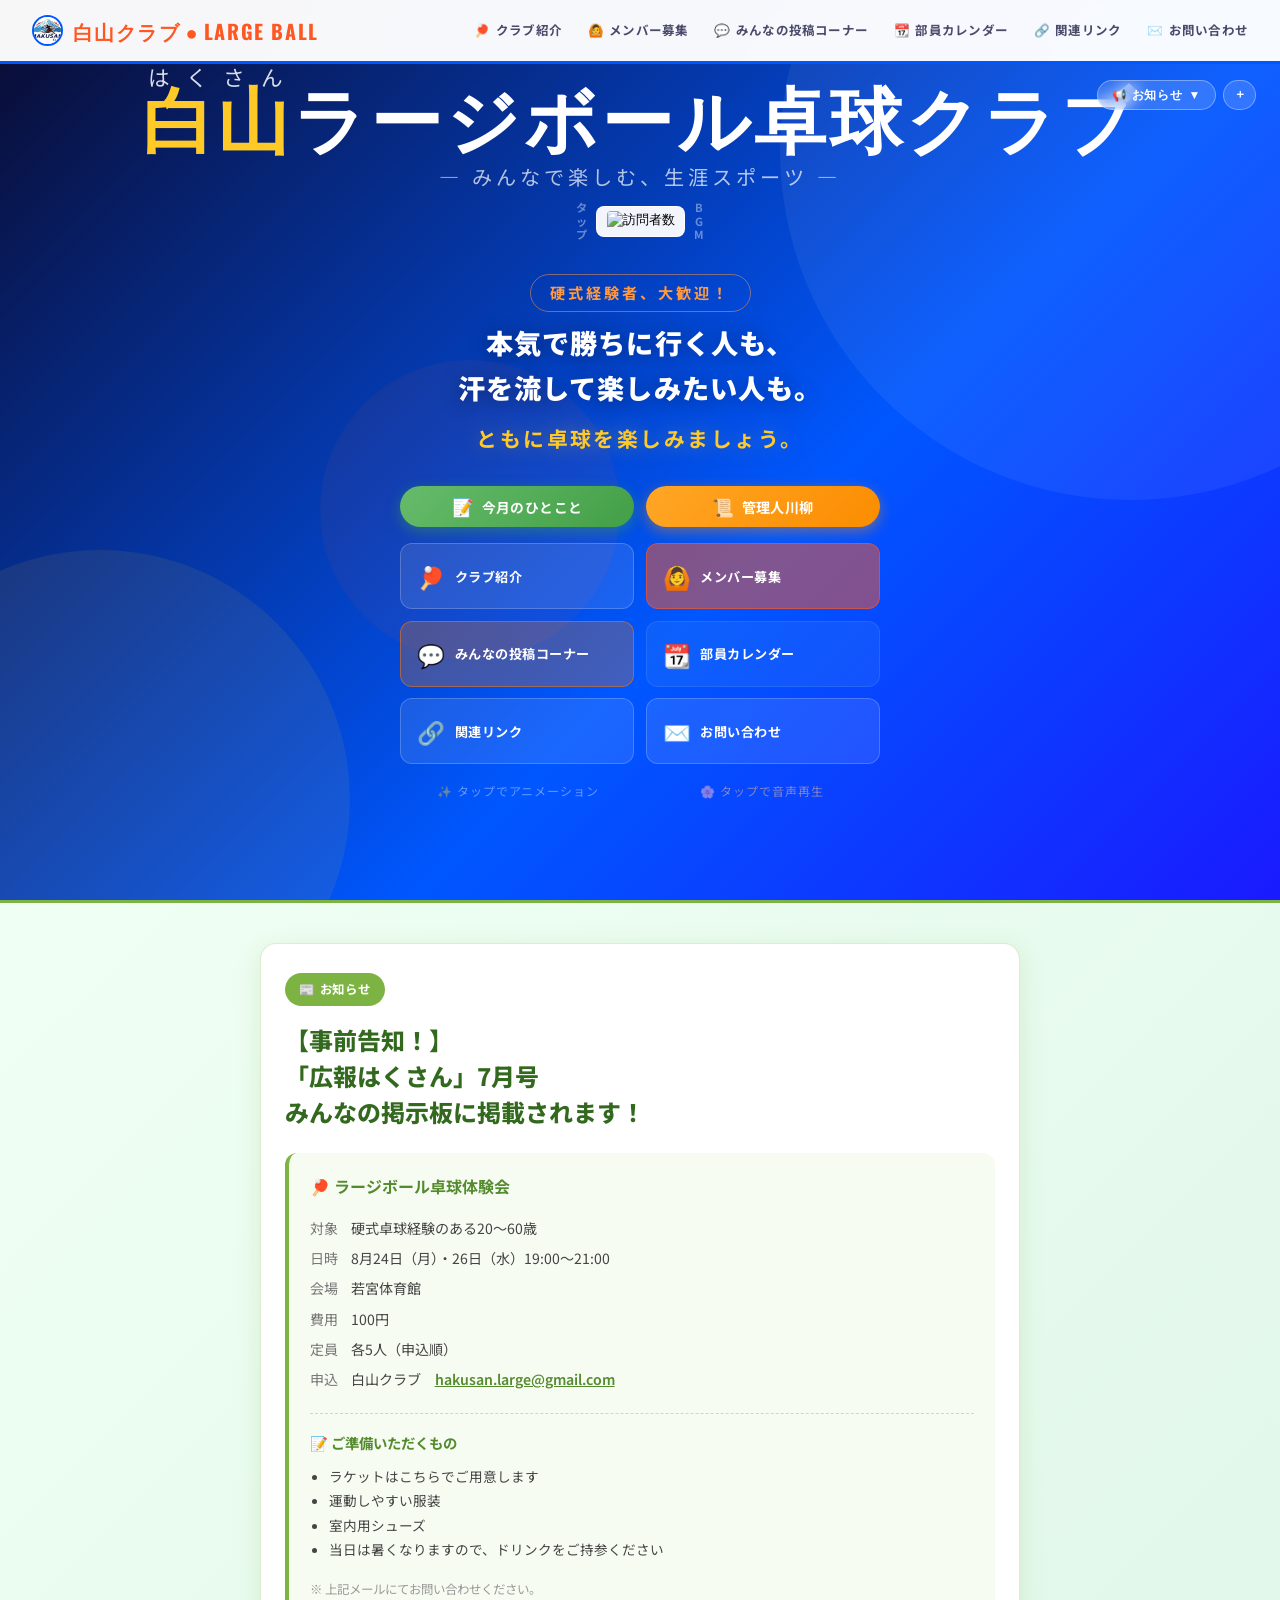
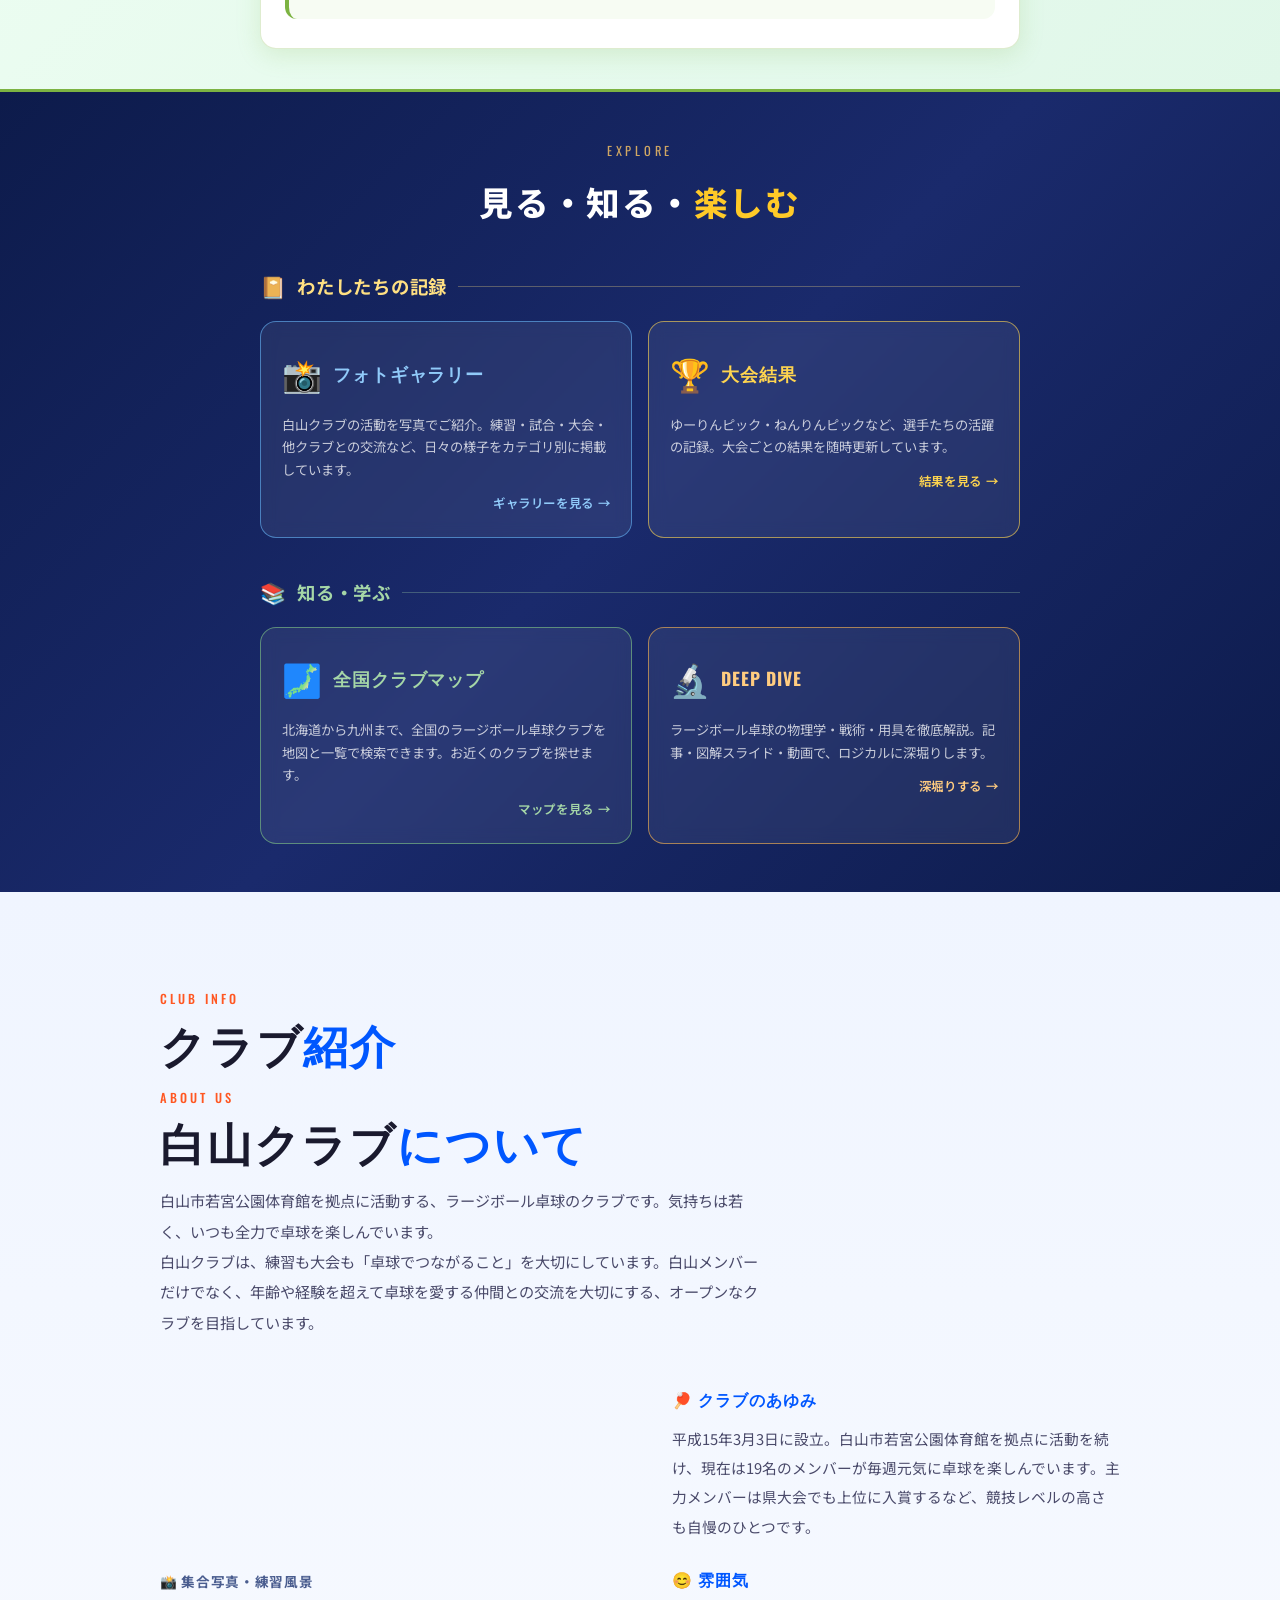
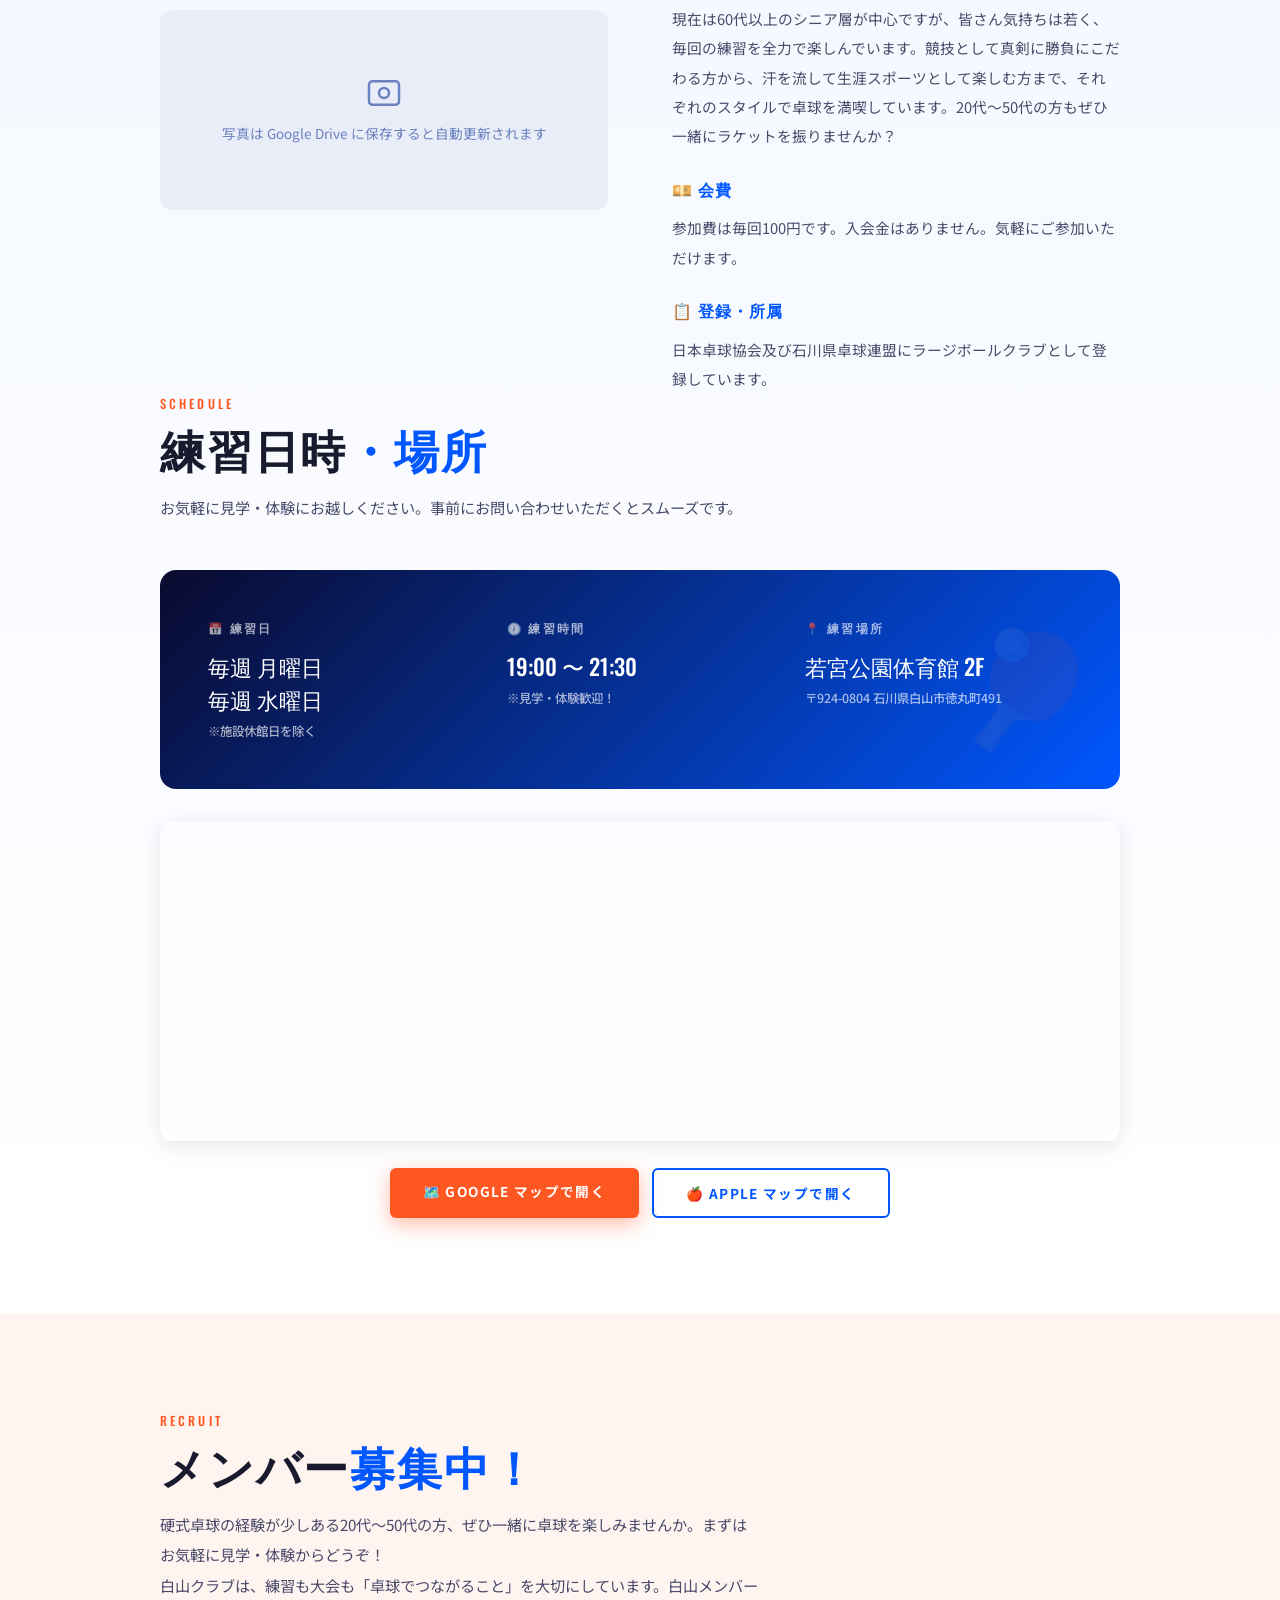
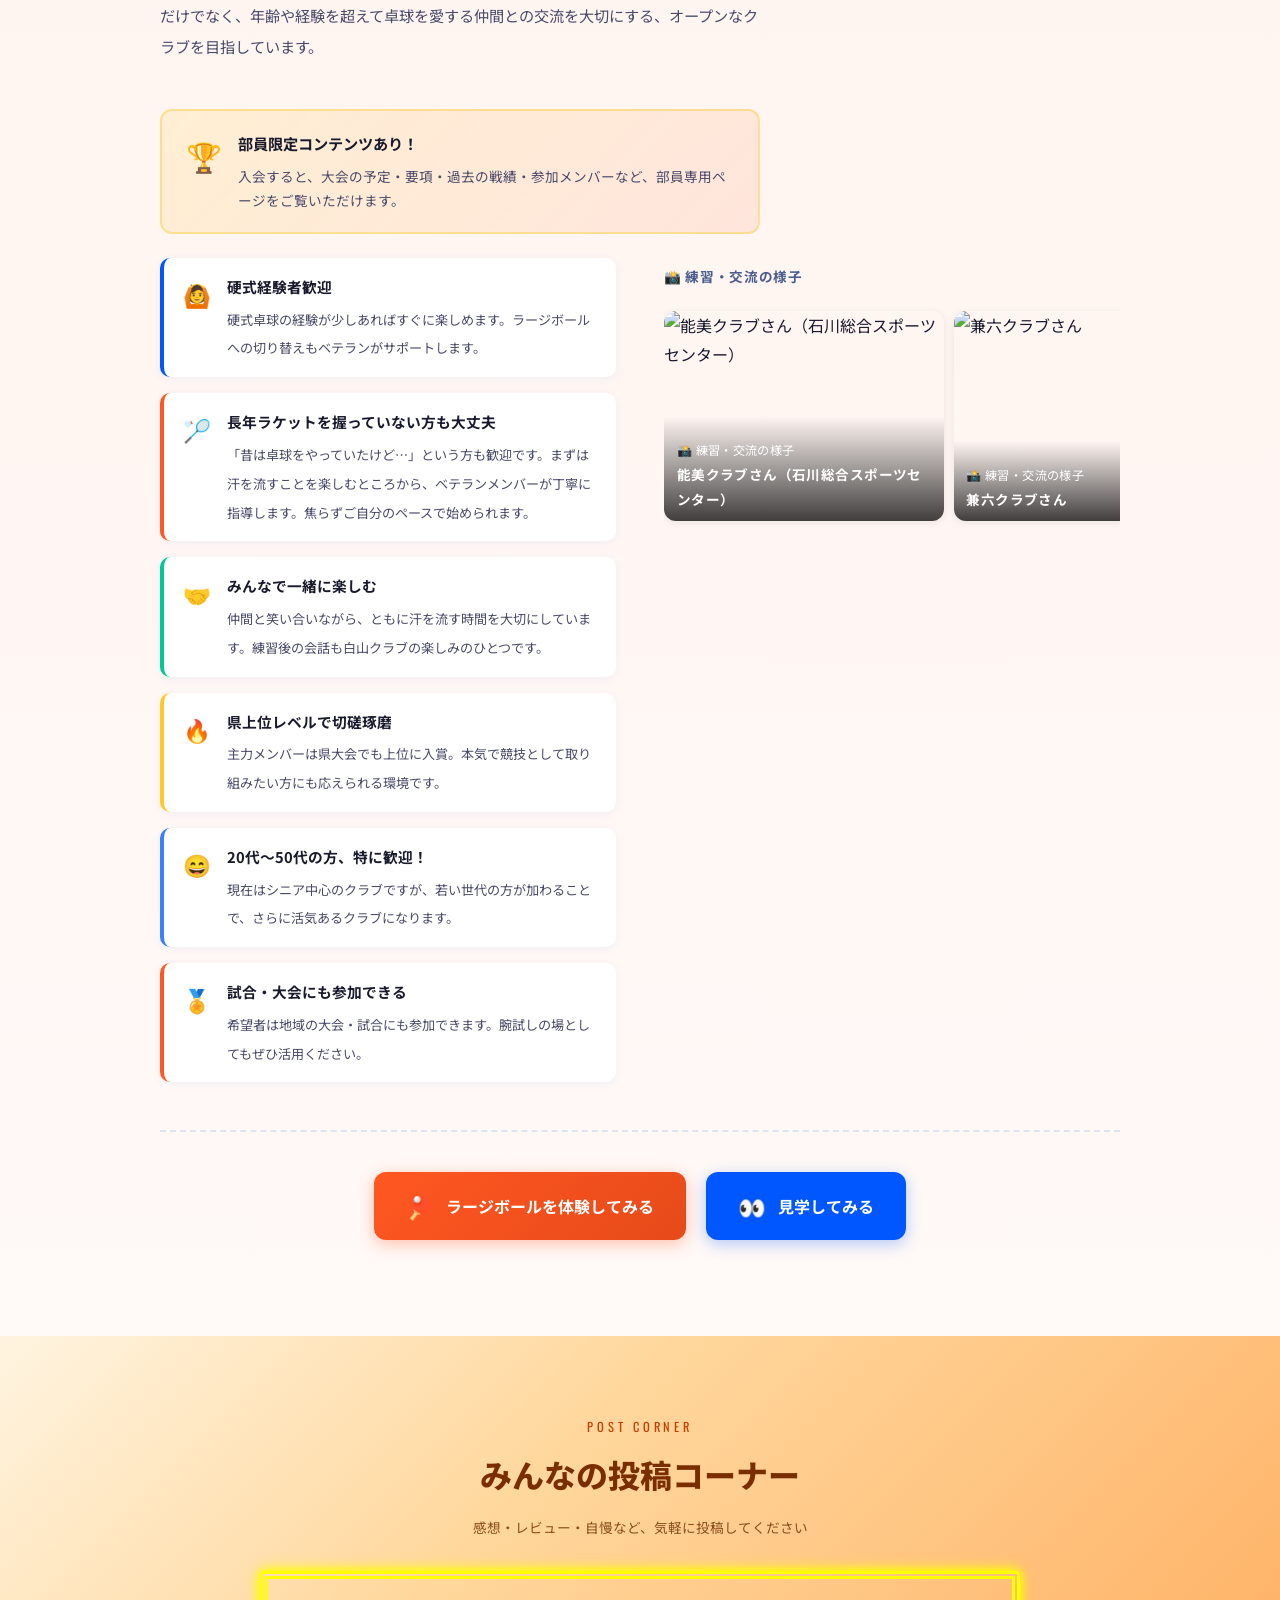
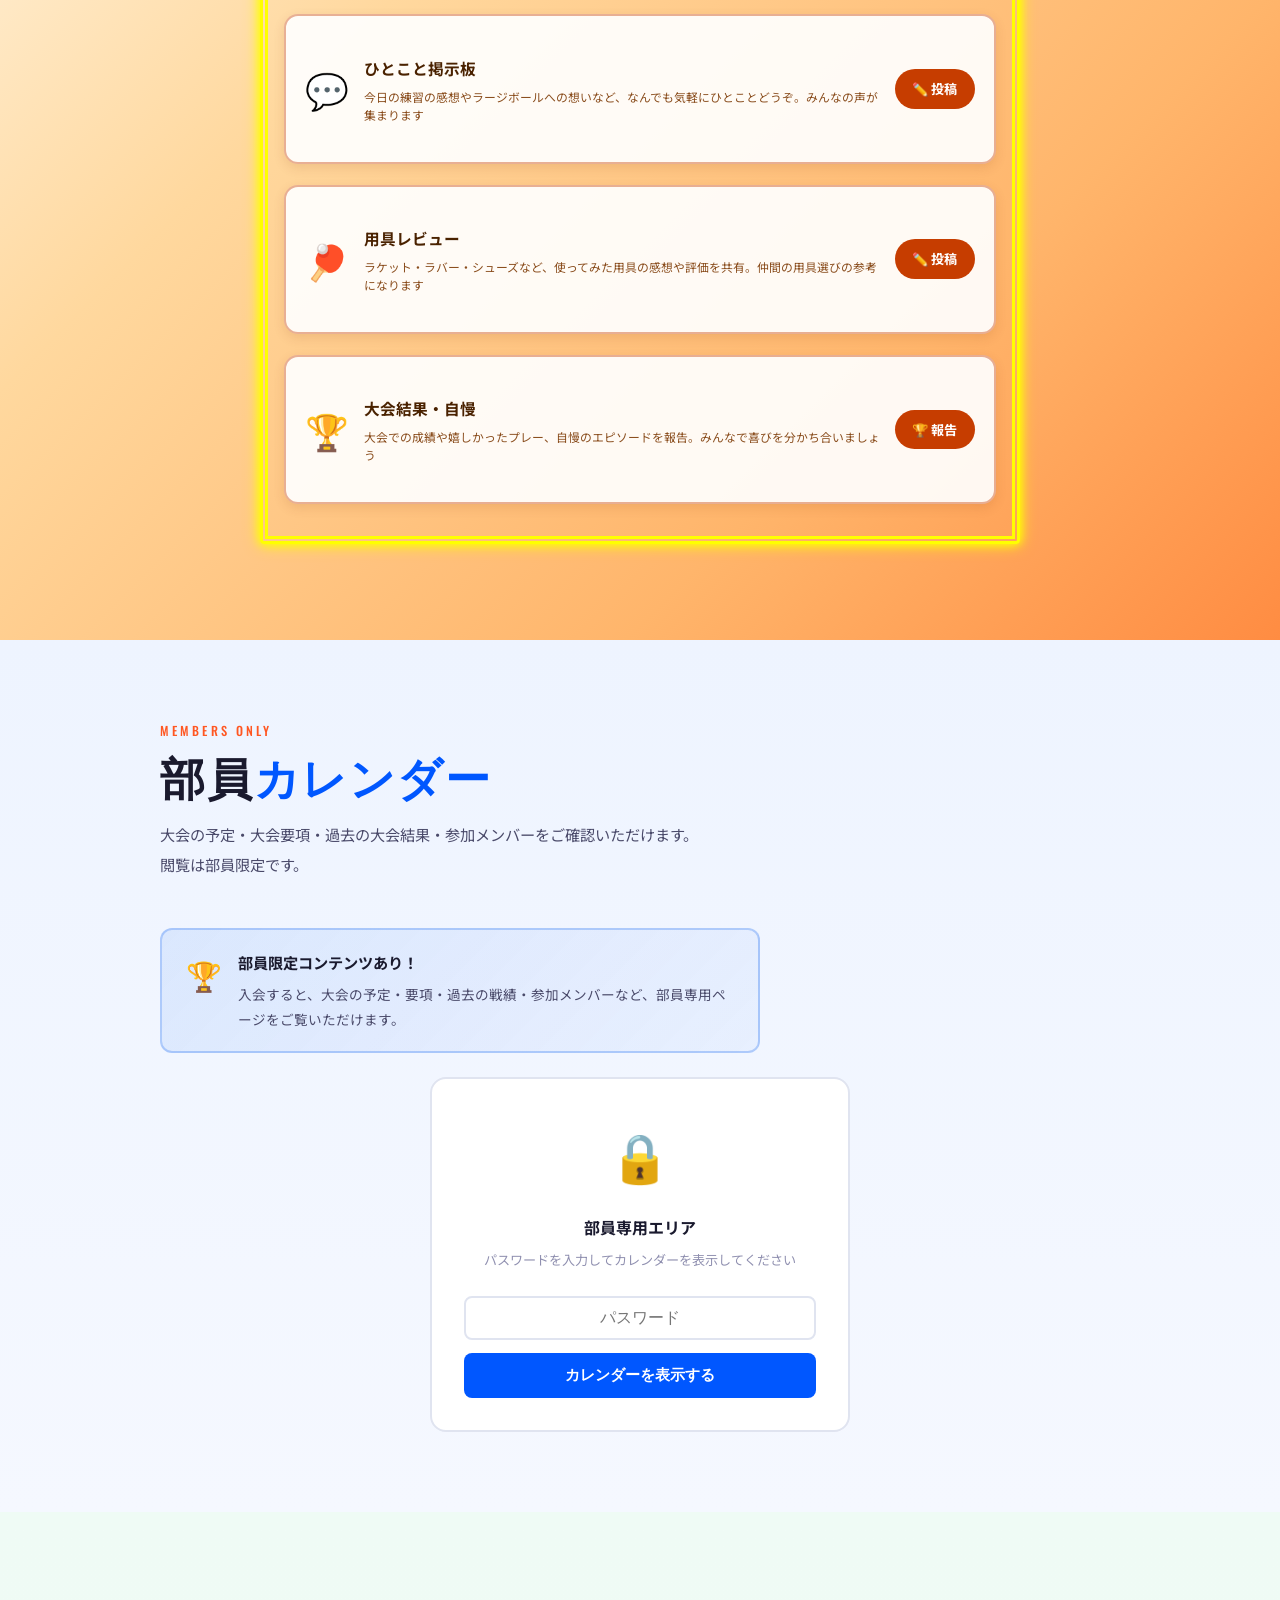
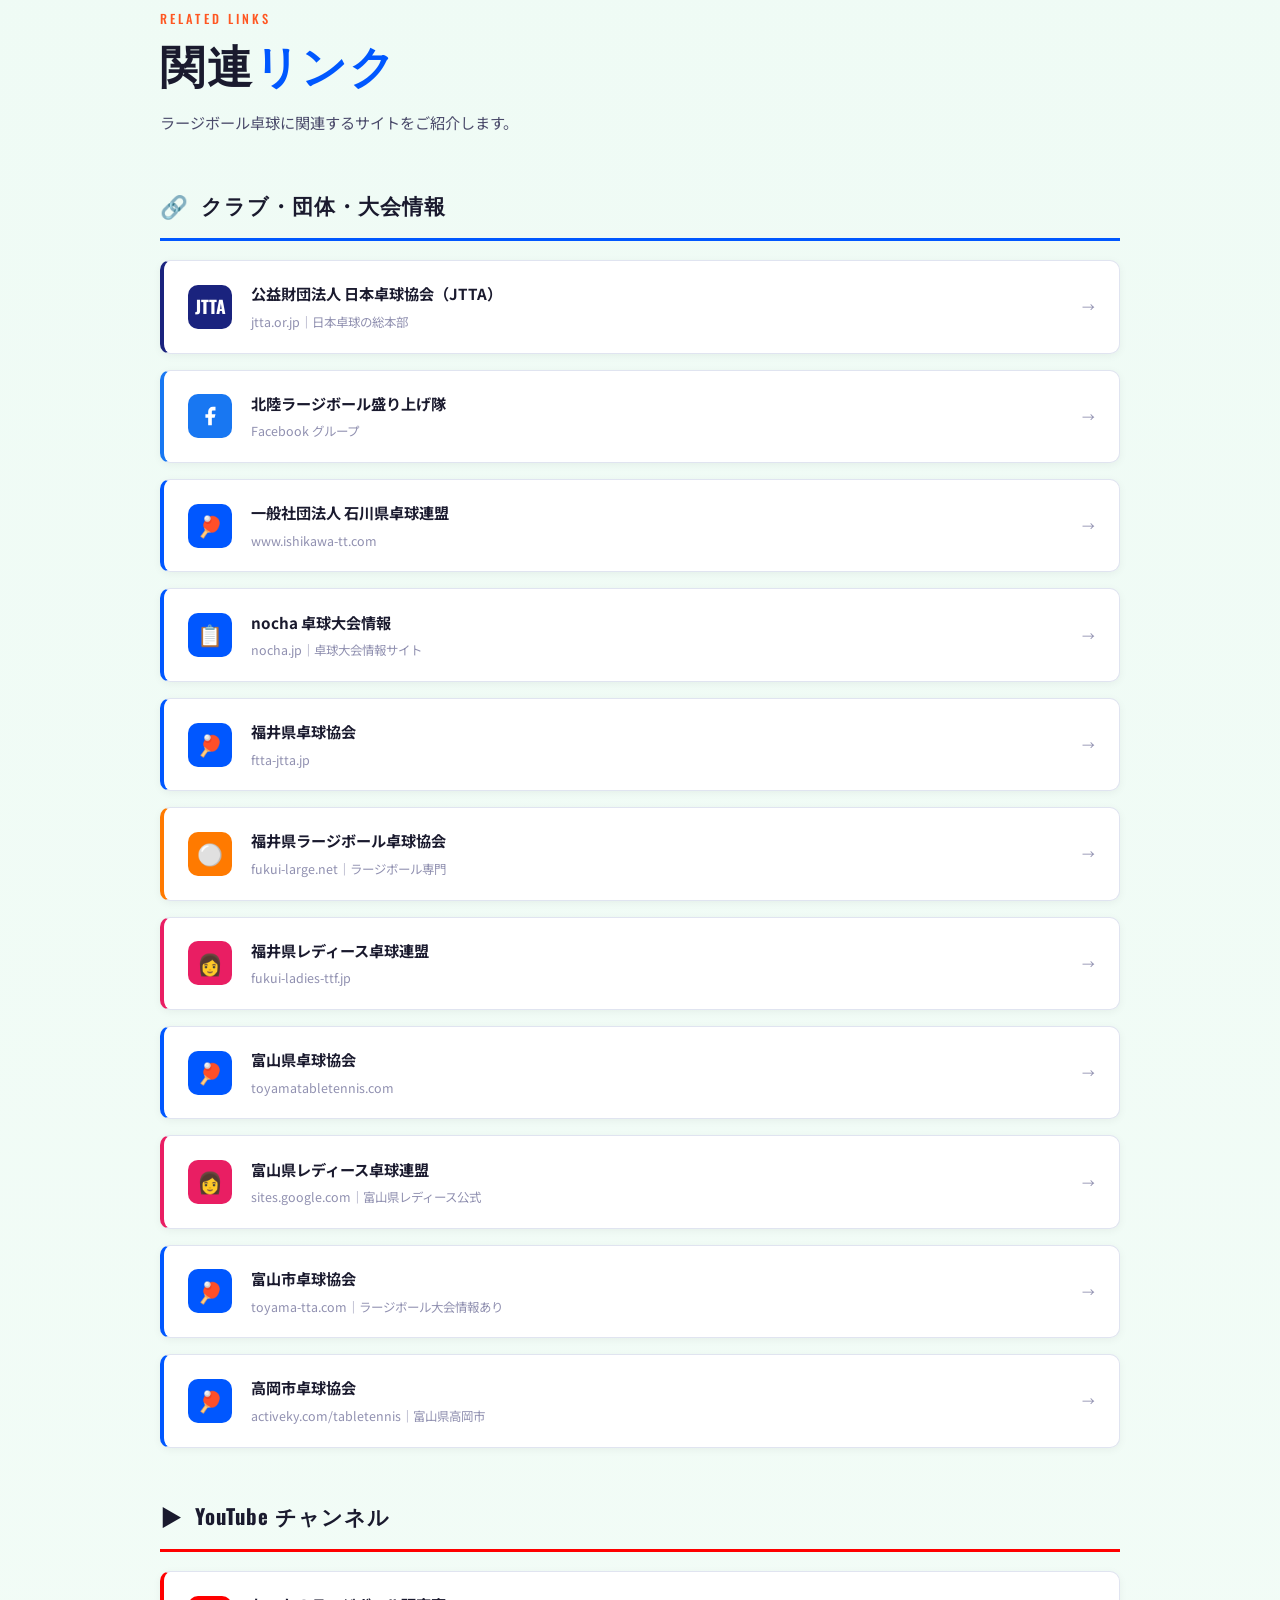
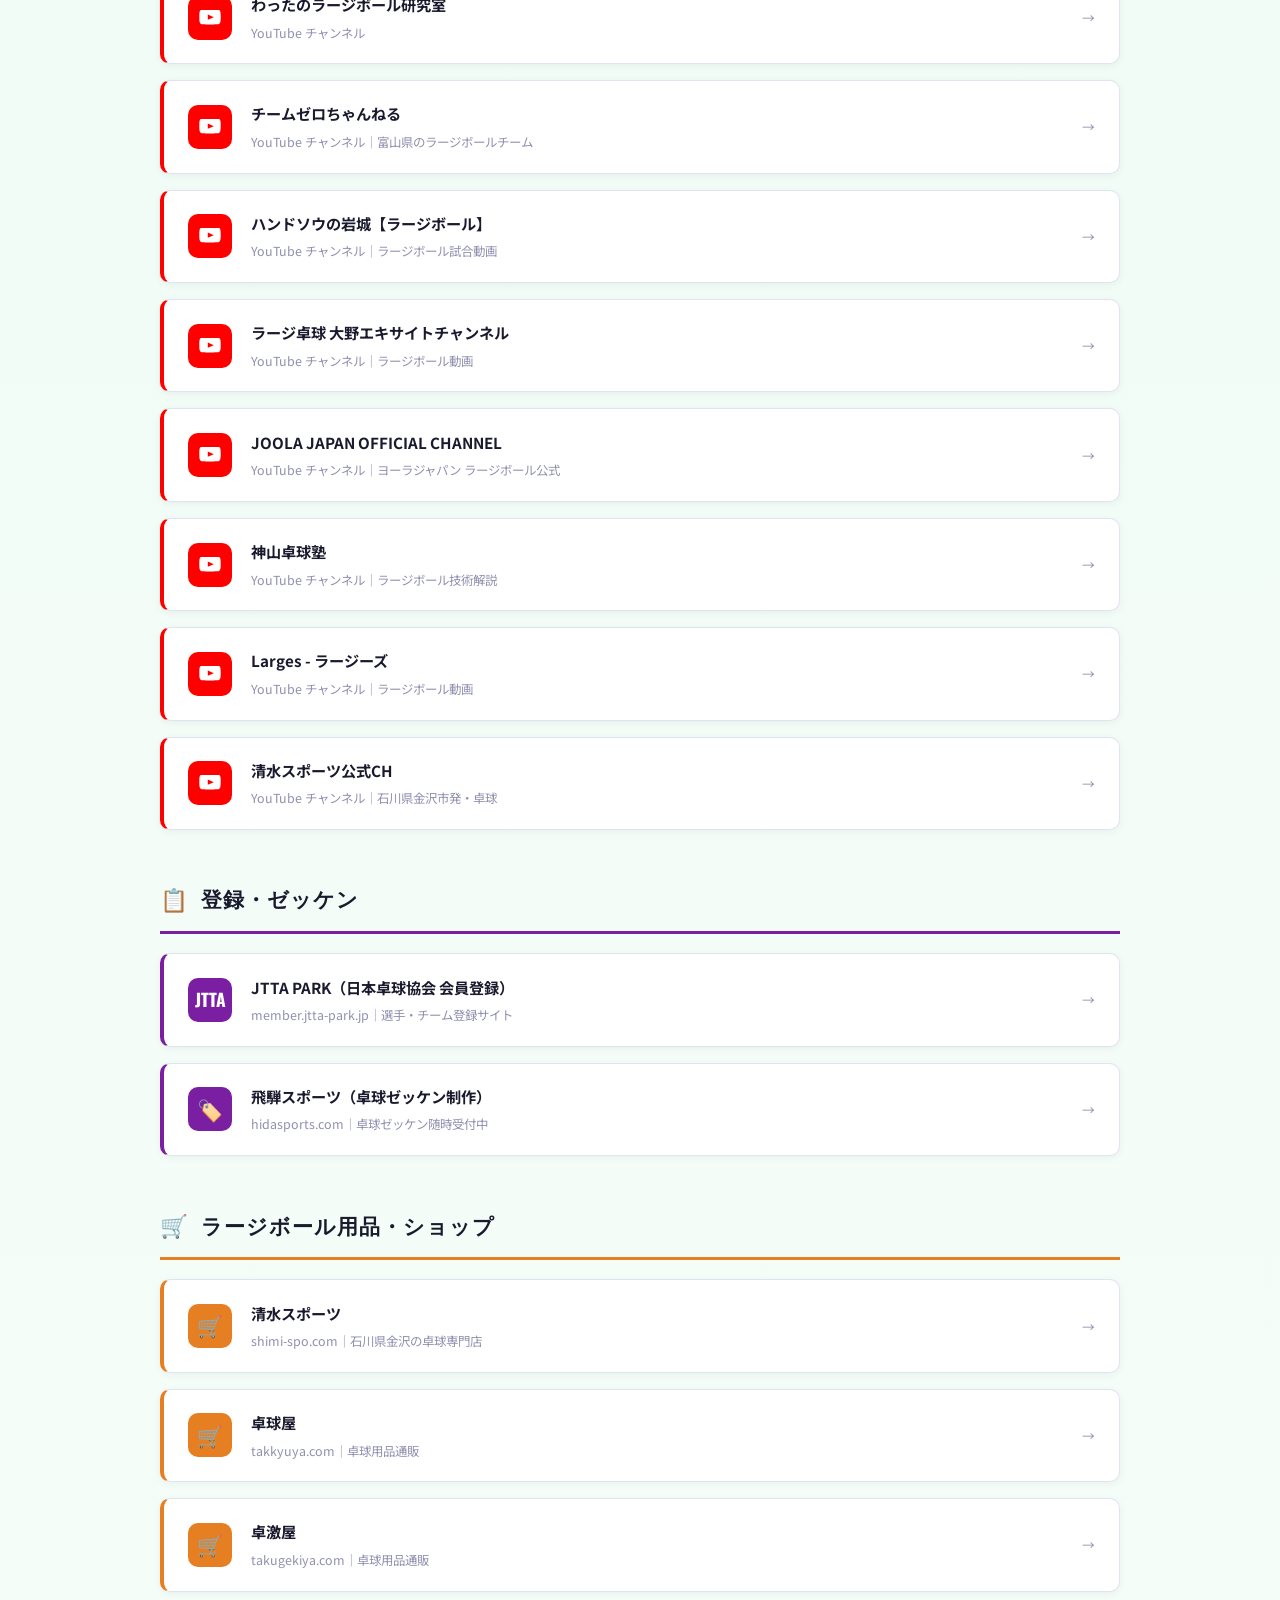
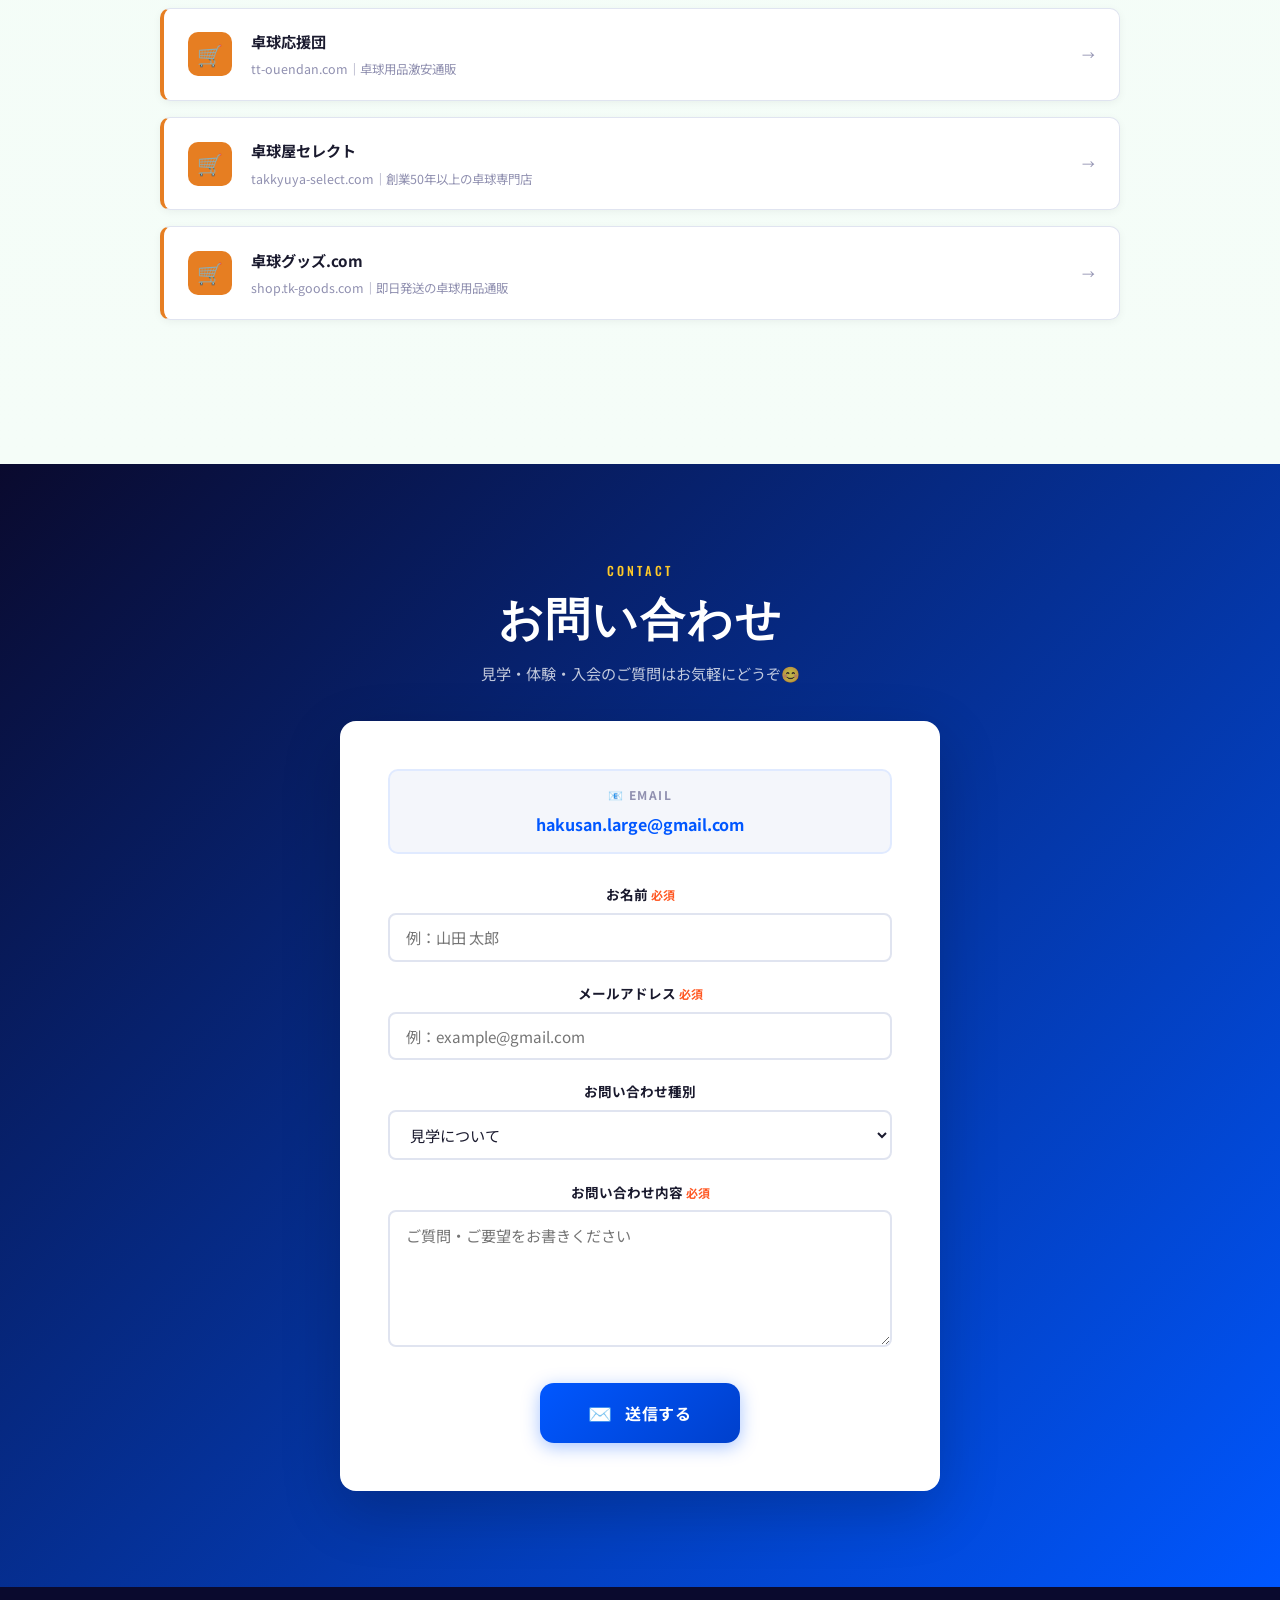
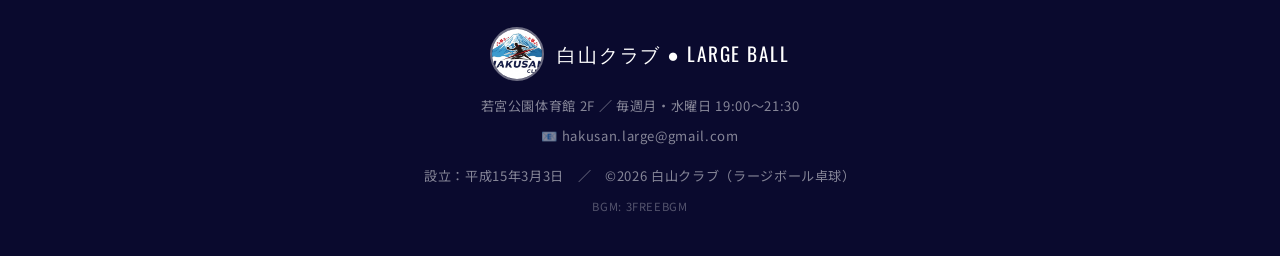
==== index.html @ 04ae878d "Add files via upload" ====
<!DOCTYPE html>
<html lang="ja">
<head>
  <meta charset="UTF-8">
  <meta name="viewport" content="width=device-width, initial-scale=1.0">
  <title>白山ラージボール卓球クラブ | 石川県白山市</title>
  <!-- ?view= 付きで開いた時、focus-mode適用前のホーム全体のちらつきを防ぐ -->
  <script>
    (function(){
      try {
        var v = new URLSearchParams(location.search).get('view');
        if (v) {
          document.documentElement.setAttribute('data-preload-view', v);
          /* 安全策：JSが動かなくても3秒後に必ず表示を戻す */
          setTimeout(function(){
            document.documentElement.removeAttribute('data-preload-view');
          }, 3000);
        }
      } catch(e){}
    })();
  </script>
  <style>
    html[data-preload-view] body { visibility: hidden; }

    /* 訪問者カウンター＝BGM再生ボタン（やさしく明滅＋脈動） */
    @keyframes bgmGlowPulse {
      0%   { box-shadow: 0 0 0 0 rgba(120,180,255,0.7); transform: scale(1); border-color: rgba(255,255,255,0.85); }
      50%  { box-shadow: 0 0 18px 6px rgba(120,180,255,0.95); transform: scale(1.07); border-color: #aee0ff; }
      100% { box-shadow: 0 0 0 0 rgba(120,180,255,0.7); transform: scale(1); border-color: rgba(255,255,255,0.85); }
    }
    /* 再生中：オレンジの光がやさしく脈打つ（音楽が流れている雰囲気） */
    @keyframes bgmPlayingPulse {
      0%   { box-shadow: 0 0 4px 1px rgba(251,106,0,0.5);  border-color: #fb6a00; transform: scale(1); }
      50%  { box-shadow: 0 0 20px 7px rgba(255,140,30,0.9); border-color: #ffae5c; transform: scale(1.06); }
      100% { box-shadow: 0 0 4px 1px rgba(251,106,0,0.5);  border-color: #fb6a00; transform: scale(1); }
    }
    .bgm-visitor-btn {
      display: inline-flex !important;
      flex-direction: row !important;
      align-items: center !important;
      justify-content: center;
      gap: 0.55rem;
      background: transparent;
      border: none;
      padding: 0.2rem;
      cursor: pointer;
      transition: transform 0.12s;
      -webkit-tap-highlight-color: transparent;
    }
    .bgm-visitor-btn:active { transform: scale(0.95); }
    .bgm-visitor-btn .bgm-side-label {
      display: flex;
      flex-direction: column;
      align-items: center;
      justify-content: center;
      font-family: 'Noto Sans JP', sans-serif;
      font-weight: 700;
      font-size: 0.7rem;
      letter-spacing: 0.05em;
      line-height: 1.2;
      text-align: center;
      white-space: nowrap;
    }
    .bgm-visitor-btn .bgm-counter-box {
      display: inline-flex;
      align-items: center;
      background: rgba(255,255,255,0.95);
      border: 1.5px solid rgba(255,255,255,0.85);
      border-radius: 8px;
      padding: 0.3rem 0.6rem;
      animation: bgmGlowPulse 2.4s ease-in-out infinite;
    }
    /* 再生中はカウンター箱の明滅を止めてオレンジ枠に */
    .bgm-visitor-btn.playing .bgm-counter-box {
      animation: bgmPlayingPulse 1.3s ease-in-out infinite !important;
      border-color: #fb6a00 !important;
    }

    /* BGM再生中の背景演出（青背景の前・コンテンツの後ろ） */
    #bgmBgLayer {
      position: absolute;
      inset: 0;
      z-index: 0;
      opacity: 0;
      transition: opacity 1.5s ease;
      pointer-events: none;
    }
    .hero.bgm-playing #bgmBgLayer {
      opacity: 1;
    }
    #bgmBgLayer .bgm-bg-slide {
      position: absolute;
      inset: 0;
      background-position: center center;
      background-size: cover;
      background-repeat: no-repeat;
      opacity: 0;
    }
    #bgmBgLayer .slide1 { background-image: url('top-bg-lake.jpg'); }
    #bgmBgLayer .slide2 { background-image: url('top-bg-sunset.jpg'); }
    #bgmBgLayer .slide3 { background-image: url('top-bg-snow.jpg'); }
    #bgmBgLayer .slide4 { background-image: url('top-bg-forest.jpg'); }
    /* 再生中だけ、4枚を20秒ずつ時間差でフェード（合計80秒でループ・少し重なる） */
    .hero.bgm-playing #bgmBgLayer .bgm-bg-slide {
      animation: bgmSlideFade 80s ease-in-out infinite;
    }
    .hero.bgm-playing #bgmBgLayer .slide1 { animation-delay: 0s; }
    .hero.bgm-playing #bgmBgLayer .slide2 { animation-delay: 20s; }
    .hero.bgm-playing #bgmBgLayer .slide3 { animation-delay: 40s; }
    .hero.bgm-playing #bgmBgLayer .slide4 { animation-delay: 60s; }
    @keyframes bgmSlideFade {
      0%    { opacity: 0.15; transform: scale(1.05); }
      16.6% { opacity: 0.75; transform: scale(1.10); }
      25%   { opacity: 0.15; transform: scale(1.13); }
      25.1% { opacity: 0;    transform: scale(1.05); }
      100%  { opacity: 0;    transform: scale(1.05); }
    }
  </style>
  <!-- Google Analytics -->
  <script async src="https://www.googletagmanager.com/gtag/js?id=G-62E06GLKBV"></script>
  <script>
    window.dataLayer = window.dataLayer || [];
    function gtag(){dataLayer.push(arguments);}
    gtag('js', new Date());
    gtag('config', 'G-62E06GLKBV');
  </script>
  <meta name="description" content="石川県白山市のラージボール卓球クラブ「白山クラブ」公式サイト。若宮公園体育館で毎週月・水曜に活動中。男女問わず歓迎で、大会出場や他クラブとの交流も活発です。見学・体験は随時受付中。">
  <meta name="keywords" content="白山ラージボール卓球クラブ,ラージボール,卓球,白山市,石川県,白山クラブ">
  <meta property="og:title" content="白山ラージボール卓球クラブ | 石川県白山市">
  <meta property="og:description" content="石川県白山市のラージボール卓球クラブ「白山クラブ」公式サイト。若宮公園体育館で毎週月・水曜に活動中。男女問わず歓迎で、大会出場や他クラブとの交流も活発です。見学・体験は随時受付中。">
  <meta property="og:type" content="website">
  <meta property="og:url" content="https://moviepingpong-art.github.io/hakusan-club/">
  <meta property="og:image" content="https://moviepingpong-art.github.io/hakusan-club/og-image.jpg">
  <meta property="og:image:width" content="1200">
  <meta property="og:image:height" content="630">
  <meta property="og:image:alt" content="白山ラージボール卓球クラブ - みんなで楽しむ、生涯スポーツ">
  <meta property="og:site_name" content="白山ラージボール卓球クラブ">
  <meta property="og:locale" content="ja_JP">
  <meta name="twitter:card" content="summary_large_image">
  <meta name="twitter:title" content="白山ラージボール卓球クラブ | 石川県白山市">
  <meta name="twitter:description" content="石川県白山市のラージボール卓球クラブ「白山クラブ」公式サイト。若宮公園体育館で毎週月・水曜に活動中。男女問わず歓迎で、大会出場や他クラブとの交流も活発です。見学・体験は随時受付中。">
  <meta name="twitter:image" content="https://moviepingpong-art.github.io/hakusan-club/og-image.jpg">
  <link rel="canonical" href="https://moviepingpong-art.github.io/hakusan-club/">

  <!-- favicon -->
  <link rel="icon" type="image/x-icon" href="favicon.ico">
  <link rel="icon" type="image/png" sizes="32x32" href="favicon-32x32.png">
  <link rel="icon" type="image/png" sizes="16x16" href="favicon-16x16.png">
  <link rel="apple-touch-icon" sizes="180x180" href="apple-touch-icon.png">
  <link rel="icon" type="image/png" sizes="192x192" href="android-chrome-192x192.png">
  <link rel="icon" type="image/png" sizes="512x512" href="android-chrome-512x512.png">
  <meta name="theme-color" content="#0057ff">

  <!-- 構造化データ（JSON-LD）：スポーツクラブ情報 -->
  <script type="application/ld+json">
  {
    "@context": "https://schema.org",
    "@type": "SportsClub",
    "name": "白山ラージボール卓球クラブ",
    "alternateName": "白山クラブ",
    "description": "石川県白山市若宮公園体育館を拠点とするラージボール卓球クラブ。男女問わず歓迎。毎週月・水曜日に活動中。",
    "url": "https://moviepingpong-art.github.io/hakusan-club/",
    "image": "https://moviepingpong-art.github.io/hakusan-club/og-image.jpg",
    "logo": "https://moviepingpong-art.github.io/hakusan-club/og-image.jpg",
    "email": "hakusan.large@gmail.com",
    "sport": "卓球（ラージボール）",
    "foundingDate": "2003-03-03",
    "areaServed": {
      "@type": "City",
      "name": "白山市",
      "addressRegion": "石川県",
      "addressCountry": "JP"
    },
    "location": {
      "@type": "Place",
      "name": "若宮公園体育館 2F",
      "address": {
        "@type": "PostalAddress",
        "streetAddress": "徳丸町491",
        "addressLocality": "白山市",
        "addressRegion": "石川県",
        "postalCode": "924-0804",
        "addressCountry": "JP"
      },
      "geo": {
        "@type": "GeoCoordinates",
        "latitude": 36.5134,
        "longitude": 136.5625
      }
    },
    "openingHoursSpecification": [
      {
        "@type": "OpeningHoursSpecification",
        "dayOfWeek": ["Monday", "Wednesday"],
        "opens": "19:00",
        "closes": "21:30"
      }
    ],
    "memberOf": {
      "@type": "Organization",
      "name": "石川県卓球協会"
    },
    "potentialAction": {
      "@type": "JoinAction",
      "name": "メンバー募集・体験見学",
      "target": "https://moviepingpong-art.github.io/hakusan-club/#contact"
    }
  }
  </script>
  <link href="https://fonts.googleapis.com/css2?family=Noto+Sans+JP:wght@300;400;500;700;900&family=Oswald:wght@500;700&display=swap" rel="stylesheet">
  <link rel="stylesheet" href="style.css">
  <script>
  window.articleHTML = `
  <style>
    .article-body { font-family: 'Noto Sans JP', sans-serif; line-height: 1.95; color: rgba(255,255,255,0.88); font-size: 0.95rem; }
    .article-body h2 { font-family: 'Oswald', sans-serif; font-size: 1.4rem; color: #ffca28; margin: 2.5rem 0 1rem; padding-bottom: 0.6rem; border-bottom: 2px solid rgba(255,202,40,0.4); letter-spacing: 0.04em; }
    .article-body h2:first-child { margin-top: 0; }
    .article-body p { margin-bottom: 1.2rem; }
    .article-body strong { color: #ffca28; font-weight: 700; }
    .article-body blockquote { background: rgba(255,202,40,0.08); border-left: 4px solid #ffca28; padding: 1.2rem 1.5rem; margin: 1.5rem 0; border-radius: 0 8px 8px 0; font-size: 0.9rem; line-height: 1.85; color: rgba(255,255,255,0.78); }
    .article-body ul { padding-left: 1.5rem; margin-bottom: 1.2rem; }
    .article-body ul li { margin-bottom: 0.8rem; line-height: 1.85; }
    .article-body .lead { font-size: 1rem; font-weight: 500; color: rgba(255,255,255,0.95); padding: 1.2rem 1.4rem; background: linear-gradient(135deg, rgba(255,111,0,0.12), rgba(255,143,0,0.06)); border: 1px solid rgba(255,143,0,0.3); border-radius: 10px; margin-bottom: 1.5rem; }
    .article-body table { width: 100%; border-collapse: collapse; margin: 1.5rem 0; font-size: 0.85rem; background: rgba(255,255,255,0.04); border-radius: 8px; overflow: hidden; }
    .article-body table th { background: rgba(255,202,40,0.18); color: #ffca28; padding: 0.7rem 1rem; text-align: left; font-weight: 700; letter-spacing: 0.03em; border-bottom: 2px solid rgba(255,202,40,0.4); }
    .article-body table td { padding: 0.7rem 1rem; border-bottom: 1px solid rgba(255,255,255,0.07); color: rgba(255,255,255,0.82); }
    .article-body table tr:last-child td { border-bottom: none; }
    .article-body .closing { margin-top: 2.5rem; padding: 1.8rem; background: linear-gradient(135deg, rgba(255,111,0,0.15), rgba(229,57,53,0.08)); border: 1px solid rgba(255,143,0,0.35); border-radius: 12px; text-align: center; }
    .article-body .closing strong { font-size: 1.05rem; color: #ffd54f; display: block; margin-bottom: 0.4rem; }
  </style>
  <div class="article-body">
  
    <h2>1. 導入：その「お年寄りのスポーツ」という誤解が、あなたの上達を止めている</h2>
    <p>「ラージボールは、引退した世代がレクリエーションで楽しむもの」。もしあなたがそんな風に考えているなら、卓球指導者として断言しましょう。あなたは、硬式卓球（40mm球）を劇的に進化させる<strong>「究極のトレーニング機会」</strong>を見逃しています。</p>
    <p>かつて「新卓球」として提唱されたラージボールは、今やトッププレーヤーが続々と参戦し、高度な物理学と身体操作がぶつかり合う本格競技へと変貌を遂げました。実は、サービスルールのトス制限（16cmルール）がないなど、初心者にも入り口が広く設計されている一方、その本質は硬式以上にストイックです。<strong>「一撃で決まらない」からこそ問われる、ラリーの質と戦略性。</strong>硬式卓球で伸び悩むプレーヤーにこそ知ってほしい、その深淵な世界をロジカルに解き明かしていきます。</p>
  
    <h2>2. 「大きく、軽い」がもたらす速度減衰の物理学</h2>
    <p>ラージボールを打った際、誰もが驚くのが「打球の失速」です。これは単なる感覚ではなく、明確な流体力学的根拠があります。硬式球（40mm・2.7g）に対し、ラージボールは「44mm・2.2〜2.4g」。直径わずか4mmの差が、投影断面積を約21%も増大させ、空気抵抗（抗力）を飛躍的に高めています。</p>
    <blockquote>「40mmから44mmへとわずか4mm増加したことは、断面積において約21%の増大を意味し、これが空気抵抗（抗力）の増大に直結する。……この物理的特性は、技術面において『一撃で相手を抜き去る』ことの難しさを生じさせ、結果としてラリーの継続性を強制的に高める要因となっている。」<br><span style="color:rgba(255,255,255,0.55);font-size:0.82rem">― 物理的考察に関する専門的分析報告書より</span></blockquote>
    <p>さらに、重量の「軽さ」は、回転を持続させる「慣性モーメント」の低下を招きます。空気の粘性によって回転が急速に減衰するため、硬式のように「一度かけた回転の余韻」で勝負することができません。公認コーチの視点から言えば、ラージボールは<strong>「自ら回転をかけ続け、スイングし抜くこと」</strong>を常に要求する、非常にタフな物理条件を備えているのです。</p>
  
    <h3 style="color:#ffca28;font-family:'Oswald',sans-serif;font-size:1.05rem;margin-top:2rem;margin-bottom:0.6rem;letter-spacing:0.05em">【物理的特性の比較】</h3>
    <table>
      <thead>
        <tr><th>項目</th><th>硬式（40mm）</th><th>ラージボール（44mm）</th><th>技術的影響</th></tr>
      </thead>
      <tbody>
        <tr><td>直径</td><td>40mm</td><td>44mm</td><td>空気抵抗増大による急激な失速</td></tr>
        <tr><td>重量</td><td>約2.7g</td><td>約2.2g〜2.4g</td><td>慣性低下により回転が持続しにくい</td></tr>
        <tr><td>サーブ</td><td>16cm以上の挙手</td><td>16cm以上の挙手</td><td>※硬式と同じルール</td></tr>
        <tr><td>ラバー制限</td><td>自由</td><td>表ソフトのみ</td><td>回転量よりも「質」と「有無」の勝負</td></tr>
      </tbody>
    </table>
  
    <h2>3. 硬式の弱点を克服する「魔法の練習法」</h2>
    <p>内田コーチなどの指導現場では、ラージボールが硬式の技術向上に直結することが強調されています。特に、以下の2点は「硬式の停滞」を打破する特効薬となります。</p>
    <ul>
      <li><strong>「ボールの真後ろを捉える」感覚の養成</strong><br>ラージボールは速度が落ちやすく、使用ラバーは表ソフトのみ。慌てて「早打ち」をすれば、ボールはラバーの上でスリップし、ミスに繋がります。しっかりボールを引きつけ、<strong>「ボールの芯（真後ろ）」を捉える意識</strong>が不可欠です。この「待つ感覚」は、硬式に戻った際の打点選択に圧倒的な余裕をもたらします。</li>
      <li><strong>「キネティックチェーン（運動連鎖）」の体得</strong><br>飛ばないボールを相手コートの深くまで運ぶには、手先だけの操作は通用しません。地面を蹴った力を腰、肩、そしてラケットへと伝える「キネティックチェーン」が必要です。これは硬式で「食い込ませるドライブ」を打つ際のバネの動きそのもの。ラージで全身を使って「ボールを運ぶ」感覚を掴めば、硬式のドライブの威力は劇的に向上します。</li>
    </ul>
    <p style="margin-top:1.5rem"><strong>ラージボールで解決できる硬式の悩み：</strong></p>
    <ul>
      <li>足が止まって手だけで打ってしまう → 全身運動の強制習得</li>
      <li>打点がバラバラで安定しない → ボールを待つ、引きつける技術の向上</li>
      <li>サーブ・レシーブの精度が低い → 繊細なタッチの再教育</li>
    </ul>
  
    <h2>4. 守備の余裕が「攻撃の威力」を最大化する</h2>
    <p>全国大会に4度出場したJコーチの経験によれば、ラージボールにおける勝敗の分水嶺は「攻撃力」以上に<strong>「守備のバランス」</strong>にあります。格上相手には、単なる強打だけでは通用しません。Jコーチは全国大会のような大舞台を前に、「攻撃よりも守備の練習」を重視します。</p>
    <blockquote>「守備に自信を持つことで、心に余裕が生まれる。その余裕が、相手のミスを誘う戦術眼を研ぎ澄ますのです。」</blockquote>
    <p><strong>【推奨メニュー：全台ランダムブロック】</strong><br>送球者に卓球台の全面へランダムに強打してもらい、それをすべてブロックする練習です。最初はコースを固定して始め、徐々に範囲を広げます。これにより、ラージボール特有の「変化するナックル」への対応力と、卓越した予測能力が養われます。</p>
  
    <h2>5. ネット高「+2cm」が強いる繊細なタッチ</h2>
    <p>ラージボールのネット高は<strong>17.25cm</strong>。硬式（15.25cm）よりわずか2cm高いだけですが、戦術に与える影響は甚大です。この2cmの壁が、打球角度の制約を極めて厳しくします。特に「打点が低い状態でのミート打ち」はネットミスのリスクが急増するため、<strong>「常に高い打点で捉える」</strong>意識が徹底的に叩き込まれます。これは硬式において、スピードある展開を制するための必須条件です。</p>
    <p>また、サービスにおいても「擦る」だけでなく、高いネットを越えて低く収めるための「運ぶ」繊細なタッチが要求されます。表ソフトという制約下で、いかに「回転の有無（ナックル）」を使い分けるか。この駆け引きの濃密さは、硬式の比ではありません。</p>
  
    <h2>6. 用具の深淵：相澤理論とスポンジの選択哲学</h2>
    <p>用具選びにおいて、元全国王者の相澤光選手（本城クラブ）のセッティングは非常にロジカルです。相澤選手は、<strong>フォアに「ハヤテ44（スピード重視）」、バックに「ロイヤルラージ（安定重視）」</strong>を組み合わせています。ラージ特有の「スマッシュの多用」が求められるフォアには最大速度を、ラリー戦の起点となるバックには安定性を配置しているのです。</p>
    <p>また、用具選びの際に「厚ければいい」という考えは危険です。</p>
    <ul>
      <li><strong>特厚・MAXスポンジ：</strong>威力は最大化するが、食い込ませるために相応の筋力が要求される。</li>
      <li><strong>一段下げる（例：特厚→厚）：</strong>自分の力加減がダイレクトに伝わりやすくなり、操作性が劇的に向上する。</li>
    </ul>
    <p>さらに、近年主流の「気泡系スポンジ（テナジー等）」の技術はラージでも重要です。気泡がバネのように伸縮することで、飛ばないボールを掴み、はじき出す「球持ちと反発の両立」を実現します。相澤選手の<strong>「自分のスタイルに合わせつつ、弾みと球持ちを両立させる」</strong>という金言は、全プレーヤーが心に刻むべき指標です。</p>
  
    <h2>7. 結びに：ラージボールから始まる、新しい卓球ライフ</h2>
    <p>ラージボールは、単なる高齢者のレクリエーションではありません。ボールの減速、ネットの高さ、表ソフトの特性……それら独自の物理条件が生み出す、極めて知的な戦術スポーツです。</p>
    <p class="lead">「あなたは、その一球にどれだけの戦略を込めていますか？」</p>
    <div class="closing">
      <strong>もし今のあなたが硬式で行き詰まりを感じているなら</strong>
      明日からの練習の最後に、<strong style="display:inline">たった5分間だけ</strong>ラージボールを握ってみてください。<br>
      ボールを「待つ」余裕、身体の芯で「運ぶ」感覚が、あなたの卓球を本質から書き換えてくれるはずです。
    </div>
  
  </div>
  `;
  </script>
  <script src="images.js" defer></script>
  <script src="data.js" defer></script>
  <script src="main.js" defer></script>
</head>
<body>

<!-- HEADER -->
<header>
  <a href="#" class="logo">
    <img data-img="1" src="" class="logo-img" alt="白山クラブ ロゴ">
    <span class="logo-text">白山クラブ <span class="dot">●</span> Large Ball</span>
  </a>
  <nav id="globalNav">
    <!-- section の data-menu-label から main.js が自動生成 -->
  </nav>
</header>

<!-- HERO -->
<section class="hero" id="heroSection">
  <div id="bgmBgLayer" aria-hidden="true">
    <div class="bgm-bg-slide slide1"></div>
    <div class="bgm-bg-slide slide2"></div>
    <div class="bgm-bg-slide slide3"></div>
    <div class="bgm-bg-slide slide4"></div>
  </div>
  <canvas id="heroCanvas" style="position:absolute;top:0;left:0;width:100%;height:100%;pointer-events:none;z-index:0;display:none"></canvas>
  <div class="hero-bg-shape s1"></div>
  <div class="hero-bg-shape s2"></div>
  <div class="hero-bg-shape s3"></div>

  <!-- お知らせボタン -->
  <div id="newsBand" style="display:none;position:absolute;top:80px;right:1.5rem;z-index:500;max-width:280px;pointer-events:auto">
    <div style="display:flex;align-items:center;gap:0.4rem">
      <button onclick="toggleNewsBand()"
        style="display:flex;align-items:center;gap:0.4rem;background:rgba(255,255,255,0.15);backdrop-filter:blur(8px);border:1px solid rgba(255,255,255,0.35);color:white;padding:0.35rem 0.9rem;border-radius:999px;font-size:0.75rem;font-weight:700;cursor:pointer;letter-spacing:0.05em;transition:all 0.2s;pointer-events:auto;-webkit-tap-highlight-color:rgba(255,255,255,0.2)">
        📢 お知らせ <span id="newsBandToggleBtn">▼</span>
      </button>
      <button onclick="openNewsAdmin()"
        style="background:rgba(255,255,255,0.15);backdrop-filter:blur(8px);border:1px solid rgba(255,255,255,0.35);color:white;padding:0.35rem 0.6rem;border-radius:999px;font-size:0.75rem;font-weight:700;cursor:pointer;pointer-events:auto">
        ＋
      </button>
    </div>
    <div id="newsBandWrap" style="display:none;margin-top:0.4rem;background:rgba(255,255,255,0.95);backdrop-filter:blur(12px);border-radius:10px;overflow:hidden;box-shadow:0 4px 20px rgba(0,0,0,0.2);pointer-events:auto">
      <ul id="newsBandList" style="list-style:none;padding:0.4rem 0;margin:0;max-height:300px;overflow-y:auto;-webkit-overflow-scrolling:touch"></ul>
    </div>
  </div>

  <!-- 訪問者カウンターはクイックメニュー中央に配置（下のquickMenu付近に移動） -->


  <!-- 今月のひとことモーダル -->
  <div id="monthlyGreetingModal" style="
    display:none;
    position:fixed;inset:0;z-index:9999;
    background:rgba(0,0,0,0.85);
    backdrop-filter:blur(8px);
    justify-content:center;align-items:center;
    padding:1rem;
  " onclick="if(event.target===this)closeMonthlyGreeting()">
    <div style="
      position:relative;
      width:100%;max-width:480px;
      background:linear-gradient(160deg,#f1f8e9 0%,#dcedc8 100%);
      border:3px solid #689f38;
      border-radius:16px;
      padding:2.2rem 1.5rem 1.5rem;
      box-shadow:0 20px 60px rgba(0,0,0,0.6);
      text-align:center;
    ">
      <button onclick="closeMonthlyGreeting()" aria-label="閉じる"
        style="position:absolute;top:0.6rem;right:0.6rem;width:36px;height:36px;border-radius:50%;background:rgba(0,0,0,0.55);color:white;border:none;cursor:pointer;font-size:1.1rem;display:flex;align-items:center;justify-content:center">✕</button>

      <div style="font-family:'Oswald',sans-serif;font-size:0.78rem;letter-spacing:0.2em;color:#558b2f;margin-bottom:0.3rem;font-weight:700">MONTHLY GREETING</div>
      <div style="font-size:0.82rem;color:#33691e;margin-bottom:0.4rem;font-weight:700"><span id="mgMonth">月</span>のひとこと</div>
      <div id="mgIcon" style="font-size:3rem;line-height:1;margin:0.6rem 0">📝</div>
      <h3 id="mgTitle" style="font-family:'Noto Sans JP',sans-serif;font-size:1.15rem;font-weight:700;color:#33691e;margin:0 0 1rem;letter-spacing:0.04em">タイトル</h3>
      <p id="mgMsg" style="font-size:0.95rem;line-height:2;color:#33691e;margin:0.5rem 0 1.5rem;text-align:left;padding:0 0.5rem">本文</p>
      <p style="font-size:0.72rem;color:#558b2f;margin:0;letter-spacing:0.05em">— 白山クラブより —</p>
    </div>
  </div>

  <!-- 川柳表示モーダル -->
  <div id="senryuModal" style="
    display:none;
    position:fixed;inset:0;z-index:9999;
    background:rgba(0,0,0,0.85);
    backdrop-filter:blur(8px);
    justify-content:center;align-items:center;
    padding:1rem;
  " onclick="if(event.target===this)closeSenryu()">
    <div style="
      position:relative;
      width:100%;max-width:520px;
      background:linear-gradient(160deg,#fff8ec 0%,#ffe5b4 100%);
      border:3px solid #c63d00;
      border-radius:16px;
      padding:2.2rem 1.5rem 1.5rem;
      box-shadow:0 20px 60px rgba(0,0,0,0.6);
      text-align:center;
    ">
      <!-- 閉じる -->
      <button onclick="closeSenryu()" style="
        position:absolute;top:0.6rem;right:0.6rem;
        width:34px;height:34px;border-radius:50%;
        border:none;background:rgba(0,0,0,0.1);
        font-size:1.1rem;cursor:pointer;color:#333">×</button>

      <!-- ヘッダー -->
      <div style="font-family:'Oswald',sans-serif;font-size:0.78rem;letter-spacing:0.2em;color:#c63d00;font-weight:700;margin-bottom:0.3rem">
        HAKUSAN CLUB
      </div>
      <div id="senryuTitle" style="font-size:1.05rem;color:#5c2a00;font-weight:700;margin-bottom:1rem;letter-spacing:0.05em">
        〜 本日の管理人川柳 〜
      </div>

      <!-- 縦書き川柳表示エリア -->
      <div id="senryuDisplay" style="
        background:rgba(255,255,255,0.55);
        border:1px solid rgba(198,61,0,0.3);
        border-radius:8px;
        padding:1.4rem 0.8rem;
        margin-bottom:1.2rem;
        min-height:240px;
        display:flex;flex-direction:row-reverse;justify-content:center;align-items:flex-start;gap:1.2rem;
        font-family:'Noto Sans JP',serif;
      "></div>

      <!-- 川柳番号 -->
      <div id="senryuMeta" style="font-size:0.72rem;color:#8a4a00;letter-spacing:0.1em;margin-bottom:1rem"></div>

      <!-- 操作ボタン -->
      <div style="display:flex;gap:0.6rem;justify-content:center;flex-wrap:wrap">
        <button onclick="openSenryu('daily')" style="
          padding:0.55rem 1.2rem;border-radius:50px;border:2px solid #c63d00;
          background:#c63d00;color:#fff;font-weight:700;font-size:0.82rem;cursor:pointer;
          letter-spacing:0.05em
        ">📅 本日の川柳</button>
        <button onclick="openSenryu('random')" style="
          padding:0.55rem 1.2rem;border-radius:50px;border:2px solid #c63d00;
          background:#fff;color:#c63d00;font-weight:700;font-size:0.82rem;cursor:pointer;
          letter-spacing:0.05em
        ">🎲 過去からランダム</button>
        <button onclick="replaySenryu()" style="
          padding:0.55rem 1.2rem;border-radius:50px;border:2px solid #c63d00;
          background:#fff;color:#c63d00;font-weight:700;font-size:0.82rem;cursor:pointer;
          letter-spacing:0.05em
        ">🔁 もう一度</button>
      </div>
    </div>
  </div>
  <div class="hero-content">
    <div class="intro-element" id="introLogo" style="margin-bottom:1.5rem;transition:opacity 0.8s ease,max-height 0.8s ease,margin 0.8s ease,transform 0.8s ease;overflow:hidden">
      <img data-img="1" src="" alt="白山クラブロゴ" style="width:110px;height:110px;border-radius:50%;object-fit:cover;border:4px solid rgba(255,255,255,0.85);box-shadow:0 8px 32px rgba(0,0,0,0.35)">
    </div>
    <div class="hero-badge intro-element" id="introBadge" style="transition:opacity 0.8s ease,max-height 0.8s ease,margin 0.8s ease,transform 0.8s ease;overflow:hidden">ラージボール卓球｜石川県白山市</div>
    <h1>
      <ruby><span class="accent-txt">白山</span><rt style="font-size:0.3em;letter-spacing:0.15em;opacity:0.85;font-family:'Noto Sans JP',sans-serif;font-weight:400;line-height:0.9">はくさん</rt></ruby>ラージボール卓球クラブ
      <span class="sub">— みんなで楽しむ、生涯スポーツ —</span>
    </h1>
    <!-- 訪問者カウンター ＆ 大会カウントダウン（横並び） -->
    <div style="margin-top:0.6rem;display:flex;justify-content:center;align-items:stretch;gap:0.6rem;flex-wrap:wrap">
      <button type="button" class="bgm-visitor-btn" onclick="toggleTopBgm(this)" aria-label="タップでBGM再生" style="display:inline-flex;flex-direction:row;align-items:center;gap:0.55rem;background:transparent;border:none;padding:0.2rem;box-shadow:none">
        <span class="bgm-side-label" style="color:rgba(255,255,255,0.4);text-shadow:none">タ<br>ッ<br>プ</span>
        <span class="bgm-counter-box" style="display:inline-flex;align-items:center;background:rgba(255,255,255,0.95);border:1.5px solid rgba(255,255,255,0.85);border-radius:8px;padding:0.3rem 0.6rem;animation:bgmGlowPulse 2.4s ease-in-out infinite">
          <img src="https://hits.sh/moviepingpong-art.github.io/hakusan-club.svg?style=flat&label=%F0%9F%91%A5%20%E8%A8%AA%E5%95%8F%E8%80%85&color=0057ff&labelColor=f0f4ff&extraCount=0"
            alt="訪問者数"
            style="display:block;border-radius:4px;height:20px">
        </span>
        <span class="bgm-side-label" style="color:rgba(255,255,255,0.4);text-shadow:none">B<br>G<br>M</span>
      </button>
      <audio id="topBgmAudio" src="top-bgm.mp3" loop preload="none"></audio>

      <!-- 大会カウントダウン（JSが内容を埋める。大会がなければ非表示） -->
      <a id="tournamentCountdown" href="#" target="_blank" rel="noopener" style="
        display:none;
        align-items:center;
        gap:0.4rem;
        background:linear-gradient(135deg,#ff8c1e,#fb6a00);
        border:1.5px solid rgba(255,255,255,0.6);
        border-radius:10px;
        padding:0.3rem 0.8rem;
        box-shadow:0 4px 14px rgba(251,106,0,0.4);
        text-decoration:none;
        color:#fff;
        font-family:'Noto Sans JP',sans-serif;
        font-size:0.78rem;
        font-weight:700;
        white-space:nowrap;
        transition:transform 0.15s;
      "
      onmouseover="this.style.transform='translateY(-2px)'"
      onmouseout="this.style.transform=''">
        <span style="font-size:0.95rem">🏓</span>
        <span id="tournamentCountdownText">次の大会まで</span>
      </a>
    </div>
    <div class="hero-catch">
      <p class="hero-catch-sub">硬式経験者、大歓迎！</p>
      <p class="hero-catch-main">本気で勝ちに行く人も、<br>汗を流して楽しみたい人も。</p>
      <p class="hero-catch-close">ともに卓球を楽しみましょう。</p>
    </div>
    <!-- 今月のひとこと＆管理人川柳（横2列・特別コーナー） -->
    <div style="display:grid;grid-template-columns:repeat(2,1fr);gap:0.7rem;margin:0.6rem auto 0;max-width:480px;width:100%;position:relative;z-index:10">
      <button onclick="openMonthlyGreeting()" style="
        display:flex;align-items:center;justify-content:center;gap:0.45rem;
        padding:0.5rem 0.6rem;
        background:linear-gradient(135deg,#66bb6a,#43a047);
        border:none;
        border-radius:50px;
        color:#fff;
        font-family:'Noto Sans JP',sans-serif;
        font-size:0.86rem;white-space:nowrap;
        font-weight:700;
        letter-spacing:0.03em;
        cursor:pointer;
        box-shadow:0 4px 14px rgba(67,160,71,0.45);
        transition:transform 0.15s,box-shadow 0.2s;
      "
      onmouseover="this.style.transform='translateY(-3px)';this.style.boxShadow='0 6px 20px rgba(67,160,71,0.6)'"
      onmouseout="this.style.transform='';this.style.boxShadow='0 4px 14px rgba(67,160,71,0.45)'">
        <span style="font-size:1.1rem">📝</span>
        <span>今月のひとこと</span>
      </button>
      <button onclick="openSenryu('daily')" style="
        display:flex;align-items:center;justify-content:center;gap:0.45rem;
        padding:0.5rem 0.6rem;
        background:linear-gradient(135deg,#ffa726,#fb8c00);
        border:none;
        border-radius:50px;
        color:#fff;
        font-family:'Noto Sans JP',sans-serif;
        font-size:0.88rem; white-space:nowrap;
        font-weight:700;
        letter-spacing:0.03em;
        cursor:pointer;
        box-shadow:0 4px 14px rgba(251,140,0,0.45);
        transition:transform 0.15s,box-shadow 0.2s;
      "
      onmouseover="this.style.transform='translateY(-3px)';this.style.boxShadow='0 6px 20px rgba(251,140,0,0.6)'"
      onmouseout="this.style.transform='';this.style.boxShadow='0 4px 14px rgba(251,140,0,0.45)'">
        <span style="font-size:1.1rem">📜</span>
        <span>管理人川柳</span>
      </button>
    </div>

    <!-- クイックメニュー（JS自動生成） -->
    <div id="quickMenu" style="display:grid;grid-template-columns:repeat(2,1fr);gap:0.7rem;margin:1rem auto 0;max-width:480px;width:100%;position:relative;z-index:10"></div>

    <!-- 桜の音声＆アニメ（横2列） -->
    <div style="display:grid;grid-template-columns:repeat(2,1fr);gap:0.5rem;margin-top:1rem;max-width:480px;width:100%;margin-left:auto;margin-right:auto">
      <p onclick="launchHeroAnim()" style="margin:0;font-size:0.75rem;color:rgba(255,255,255,0.4);cursor:pointer;letter-spacing:0.08em;text-align:center">✨ タップでアニメーション</p>
      <p id="sakuraAudioTrigger" onclick="toggleSakuraAudio()"
         style="margin:0;font-size:0.75rem;color:rgba(255,200,140,0.5);cursor:pointer;letter-spacing:0.08em;text-align:center">🌸 タップで音声再生</p>
    </div>
    <audio id="sakuraAudioEl" preload="none" style="display:none">
      <source src="sakura.mp3" type="audio/mpeg">
    </audio>
  </div>
</section>

<!-- お知らせバナー：広報はくさん掲載 -->
<section id="newsBanner" style="background:linear-gradient(135deg,#f0fff4 0%,#e0f7e9 100%);padding:2.5rem 1.5rem;border-top:3px solid #7cb342;border-bottom:3px solid #7cb342">
  <div style="max-width:760px;margin:0 auto">
    <div style="background:#fff;border-radius:16px;padding:1.8rem 1.5rem;box-shadow:0 6px 24px rgba(124,179,66,0.18);border:1px solid rgba(124,179,66,0.25)">
      <div style="display:inline-block;background:#7cb342;color:#fff;font-weight:700;font-size:0.78rem;padding:0.35rem 0.9rem;border-radius:50px;letter-spacing:0.05em;margin-bottom:1rem">📰 お知らせ</div>
      <h2 style="font-family:'Noto Sans JP',sans-serif;font-size:clamp(1.15rem,4vw,1.5rem);font-weight:800;color:#33691e;line-height:1.5;margin:0 0 1.4rem">
        【事前告知！】<br>「広報はくさん」7月号<br>みんなの掲示板に掲載されます！
      </h2>
      <div style="background:#f7fcf3;border-radius:12px;padding:1.2rem 1.3rem;border-left:4px solid #7cb342">
        <p style="font-weight:700;color:#558b2f;font-size:1rem;margin:0 0 0.8rem">🏓 ラージボール卓球体験会</p>
        <table style="font-size:0.88rem;line-height:1.7;color:#444;border-collapse:collapse">
          <tr><td style="padding:0.2rem 0.8rem 0.2rem 0;vertical-align:top;white-space:nowrap;color:#777">対象</td><td style="padding:0.2rem 0">硬式卓球経験のある20〜60歳</td></tr>
          <tr><td style="padding:0.2rem 0.8rem 0.2rem 0;vertical-align:top;white-space:nowrap;color:#777">日時</td><td style="padding:0.2rem 0">8月24日（月）・26日（水）19:00〜21:00</td></tr>
          <tr><td style="padding:0.2rem 0.8rem 0.2rem 0;vertical-align:top;white-space:nowrap;color:#777">会場</td><td style="padding:0.2rem 0">若宮体育館</td></tr>
          <tr><td style="padding:0.2rem 0.8rem 0.2rem 0;vertical-align:top;white-space:nowrap;color:#777">費用</td><td style="padding:0.2rem 0">100円</td></tr>
          <tr><td style="padding:0.2rem 0.8rem 0.2rem 0;vertical-align:top;white-space:nowrap;color:#777">定員</td><td style="padding:0.2rem 0">各5人（申込順）</td></tr>
          <tr><td style="padding:0.2rem 0.8rem 0.2rem 0;vertical-align:top;white-space:nowrap;color:#777">申込</td><td style="padding:0.2rem 0">白山クラブ　<a href="mailto:hakusan.large@gmail.com" style="color:#558b2f;font-weight:600">hakusan.large@gmail.com</a></td></tr>
        </table>
        <div style="margin-top:1.1rem;padding-top:1rem;border-top:1px dashed rgba(124,179,66,0.4)">
          <p style="font-weight:700;color:#558b2f;font-size:0.9rem;margin:0 0 0.5rem">📝 ご準備いただくもの</p>
          <ul style="font-size:0.85rem;line-height:1.8;color:#444;margin:0;padding-left:1.2rem">
            <li>ラケットはこちらでご用意します</li>
            <li>運動しやすい服装</li>
            <li>室内用シューズ</li>
            <li>当日は暑くなりますので、ドリンクをご持参ください</li>
          </ul>
        </div>
        <p style="font-size:0.78rem;color:#999;margin:1rem 0 0">※ 上記メールにてお問い合わせください。</p>
      </div>
    </div>
  </div>
</section>

<!-- オリジナルコンテンツ特設ページ -->
<section id="originalContents" style="background:linear-gradient(135deg,#0d1b4b 0%,#1a2a6c 50%,#0d1b4b 100%);padding:3rem 1.5rem">
  <div style="max-width:760px;margin:0 auto">
    <div style="text-align:center;margin-bottom:2.2rem">
      <p style="font-family:'Oswald',sans-serif;font-size:0.78rem;letter-spacing:0.3em;color:rgba(255,200,100,0.8);text-transform:uppercase;margin:0 0 0.6rem">Explore</p>
      <h2 style="font-family:'Noto Sans JP',sans-serif;font-size:clamp(1.5rem,4.5vw,2.1rem);font-weight:800;color:#fff;margin:0;letter-spacing:0.05em">見る・知る・<span style="color:#ffca28">楽しむ</span></h2>
    </div>

    <!-- グループ1：わたしたちの記録 -->
    <div style="margin-bottom:2.2rem">
      <div style="display:flex;align-items:center;gap:0.7rem;margin-bottom:1rem">
        <span style="font-size:1.3rem">📔</span>
        <h3 style="font-family:'Noto Sans JP',sans-serif;font-size:1.15rem;font-weight:700;color:#ffe082;margin:0;letter-spacing:0.04em">わたしたちの記録</h3>
        <span style="flex:1;height:1px;background:rgba(255,224,130,0.3)"></span>
      </div>
      <div style="display:grid;grid-template-columns:repeat(auto-fit,minmax(300px,1fr));gap:1rem">

      <!-- フォトギャラリー -->
      <a href="gallery.html" style="display:flex;flex-direction:column;gap:0.7rem;background:rgba(255,255,255,0.07);border:1.5px solid rgba(100,181,246,0.6);border-radius:16px;padding:1.4rem 1.3rem;text-decoration:none;transition:background 0.2s,transform 0.15s;backdrop-filter:blur(8px)" onmouseover="this.style.background='rgba(100,181,246,0.15)';this.style.transform='translateY(-3px)'" onmouseout="this.style.background='rgba(255,255,255,0.07)';this.style.transform=''">
        <div style="display:flex;align-items:center;gap:0.7rem">
          <span style="font-size:2rem">📸</span>
          <span style="font-family:'Oswald',sans-serif;font-size:1.1rem;font-weight:700;color:#90caf9;letter-spacing:0.05em">フォトギャラリー</span>
        </div>
        <p style="color:rgba(255,255,255,0.75);font-size:0.83rem;line-height:1.7;margin:0">白山クラブの活動を写真でご紹介。練習・試合・大会・他クラブとの交流など、日々の様子をカテゴリ別に掲載しています。</p>
        <span style="align-self:flex-end;color:#90caf9;font-size:0.78rem;font-weight:600;letter-spacing:0.05em">ギャラリーを見る →</span>
      </a>

      <!-- 大会結果 -->
      <a href="matches.html" style="display:flex;flex-direction:column;gap:0.7rem;background:rgba(255,255,255,0.07);border:1.5px solid rgba(255,213,79,0.6);border-radius:16px;padding:1.4rem 1.3rem;text-decoration:none;transition:background 0.2s,transform 0.15s;backdrop-filter:blur(8px)" onmouseover="this.style.background='rgba(255,213,79,0.12)';this.style.transform='translateY(-3px)'" onmouseout="this.style.background='rgba(255,255,255,0.07)';this.style.transform=''">
        <div style="display:flex;align-items:center;gap:0.7rem">
          <span style="font-size:2rem">🏆</span>
          <span style="font-family:'Oswald',sans-serif;font-size:1.1rem;font-weight:700;color:#ffd54f;letter-spacing:0.05em">大会結果</span>
        </div>
        <p style="color:rgba(255,255,255,0.75);font-size:0.83rem;line-height:1.7;margin:0">ゆーりんピック・ねんりんピックなど、選手たちの活躍の記録。大会ごとの結果を随時更新しています。</p>
        <span style="align-self:flex-end;color:#ffd54f;font-size:0.78rem;font-weight:600;letter-spacing:0.05em">結果を見る →</span>
      </a>

      </div>
    </div>

    <!-- グループ2：知る・学ぶ -->
    <div>
      <div style="display:flex;align-items:center;gap:0.7rem;margin-bottom:1rem">
        <span style="font-size:1.3rem">📚</span>
        <h3 style="font-family:'Noto Sans JP',sans-serif;font-size:1.15rem;font-weight:700;color:#a5d6a7;margin:0;letter-spacing:0.04em">知る・学ぶ</h3>
        <span style="flex:1;height:1px;background:rgba(165,214,167,0.3)"></span>
      </div>
      <div style="display:grid;grid-template-columns:repeat(auto-fit,minmax(300px,1fr));gap:1rem">

      <!-- 全国クラブマップ -->
      <a href="map.html" style="display:flex;flex-direction:column;gap:0.7rem;background:rgba(255,255,255,0.07);border:1.5px solid rgba(129,199,132,0.6);border-radius:16px;padding:1.4rem 1.3rem;text-decoration:none;transition:background 0.2s,transform 0.15s;backdrop-filter:blur(8px)" onmouseover="this.style.background='rgba(129,199,132,0.12)';this.style.transform='translateY(-3px)'" onmouseout="this.style.background='rgba(255,255,255,0.07)';this.style.transform=''">
        <div style="display:flex;align-items:center;gap:0.7rem">
          <span style="font-size:2rem">🗾</span>
          <span style="font-family:'Oswald',sans-serif;font-size:1.1rem;font-weight:700;color:#a5d6a7;letter-spacing:0.05em">全国クラブマップ</span>
        </div>
        <p style="color:rgba(255,255,255,0.75);font-size:0.83rem;line-height:1.7;margin:0">北海道から九州まで、全国のラージボール卓球クラブを地図と一覧で検索できます。お近くのクラブを探せます。</p>
        <span style="align-self:flex-end;color:#a5d6a7;font-size:0.78rem;font-weight:600;letter-spacing:0.05em">マップを見る →</span>
      </a>

      <!-- DEEP DIVE -->
      <a href="deepdive.html" style="display:flex;flex-direction:column;gap:0.7rem;background:rgba(255,255,255,0.07);border:1.5px solid rgba(255,183,77,0.6);border-radius:16px;padding:1.4rem 1.3rem;text-decoration:none;transition:background 0.2s,transform 0.15s;backdrop-filter:blur(8px)" onmouseover="this.style.background='rgba(255,183,77,0.12)';this.style.transform='translateY(-3px)'" onmouseout="this.style.background='rgba(255,255,255,0.07)';this.style.transform=''">
        <div style="display:flex;align-items:center;gap:0.7rem">
          <span style="font-size:2rem">🔬</span>
          <span style="font-family:'Oswald',sans-serif;font-size:1.1rem;font-weight:700;color:#ffcc80;letter-spacing:0.05em">DEEP DIVE</span>
        </div>
        <p style="color:rgba(255,255,255,0.75);font-size:0.83rem;line-height:1.7;margin:0">ラージボール卓球の物理学・戦術・用具を徹底解説。記事・図解スライド・動画で、ロジカルに深堀りします。</p>
        <span style="align-self:flex-end;color:#ffcc80;font-size:0.78rem;font-weight:600;letter-spacing:0.05em">深堀りする →</span>
      </a>

      </div>
    </div>
  </div>
</section>

<!-- CLUB INFO（クラブ案内：タブ式） -->
<section id="clubinfo" data-menu-icon="🏓" data-menu-label="クラブ紹介" data-menu-color="rgba(255,255,255,0.1)" data-menu-border="rgba(255,255,255,0.2)">
  <div class="section-inner">
    <div class="fade-in" id="clubinfoHeading">
      <p class="section-label">Club Info</p>
      <h2 class="section-title">クラブ<span class="blue">紹介</span></h2>
    </div>



    <div class="fade-in">
      <p class="section-label">About Us</p>
      <h2 class="section-title">白山クラブ<span class="blue">について</span></h2>
      <p class="section-desc">白山市若宮公園体育館を拠点に活動する、ラージボール卓球のクラブです。気持ちは若く、いつも全力で卓球を楽しんでいます。<br>白山クラブは、練習も大会も「卓球でつながること」を大切にしています。白山メンバーだけでなく、年齢や経験を超えて卓球を愛する仲間との交流を大切にする、オープンなクラブを目指しています。</p>
    </div>
    <div class="about-grid fade-in">
      <div id="aboutPhoto" class="section-photo-strip" style="display:flex;gap:0.6rem;overflow-x:auto;overflow-y:hidden;padding:0.4rem 0;scroll-snap-type:x mandatory;-webkit-overflow-scrolling:touch;border-radius:12px"></div>
      <div class="about-text">
        <h3>🏓 クラブのあゆみ</h3>
        <p>平成15年3月3日に設立。白山市若宮公園体育館を拠点に活動を続け、現在は19名のメンバーが毎週元気に卓球を楽しんでいます。主力メンバーは県大会でも上位に入賞するなど、競技レベルの高さも自慢のひとつです。</p>

        <h3>😊 雰囲気</h3>
        <p>現在は60代以上のシニア層が中心ですが、皆さん気持ちは若く、毎回の練習を全力で楽しんでいます。競技として真剣に勝負にこだわる方から、汗を流して生涯スポーツとして楽しむ方まで、それぞれのスタイルで卓球を満喫しています。20代〜50代の方もぜひ一緒にラケットを振りませんか？</p>

        <h3>💴 会費</h3>
        <p>参加費は毎回100円です。入会金はありません。気軽にご参加いただけます。</p>

        <h3>📋 登録・所属</h3>
        <p>日本卓球協会及び石川県卓球連盟にラージボールクラブとして登録しています。</p>
      </div>
    </div>

    <!-- 練習日時・場所 -->

    <div class="fade-in">
      <p class="section-label">Schedule</p>
      <h2 class="section-title">練習日時<span class="blue">・場所</span></h2>
      <p class="section-desc">お気軽に見学・体験にお越しください。事前にお問い合わせいただくとスムーズです。</p>
    </div>
    <div class="schedule-card fade-in">
      <div class="schedule-item">
        <h4>📅 練習日</h4>
        <p>毎週 月曜日<br>毎週 水曜日</p>
        <p class="note">※施設休館日を除く</p>
      </div>
      <div class="schedule-item">
        <h4>🕖 練習時間</h4>
        <p>19:00 〜 21:30</p>
        <p class="note">※見学・体験歓迎！</p>
      </div>
      <div class="schedule-item">
        <h4>📍 練習場所</h4>
        <p>若宮公園体育館 2F</p>
        <p class="note">〒924-0804 石川県白山市徳丸町491</p>
      </div>
    </div>
    <div class="fade-in" style="margin-top:2rem">
      <iframe
        src="https://www.google.com/maps/embed?pb=!1m18!1m12!1m3!1d3234.2!2d136.56!3d36.51!2m3!1f0!2f0!3f0!3m2!1i1024!2i768!4f13.1!3m3!1m2!1s0x5ff834a0b0b0b0b1%3A0x1234567890abcdef!2z5Y-X5a6544GG5YWs5ZyS5Lik6IKJ6aSo!5e0!3m2!1sja!2sjp"
        width="100%" height="320"
        style="border:0;border-radius:12px;box-shadow:0 4px 20px rgba(0,0,0,0.1);"
        allowfullscreen="" loading="lazy" referrerpolicy="no-referrer-when-downgrade">
      </iframe>
      <div style="text-align:center;margin-top:1.2rem;display:flex;gap:0.8rem;justify-content:center;flex-wrap:wrap">
        <a href="https://www.google.com/maps/search/?api=1&query=若宮公園体育館+石川県白山市徳丸町491" target="_blank" rel="noopener" class="btn btn-primary" style="font-size:0.85rem">🗺️ Google マップで開く</a>
        <a href="https://maps.apple.com/?q=若宮公園体育館&address=石川県白山市徳丸町491" target="_blank" rel="noopener" class="btn btn-outline-dark" style="font-size:0.85rem">🍎 Apple マップで開く</a>
      </div>
    </div>
  </div>
</section>


<!-- RECRUIT -->
<div class="lightbox" id="lightbox" onclick="closeLightbox()">
  <button class="lightbox-close" onclick="closeLightbox()">✕</button>
  <img id="lightboxImg" src="" alt="">
</div>

<!-- RECRUIT -->
<section id="recruit" data-menu-icon="🙆" data-menu-label="メンバー募集" data-menu-color="rgba(255,87,34,0.5)" data-menu-border="rgba(255,87,34,0.6)" data-menu-hover="rgba(255,87,34,0.7)">
  <div class="section-inner">
    <div class="fade-in">
      <p class="section-label">Recruit</p>
      <h2 class="section-title">メンバー<span class="blue">募集中！</span></h2>
      <p class="section-desc">硬式卓球の経験が少しある20代〜50代の方、ぜひ一緒に卓球を楽しみませんか。まずはお気軽に見学・体験からどうぞ！<br>白山クラブは、練習も大会も「卓球でつながること」を大切にしています。白山メンバーだけでなく、年齢や経験を超えて卓球を愛する仲間との交流を大切にする、オープンなクラブを目指しています。</p>
      <div style="display:inline-flex;align-items:flex-start;gap:1rem;background:linear-gradient(135deg,rgba(255,202,40,0.15),rgba(255,87,34,0.1));border:2px solid rgba(255,202,40,0.4);border-radius:12px;padding:1.2rem 1.5rem;margin-bottom:1.5rem;max-width:600px;text-align:left">
        <span style="font-size:1.8rem;flex-shrink:0">🏆</span>
        <div>
          <p style="font-weight:700;font-size:0.95rem;color:var(--text-dark);margin-bottom:0.4rem">部員限定コンテンツあり！</p>
          <p style="font-size:0.85rem;color:var(--text-mid);line-height:1.8">入会すると、大会の予定・要項・過去の戦績・参加メンバーなど、部員専用ページをご覧いただけます。</p>
        </div>
      </div>
    </div>
    <div class="recruit-grid fade-in">
      <ul class="recruit-points">
        <li>
          <span class="rp-icon">🙆</span>
          <div class="rp-text">
            <strong>硬式経験者歓迎</strong>
            <span>硬式卓球の経験が少しあればすぐに楽しめます。ラージボールへの切り替えもベテランがサポートします。</span>
          </div>
        </li>
        <li>
          <span class="rp-icon">🏸</span>
          <div class="rp-text">
            <strong>長年ラケットを握っていない方も大丈夫</strong>
            <span>「昔は卓球をやっていたけど…」という方も歓迎です。まずは汗を流すことを楽しむところから、ベテランメンバーが丁寧に指導します。焦らずご自分のペースで始められます。</span>
          </div>
        </li>
        <li>
          <span class="rp-icon">🤝</span>
          <div class="rp-text">
            <strong>みんなで一緒に楽しむ</strong>
            <span>仲間と笑い合いながら、ともに汗を流す時間を大切にしています。練習後の会話も白山クラブの楽しみのひとつです。</span>
          </div>
        </li>
        <li>
          <span class="rp-icon">🔥</span>
          <div class="rp-text">
            <strong>県上位レベルで切磋琢磨</strong>
            <span>主力メンバーは県大会でも上位に入賞。本気で競技として取り組みたい方にも応えられる環境です。</span>
          </div>
        </li>
        <li>
          <span class="rp-icon">😄</span>
          <div class="rp-text">
            <strong>20代〜50代の方、特に歓迎！</strong>
            <span>現在はシニア中心のクラブですが、若い世代の方が加わることで、さらに活気あるクラブになります。</span>
          </div>
        </li>
        <li>
          <span class="rp-icon">🏅</span>
          <div class="rp-text">
            <strong>試合・大会にも参加できる</strong>
            <span>希望者は地域の大会・試合にも参加できます。腕試しの場としてもぜひ活用ください。</span>
          </div>
        </li>
      </ul>
      <div id="recruitPhoto" class="section-photo-strip" style="display:flex;gap:0.6rem;overflow-x:auto;overflow-y:hidden;padding:0.4rem 0;scroll-snap-type:x mandatory;-webkit-overflow-scrolling:touch;border-radius:12px"></div>
    </div>

    <!-- 体験・見学ボタン -->
    <div class="fade-in" style="display:flex;gap:1.2rem;justify-content:center;flex-wrap:wrap;margin-top:3rem;padding-top:2.5rem;border-top:2px dashed var(--border)">
      <button onclick="goContact('taiken')"
        style="display:flex;align-items:center;gap:0.8rem;background:linear-gradient(135deg,var(--accent),#e64a19);color:white;border:none;border-radius:12px;padding:1.1rem 2rem;cursor:pointer;font-size:1rem;font-weight:700;font-family:'Noto Sans JP',sans-serif;box-shadow:0 4px 16px rgba(255,87,34,0.35);transition:transform 0.2s,box-shadow 0.2s"
        onmouseover="this.style.transform='translateY(-3px)';this.style.boxShadow='0 8px 24px rgba(255,87,34,0.45)'"
        onmouseout="this.style.transform='';this.style.boxShadow='0 4px 16px rgba(255,87,34,0.35)'">
        <span style="font-size:1.4rem">🏓</span>
        ラージボールを体験してみる
      </button>
      <button onclick="goContact('kengaku')"
        style="display:flex;align-items:center;gap:0.8rem;background:linear-gradient(135deg,var(--primary),#0057ff);color:white;border:none;border-radius:12px;padding:1.1rem 2rem;cursor:pointer;font-size:1rem;font-weight:700;font-family:'Noto Sans JP',sans-serif;box-shadow:0 4px 16px rgba(0,87,255,0.3);transition:transform 0.2s,box-shadow 0.2s"
        onmouseover="this.style.transform='translateY(-3px)';this.style.boxShadow='0 8px 24px rgba(0,87,255,0.4)'"
        onmouseout="this.style.transform='';this.style.boxShadow='0 4px 16px rgba(0,87,255,0.3)'">
        <span style="font-size:1.4rem">👀</span>
        見学してみる
      </button>
    </div>

  </div>
</section>

<!-- みんなの投稿コーナー（独立セクション） -->
<section id="community-voices" data-menu-icon="💬" data-menu-label="みんなの投稿コーナー" data-menu-color="rgba(255,120,0,0.25)" data-menu-border="rgba(255,120,0,0.5)" data-menu-hover="rgba(255,120,0,0.4)" style="background:linear-gradient(135deg,#fff4e0 0%,#ffd89e 30%,#ffb56b 70%,#ff8c42 100%);padding:5rem 1.5rem">
  <div class="section-inner" style="max-width:760px;margin:0 auto">
      <div class="fade-in" style="text-align:center;margin-bottom:1.5rem">
        <p style="font-family:'Oswald',sans-serif;font-size:0.78rem;letter-spacing:0.3em;color:#c63d00;text-transform:uppercase;margin:0 0 0.5rem">Post Corner</p>
        <h2 style="font-family:'Noto Sans JP',sans-serif;font-size:clamp(1.4rem,4vw,2rem);font-weight:800;color:#7a2e00;margin:0">みんなの投稿コーナー</h2>
        <p style="color:#8a4d1d;font-size:0.85rem;margin:0.7rem 0 0">感想・レビュー・自慢など、気軽に投稿してください</p>
      </div>
      <div style="position:relative;border:8px double #ffff00;box-shadow:0 0 8px #ffff00,0 0 16px #ffff00;border-radius:4px;padding:2.2rem 1rem 2rem;margin-top:2rem;margin-bottom:1rem">
        <div style="display:flex;flex-direction:column;gap:1.3rem">
          <a href="https://docs.google.com/forms/d/e/1FAIpQLSdaYlf3TOyCqkhlb92sihxZIBfIrj2Qre1wqRu3nLr4AnucTw/viewform" target="_blank" rel="noopener" style="display:flex;align-items:center;gap:0.9rem;background:rgba(255,255,255,0.92);border:2px solid rgba(198,61,0,0.4);border-radius:14px;padding:2.4rem 1.2rem;text-decoration:none;color:#4a2200;transition:background 0.2s;box-shadow:0 4px 12px rgba(124,46,0,0.12)" onmouseover="this.style.background='#fff5e8'" onmouseout="this.style.background='rgba(255,255,255,0.92)'">
            <span style="font-size:2.2rem;flex-shrink:0">💬</span>
            <span style="display:flex;flex-direction:column;gap:0.3rem;flex:1">
              <span style="font-weight:700;font-size:0.98rem">ひとこと掲示板</span>
              <span style="font-size:0.74rem;color:#8a4d1d;line-height:1.5">今日の練習の感想やラージボールへの想いなど、なんでも気軽にひとことどうぞ。みんなの声が集まります</span>
            </span>
            <span style="background:#c63d00;color:white;border-radius:50px;padding:0.5rem 1.1rem;font-size:0.82rem;font-weight:700;white-space:nowrap;flex-shrink:0">✏️ 投稿</span>
          </a>
          <a href="https://docs.google.com/forms/d/e/1FAIpQLScNdEaqRwh4J8dKADQXFh2KZYNKzRCvc6bVZQEdkgndPY9tdQ/viewform" target="_blank" rel="noopener" style="display:flex;align-items:center;gap:0.9rem;background:rgba(255,255,255,0.92);border:2px solid rgba(198,61,0,0.4);border-radius:14px;padding:2.4rem 1.2rem;text-decoration:none;color:#4a2200;transition:background 0.2s;box-shadow:0 4px 12px rgba(124,46,0,0.12)" onmouseover="this.style.background='#fff5e8'" onmouseout="this.style.background='rgba(255,255,255,0.92)'">
            <span style="font-size:2.2rem;flex-shrink:0">🏓</span>
            <span style="display:flex;flex-direction:column;gap:0.3rem;flex:1">
              <span style="font-weight:700;font-size:0.98rem">用具レビュー</span>
              <span style="font-size:0.74rem;color:#8a4d1d;line-height:1.5">ラケット・ラバー・シューズなど、使ってみた用具の感想や評価を共有。仲間の用具選びの参考になります</span>
            </span>
            <span style="background:#c63d00;color:white;border-radius:50px;padding:0.5rem 1.1rem;font-size:0.82rem;font-weight:700;white-space:nowrap;flex-shrink:0">✏️ 投稿</span>
          </a>
          <a href="https://docs.google.com/forms/d/e/1FAIpQLSfYisEGoIrwXikFbND8nnMZEo_lOtNUrvtzH6uTtktMctll1g/viewform" target="_blank" rel="noopener" style="display:flex;align-items:center;gap:0.9rem;background:rgba(255,255,255,0.92);border:2px solid rgba(198,61,0,0.4);border-radius:14px;padding:2.4rem 1.2rem;text-decoration:none;color:#4a2200;transition:background 0.2s;box-shadow:0 4px 12px rgba(124,46,0,0.12)" onmouseover="this.style.background='#fff5e8'" onmouseout="this.style.background='rgba(255,255,255,0.92)'">
            <span style="font-size:2.2rem;flex-shrink:0">🏆</span>
            <span style="display:flex;flex-direction:column;gap:0.3rem;flex:1">
              <span style="font-weight:700;font-size:0.98rem">大会結果・自慢</span>
              <span style="font-size:0.74rem;color:#8a4d1d;line-height:1.5">大会での成績や嬉しかったプレー、自慢のエピソードを報告。みんなで喜びを分かち合いましょう</span>
            </span>
            <span style="background:#c63d00;color:white;border-radius:50px;padding:0.5rem 1.1rem;font-size:0.82rem;font-weight:700;white-space:nowrap;flex-shrink:0">🏆 報告</span>
          </a>
        </div>
      </div>
  </div>
</section>




<section id="calendar" data-menu-icon="📆" data-menu-label="部員カレンダー" data-menu-color="rgba(66,133,244,0.2)" data-menu-border="rgba(66,133,244,0.4)" data-menu-hover="rgba(66,133,244,0.35)" style="background:linear-gradient(180deg,#eef4ff 0%,#f5f8ff 100%);padding:5rem 1.5rem">
  <div class="section-inner">
    <div class="fade-in">
      <p class="section-label">Members Only</p>
      <h2 class="section-title">部員<span class="blue">カレンダー</span></h2>
      <p class="section-desc">大会の予定・大会要項・過去の大会結果・参加メンバーをご確認いただけます。<br>閲覧は部員限定です。</p>
      <div style="display:inline-flex;align-items:flex-start;gap:1rem;background:linear-gradient(135deg,rgba(66,133,244,0.12),rgba(66,133,244,0.05));border:2px solid rgba(66,133,244,0.35);border-radius:12px;padding:1.2rem 1.5rem;margin-bottom:1.5rem;max-width:600px;text-align:left">
        <span style="font-size:1.8rem;flex-shrink:0">🏆</span>
        <div>
          <p style="font-weight:700;font-size:0.95rem;color:var(--text-dark);margin-bottom:0.4rem">部員限定コンテンツあり！</p>
          <p style="font-size:0.85rem;color:var(--text-mid);line-height:1.8">入会すると、大会の予定・要項・過去の戦績・参加メンバーなど、部員専用ページをご覧いただけます。</p>
        </div>
      </div>
    </div>
    <!-- パスワードボックス -->
    <div id="calPwBox" class="fade-in" style="max-width:420px;margin:0 auto;background:var(--card);border:2px solid var(--border);border-radius:16px;padding:2rem;text-align:center">
      <div style="font-size:3rem;margin-bottom:1rem">🔒</div>
      <p style="font-weight:700;font-size:1rem;color:var(--text-dark);margin-bottom:0.4rem">部員専用エリア</p>
      <p style="font-size:0.82rem;color:var(--text-light);margin-bottom:1.5rem">パスワードを入力してカレンダーを表示してください</p>
      <input id="calPwInput" type="password" placeholder="パスワード"
        style="width:100%;padding:0.7rem 1rem;border:2px solid var(--border);border-radius:8px;font-size:1rem;text-align:center;outline:none;margin-bottom:0.8rem;box-sizing:border-box;transition:border-color 0.2s"
        onfocus="this.style.borderColor='var(--primary)'"
        onblur="this.style.borderColor='var(--border)'"
        onkeydown="if(event.key==='Enter')checkCalPw()">
      <button onclick="checkCalPw()" style="width:100%;background:var(--primary);color:white;border:none;border-radius:8px;padding:0.75rem;font-size:0.95rem;font-weight:700;cursor:pointer;transition:background 0.2s">カレンダーを表示する</button>
      <p id="calPwError" style="color:#ef4444;font-size:0.8rem;margin-top:0.7rem;display:none">パスワードが違います</p>
    </div>
    <!-- カレンダー本体（認証後に表示） -->
    <div id="calendarArea" style="display:none" class="fade-in">
      <div id="calRoleBadge" style="margin-bottom:1.2rem"></div>
      <div style="border-radius:12px;overflow:hidden;box-shadow:0 4px 24px rgba(0,0,0,0.1);border:1px solid var(--border)">
        <iframe src="https://calendar.google.com/calendar/embed?src=hakusan.large%40gmail.com&ctz=Asia%2FTokyo"
          style="border:0;display:block;width:100%;min-height:600px" frameborder="0" scrolling="no"></iframe>
      </div>
      <p style="text-align:center;font-size:0.72rem;color:var(--text-light);margin-top:0.8rem">※ このカレンダーは部員限定です。スクリーンショット等の外部共有はご遠慮ください。</p>
    </div>
  </div>
</section>

<!-- LINKS（関連リンク） -->
<section id="links" data-menu-icon="🔗" data-menu-label="関連リンク" data-menu-color="rgba(255,255,255,0.1)" data-menu-border="rgba(255,255,255,0.2)" style="background:linear-gradient(180deg,#effbf5 0%,#f5fdf8 100%)">
  <div class="section-inner">
    <div class="fade-in">
      <p class="section-label">Related Links</p>
      <h2 class="section-title">関連<span class="blue">リンク</span></h2>
      <p class="section-desc">ラージボール卓球に関連するサイトをご紹介します。</p>
    </div>

    <!-- クラブ・団体 -->
    <div class="fade-in" style="margin-bottom:3rem">
      <div style="display:flex;align-items:center;gap:0.8rem;margin-bottom:1.2rem;padding-bottom:0.8rem;border-bottom:3px solid var(--primary)">
        <span style="font-size:1.4rem">🔗</span>
        <h3 style="font-family:'Oswald',sans-serif;font-size:1.3rem;font-weight:700;color:var(--text-dark);letter-spacing:0.05em">クラブ・団体・大会情報</h3>
      </div>
      <div style="display:flex;flex-direction:column;gap:1rem">
        <a href="https://jtta.or.jp/" target="_blank" rel="noopener"
           style="display:flex;align-items:center;gap:1.2rem;background:var(--card);border:1px solid var(--border);border-left:4px solid #1a237e;border-radius:10px;padding:1.2rem 1.5rem;text-decoration:none;transition:transform 0.2s,box-shadow 0.2s;box-shadow:0 2px 8px rgba(0,0,0,0.05)"
           onmouseover="this.style.transform='translateX(4px)';this.style.boxShadow='0 6px 20px rgba(0,0,0,0.1)'"
           onmouseout="this.style.transform='';this.style.boxShadow='0 2px 8px rgba(0,0,0,0.05)'">
          <div style="width:44px;height:44px;border-radius:10px;background:#1a237e;display:flex;align-items:center;justify-content:center;flex-shrink:0"><span style="font-size:1.1rem;font-family:'Oswald',sans-serif;font-weight:700;color:white">JTTA</span></div>
          <div><div style="font-weight:700;font-size:0.95rem;color:var(--text-dark);margin-bottom:0.2rem">公益財団法人 日本卓球協会（JTTA）</div><div style="font-size:0.78rem;color:var(--text-light)">jtta.or.jp｜日本卓球の総本部</div></div>
          <div style="margin-left:auto;color:var(--text-light);font-size:0.8rem">→</div>
        </a>
        <a href="https://www.facebook.com/groups/155081441700140/" target="_blank" rel="noopener"
           style="display:flex;align-items:center;gap:1.2rem;background:var(--card);border:1px solid var(--border);border-left:4px solid #1877f2;border-radius:10px;padding:1.2rem 1.5rem;text-decoration:none;transition:transform 0.2s,box-shadow 0.2s;box-shadow:0 2px 8px rgba(0,0,0,0.05)"
           onmouseover="this.style.transform='translateX(4px)';this.style.boxShadow='0 6px 20px rgba(0,0,0,0.1)'"
           onmouseout="this.style.transform='';this.style.boxShadow='0 2px 8px rgba(0,0,0,0.05)'">
          <div style="width:44px;height:44px;border-radius:10px;background:#1877f2;display:flex;align-items:center;justify-content:center;flex-shrink:0">
            <svg width="22" height="22" viewBox="0 0 24 24" fill="white"><path d="M18 2h-3a5 5 0 0 0-5 5v3H7v4h3v8h4v-8h3l1-4h-4V7a1 1 0 0 1 1-1h3z"/></svg>
          </div>
          <div><div style="font-weight:700;font-size:0.95rem;color:var(--text-dark);margin-bottom:0.2rem">北陸ラージボール盛り上げ隊</div><div style="font-size:0.78rem;color:var(--text-light)">Facebook グループ</div></div>
          <div style="margin-left:auto;color:var(--text-light);font-size:0.8rem">→</div>
        </a>
        <a href="https://www.ishikawa-tt.com/" target="_blank" rel="noopener"
           style="display:flex;align-items:center;gap:1.2rem;background:var(--card);border:1px solid var(--border);border-left:4px solid var(--primary);border-radius:10px;padding:1.2rem 1.5rem;text-decoration:none;transition:transform 0.2s,box-shadow 0.2s;box-shadow:0 2px 8px rgba(0,0,0,0.05)"
           onmouseover="this.style.transform='translateX(4px)';this.style.boxShadow='0 6px 20px rgba(0,0,0,0.1)'"
           onmouseout="this.style.transform='';this.style.boxShadow='0 2px 8px rgba(0,0,0,0.05)'">
          <div style="width:44px;height:44px;border-radius:10px;background:var(--primary);display:flex;align-items:center;justify-content:center;flex-shrink:0"><span style="font-size:1.3rem">🏓</span></div>
          <div><div style="font-weight:700;font-size:0.95rem;color:var(--text-dark);margin-bottom:0.2rem">一般社団法人 石川県卓球連盟</div><div style="font-size:0.78rem;color:var(--text-light)">www.ishikawa-tt.com</div></div>
          <div style="margin-left:auto;color:var(--text-light);font-size:0.8rem">→</div>
        </a>
        <a href="https://nocha.jp/" target="_blank" rel="noopener"
           style="display:flex;align-items:center;gap:1.2rem;background:var(--card);border:1px solid var(--border);border-left:4px solid var(--primary);border-radius:10px;padding:1.2rem 1.5rem;text-decoration:none;transition:transform 0.2s,box-shadow 0.2s;box-shadow:0 2px 8px rgba(0,0,0,0.05)"
           onmouseover="this.style.transform='translateX(4px)';this.style.boxShadow='0 6px 20px rgba(0,0,0,0.1)'"
           onmouseout="this.style.transform='';this.style.boxShadow='0 2px 8px rgba(0,0,0,0.05)'">
          <div style="width:44px;height:44px;border-radius:10px;background:var(--primary);display:flex;align-items:center;justify-content:center;flex-shrink:0"><span style="font-size:1.3rem">📋</span></div>
          <div><div style="font-weight:700;font-size:0.95rem;color:var(--text-dark);margin-bottom:0.2rem">nocha 卓球大会情報</div><div style="font-size:0.78rem;color:var(--text-light)">nocha.jp｜卓球大会情報サイト</div></div>
          <div style="margin-left:auto;color:var(--text-light);font-size:0.8rem">→</div>
        </a>
        <a href="https://ftta-jtta.jp/" target="_blank" rel="noopener"
           style="display:flex;align-items:center;gap:1.2rem;background:var(--card);border:1px solid var(--border);border-left:4px solid var(--primary);border-radius:10px;padding:1.2rem 1.5rem;text-decoration:none;transition:transform 0.2s,box-shadow 0.2s;box-shadow:0 2px 8px rgba(0,0,0,0.05)"
           onmouseover="this.style.transform='translateX(4px)';this.style.boxShadow='0 6px 20px rgba(0,0,0,0.1)'"
           onmouseout="this.style.transform='';this.style.boxShadow='0 2px 8px rgba(0,0,0,0.05)'">
          <div style="width:44px;height:44px;border-radius:10px;background:var(--primary);display:flex;align-items:center;justify-content:center;flex-shrink:0"><span style="font-size:1.3rem">🏓</span></div>
          <div><div style="font-weight:700;font-size:0.95rem;color:var(--text-dark);margin-bottom:0.2rem">福井県卓球協会</div><div style="font-size:0.78rem;color:var(--text-light)">ftta-jtta.jp</div></div>
          <div style="margin-left:auto;color:var(--text-light);font-size:0.8rem">→</div>
        </a>
        <a href="https://fukui-large.net/" target="_blank" rel="noopener"
           style="display:flex;align-items:center;gap:1.2rem;background:var(--card);border:1px solid var(--border);border-left:4px solid #ff7a00;border-radius:10px;padding:1.2rem 1.5rem;text-decoration:none;transition:transform 0.2s,box-shadow 0.2s;box-shadow:0 2px 8px rgba(0,0,0,0.05)"
           onmouseover="this.style.transform='translateX(4px)';this.style.boxShadow='0 6px 20px rgba(0,0,0,0.1)'"
           onmouseout="this.style.transform='';this.style.boxShadow='0 2px 8px rgba(0,0,0,0.05)'">
          <div style="width:44px;height:44px;border-radius:10px;background:#ff7a00;display:flex;align-items:center;justify-content:center;flex-shrink:0"><span style="font-size:1.3rem">⚪</span></div>
          <div><div style="font-weight:700;font-size:0.95rem;color:var(--text-dark);margin-bottom:0.2rem">福井県ラージボール卓球協会</div><div style="font-size:0.78rem;color:var(--text-light)">fukui-large.net｜ラージボール専門</div></div>
          <div style="margin-left:auto;color:var(--text-light);font-size:0.8rem">→</div>
        </a>
        <a href="https://fukui-ladies-ttf.jp/" target="_blank" rel="noopener"
           style="display:flex;align-items:center;gap:1.2rem;background:var(--card);border:1px solid var(--border);border-left:4px solid #e91e63;border-radius:10px;padding:1.2rem 1.5rem;text-decoration:none;transition:transform 0.2s,box-shadow 0.2s;box-shadow:0 2px 8px rgba(0,0,0,0.05)"
           onmouseover="this.style.transform='translateX(4px)';this.style.boxShadow='0 6px 20px rgba(0,0,0,0.1)'"
           onmouseout="this.style.transform='';this.style.boxShadow='0 2px 8px rgba(0,0,0,0.05)'">
          <div style="width:44px;height:44px;border-radius:10px;background:#e91e63;display:flex;align-items:center;justify-content:center;flex-shrink:0"><span style="font-size:1.3rem">👩</span></div>
          <div><div style="font-weight:700;font-size:0.95rem;color:var(--text-dark);margin-bottom:0.2rem">福井県レディース卓球連盟</div><div style="font-size:0.78rem;color:var(--text-light)">fukui-ladies-ttf.jp</div></div>
          <div style="margin-left:auto;color:var(--text-light);font-size:0.8rem">→</div>
        </a>
        <a href="https://www.toyamatabletennis.com/" target="_blank" rel="noopener"
           style="display:flex;align-items:center;gap:1.2rem;background:var(--card);border:1px solid var(--border);border-left:4px solid var(--primary);border-radius:10px;padding:1.2rem 1.5rem;text-decoration:none;transition:transform 0.2s,box-shadow 0.2s;box-shadow:0 2px 8px rgba(0,0,0,0.05)"
           onmouseover="this.style.transform='translateX(4px)';this.style.boxShadow='0 6px 20px rgba(0,0,0,0.1)'"
           onmouseout="this.style.transform='';this.style.boxShadow='0 2px 8px rgba(0,0,0,0.05)'">
          <div style="width:44px;height:44px;border-radius:10px;background:var(--primary);display:flex;align-items:center;justify-content:center;flex-shrink:0"><span style="font-size:1.3rem">🏓</span></div>
          <div><div style="font-weight:700;font-size:0.95rem;color:var(--text-dark);margin-bottom:0.2rem">富山県卓球協会</div><div style="font-size:0.78rem;color:var(--text-light)">toyamatabletennis.com</div></div>
          <div style="margin-left:auto;color:var(--text-light);font-size:0.8rem">→</div>
        </a>
        <a href="https://sites.google.com/view/toyamaladies/" target="_blank" rel="noopener"
           style="display:flex;align-items:center;gap:1.2rem;background:var(--card);border:1px solid var(--border);border-left:4px solid #e91e63;border-radius:10px;padding:1.2rem 1.5rem;text-decoration:none;transition:transform 0.2s,box-shadow 0.2s;box-shadow:0 2px 8px rgba(0,0,0,0.05)"
           onmouseover="this.style.transform='translateX(4px)';this.style.boxShadow='0 6px 20px rgba(0,0,0,0.1)'"
           onmouseout="this.style.transform='';this.style.boxShadow='0 2px 8px rgba(0,0,0,0.05)'">
          <div style="width:44px;height:44px;border-radius:10px;background:#e91e63;display:flex;align-items:center;justify-content:center;flex-shrink:0"><span style="font-size:1.3rem">👩</span></div>
          <div><div style="font-weight:700;font-size:0.95rem;color:var(--text-dark);margin-bottom:0.2rem">富山県レディース卓球連盟</div><div style="font-size:0.78rem;color:var(--text-light)">sites.google.com｜富山県レディース公式</div></div>
          <div style="margin-left:auto;color:var(--text-light);font-size:0.8rem">→</div>
        </a>
        <a href="https://toyama-tta.com/" target="_blank" rel="noopener"
           style="display:flex;align-items:center;gap:1.2rem;background:var(--card);border:1px solid var(--border);border-left:4px solid var(--primary);border-radius:10px;padding:1.2rem 1.5rem;text-decoration:none;transition:transform 0.2s,box-shadow 0.2s;box-shadow:0 2px 8px rgba(0,0,0,0.05)"
           onmouseover="this.style.transform='translateX(4px)';this.style.boxShadow='0 6px 20px rgba(0,0,0,0.1)'"
           onmouseout="this.style.transform='';this.style.boxShadow='0 2px 8px rgba(0,0,0,0.05)'">
          <div style="width:44px;height:44px;border-radius:10px;background:var(--primary);display:flex;align-items:center;justify-content:center;flex-shrink:0"><span style="font-size:1.3rem">🏓</span></div>
          <div><div style="font-weight:700;font-size:0.95rem;color:var(--text-dark);margin-bottom:0.2rem">富山市卓球協会</div><div style="font-size:0.78rem;color:var(--text-light)">toyama-tta.com｜ラージボール大会情報あり</div></div>
          <div style="margin-left:auto;color:var(--text-light);font-size:0.8rem">→</div>
        </a>
        <a href="https://www.activeky.com/tabletennis/" target="_blank" rel="noopener"
           style="display:flex;align-items:center;gap:1.2rem;background:var(--card);border:1px solid var(--border);border-left:4px solid var(--primary);border-radius:10px;padding:1.2rem 1.5rem;text-decoration:none;transition:transform 0.2s,box-shadow 0.2s;box-shadow:0 2px 8px rgba(0,0,0,0.05)"
           onmouseover="this.style.transform='translateX(4px)';this.style.boxShadow='0 6px 20px rgba(0,0,0,0.1)'"
           onmouseout="this.style.transform='';this.style.boxShadow='0 2px 8px rgba(0,0,0,0.05)'">
          <div style="width:44px;height:44px;border-radius:10px;background:var(--primary);display:flex;align-items:center;justify-content:center;flex-shrink:0"><span style="font-size:1.3rem">🏓</span></div>
          <div><div style="font-weight:700;font-size:0.95rem;color:var(--text-dark);margin-bottom:0.2rem">高岡市卓球協会</div><div style="font-size:0.78rem;color:var(--text-light)">activeky.com/tabletennis｜富山県高岡市</div></div>
          <div style="margin-left:auto;color:var(--text-light);font-size:0.8rem">→</div>
        </a>
      </div>
    </div>

    <!-- カテゴリ② YouTube -->
    <div class="fade-in" style="margin-bottom:3rem">
      <div style="display:flex;align-items:center;gap:0.8rem;margin-bottom:1.2rem;padding-bottom:0.8rem;border-bottom:3px solid #ff0000">
        <span style="font-size:1.4rem">▶️</span>
        <h3 style="font-family:'Oswald',sans-serif;font-size:1.3rem;font-weight:700;color:var(--text-dark);letter-spacing:0.05em">YouTube チャンネル</h3>
      </div>
      <div style="display:flex;flex-direction:column;gap:1rem">
        <a href="https://www.youtube.com/channel/UC_BBVU5be3c3E9WavLucuTg" target="_blank" rel="noopener"
           style="display:flex;align-items:center;gap:1.2rem;background:var(--card);border:1px solid var(--border);border-left:4px solid #ff0000;border-radius:10px;padding:1.2rem 1.5rem;text-decoration:none;transition:transform 0.2s,box-shadow 0.2s;box-shadow:0 2px 8px rgba(0,0,0,0.05)"
           onmouseover="this.style.transform='translateX(4px)';this.style.boxShadow='0 6px 20px rgba(0,0,0,0.1)'"
           onmouseout="this.style.transform='';this.style.boxShadow='0 2px 8px rgba(0,0,0,0.05)'">
          <div style="width:44px;height:44px;border-radius:10px;background:#ff0000;display:flex;align-items:center;justify-content:center;flex-shrink:0"><svg width="22" height="16" viewBox="0 0 22 16" fill="white"><path d="M21.5 2.5S21.3 1 20.6.3C19.8-.5 18.9-.5 18.5-.5 15.5-.7 11-.7 11-.7s-4.5 0-7.5.2C3.1-.5 2.2-.5 1.4.3.7 1 .5 2.5.5 2.5S.3 4.2.3 6v1.8c0 1.7.2 3.5.2 3.5s.2 1.5.9 2.2c.8.8 1.9.8 2.4.8C5.3 14.5 11 14.5 11 14.5s4.5 0 7.5-.2c.4 0 1.3-.1 2.1-.8.7-.7.9-2.2.9-2.2s.2-1.7.2-3.5V6c0-1.8-.2-3.5-.2-3.5zM8.8 9.8V4.5l6 2.7-6 2.6z"/></svg></div>
          <div><div style="font-weight:700;font-size:0.95rem;color:var(--text-dark);margin-bottom:0.2rem">わったのラージボール研究室</div><div style="font-size:0.78rem;color:var(--text-light)">YouTube チャンネル</div></div>
          <div style="margin-left:auto;color:var(--text-light);font-size:0.8rem">→</div>
        </a>
        <a href="https://www.youtube.com/channel/UCXtE9BUq1XqEjaUQ336ZF2w" target="_blank" rel="noopener"
           style="display:flex;align-items:center;gap:1.2rem;background:var(--card);border:1px solid var(--border);border-left:4px solid #ff0000;border-radius:10px;padding:1.2rem 1.5rem;text-decoration:none;transition:transform 0.2s,box-shadow 0.2s;box-shadow:0 2px 8px rgba(0,0,0,0.05)"
           onmouseover="this.style.transform='translateX(4px)';this.style.boxShadow='0 6px 20px rgba(0,0,0,0.1)'"
           onmouseout="this.style.transform='';this.style.boxShadow='0 2px 8px rgba(0,0,0,0.05)'">
          <div style="width:44px;height:44px;border-radius:10px;background:#ff0000;display:flex;align-items:center;justify-content:center;flex-shrink:0"><svg width="22" height="16" viewBox="0 0 22 16" fill="white"><path d="M21.5 2.5S21.3 1 20.6.3C19.8-.5 18.9-.5 18.5-.5 15.5-.7 11-.7 11-.7s-4.5 0-7.5.2C3.1-.5 2.2-.5 1.4.3.7 1 .5 2.5.5 2.5S.3 4.2.3 6v1.8c0 1.7.2 3.5.2 3.5s.2 1.5.9 2.2c.8.8 1.9.8 2.4.8C5.3 14.5 11 14.5 11 14.5s4.5 0 7.5-.2c.4 0 1.3-.1 2.1-.8.7-.7.9-2.2.9-2.2s.2-1.7.2-3.5V6c0-1.8-.2-3.5-.2-3.5zM8.8 9.8V4.5l6 2.7-6 2.6z"/></svg></div>
          <div><div style="font-weight:700;font-size:0.95rem;color:var(--text-dark);margin-bottom:0.2rem">チームゼロちゃんねる</div><div style="font-size:0.78rem;color:var(--text-light)">YouTube チャンネル｜富山県のラージボールチーム</div></div>
          <div style="margin-left:auto;color:var(--text-light);font-size:0.8rem">→</div>
        </a>
        <a href="https://www.youtube.com/@Handsawman" target="_blank" rel="noopener"
           style="display:flex;align-items:center;gap:1.2rem;background:var(--card);border:1px solid var(--border);border-left:4px solid #ff0000;border-radius:10px;padding:1.2rem 1.5rem;text-decoration:none;transition:transform 0.2s,box-shadow 0.2s;box-shadow:0 2px 8px rgba(0,0,0,0.05)"
           onmouseover="this.style.transform='translateX(4px)';this.style.boxShadow='0 6px 20px rgba(0,0,0,0.1)'"
           onmouseout="this.style.transform='';this.style.boxShadow='0 2px 8px rgba(0,0,0,0.05)'">
          <div style="width:44px;height:44px;border-radius:10px;background:#ff0000;display:flex;align-items:center;justify-content:center;flex-shrink:0"><svg width="22" height="16" viewBox="0 0 22 16" fill="white"><path d="M21.5 2.5S21.3 1 20.6.3C19.8-.5 18.9-.5 18.5-.5 15.5-.7 11-.7 11-.7s-4.5 0-7.5.2C3.1-.5 2.2-.5 1.4.3.7 1 .5 2.5.5 2.5S.3 4.2.3 6v1.8c0 1.7.2 3.5.2 3.5s.2 1.5.9 2.2c.8.8 1.9.8 2.4.8C5.3 14.5 11 14.5 11 14.5s4.5 0 7.5-.2c.4 0 1.3-.1 2.1-.8.7-.7.9-2.2.9-2.2s.2-1.7.2-3.5V6c0-1.8-.2-3.5-.2-3.5zM8.8 9.8V4.5l6 2.7-6 2.6z"/></svg></div>
          <div><div style="font-weight:700;font-size:0.95rem;color:var(--text-dark);margin-bottom:0.2rem">ハンドソウの岩城【ラージボール】</div><div style="font-size:0.78rem;color:var(--text-light)">YouTube チャンネル｜ラージボール試合動画</div></div>
          <div style="margin-left:auto;color:var(--text-light);font-size:0.8rem">→</div>
        </a>
        <a href="https://www.youtube.com/@%E3%83%A9%E3%83%BC%E3%82%B8%E5%8D%93%E7%90%83%E5%A4%A7%E9%87%8E%E3%82%A8%E3%82%AD%E3%82%B5%E3%82%A4%E3%83%88%E3%83%81%E3%83%A3%E3%83%B3%E3%83%8D" target="_blank" rel="noopener"
           style="display:flex;align-items:center;gap:1.2rem;background:var(--card);border:1px solid var(--border);border-left:4px solid #ff0000;border-radius:10px;padding:1.2rem 1.5rem;text-decoration:none;transition:transform 0.2s,box-shadow 0.2s;box-shadow:0 2px 8px rgba(0,0,0,0.05)"
           onmouseover="this.style.transform='translateX(4px)';this.style.boxShadow='0 6px 20px rgba(0,0,0,0.1)'"
           onmouseout="this.style.transform='';this.style.boxShadow='0 2px 8px rgba(0,0,0,0.05)'">
          <div style="width:44px;height:44px;border-radius:10px;background:#ff0000;display:flex;align-items:center;justify-content:center;flex-shrink:0"><svg width="22" height="16" viewBox="0 0 22 16" fill="white"><path d="M21.5 2.5S21.3 1 20.6.3C19.8-.5 18.9-.5 18.5-.5 15.5-.7 11-.7 11-.7s-4.5 0-7.5.2C3.1-.5 2.2-.5 1.4.3.7 1 .5 2.5.5 2.5S.3 4.2.3 6v1.8c0 1.7.2 3.5.2 3.5s.2 1.5.9 2.2c.8.8 1.9.8 2.4.8C5.3 14.5 11 14.5 11 14.5s4.5 0 7.5-.2c.4 0 1.3-.1 2.1-.8.7-.7.9-2.2.9-2.2s.2-1.7.2-3.5V6c0-1.8-.2-3.5-.2-3.5zM8.8 9.8V4.5l6 2.7-6 2.6z"/></svg></div>
          <div><div style="font-weight:700;font-size:0.95rem;color:var(--text-dark);margin-bottom:0.2rem">ラージ卓球 大野エキサイトチャンネル</div><div style="font-size:0.78rem;color:var(--text-light)">YouTube チャンネル｜ラージボール動画</div></div>
          <div style="margin-left:auto;color:var(--text-light);font-size:0.8rem">→</div>
        </a>
        <a href="https://www.youtube.com/@joolajapanofficialchannel6779" target="_blank" rel="noopener"
           style="display:flex;align-items:center;gap:1.2rem;background:var(--card);border:1px solid var(--border);border-left:4px solid #ff0000;border-radius:10px;padding:1.2rem 1.5rem;text-decoration:none;transition:transform 0.2s,box-shadow 0.2s;box-shadow:0 2px 8px rgba(0,0,0,0.05)"
           onmouseover="this.style.transform='translateX(4px)';this.style.boxShadow='0 6px 20px rgba(0,0,0,0.1)'"
           onmouseout="this.style.transform='';this.style.boxShadow='0 2px 8px rgba(0,0,0,0.05)'">
          <div style="width:44px;height:44px;border-radius:10px;background:#ff0000;display:flex;align-items:center;justify-content:center;flex-shrink:0"><svg width="22" height="16" viewBox="0 0 22 16" fill="white"><path d="M21.5 2.5S21.3 1 20.6.3C19.8-.5 18.9-.5 18.5-.5 15.5-.7 11-.7 11-.7s-4.5 0-7.5.2C3.1-.5 2.2-.5 1.4.3.7 1 .5 2.5.5 2.5S.3 4.2.3 6v1.8c0 1.7.2 3.5.2 3.5s.2 1.5.9 2.2c.8.8 1.9.8 2.4.8C5.3 14.5 11 14.5 11 14.5s4.5 0 7.5-.2c.4 0 1.3-.1 2.1-.8.7-.7.9-2.2.9-2.2s.2-1.7.2-3.5V6c0-1.8-.2-3.5-.2-3.5zM8.8 9.8V4.5l6 2.7-6 2.6z"/></svg></div>
          <div><div style="font-weight:700;font-size:0.95rem;color:var(--text-dark);margin-bottom:0.2rem">JOOLA JAPAN OFFICIAL CHANNEL</div><div style="font-size:0.78rem;color:var(--text-light)">YouTube チャンネル｜ヨーラジャパン ラージボール公式</div></div>
          <div style="margin-left:auto;color:var(--text-light);font-size:0.8rem">→</div>
        </a>
        <a href="https://www.youtube.com/@user-lq8lq2bs2r" target="_blank" rel="noopener"
           style="display:flex;align-items:center;gap:1.2rem;background:var(--card);border:1px solid var(--border);border-left:4px solid #ff0000;border-radius:10px;padding:1.2rem 1.5rem;text-decoration:none;transition:transform 0.2s,box-shadow 0.2s;box-shadow:0 2px 8px rgba(0,0,0,0.05)"
           onmouseover="this.style.transform='translateX(4px)';this.style.boxShadow='0 6px 20px rgba(0,0,0,0.1)'"
           onmouseout="this.style.transform='';this.style.boxShadow='0 2px 8px rgba(0,0,0,0.05)'">
          <div style="width:44px;height:44px;border-radius:10px;background:#ff0000;display:flex;align-items:center;justify-content:center;flex-shrink:0"><svg width="22" height="16" viewBox="0 0 22 16" fill="white"><path d="M21.5 2.5S21.3 1 20.6.3C19.8-.5 18.9-.5 18.5-.5 15.5-.7 11-.7 11-.7s-4.5 0-7.5.2C3.1-.5 2.2-.5 1.4.3.7 1 .5 2.5.5 2.5S.3 4.2.3 6v1.8c0 1.7.2 3.5.2 3.5s.2 1.5.9 2.2c.8.8 1.9.8 2.4.8C5.3 14.5 11 14.5 11 14.5s4.5 0 7.5-.2c.4 0 1.3-.1 2.1-.8.7-.7.9-2.2.9-2.2s.2-1.7.2-3.5V6c0-1.8-.2-3.5-.2-3.5zM8.8 9.8V4.5l6 2.7-6 2.6z"/></svg></div>
          <div><div style="font-weight:700;font-size:0.95rem;color:var(--text-dark);margin-bottom:0.2rem">神山卓球塾</div><div style="font-size:0.78rem;color:var(--text-light)">YouTube チャンネル｜ラージボール技術解説</div></div>
          <div style="margin-left:auto;color:var(--text-light);font-size:0.8rem">→</div>
        </a>
        <a href="https://www.youtube.com/channel/UC22ztHz98_4fpzr6b5PfuzA" target="_blank" rel="noopener"
           style="display:flex;align-items:center;gap:1.2rem;background:var(--card);border:1px solid var(--border);border-left:4px solid #ff0000;border-radius:10px;padding:1.2rem 1.5rem;text-decoration:none;transition:transform 0.2s,box-shadow 0.2s;box-shadow:0 2px 8px rgba(0,0,0,0.05)"
           onmouseover="this.style.transform='translateX(4px)';this.style.boxShadow='0 6px 20px rgba(0,0,0,0.1)'"
           onmouseout="this.style.transform='';this.style.boxShadow='0 2px 8px rgba(0,0,0,0.05)'">
          <div style="width:44px;height:44px;border-radius:10px;background:#ff0000;display:flex;align-items:center;justify-content:center;flex-shrink:0"><svg width="22" height="16" viewBox="0 0 22 16" fill="white"><path d="M21.5 2.5S21.3 1 20.6.3C19.8-.5 18.9-.5 18.5-.5 15.5-.7 11-.7 11-.7s-4.5 0-7.5.2C3.1-.5 2.2-.5 1.4.3.7 1 .5 2.5.5 2.5S.3 4.2.3 6v1.8c0 1.7.2 3.5.2 3.5s.2 1.5.9 2.2c.8.8 1.9.8 2.4.8C5.3 14.5 11 14.5 11 14.5s4.5 0 7.5-.2c.4 0 1.3-.1 2.1-.8.7-.7.9-2.2.9-2.2s.2-1.7.2-3.5V6c0-1.8-.2-3.5-.2-3.5zM8.8 9.8V4.5l6 2.7-6 2.6z"/></svg></div>
          <div><div style="font-weight:700;font-size:0.95rem;color:var(--text-dark);margin-bottom:0.2rem">Larges - ラージーズ</div><div style="font-size:0.78rem;color:var(--text-light)">YouTube チャンネル｜ラージボール動画</div></div>
          <div style="margin-left:auto;color:var(--text-light);font-size:0.8rem">→</div>
        </a>
        <a href="https://www.youtube.com/@ch4933" target="_blank" rel="noopener"
           style="display:flex;align-items:center;gap:1.2rem;background:var(--card);border:1px solid var(--border);border-left:4px solid #ff0000;border-radius:10px;padding:1.2rem 1.5rem;text-decoration:none;transition:transform 0.2s,box-shadow 0.2s;box-shadow:0 2px 8px rgba(0,0,0,0.05)"
           onmouseover="this.style.transform='translateX(4px)';this.style.boxShadow='0 6px 20px rgba(0,0,0,0.1)'"
           onmouseout="this.style.transform='';this.style.boxShadow='0 2px 8px rgba(0,0,0,0.05)'">
          <div style="width:44px;height:44px;border-radius:10px;background:#ff0000;display:flex;align-items:center;justify-content:center;flex-shrink:0"><svg width="22" height="16" viewBox="0 0 22 16" fill="white"><path d="M21.5 2.5S21.3 1 20.6.3C19.8-.5 18.9-.5 18.5-.5 15.5-.7 11-.7 11-.7s-4.5 0-7.5.2C3.1-.5 2.2-.5 1.4.3.7 1 .5 2.5.5 2.5S.3 4.2.3 6v1.8c0 1.7.2 3.5.2 3.5s.2 1.5.9 2.2c.8.8 1.9.8 2.4.8C5.3 14.5 11 14.5 11 14.5s4.5 0 7.5-.2c.4 0 1.3-.1 2.1-.8.7-.7.9-2.2.9-2.2s.2-1.7.2-3.5V6c0-1.8-.2-3.5-.2-3.5zM8.8 9.8V4.5l6 2.7-6 2.6z"/></svg></div>
          <div><div style="font-weight:700;font-size:0.95rem;color:var(--text-dark);margin-bottom:0.2rem">清水スポーツ公式CH</div><div style="font-size:0.78rem;color:var(--text-light)">YouTube チャンネル｜石川県金沢市発・卓球</div></div>
          <div style="margin-left:auto;color:var(--text-light);font-size:0.8rem">→</div>
        </a>
      </div>
    </div>

    <!-- カテゴリ③ 登録・ゼッケン -->
    <div class="fade-in" style="margin-bottom:3rem">
      <div style="display:flex;align-items:center;gap:0.8rem;margin-bottom:1.2rem;padding-bottom:0.8rem;border-bottom:3px solid #7b1fa2">
        <span style="font-size:1.4rem">📋</span>
        <h3 style="font-family:'Oswald',sans-serif;font-size:1.3rem;font-weight:700;color:var(--text-dark);letter-spacing:0.05em">登録・ゼッケン</h3>
      </div>
      <div style="display:flex;flex-direction:column;gap:1rem">
        <a href="https://member.jtta-park.jp/" target="_blank" rel="noopener"
           style="display:flex;align-items:center;gap:1.2rem;background:var(--card);border:1px solid var(--border);border-left:4px solid #7b1fa2;border-radius:10px;padding:1.2rem 1.5rem;text-decoration:none;transition:transform 0.2s,box-shadow 0.2s;box-shadow:0 2px 8px rgba(0,0,0,0.05)"
           onmouseover="this.style.transform='translateX(4px)';this.style.boxShadow='0 6px 20px rgba(0,0,0,0.1)'"
           onmouseout="this.style.transform='';this.style.boxShadow='0 2px 8px rgba(0,0,0,0.05)'">
          <div style="width:44px;height:44px;border-radius:10px;background:#7b1fa2;display:flex;align-items:center;justify-content:center;flex-shrink:0"><span style="font-size:1.1rem;font-family:'Oswald',sans-serif;font-weight:700;color:white">JTTA</span></div>
          <div><div style="font-weight:700;font-size:0.95rem;color:var(--text-dark);margin-bottom:0.2rem">JTTA PARK（日本卓球協会 会員登録）</div><div style="font-size:0.78rem;color:var(--text-light)">member.jtta-park.jp｜選手・チーム登録サイト</div></div>
          <div style="margin-left:auto;color:var(--text-light);font-size:0.8rem">→</div>
        </a>
        <a href="https://www.hidasports.com/" target="_blank" rel="noopener"
           style="display:flex;align-items:center;gap:1.2rem;background:var(--card);border:1px solid var(--border);border-left:4px solid #7b1fa2;border-radius:10px;padding:1.2rem 1.5rem;text-decoration:none;transition:transform 0.2s,box-shadow 0.2s;box-shadow:0 2px 8px rgba(0,0,0,0.05)"
           onmouseover="this.style.transform='translateX(4px)';this.style.boxShadow='0 6px 20px rgba(0,0,0,0.1)'"
           onmouseout="this.style.transform='';this.style.boxShadow='0 2px 8px rgba(0,0,0,0.05)'">
          <div style="width:44px;height:44px;border-radius:10px;background:#7b1fa2;display:flex;align-items:center;justify-content:center;flex-shrink:0"><span style="font-size:1.3rem">🏷️</span></div>
          <div><div style="font-weight:700;font-size:0.95rem;color:var(--text-dark);margin-bottom:0.2rem">飛騨スポーツ（卓球ゼッケン制作）</div><div style="font-size:0.78rem;color:var(--text-light)">hidasports.com｜卓球ゼッケン随時受付中</div></div>
          <div style="margin-left:auto;color:var(--text-light);font-size:0.8rem">→</div>
        </a>
      </div>
    </div>

    <!-- カテゴリ④ 用品・ショップ -->
    <div class="fade-in" style="margin-bottom:3rem">
      <div style="display:flex;align-items:center;gap:0.8rem;margin-bottom:1.2rem;padding-bottom:0.8rem;border-bottom:3px solid #e67e22">
        <span style="font-size:1.4rem">🛒</span>
        <h3 style="font-family:'Oswald',sans-serif;font-size:1.3rem;font-weight:700;color:var(--text-dark);letter-spacing:0.05em">ラージボール用品・ショップ</h3>
      </div>
      <div style="display:flex;flex-direction:column;gap:1rem">
        <a href="https://shimi-spo.com/" target="_blank" rel="noopener"
           style="display:flex;align-items:center;gap:1.2rem;background:var(--card);border:1px solid var(--border);border-left:4px solid #e67e22;border-radius:10px;padding:1.2rem 1.5rem;text-decoration:none;transition:transform 0.2s,box-shadow 0.2s;box-shadow:0 2px 8px rgba(0,0,0,0.05)"
           onmouseover="this.style.transform='translateX(4px)';this.style.boxShadow='0 6px 20px rgba(0,0,0,0.1)'"
           onmouseout="this.style.transform='';this.style.boxShadow='0 2px 8px rgba(0,0,0,0.05)'">
          <div style="width:44px;height:44px;border-radius:10px;background:#e67e22;display:flex;align-items:center;justify-content:center;flex-shrink:0"><span style="font-size:1.3rem">🛒</span></div>
          <div><div style="font-weight:700;font-size:0.95rem;color:var(--text-dark);margin-bottom:0.2rem">清水スポーツ</div><div style="font-size:0.78rem;color:var(--text-light)">shimi-spo.com｜石川県金沢の卓球専門店</div></div>
          <div style="margin-left:auto;color:var(--text-light);font-size:0.8rem">→</div>
        </a>
        <a href="https://www.takkyuya.com/" target="_blank" rel="noopener"
           style="display:flex;align-items:center;gap:1.2rem;background:var(--card);border:1px solid var(--border);border-left:4px solid #e67e22;border-radius:10px;padding:1.2rem 1.5rem;text-decoration:none;transition:transform 0.2s,box-shadow 0.2s;box-shadow:0 2px 8px rgba(0,0,0,0.05)"
           onmouseover="this.style.transform='translateX(4px)';this.style.boxShadow='0 6px 20px rgba(0,0,0,0.1)'"
           onmouseout="this.style.transform='';this.style.boxShadow='0 2px 8px rgba(0,0,0,0.05)'">
          <div style="width:44px;height:44px;border-radius:10px;background:#e67e22;display:flex;align-items:center;justify-content:center;flex-shrink:0"><span style="font-size:1.3rem">🛒</span></div>
          <div><div style="font-weight:700;font-size:0.95rem;color:var(--text-dark);margin-bottom:0.2rem">卓球屋</div><div style="font-size:0.78rem;color:var(--text-light)">takkyuya.com｜卓球用品通販</div></div>
          <div style="margin-left:auto;color:var(--text-light);font-size:0.8rem">→</div>
        </a>
        <a href="https://www.takugekiya.com/" target="_blank" rel="noopener"
           style="display:flex;align-items:center;gap:1.2rem;background:var(--card);border:1px solid var(--border);border-left:4px solid #e67e22;border-radius:10px;padding:1.2rem 1.5rem;text-decoration:none;transition:transform 0.2s,box-shadow 0.2s;box-shadow:0 2px 8px rgba(0,0,0,0.05)"
           onmouseover="this.style.transform='translateX(4px)';this.style.boxShadow='0 6px 20px rgba(0,0,0,0.1)'"
           onmouseout="this.style.transform='';this.style.boxShadow='0 2px 8px rgba(0,0,0,0.05)'">
          <div style="width:44px;height:44px;border-radius:10px;background:#e67e22;display:flex;align-items:center;justify-content:center;flex-shrink:0"><span style="font-size:1.3rem">🛒</span></div>
          <div><div style="font-weight:700;font-size:0.95rem;color:var(--text-dark);margin-bottom:0.2rem">卓激屋</div><div style="font-size:0.78rem;color:var(--text-light)">takugekiya.com｜卓球用品通販</div></div>
          <div style="margin-left:auto;color:var(--text-light);font-size:0.8rem">→</div>
        </a>
        <a href="https://www.tt-ouendan.com/" target="_blank" rel="noopener"
           style="display:flex;align-items:center;gap:1.2rem;background:var(--card);border:1px solid var(--border);border-left:4px solid #e67e22;border-radius:10px;padding:1.2rem 1.5rem;text-decoration:none;transition:transform 0.2s,box-shadow 0.2s;box-shadow:0 2px 8px rgba(0,0,0,0.05)"
           onmouseover="this.style.transform='translateX(4px)';this.style.boxShadow='0 6px 20px rgba(0,0,0,0.1)'"
           onmouseout="this.style.transform='';this.style.boxShadow='0 2px 8px rgba(0,0,0,0.05)'">
          <div style="width:44px;height:44px;border-radius:10px;background:#e67e22;display:flex;align-items:center;justify-content:center;flex-shrink:0"><span style="font-size:1.3rem">🛒</span></div>
          <div><div style="font-weight:700;font-size:0.95rem;color:var(--text-dark);margin-bottom:0.2rem">卓球応援団</div><div style="font-size:0.78rem;color:var(--text-light)">tt-ouendan.com｜卓球用品激安通販</div></div>
          <div style="margin-left:auto;color:var(--text-light);font-size:0.8rem">→</div>
        </a>
        <a href="https://takkyuya-select.com/" target="_blank" rel="noopener"
           style="display:flex;align-items:center;gap:1.2rem;background:var(--card);border:1px solid var(--border);border-left:4px solid #e67e22;border-radius:10px;padding:1.2rem 1.5rem;text-decoration:none;transition:transform 0.2s,box-shadow 0.2s;box-shadow:0 2px 8px rgba(0,0,0,0.05)"
           onmouseover="this.style.transform='translateX(4px)';this.style.boxShadow='0 6px 20px rgba(0,0,0,0.1)'"
           onmouseout="this.style.transform='';this.style.boxShadow='0 2px 8px rgba(0,0,0,0.05)'">
          <div style="width:44px;height:44px;border-radius:10px;background:#e67e22;display:flex;align-items:center;justify-content:center;flex-shrink:0"><span style="font-size:1.3rem">🛒</span></div>
          <div><div style="font-weight:700;font-size:0.95rem;color:var(--text-dark);margin-bottom:0.2rem">卓球屋セレクト</div><div style="font-size:0.78rem;color:var(--text-light)">takkyuya-select.com｜創業50年以上の卓球専門店</div></div>
          <div style="margin-left:auto;color:var(--text-light);font-size:0.8rem">→</div>
        </a>
        <a href="https://shop.tk-goods.com/" target="_blank" rel="noopener"
           style="display:flex;align-items:center;gap:1.2rem;background:var(--card);border:1px solid var(--border);border-left:4px solid #e67e22;border-radius:10px;padding:1.2rem 1.5rem;text-decoration:none;transition:transform 0.2s,box-shadow 0.2s;box-shadow:0 2px 8px rgba(0,0,0,0.05)"
           onmouseover="this.style.transform='translateX(4px)';this.style.boxShadow='0 6px 20px rgba(0,0,0,0.1)'"
           onmouseout="this.style.transform='';this.style.boxShadow='0 2px 8px rgba(0,0,0,0.05)'">
          <div style="width:44px;height:44px;border-radius:10px;background:#e67e22;display:flex;align-items:center;justify-content:center;flex-shrink:0"><span style="font-size:1.3rem">🛒</span></div>
          <div><div style="font-weight:700;font-size:0.95rem;color:var(--text-dark);margin-bottom:0.2rem">卓球グッズ.com</div><div style="font-size:0.78rem;color:var(--text-light)">shop.tk-goods.com｜即日発送の卓球用品通販</div></div>
          <div style="margin-left:auto;color:var(--text-light);font-size:0.8rem">→</div>
        </a>
      </div>
    </div>

  </div>
</section>

<!-- CONTACT -->
<section id="contact" data-menu-icon="✉️" data-menu-label="お問い合わせ" data-menu-color="rgba(255,255,255,0.1)" data-menu-border="rgba(255,255,255,0.2)">
  <div class="section-inner">
    <div class="fade-in" style="text-align:center">
      <p class="section-label">Contact</p>
      <h2 class="section-title">お問い合わせ</h2>
      <p class="section-desc" style="margin:0 auto 2rem">見学・体験・入会のご質問はお気軽にどうぞ😊</p>
    </div>

    <div class="contact-card fade-in" style="max-width:600px;margin:0 auto">

      <!-- メールアドレス表示 -->
      <div style="background:var(--bg);border-radius:10px;padding:0.8rem 1.5rem;margin-bottom:1.8rem;border:2px solid var(--primary-pale);text-align:center">
        <div style="font-size:0.75rem;color:var(--text-light);margin-bottom:0.3rem;letter-spacing:0.12em;text-transform:uppercase;font-weight:700">📧 Email</div>
        <a href="mailto:hakusan.large@gmail.com" style="font-size:1rem;color:var(--primary);font-weight:700;text-decoration:none">hakusan.large@gmail.com</a>
      </div>

      <!-- お問い合わせフォーム -->
      <form id="contactForm" action="https://ssgform.com/s/B1WNrmDL1EGa" method="POST">

        <!-- お名前 -->
        <div style="margin-bottom:1.2rem">
          <label style="display:block;font-size:0.85rem;font-weight:700;color:var(--text-dark);margin-bottom:0.4rem">
            お名前 <span style="color:var(--accent);font-size:0.75rem">必須</span>
          </label>
          <input type="text" name="お名前" required placeholder="例：山田 太郎"
            style="width:100%;padding:0.7rem 1rem;border:2px solid var(--border);border-radius:8px;font-size:0.95rem;font-family:'Noto Sans JP',sans-serif;outline:none;transition:border 0.2s;box-sizing:border-box"
            onfocus="this.style.borderColor='var(--primary)'"
            onblur="this.style.borderColor='var(--border)'">
        </div>

        <!-- メールアドレス -->
        <div style="margin-bottom:1.2rem">
          <label style="display:block;font-size:0.85rem;font-weight:700;color:var(--text-dark);margin-bottom:0.4rem">
            メールアドレス <span style="color:var(--accent);font-size:0.75rem">必須</span>
          </label>
          <input type="email" name="メールアドレス" required placeholder="例：example@gmail.com"
            style="width:100%;padding:0.7rem 1rem;border:2px solid var(--border);border-radius:8px;font-size:0.95rem;font-family:'Noto Sans JP',sans-serif;outline:none;transition:border 0.2s;box-sizing:border-box"
            onfocus="this.style.borderColor='var(--primary)'"
            onblur="this.style.borderColor='var(--border)'">
        </div>

        <!-- お問い合わせ種別 -->
        <div style="margin-bottom:1.2rem">
          <label style="display:block;font-size:0.85rem;font-weight:700;color:var(--text-dark);margin-bottom:0.4rem">
            お問い合わせ種別
          </label>
          <select name="お問い合わせ種別"
            style="width:100%;padding:0.7rem 1rem;border:2px solid var(--border);border-radius:8px;font-size:0.95rem;font-family:'Noto Sans JP',sans-serif;outline:none;transition:border 0.2s;box-sizing:border-box;background:white;color:var(--text-dark)"
            onfocus="this.style.borderColor='var(--primary)'"
            onblur="this.style.borderColor='var(--border)'">
            <option value="見学について">見学について</option>
            <option value="体験について">体験について</option>
            <option value="入会について">入会について</option>
            <option value="その他">その他</option>
          </select>
        </div>

        <!-- お問い合わせ内容 -->
        <div style="margin-bottom:1.8rem">
          <label style="display:block;font-size:0.85rem;font-weight:700;color:var(--text-dark);margin-bottom:0.4rem">
            お問い合わせ内容 <span style="color:var(--accent);font-size:0.75rem">必須</span>
          </label>
          <textarea name="お問い合わせ内容" required rows="5" placeholder="ご質問・ご要望をお書きください"
            style="width:100%;padding:0.7rem 1rem;border:2px solid var(--border);border-radius:8px;font-size:0.95rem;font-family:'Noto Sans JP',sans-serif;outline:none;transition:border 0.2s;box-sizing:border-box;resize:vertical"
            onfocus="this.style.borderColor='var(--primary)'"
            onblur="this.style.borderColor='var(--border)'"></textarea>
        </div>

        <!-- 送信ボタン -->
        <div style="text-align:center">
          <button type="submit" id="contactSubmitBtn"
            style="display:inline-flex;align-items:center;gap:0.75rem;background:linear-gradient(135deg,var(--primary),#0040cc);color:white;border:none;border-radius:14px;padding:1rem 3rem;font-size:1rem;font-weight:700;font-family:'Noto Sans JP',sans-serif;cursor:pointer;box-shadow:0 4px 18px rgba(0,87,255,0.35);transition:transform 0.2s,box-shadow 0.2s;letter-spacing:0.04em"
            onmouseover="this.style.transform='translateY(-3px)';this.style.boxShadow='0 8px 24px rgba(0,87,255,0.45)'"
            onmouseout="this.style.transform='';this.style.boxShadow='0 4px 18px rgba(0,87,255,0.35)'">
            <span style="font-size:1.2rem">✉️</span> 送信する
          </button>
        </div>

        <!-- 送信完了メッセージ -->
        <div id="contactSuccess" style="display:none;text-align:center;margin-top:1.5rem;padding:1.2rem;background:#e8f5e9;border-radius:10px;border:2px solid #2e7d32">
          <p style="color:#2e7d32;font-weight:700;font-size:1rem">✅ 送信が完了しました！</p>
          <p style="color:#555;font-size:0.85rem;margin-top:0.4rem">お問い合わせありがとうございます。後ほどご連絡いたします。</p>
        </div>

      </form>
    </div>
  </div>
</section>

<!-- CALENDAR（部員専用） -->

<!-- クラブ追加申請モーダル -->
<div id="clubRequestModal"
  style="display:none;position:fixed;inset:0;background:rgba(0,0,0,0.82);z-index:9999;
         align-items:center;justify-content:center;padding:1rem;"
  onclick="if(event.target===this)closeClubRequestModal()">
  <div style="background:linear-gradient(135deg,#0d1117,#1a1a2e);border:1px solid rgba(255,120,0,0.4);
              border-radius:20px;padding:2rem 1.8rem;max-width:480px;width:100%;
              max-height:90vh;overflow-y:auto;position:relative">

    <!-- ヘッダー -->
    <div style="display:flex;align-items:flex-start;justify-content:space-between;margin-bottom:1.4rem">
      <div>
        <p style="font-family:'Oswald',sans-serif;font-size:0.72rem;letter-spacing:0.2em;
                  color:#ff7a00;text-transform:uppercase;margin-bottom:0.3rem">Club Registration</p>
        <h3 style="font-family:'Oswald',sans-serif;font-size:1.3rem;color:white;margin:0">
          クラブ掲載を申請する
        </h3>
      </div>
      <button onclick="closeClubRequestModal()"
        style="background:rgba(255,255,255,0.08);color:rgba(255,255,255,0.6);
               border:1px solid rgba(255,255,255,0.15);border-radius:8px;
               padding:0.4rem 0.9rem;cursor:pointer;font-size:0.85rem;flex-shrink:0">✕</button>
    </div>

    <!-- Googleフォームパネル -->
    <div style="text-align:center;padding:1rem 0 0.5rem">
      <div style="font-size:3rem;margin-bottom:1rem">📋</div>
      <p style="color:rgba(255,255,255,0.85);font-size:0.95rem;font-weight:700;
                margin-bottom:0.6rem">Googleフォームで申請</p>
      <p style="color:rgba(255,255,255,0.5);font-size:0.82rem;line-height:1.9;margin-bottom:1.8rem">
        スマホ・PCどちらでも快適に入力できます。<br>
        申請内容は管理者が確認後、順次マップに追加します。
      </p>
      <a href="https://docs.google.com/forms/d/e/1FAIpQLSdh5a2jeOYRH8N2zGlx_wnTTcTPisSnkg5Cqa0wPKuwVJbO1g/viewform?usp=publish-editor"
        target="_blank" rel="noopener"
        style="display:inline-flex;align-items:center;gap:0.7rem;
               background:linear-gradient(135deg,#ff7a00,#ff5000);
               color:white;border-radius:50px;padding:0.9rem 2.2rem;
               text-decoration:none;font-size:1rem;font-weight:700;
               box-shadow:0 4px 18px rgba(255,120,0,0.4);letter-spacing:0.03em;
               font-family:'Noto Sans JP',sans-serif"
        onclick="closeClubRequestModal()">
        🔗 申請フォームを開く
      </a>
      <p style="margin-top:1.2rem;font-size:0.73rem;color:rgba(255,255,255,0.3);line-height:1.7">
        申請内容を管理者が確認後、順次掲載します。<br>
        掲載まで数日お時間をいただく場合があります。
      </p>
    </div>

  </div>
</div>

<!-- FOOTER -->
<footer>
  <div class="footer-logo" style="display:flex;align-items:center;justify-content:center;gap:0.8rem;margin-bottom:0.8rem">
    <img data-img="1" src="" style="width:54px;height:54px;border-radius:50%;object-fit:cover;border:2px solid rgba(255,255,255,0.4)" alt="白山クラブロゴ">
    <span>白山クラブ ● Large Ball</span>
  </div>
  <p>若宮公園体育館 2F ／ 毎週月・水曜日 19:00〜21:30</p>
  <p style="margin-top:0.4rem">📧 hakusan.large@gmail.com</p>
  <p style="margin-top:1rem">設立：平成15年3月3日　／　©2026 白山クラブ（ラージボール卓球）</p>
  <p style="margin-top:0.5rem;font-size:0.7rem;opacity:0.6">BGM: 3FREEBGM</p>
</footer>

<!-- お知らせ管理モーダル -->
<div id="newsAdminModal" style="display:none;position:fixed;inset:0;background:rgba(0,0,0,0.7);z-index:9999;align-items:center;justify-content:center">
  <div style="background:white;border-radius:16px;padding:2rem;width:90%;max-width:480px;box-shadow:0 8px 40px rgba(0,0,0,0.3);max-height:90vh;overflow-y:auto">
    <h3 style="margin:0 0 1.2rem;font-size:1.1rem;color:#333">📢 お知らせ管理</h3>

    <!-- パスワード認証 -->
    <div id="newsAdminPwBox">
      <p style="font-size:0.85rem;color:#555;margin-bottom:0.8rem">🔒 パスワードを入力してください</p>
      <input id="newsAdminPwInput" type="password" placeholder="パスワード"
        style="width:100%;padding:0.6rem 1rem;border:2px solid #ddd;border-radius:8px;font-size:0.95rem;box-sizing:border-box;margin-bottom:0.6rem">
      <p id="newsAdminPwError" style="color:#c62828;font-size:0.8rem;display:none;margin-bottom:0.6rem">パスワードが違います</p>
      <div style="display:flex;gap:0.6rem">
        <button onclick="checkNewsAdminPw()"
          style="flex:1;background:#0057ff;color:white;border:none;padding:0.6rem;border-radius:8px;font-size:0.9rem;font-weight:700;cursor:pointer">確認</button>
        <button onclick="closeNewsAdmin()"
          style="flex:1;background:#eee;color:#666;border:none;padding:0.6rem;border-radius:8px;font-size:0.9rem;cursor:pointer">キャンセル</button>
      </div>
    </div>

    <!-- お知らせ追加フォーム -->
    <div id="newsAdminForm" style="display:none">
      <p style="font-size:0.85rem;font-weight:700;color:#333;margin-bottom:1rem">✅ 認証OK！お知らせを追加してください</p>

      <!-- カテゴリ -->
      <div style="margin-bottom:1rem">
        <label style="display:block;font-size:0.82rem;font-weight:700;color:#555;margin-bottom:0.4rem">カテゴリ</label>
        <select id="newsCatInput"
          style="width:100%;padding:0.6rem 1rem;border:2px solid #ddd;border-radius:8px;font-size:0.9rem;box-sizing:border-box">
          <option value="site">🔧 サイト更新</option>
          <option value="gallery">📸 ギャラリー</option>
          <option value="club">📢 クラブ情報</option>
          <option value="content">📄 コンテンツ</option>
        </select>
      </div>

      <!-- 日付 -->
      <div style="margin-bottom:1rem">
        <label style="display:block;font-size:0.82rem;font-weight:700;color:#555;margin-bottom:0.4rem">日付</label>
        <input id="newsDateInput" type="date"
          style="width:100%;padding:0.6rem 1rem;border:2px solid #ddd;border-radius:8px;font-size:0.9rem;box-sizing:border-box">
      </div>

      <!-- 内容 -->
      <div style="margin-bottom:1.2rem">
        <label style="display:block;font-size:0.82rem;font-weight:700;color:#555;margin-bottom:0.4rem">内容</label>
        <textarea id="newsTextInput" rows="3" placeholder="お知らせの内容を入力してください"
          style="width:100%;padding:0.6rem 1rem;border:2px solid #ddd;border-radius:8px;font-size:0.9rem;box-sizing:border-box;resize:vertical"></textarea>
      </div>

      <div style="display:flex;gap:0.6rem">
        <button onclick="generateNewsCode()"
          style="flex:1;background:#2e7d32;color:white;border:none;padding:0.6rem;border-radius:8px;font-size:0.9rem;font-weight:700;cursor:pointer">📢 追加する</button>
        <button onclick="closeNewsAdmin()"
          style="flex:1;background:#eee;color:#666;border:none;padding:0.6rem;border-radius:8px;font-size:0.9rem;cursor:pointer">キャンセル</button>
      </div>
    </div>
  </div>
</div>

<!-- トップへ戻るボタン（通常スクロール時） -->
<div id="backToTopWrap" style="position:fixed;bottom:1.5rem;right:1.2rem;z-index:9000;display:flex;flex-direction:column;align-items:center;gap:0.3rem;opacity:0;transform:translateY(20px);transition:opacity 0.3s,transform 0.3s">
  <span style="font-size:0.62rem;color:rgba(255,255,255,0.8);background:rgba(0,0,0,0.55);padding:0.15rem 0.5rem;border-radius:4px;letter-spacing:0.05em;white-space:nowrap">トップに戻る</span>
  <button onclick="window.scrollTo({top:0,behavior:'smooth'})" style="width:48px;height:48px;background:var(--primary);color:white;border:none;border-radius:50%;cursor:pointer;font-size:1.2rem;box-shadow:0 4px 16px rgba(0,0,0,0.3);display:flex;align-items:center;justify-content:center;transition:background 0.2s,transform 0.2s"
    onmouseover="this.style.transform='translateY(-3px)'" onmouseout="this.style.transform=''">▲</button>
</div>

<!-- フォーカスモード解除ボタン（メニューからジャンプ時） -->
<div id="focusExitBtn">
  <span>トップに戻る</span>
  <button onclick="exitFocusMode()" onmouseover="this.style.transform='translateY(-3px)'" onmouseout="this.style.transform=''">▲</button>
</div>

<!-- Deep Dive ビューアモーダル -->
<div id="viewerModal" style="display:none;position:fixed;inset:0;background:rgba(0,0,0,0.92);z-index:9999;
     flex-direction:column;">
  <!-- ヘッダー（固定） -->
  <div id="viewerHeader" style="flex-shrink:0;display:flex;align-items:center;justify-content:space-between;
       padding:0.9rem 1.2rem;background:rgba(0,0,0,0.6);border-bottom:1px solid rgba(255,255,255,0.1);
       backdrop-filter:blur(8px);">
    <h2 id="modalTitle" style="font-family:'Oswald',sans-serif;font-size:1.05rem;color:white;
        letter-spacing:0.04em;margin:0;flex:1;padding-right:1rem;line-height:1.3"></h2>
    <button onclick="closeViewer()" style="flex-shrink:0;background:rgba(255,255,255,0.1);color:white;
        border:1px solid rgba(255,255,255,0.2);border-radius:8px;padding:0.45rem 1rem;
        cursor:pointer;font-size:0.88rem;white-space:nowrap">✕ 閉じる</button>
  </div>
  <!-- コンテンツ（スクロール領域） -->
  <div id="modalContent" style="flex:1;overflow-y:auto;color:rgba(255,255,255,0.9);
       padding:0.5rem 1rem 0;"></div>
  <!-- PDF専用フッターナビ（常に画面下部に固定） -->
  <div id="pdfNavFooter" style="display:none;flex-shrink:0;background:rgba(10,8,30,0.95);
       border-top:1px solid rgba(255,255,255,0.12);padding:0.75rem 1rem;backdrop-filter:blur(8px);">
    <!-- ページ番号ドット -->
    <div id="pdfDots" style="display:flex;gap:0.4rem;justify-content:center;flex-wrap:wrap;
         margin-bottom:0.65rem;"></div>
    <!-- 前後ボタン + ページ表示 -->
    <div style="display:flex;gap:0.8rem;justify-content:center;align-items:center;">
      <button class="pdf-nav-btn" id="pdfPrevBtn" onclick="changePdfPage(-1)">◀ 前へ</button>
      <span id="pdfPageLabel" style="color:rgba(255,255,255,0.7);font-size:0.88rem;min-width:60px;text-align:center"></span>
      <button class="pdf-nav-btn" id="pdfNextBtn" onclick="changePdfPage(1)">次へ ▶</button>
    </div>
  </div>
</div>

<!-- マップ選択モーダル -->
<div id="mapChoiceModal" style="display:none;position:fixed;inset:0;background:rgba(0,0,0,0.7);z-index:9999;align-items:center;justify-content:center;" onclick="if(event.target===this)closeMapModal()">
  <div style="background:#1a1a2e;border:1px solid rgba(255,120,0,0.4);border-radius:16px;padding:2rem;max-width:320px;width:90%;text-align:center">
    <p style="color:rgba(255,255,255,0.6);font-size:0.85rem;margin-bottom:0.4rem">📍 目的地</p>
    <p id="mapChoiceName" style="color:white;font-weight:700;font-size:1rem;margin-bottom:1.5rem"></p>
    <p style="color:rgba(255,255,255,0.6);font-size:0.85rem;margin-bottom:1rem">地図アプリを選択してください</p>
    <div style="display:flex;flex-direction:column;gap:0.8rem">
      <button onclick="chooseMap('google')" style="padding:0.8rem;border-radius:10px;border:none;background:#4285f4;color:white;font-size:0.95rem;font-weight:700;cursor:pointer;display:flex;align-items:center;justify-content:center;gap:0.6rem">
        🗺️ Google マップで開く
      </button>
      <button onclick="chooseMap('apple')" style="padding:0.8rem;border-radius:10px;border:none;background:#555;color:white;font-size:0.95rem;font-weight:700;cursor:pointer;display:flex;align-items:center;justify-content:center;gap:0.6rem">
        🍎 Apple マップで開く
      </button>
      <button onclick="closeMapModal()" style="padding:0.6rem;border-radius:10px;border:1px solid rgba(255,255,255,0.2);background:transparent;color:rgba(255,255,255,0.5);font-size:0.85rem;cursor:pointer">
        キャンセル
      </button>
    </div>
  </div>
</div>

<script>
  /* トップページ：訪問者ボタンをタップでBGM再生／停止 */
  function toggleTopBgm(btn){
    var audio = document.getElementById('topBgmAudio');
    var hero = document.getElementById('heroSection');
    if (!audio) return;
    if (audio.paused) {
      audio.play().then(function(){
        btn.classList.add('playing');
        if (hero) hero.classList.add('bgm-playing');
      }).catch(function(){});
    } else {
      audio.pause();
      btn.classList.remove('playing');
      if (hero) hero.classList.remove('bgm-playing');
    }
  }
</script>
</body>
</html>
---- style.css ----
/* ============================================================
   白山クラブ｜ラージボール卓球  -  style.css
   ============================================================ */

/* ------------------------------------------------------------
   1. CSS カスタムプロパティ（変数）
   ------------------------------------------------------------ */
:root {
  --primary:       #0057ff;
  --primary-light: #3a7fff;
  --primary-pale:  #e0eaff;
  --primary-dark:  #0040cc;
  --accent:        #ff5722;
  --accent2:       #ffca28;
  --bg:            #f4f6fb;
  --card:          #ffffff;
  --text-dark:     #1a1a2e;
  --text-mid:      #4a4a6a;
  --text-light:    #9090b0;
  --border:        #e0e4f0;
}

/* ------------------------------------------------------------
   2. リセット・ベース
   ------------------------------------------------------------ */
*  { margin: 0; padding: 0; box-sizing: border-box; }
html { scroll-behavior: smooth; }
body {
  font-family: 'Noto Sans JP', sans-serif;
  background: var(--bg);
  color: var(--text-dark);
  line-height: 1.8;
}

/* ------------------------------------------------------------
   3. ヘッダー・ナビ
   ------------------------------------------------------------ */
header {
  position: fixed; top: 0; left: 0; right: 0; z-index: 100;
  background: rgba(255,255,255,0.97);
  backdrop-filter: blur(12px);
  border-bottom: 3px solid var(--primary);
  padding: 0 2rem;
  display: flex; align-items: center; justify-content: space-between;
  height: 64px;
  gap: 1rem;
}
.logo {
  font-family: 'Oswald', sans-serif;
  font-size: 1.25rem; font-weight: 700;
  color: var(--primary);
  letter-spacing: 0.08em;
  text-decoration: none;
  text-transform: uppercase;
  display: flex; align-items: center; gap: 0.6rem;
}
.logo-img {
  width: 31px; height: 31px;
  border-radius: 50%; object-fit: cover;
  border: 2px solid var(--primary);
  flex-shrink: 0;
}
.logo-text { display: flex; align-items: center; gap: 0.3rem; }
.logo span  { color: var(--accent); }

nav { display: flex; gap: 1.6rem; }
nav a {
  font-size: 0.78rem; font-weight: 700;
  color: var(--text-mid);
  text-decoration: none;
  letter-spacing: 0.1em; text-transform: uppercase;
  transition: color 0.2s;
  position: relative;
}
nav a::after {
  content: '';
  position: absolute; bottom: -4px; left: 0; right: 0;
  height: 2px; background: var(--accent);
  transform: scaleX(0); transition: transform 0.2s;
}
nav a:hover           { color: var(--primary); }
nav a:hover::after    { transform: scaleX(1); }

/* ------------------------------------------------------------
   4. ヒーローセクション
   ------------------------------------------------------------ */
.hero {
  min-height: 100vh;
  display: flex; align-items: center; justify-content: center;
  position: relative; overflow: hidden;
  padding-top: 64px;
  background: linear-gradient(135deg, #0a0a2e 0%, #0057ff 60%, #1a1aff 100%);
}
.hero-bg-shape { position: absolute; border-radius: 50%; }
.hero-bg-shape.s1 { width:700px; height:700px; background:white;         opacity:0.06; top:-200px;  right:-200px; }
.hero-bg-shape.s2 { width:500px; height:500px; background:var(--accent2); opacity:0.08; bottom:-150px; left:-150px; }
.hero-bg-shape.s3 { width:300px; height:300px; background:var(--accent);  opacity:0.06; top:40%; left:25%; }

.hero-content {
  text-align: center; z-index: 1;
  animation: fadeUp 0.9s ease both;
  padding: 0 1.5rem;
  display: flex; flex-direction: column; align-items: center;
}
.hero-badge {
  display: inline-block;
  background: var(--accent); color: white;
  font-size: clamp(0.85rem, 3.5vw, 1.2rem); font-weight: 700;
  letter-spacing: 0.08em;
  padding: 0.5em 1.8em; border-radius: 4px;
  margin-bottom: 0.9rem;
  white-space: nowrap;
}
.hero h1 {
  font-family: 'Oswald', sans-serif;
  font-size: clamp(2.2rem, 6vw, 4.5rem);
  font-weight: 700; color: white;
  line-height: 1.1; letter-spacing: 0.05em; text-transform: uppercase;
}
.hero h1 ruby rt {
  line-height: 0.9;
}
.hero h1 ruby {
  ruby-position: over;
}
.hero h1 .accent-txt { color: var(--accent2); }
.hero h1 .sub {
  font-family: 'Noto Sans JP', sans-serif;
  font-size: 0.28em; color: rgba(255,255,255,0.7);
  display: block; font-weight: 400;
  margin-top: 0.6em; letter-spacing: 0.2em; text-transform: none;
}
.hero-catch {
  margin: 1.8rem 0 1.2rem;
  display: flex;
  flex-direction: column;
  align-items: center;
  gap: 0.6rem;
}
@media (max-width: 600px) {
  .hero-catch {
    margin: 0.8rem 0 0.4rem;
    gap: 0.35rem;
  }
  .hero-catch-main {
    line-height: 1.45;
  }
}

/* ① 上段：小さめのラベル風 */
.hero-catch-sub {
  font-size: 0.95rem;
  font-weight: 700;
  color: #ff9a40;
  letter-spacing: 0.2em;
  text-transform: uppercase;
  border: 1.5px solid rgba(255,154,64,0.5);
  border-radius: 50px;
  padding: 0.25rem 1.2rem;
  display: inline-block;
  animation: fadeUp 0.8s ease 0.2s both;
}

/* ② 中段：メインコピー・最大サイズ */
.hero-catch-main {
  font-size: clamp(1.25rem, 4vw, 1.7rem);
  font-weight: 900;
  color: #ffffff;
  line-height: 1.65;
  letter-spacing: 0.04em;
  text-shadow: 0 2px 20px rgba(0,0,0,0.4);
  animation: fadeUp 0.8s ease 0.4s both;
}

/* ③ 下段：締めの一言・オレンジ強調 */
.hero-catch-close {
  font-size: clamp(1.05rem, 3vw, 1.3rem);
  font-weight: 700;
  color: #ffca28;
  letter-spacing: 0.12em;
  text-shadow: 0 0 20px rgba(255,202,40,0.35);
  animation: fadeUp 0.8s ease 0.6s both;
}

/* ------------------------------------------------------------
   5. ボタン
   ------------------------------------------------------------ */
.btn {
  display: inline-block;
  padding: 0.8em 2.4em; border-radius: 6px;
  font-size: 0.88rem; font-weight: 700;
  text-decoration: none;
  letter-spacing: 0.1em; text-transform: uppercase;
  transition: all 0.22s; cursor: pointer;
  font-family: 'Noto Sans JP', sans-serif; border: none;
}
.btn-primary {
  background: var(--accent); color: white;
  box-shadow: 0 6px 20px rgba(255,87,34,0.4);
}
.btn-primary:hover {
  background: #e64a19;
  transform: translateY(-3px);
  box-shadow: 0 10px 28px rgba(255,87,34,0.5);
}
.btn-outline {
  border: 2px solid white; color: white; background: transparent;
}
.btn-outline:hover { background: white; color: var(--primary); transform: translateY(-3px); }
.btn-outline-dark {
  border: 2px solid var(--primary); color: var(--primary); background: transparent;
}
.btn-outline-dark:hover { background: var(--primary); color: white; transform: translateY(-3px); }

/* ------------------------------------------------------------
   6. セクション共通
   ------------------------------------------------------------ */
section { padding: 6rem 1.5rem; }
.section-inner { max-width: 960px; margin: 0 auto; }
.section-label {
  font-family: 'Oswald', sans-serif;
  font-size: 0.78rem; letter-spacing: 0.25em;
  color: var(--accent); font-weight: 500;
  text-transform: uppercase; margin-bottom: 0.4rem;
}
.section-title {
  font-family: 'Oswald', sans-serif;
  font-size: clamp(1.8rem, 4vw, 2.8rem);
  font-weight: 700; color: var(--text-dark);
  margin-bottom: 1rem; line-height: 1.2; letter-spacing: 0.04em;
}
.section-title .blue { color: var(--primary); }
.section-desc {
  color: var(--text-mid); font-size: 0.95rem;
  max-width: 600px; margin-bottom: 3rem; line-height: 2;
}

/* ------------------------------------------------------------
   7. About セクション
   ------------------------------------------------------------ */
#about { background: white; }
#clubinfo { background: linear-gradient(180deg, #f0f5ff 0%, #ffffff 100%); }
.about-grid {
  display: grid; grid-template-columns: 1fr 1fr;
  gap: 4rem; align-items: center;
}
.about-text h3 {
  font-family: 'Oswald', sans-serif; font-size: 1rem;
  color: var(--primary); margin-bottom: 0.6rem; margin-top: 1.5rem;
  letter-spacing: 0.06em; text-transform: uppercase;
}
.about-text h3:first-child { margin-top: 0; }
.about-text p { font-size: 0.92rem; color: var(--text-mid); line-height: 2; }

/* ------------------------------------------------------------
   8. Schedule セクション
   ------------------------------------------------------------ */
#schedule { background: linear-gradient(180deg, #f0f5ff 0%, #ffffff 100%); }
.schedule-card {
  background: linear-gradient(135deg, #0a0a2e 0%, #0057ff 100%);
  border-radius: 16px; padding: 3rem; color: white;
  display: grid; grid-template-columns: 1fr 1fr 1fr;
  gap: 2rem; position: relative; overflow: hidden;
}
.schedule-card::before {
  content: '🏓';
  position: absolute; right: 1.5rem; top: 50%; transform: translateY(-50%);
  font-size: 7rem; opacity: 0.07;
}
.schedule-item h4 {
  font-family: 'Oswald', sans-serif; font-size: 0.72rem;
  letter-spacing: 0.2em; opacity: 0.65;
  margin-bottom: 0.6rem; text-transform: uppercase;
}
.schedule-item p {
  font-family: 'Oswald', sans-serif; font-size: 1.4rem;
  font-weight: 500; line-height: 1.5;
}
.schedule-item .note {
  font-size: 0.78rem; opacity: 0.65;
  margin-top: 0.4rem; font-family: 'Noto Sans JP', sans-serif;
}

/* ------------------------------------------------------------
   9. Recruit セクション
   ------------------------------------------------------------ */
#recruit { background: linear-gradient(180deg, #fff4ef 0%, #fff9f7 100%); }
.recruit-grid {
  display: grid; grid-template-columns: 1fr 1fr;
  gap: 3rem; align-items: start;
}
.recruit-points { list-style: none; display: flex; flex-direction: column; gap: 1rem; }
.recruit-points li {
  display: flex; align-items: flex-start; gap: 1rem;
  background: var(--card); border-radius: 10px;
  padding: 1rem 1.2rem;
  border-left: 4px solid var(--primary);
  box-shadow: 0 2px 10px rgba(0,87,255,0.06);
  transition: transform 0.2s;
}
.recruit-points li:hover              { transform: translateX(4px); }
.recruit-points li:nth-child(2)       { border-left-color: var(--accent); }
.recruit-points li:nth-child(3)       { border-left-color: #00c896; }
.recruit-points li:nth-child(4)       { border-left-color: var(--accent2); }
.recruit-points li:nth-child(5)       { border-left-color: var(--primary-light); }
.recruit-points li:nth-child(6)       { border-left-color: var(--accent); }
.recruit-points .rp-icon              { font-size: 1.4rem; flex-shrink: 0; }
.recruit-points .rp-text strong {
  display: block; color: var(--text-dark);
  font-size: 0.92rem; font-weight: 700; margin-bottom: 0.2rem;
}
.recruit-points .rp-text span        { font-size: 0.82rem; color: var(--text-mid); line-height: 1.7; }

/* ------------------------------------------------------------
   10. Gallery セクション
   ------------------------------------------------------------ */
#gallery { background: linear-gradient(180deg, #f5f0ff 0%, #ffffff 100%); }
.gallery-tabs { display: flex; gap: 0.6rem; flex-wrap: wrap; margin-bottom: 2rem; }
.gallery-tab {
  padding: 0.5em 1.4em; border-radius: 6px;
  font-size: 0.82rem; font-weight: 700; cursor: pointer;
  border: 2px solid var(--border); background: white; color: var(--text-mid);
  transition: all 0.2s; letter-spacing: 0.05em;
  font-family: 'Noto Sans JP', sans-serif;
}
.gallery-tab.active,
.gallery-tab:hover { background: var(--primary); color: white; border-color: var(--primary); }
.gallery-grid {
  display: grid;
  grid-template-columns: repeat(3, 1fr);
  grid-auto-rows: auto;
  column-gap: 1.4rem;
  row-gap: 1.8rem;
  max-height: 680px;
  overflow-y: auto;
  overflow-x: hidden;
  -webkit-overflow-scrolling: touch;
  padding: 0.8rem;
  scrollbar-gutter: stable;
  align-items: start;
}
.gallery-grid::-webkit-scrollbar { width: 8px; }
.gallery-grid::-webkit-scrollbar-track { background: var(--primary-pale); border-radius: 4px; }
.gallery-grid::-webkit-scrollbar-thumb { background: var(--primary); border-radius: 4px; }
.gallery-item {
  position: relative;
  border-radius: 10px;
  overflow: hidden;
  aspect-ratio: 4/3;
  background: var(--primary-pale);
  cursor: pointer;
  transition: transform 0.2s, box-shadow 0.2s;
  box-shadow: 0 2px 8px rgba(0,0,0,0.12);
  width: 100%;
  display: block;
  min-width: 0;
}
.gallery-item:hover { transform: scale(1.03); box-shadow: 0 10px 28px rgba(0,0,0,0.14); }
.gallery-item img {
  width: 100%;
  height: 100%;
  object-fit: cover;
  display: block;
  position: absolute;
  inset: 0;
}
.gallery-item .gallery-label {
  position: absolute; bottom: 0; left: 0; right: 0;
  background: linear-gradient(transparent, rgba(0,0,0,0.7));
  color: white; font-size: 0.76rem;
  padding: 1.5rem 0.8rem 0.6rem;
  opacity: 1; transition: opacity 0.2s;
}
.gallery-item:hover .gallery-label { opacity: 1; }
.gallery-item.has-title .gallery-label { opacity: 1; }

/* ライトボックス */
.lightbox {
  display: none; position: fixed; inset: 0;
  background: rgba(0,0,0,0.9); z-index: 999;
  align-items: center; justify-content: center; padding: 2rem;
}
.lightbox.open    { display: flex; }
.lightbox img     { max-width: 90vw; max-height: 85vh; border-radius: 8px; object-fit: contain; }
.lightbox-close {
  position: absolute; top: 1.2rem; right: 1.5rem;
  color: white; font-size: 2rem; cursor: pointer; background: none; border: none;
}

/* ------------------------------------------------------------
   🏆 栄光の記録（champions）
   ------------------------------------------------------------ */
.champions-grid {
  display: grid;
  grid-template-columns: repeat(3, 1fr);
  column-gap: 1.4rem;
  row-gap: 1.8rem;
  padding: 0.4rem;
  align-items: start;
}
.champions-item {
  position: relative;
  border-radius: 12px;
  overflow: hidden;
  aspect-ratio: 4/3;
  background: #fff8e1;
  cursor: pointer;
  transition: transform 0.2s, box-shadow 0.2s;
  box-shadow: 0 2px 10px rgba(212,160,23,0.25);
  border: 2px solid #ffd700;
  width: 100%;
  display: block;
  min-width: 0;
}
.champions-item:hover { transform: scale(1.03); box-shadow: 0 10px 28px rgba(212,160,23,0.4); }
.champions-item img {
  width: 100%; height: 100%;
  object-fit: cover; display: block;
  position: absolute; inset: 0;
}
.champions-item .champions-label {
  position: absolute; bottom: 0; left: 0; right: 0;
  background: linear-gradient(transparent, rgba(90,64,0,0.85));
  color: #fff; font-size: 0.8rem;
  padding: 1.5rem 0.8rem 0.7rem;
}
.champions-item .champions-label strong { font-size: 0.88rem; letter-spacing: 0.03em; }
@media (max-width: 768px) {
  .champions-grid { grid-template-columns: repeat(2, 1fr); column-gap: 0.9rem; row-gap: 1.1rem; }
}

/* ------------------------------------------------------------
   11. Matches セクション
   ------------------------------------------------------------ */
#matches { background: linear-gradient(180deg, #fffbf0 0%, #fff8e6 100%); }
.match-list  { display: flex; flex-direction: column; gap: 1rem; }
.match-card  {
  background: var(--card); border: 1px solid var(--border); border-radius: 10px;
  padding: 1.2rem 1.5rem;
  display: flex; align-items: center; gap: 1.5rem;
  box-shadow: 0 2px 8px rgba(0,0,0,0.05); transition: transform 0.2s;
}
.match-card:hover        { transform: translateX(4px); }
.match-date              { min-width: 90px; text-align: center; }
.match-date .md          { font-family: 'Oswald', sans-serif; font-size: 1.5rem; color: var(--primary); font-weight: 700; line-height: 1; }
.match-date .my          { font-size: 0.75rem; color: var(--text-light); }
.match-divider           { width: 1px; height: 40px; background: var(--border); }
.match-info .mi-title    { font-size: 0.95rem; font-weight: 700; color: var(--text-dark); }
.match-info .mi-place    { font-size: 0.8rem; color: var(--text-light); margin-top: 0.2rem; }
.match-result            { margin-left: auto; font-size: 0.8rem; padding: 0.3em 1em; border-radius: 4px; font-weight: 700; white-space: nowrap; }
.match-result.win        { background: var(--primary-pale); color: var(--primary); }
.match-result.scheduled  { background: #fff8e1; color: #b07800; }

/* スマホ：大会結果カードを縦並びにして結果ラベルの縦潰れを防ぐ */
@media (max-width: 768px) {
  .match-card {
    flex-direction: column;
    align-items: flex-start;
    gap: 0.6rem;
    padding: 1rem 1.2rem;
  }
  .match-card .match-date {
    display: flex;
    align-items: baseline;
    gap: 0.5rem;
    min-width: 0;
    text-align: left;
  }
  .match-card .match-date .my { margin-top: 0; }
  .match-card .match-divider { display: none; }
  .match-card .match-info { width: 100%; }
  /* 結果ラベルを左寄せにし、横書きで折り返す */
  .match-card .match-result {
    margin-left: 0;
    white-space: normal;
    align-self: flex-start;
  }
  .match-card > div[style*="margin-left:auto"] {
    margin-left: 0 !important;
    width: 100%;
  }
}
.match-placeholder {
  background: var(--card); border: 2px dashed var(--border); border-radius: 10px;
  padding: 3rem; text-align: center; color: var(--text-light); font-size: 0.9rem;
}

/* ------------------------------------------------------------
   12. Contact セクション
   ------------------------------------------------------------ */
#contact                  { background: linear-gradient(135deg, #0a0a2e 0%, #0057ff 100%); }
#contact .section-label   { color: var(--accent2); }
#contact .section-title   { color: white; }
#contact .section-desc    { color: rgba(255,255,255,0.75); }
.contact-card {
  background: white; border-radius: 16px; padding: 3rem;
  max-width: 600px; margin: 0 auto; text-align: center;
  box-shadow: 0 20px 60px rgba(0,0,0,0.2);
}
.contact-card > p { font-size: 0.92rem; color: var(--text-mid); margin-bottom: 1.5rem; line-height: 2; }

/* ------------------------------------------------------------
   13. フッター
   ------------------------------------------------------------ */
footer {
  background: #0a0a2e; color: rgba(255,255,255,0.5);
  text-align: center; padding: 2.5rem 1.5rem;
  font-size: 0.82rem; letter-spacing: 0.05em;
}
footer .footer-logo {
  font-family: 'Oswald', sans-serif; color: white;
  font-size: 1.2rem; letter-spacing: 0.1em;
  margin-bottom: 0.5rem; text-transform: uppercase;
}

/* ------------------------------------------------------------
   14. トップへ戻るボタン
   ------------------------------------------------------------ */
#backToTop {
  position: fixed; bottom: 1.5rem; right: 1.2rem;
  width: 48px; height: 48px;
  background: var(--primary); color: white; border: none;
  border-radius: 50%; cursor: pointer; font-size: 1.2rem;
  box-shadow: 0 4px 16px rgba(0,0,0,0.3); z-index: 500;
  opacity: 0; transform: translateY(20px);
  transition: opacity 0.3s, transform 0.3s;
  display: flex; align-items: center; justify-content: center;
}
#backToTop.visible  { opacity: 1; transform: translateY(0); }
#backToTop:hover    { background: var(--primary-dark); transform: translateY(-3px); }

/* ------------------------------------------------------------
   15. Deep Dive セクション（記事・PDF・動画ビューア）
   ------------------------------------------------------------ */
.article-h2 {
  font-family: 'Oswald', sans-serif; font-size: 1.4rem; color: #ffca28;
  margin: 2rem 0 0.8rem; padding-bottom: 0.5rem; border-bottom: 2px solid #ffca28;
}
.article-h3 {
  font-family: 'Oswald', sans-serif; font-size: 1.1rem; color: #64b5f6;
  margin: 1.5rem 0 0.6rem; padding-left: 0.8rem; border-left: 3px solid #64b5f6;
}
.article-h4 { font-size: 0.95rem; color: #a5d6a7; margin: 1rem 0 0.4rem; }
.article-p  { color: rgba(255,255,255,0.85); line-height: 1.9; margin-bottom: 1rem; font-size: 0.92rem; }
.article-li {
  color: rgba(255,255,255,0.75); line-height: 1.8;
  margin-bottom: 0.4rem; font-size: 0.9rem;
  list-style: none; padding-left: 1rem;
}
.article-li::before { content: "▶ "; color: #ffca28; font-size: 0.75rem; }
.pdf-nav-btn {
  background: rgba(255,255,255,0.15); color: white;
  border: 1px solid rgba(255,255,255,0.3); border-radius: 8px;
  padding: 0.5rem 1.2rem; cursor: pointer; font-size: 0.9rem;
  transition: background 0.2s;
}
.pdf-nav-btn:hover { background: rgba(255,255,255,0.3); }

/* ------------------------------------------------------------
   16. アニメーション・キーフレーム
   ------------------------------------------------------------ */
@keyframes fadeUp {
  from { opacity: 0; transform: translateY(30px); }
  to   { opacity: 1; transform: translateY(0); }
}
@keyframes flashBorder {
  0%,100% { box-shadow: 0 0 0 0  rgba(46,125,50,0.6); }
  50%     { box-shadow: 0 0 0 10px rgba(46,125,50,0); }
}
@keyframes deepdiveGlow {
  0%,100% { filter: brightness(1)   drop-shadow(0 0  8px rgba(255,202,40,0.4)); }
  50%     { filter: brightness(1.2) drop-shadow(0 0 20px rgba(255,202,40,0.8)); }
}
@keyframes pulse {
  0%,100% { opacity: 1; }
  50%     { opacity: 0.4; }
}

/* Orange HUB フロートアニメーション */
@keyframes float1 { 0%,100%{transform:translateY(  0px) rotate(-15deg)} 50%{transform:translateY(-25px) rotate(-10deg)} }
@keyframes float2 { 0%,100%{transform:translateY(  0px) rotate( 25deg)} 50%{transform:translateY(-20px) rotate( 30deg)} }
@keyframes float3 { 0%,100%{transform:translateY(  0px) rotate(-30deg)} 50%{transform:translateY(-30px) rotate(-25deg)} }
@keyframes float4 { 0%,100%{transform:translateY(  0px) rotate(-20deg)} 50%{transform:translateY(-18px) rotate(-15deg)} }
@keyframes float5 { 0%,100%{transform:translateY(  0px) rotate( 35deg)} 50%{transform:translateY(-22px) rotate( 40deg)} }
@keyframes float6 { 0%,100%{transform:translateY(  0px) rotate( 20deg)} 50%{transform:translateY(-28px) rotate( 15deg)} }
@keyframes float7 { 0%,100%{transform:translateY(  0px) rotate( 15deg)} 50%{transform:translateY(-20px) rotate( 20deg)} }
@keyframes float8 { 0%,100%{transform:translateY(  0px) rotate( 40deg)} 50%{transform:translateY(-24px) rotate( 35deg)} }
@keyframes float9 { 0%,100%{transform:translateY(  0px) rotate(-10deg)} 50%{transform:translateY(-26px) rotate( -5deg)} }
@keyframes floatA { 0%,100%{transform:translateY(  0px) rotate(-20deg)} 50%{transform:translateY(-15px) rotate(-25deg)} }
@keyframes floatB { 0%,100%{transform:translateY(  0px) rotate(-40deg)} 50%{transform:translateY(-20px) rotate(-45deg)} }
@keyframes floatC { 0%,100%{transform:translateY(  0px) rotate( 22deg)} 50%{transform:translateY(-28px) rotate( 17deg)} }
@keyframes floatD { 0%,100%{transform:translateY(  0px) rotate( -8deg)} 50%{transform:translateY(-16px) rotate(-13deg)} }
@keyframes floatE { 0%,100%{transform:translateY(  0px) rotate( 18deg)} 50%{transform:translateY(-32px) rotate( 23deg)} }
@keyframes floatF { 0%,100%{transform:translateY(  0px) rotate(-12deg)} 50%{transform:translateY(-22px) rotate( -7deg)} }

/* ------------------------------------------------------------
   17. スクロールフェードイン
   ------------------------------------------------------------ */
.fade-in         { opacity: 0; transform: translateY(20px); transition: opacity 0.6s ease, transform 0.6s ease; }
.fade-in.visible { opacity: 1; transform: translateY(0); }

/* ------------------------------------------------------------
   18. レスポンシブ（スマートフォン）
   ------------------------------------------------------------ */
@media (max-width: 700px) {
  nav { display: none; }
  .about-grid,
  .recruit-grid,
  .features-grid,
  .schedule-card { grid-template-columns: 1fr; }
  .gallery-grid {
    grid-template-columns: repeat(2, 1fr);
    max-height: 540px;
    column-gap: 1rem;
    row-gap: 1.4rem;
    padding: 0.6rem;
  }
  section { padding: 4rem 1.2rem; }
}

/* ------------------------------------------------------------
   フォーカスモード（メニューからジャンプ時）
   ------------------------------------------------------------ */
body.focus-mode header,
body.focus-mode .hero,
body.focus-mode footer { display: none !important; }

body.focus-mode section { display: none !important; }
body.focus-mode section.focus-target { display: block !important; }

/* スマホでの動画表示修正 */
@media (max-width: 768px) {
  #communityIntroVideo {
    object-fit: contain !important;
    background: #000;
  }
}

/* スマホでクラブ一覧カードを横幅いっぱいに */
@media (max-width: 768px) {
  #clubListCard {
    padding: 0.8rem 0.3rem !important;
    border-radius: 8px !important;
    margin-left: -1.2rem !important;
    margin-right: -1.2rem !important;
  }
}
@media (max-width: 768px) {
  #clubTable {
    font-size: 0.7rem !important;
    table-layout: fixed;
    width: 100% !important;
  }
  #clubTable th,
  #clubTable td {
    padding: 0.35rem 0.25rem !important;
    font-size: 0.7rem !important;
    word-break: break-all;
    white-space: normal !important;
  }
  #clubTable th:nth-child(1),
  #clubTable td:nth-child(1) { width: 14% !important; }
  #clubTable th:nth-child(2),
  #clubTable td:nth-child(2) { width: 26% !important; }
  #clubTable th:nth-child(3),
  #clubTable td:nth-child(3) { width: 34% !important; }
  #clubTable th:nth-child(4),
  #clubTable td:nth-child(4) { width: 26% !important; }
  #clubTable td span {
    font-size: 0.65rem !important;
    padding: 0.1rem 0.25rem !important;
  }
}

/* スマホでのスクロール制御 */
body.focus-mode {
  overflow: hidden !important;
  height: 100vh !important;
  position: fixed !important;
  width: 100% !important;
}
body.focus-mode section.focus-target {
  height: 100vh !important;
  overflow-y: auto !important;
  -webkit-overflow-scrolling: touch !important;
}

#focusExitBtn {
  display: none;
  position: fixed;
  bottom: 1.5rem;
  right: 1.2rem;
  z-index: 9100;
  flex-direction: column;
  align-items: center;
  gap: 0.3rem;
}
#focusExitBtn.visible { display: flex; }
#focusExitBtn span {
  font-size: 0.62rem;
  color: rgba(255,255,255,0.9);
  background: rgba(0,0,0,0.65);
  padding: 0.15rem 0.5rem;
  border-radius: 4px;
  letter-spacing: 0.05em;
  white-space: nowrap;
}
#focusExitBtn button {
  width: 52px; height: 52px;
  background: var(--primary);
  color: white; border: none;
  border-radius: 50%; cursor: pointer;
  font-size: 1.3rem;
  box-shadow: 0 4px 18px rgba(0,0,0,0.35);
  display: flex; align-items: center; justify-content: center;
  transition: background 0.2s, transform 0.2s;
}
#focusExitBtn button:hover { transform: translateY(-3px); }

/* ------------------------------------------------------------
   クラブ案内タブ（clubinfo）
   ------------------------------------------------------------ */
.clubinfo-tabs {
  display: flex;
  gap: 0.6rem;
  flex-wrap: wrap;
  margin-bottom: 2rem;
}
.clubinfo-tab {
  padding: 0.6rem 1.4rem;
  border: 2px solid var(--border);
  border-radius: 50px;
  background: var(--card);
  color: var(--text-mid);
  font-size: 0.88rem;
  font-weight: 700;
  font-family: 'Noto Sans JP', sans-serif;
  cursor: pointer;
  transition: background 0.2s, color 0.2s, border-color 0.2s;
}
.clubinfo-tab.active,
.clubinfo-tab:hover {
  background: var(--primary);
  color: white;
  border-color: var(--primary);
}
.clubinfo-panel {
  animation: fadeInPanel 0.3s ease;
}
@keyframes fadeInPanel {
  from { opacity: 0; transform: translateY(8px); }
  to   { opacity: 1; transform: translateY(0); }
}
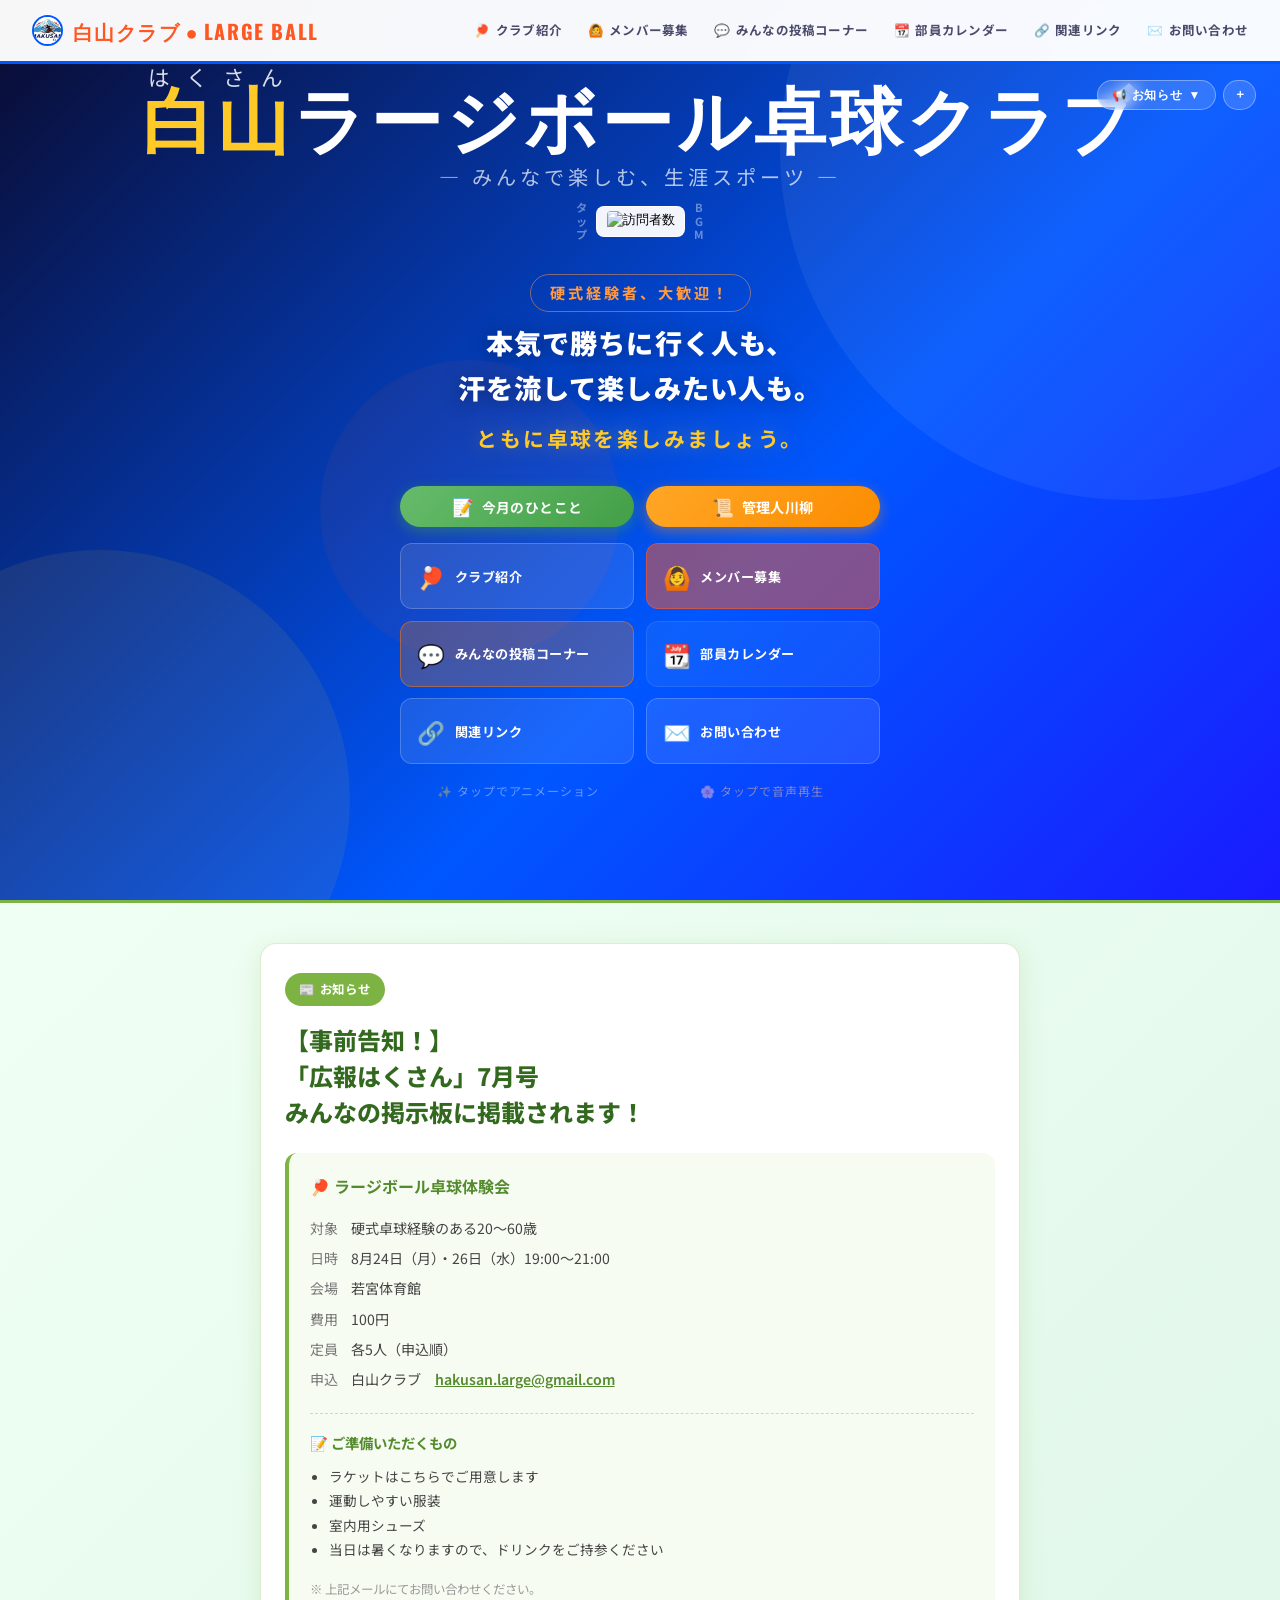
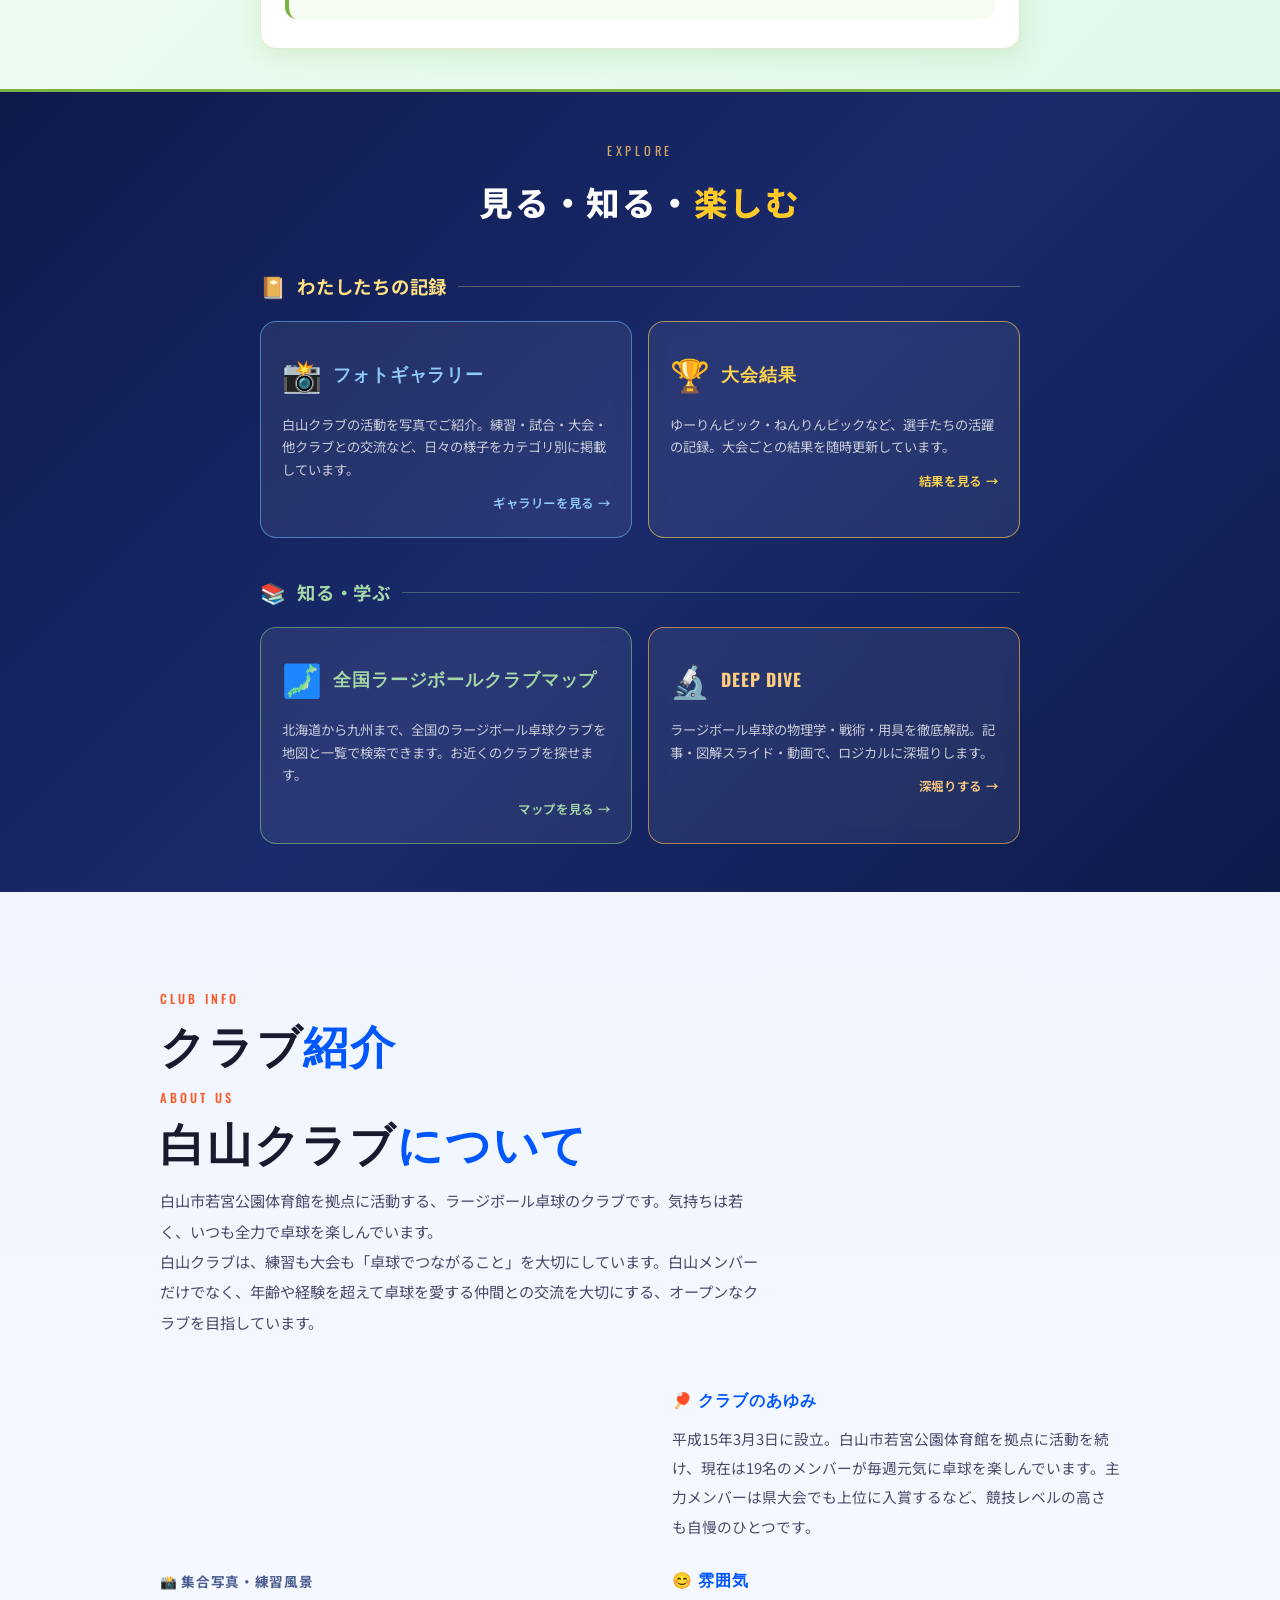
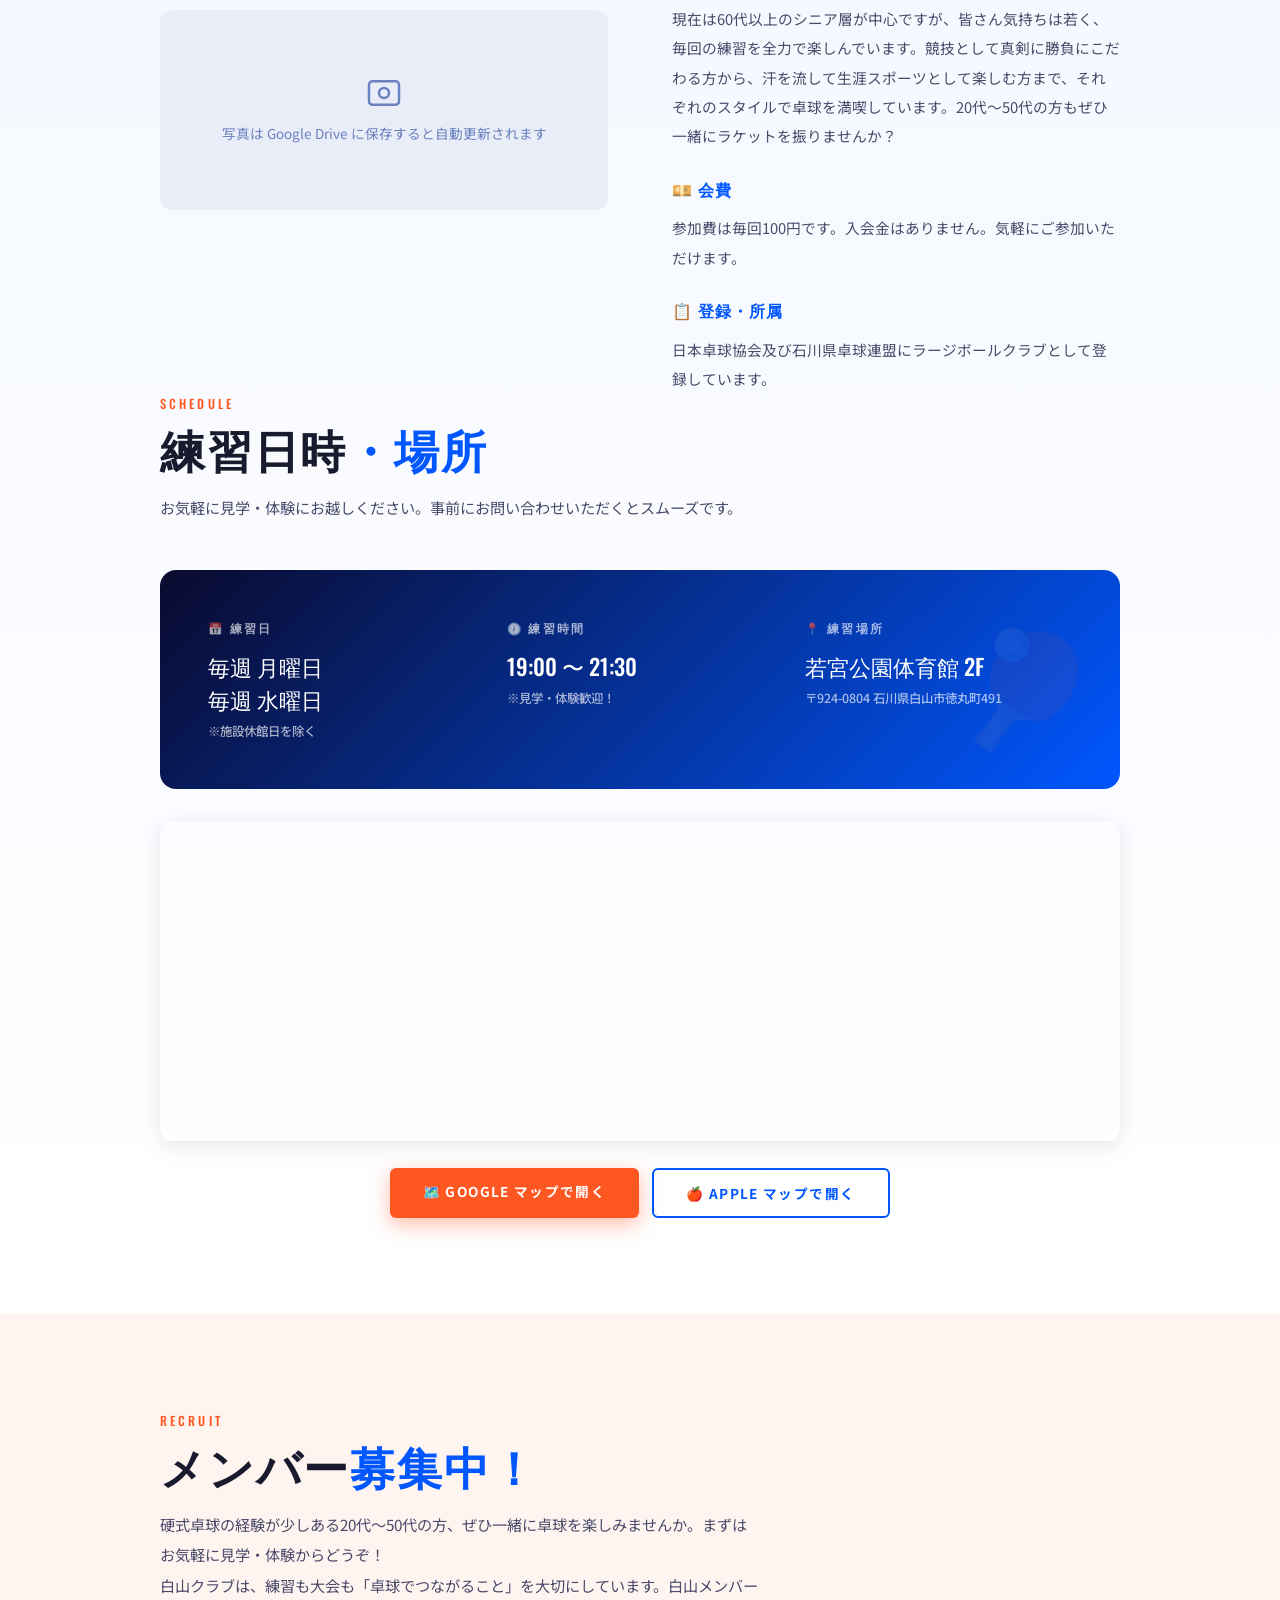
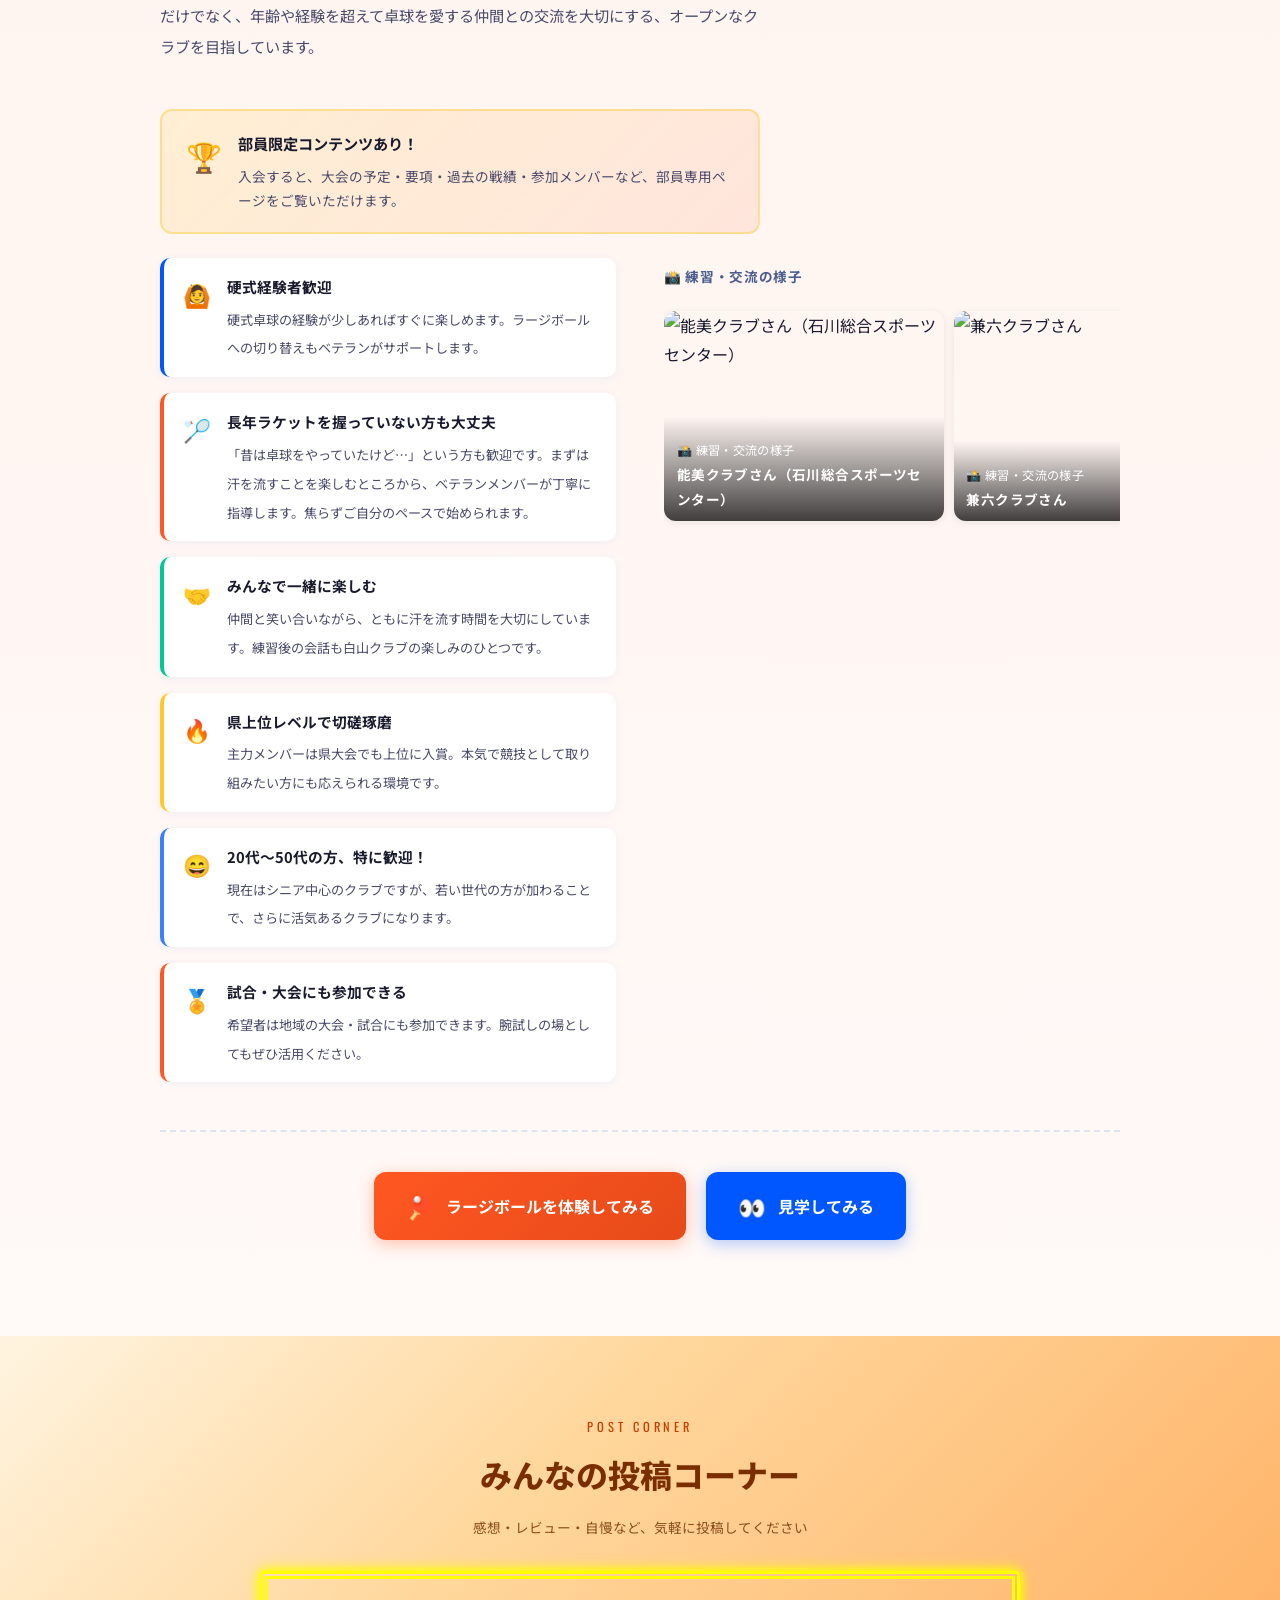
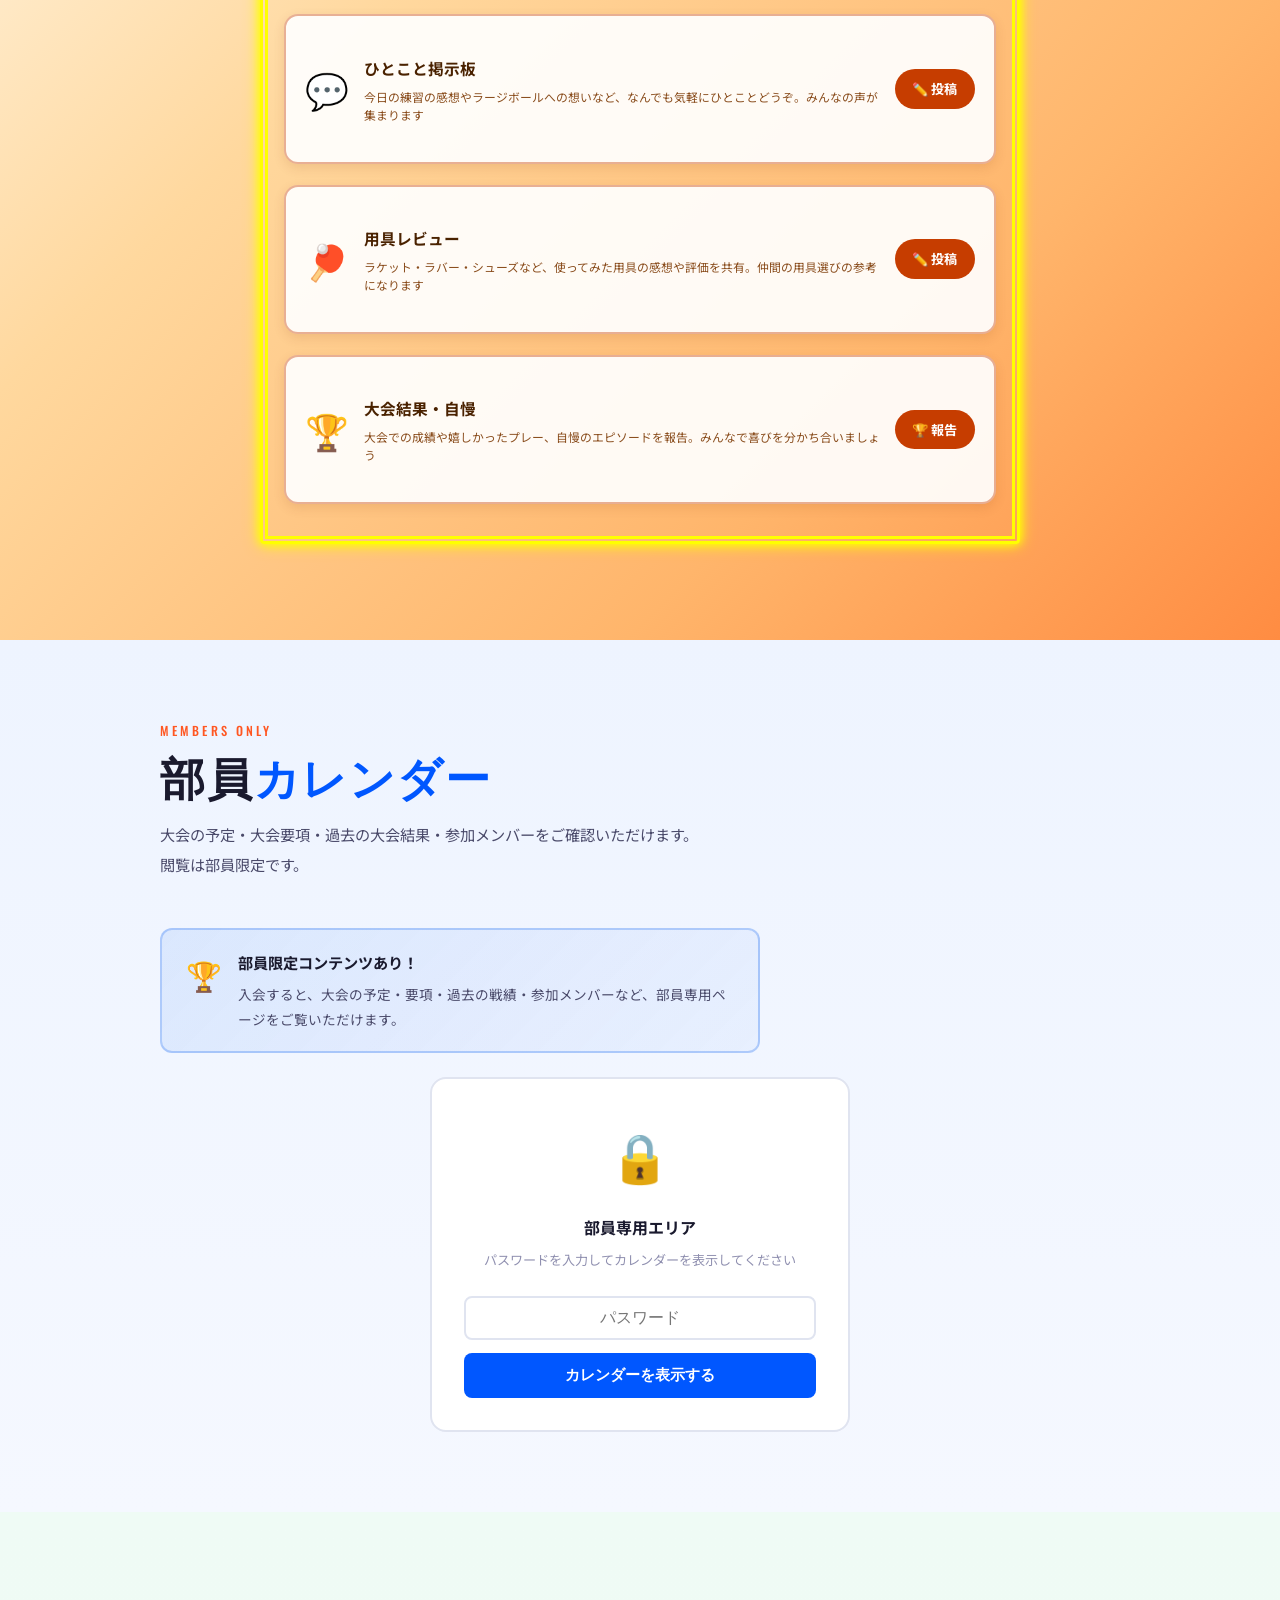
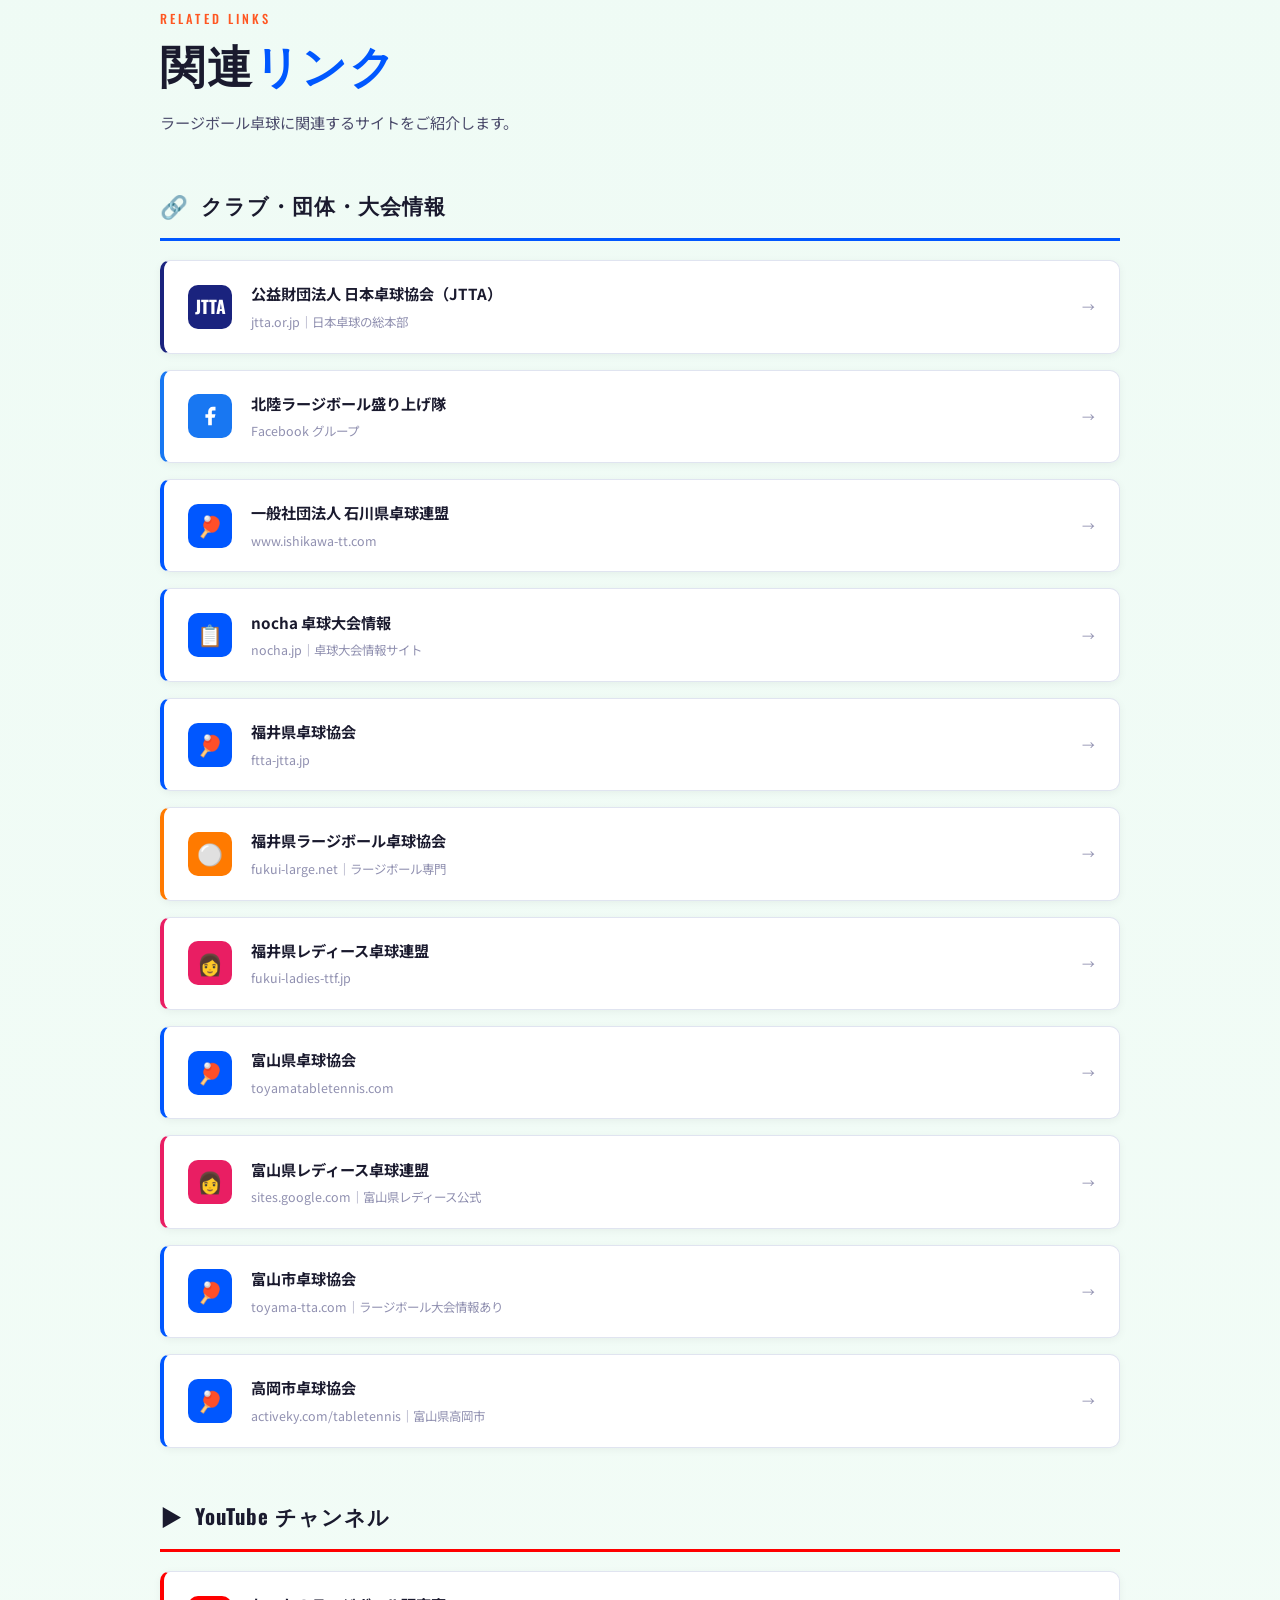
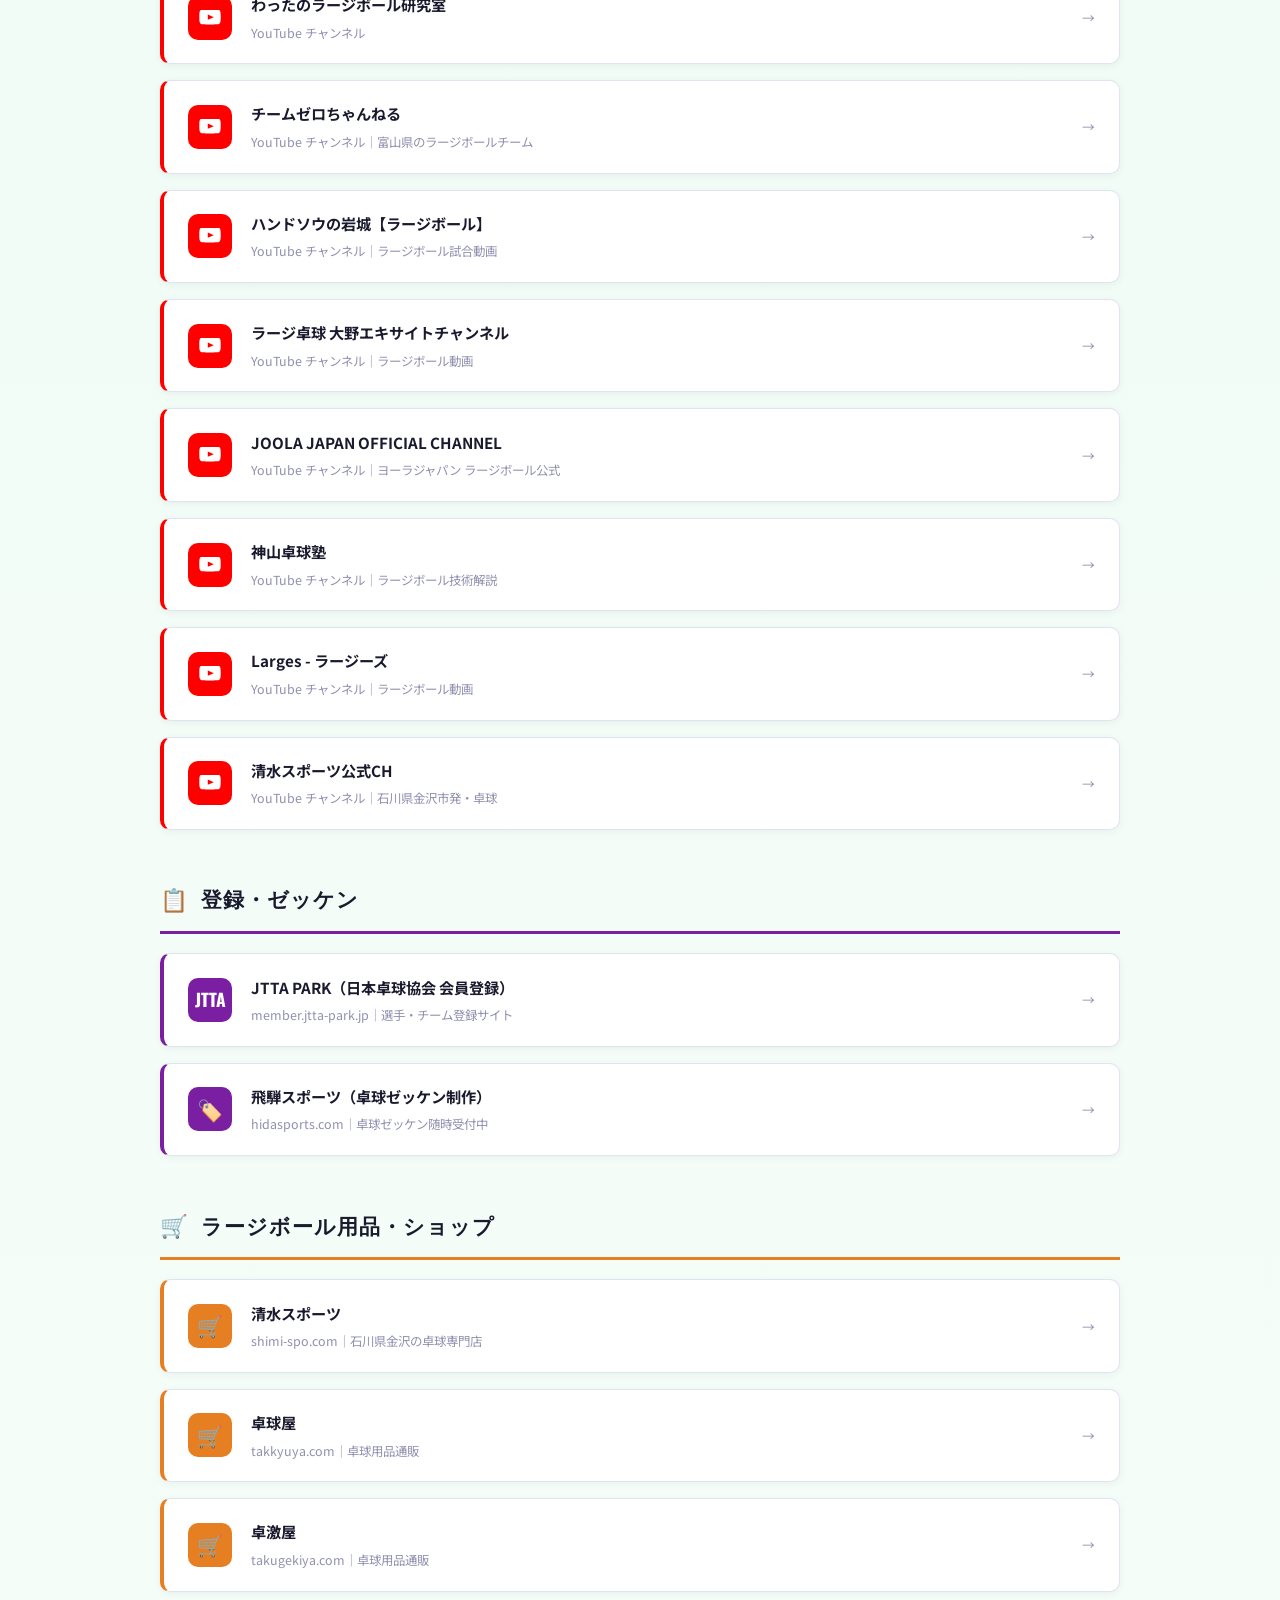
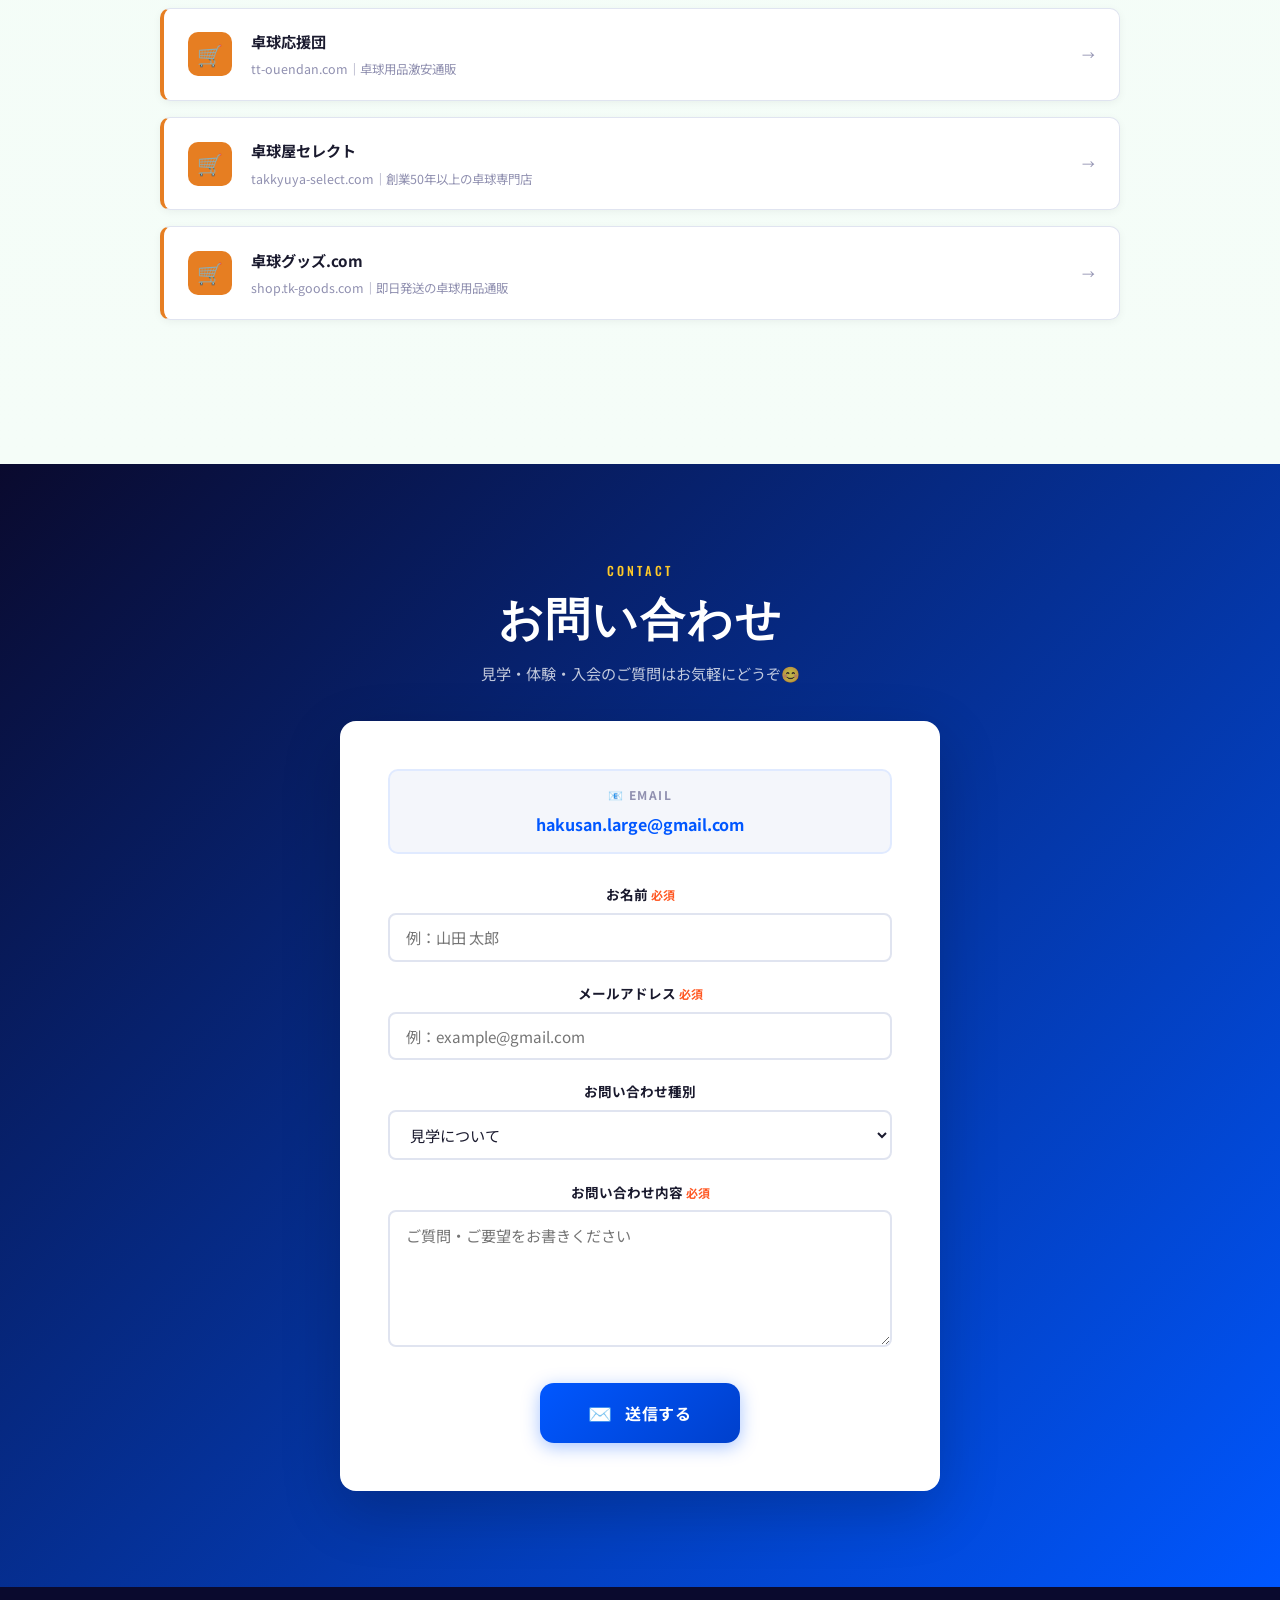
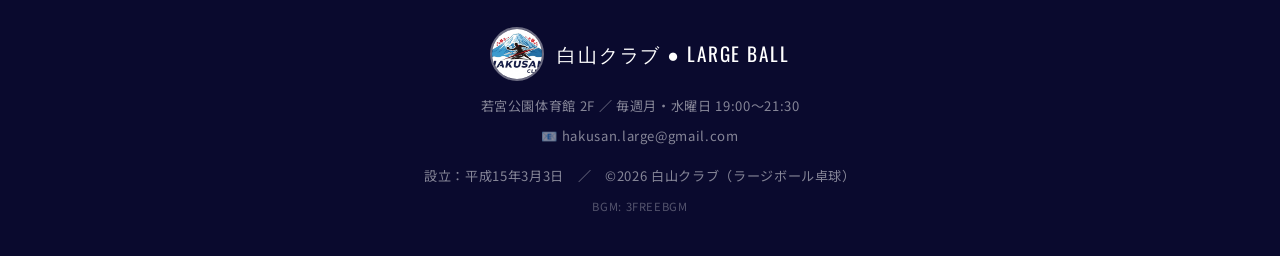
==== commit 368d5d17: "Add files via upload" ====
--- a/index.html
+++ b/index.html
@@ -641,7 +641,7 @@
       <a href="map.html" style="display:flex;flex-direction:column;gap:0.7rem;background:rgba(255,255,255,0.07);border:1.5px solid rgba(129,199,132,0.6);border-radius:16px;padding:1.4rem 1.3rem;text-decoration:none;transition:background 0.2s,transform 0.15s;backdrop-filter:blur(8px)" onmouseover="this.style.background='rgba(129,199,132,0.12)';this.style.transform='translateY(-3px)'" onmouseout="this.style.background='rgba(255,255,255,0.07)';this.style.transform=''">
         <div style="display:flex;align-items:center;gap:0.7rem">
           <span style="font-size:2rem">🗾</span>
-          <span style="font-family:'Oswald',sans-serif;font-size:1.1rem;font-weight:700;color:#a5d6a7;letter-spacing:0.05em">全国クラブマップ</span>
+          <span style="font-family:'Oswald',sans-serif;font-size:1.1rem;font-weight:700;color:#a5d6a7;letter-spacing:0.05em">全国ラージボールクラブマップ</span>
         </div>
         <p style="color:rgba(255,255,255,0.75);font-size:0.83rem;line-height:1.7;margin:0">北海道から九州まで、全国のラージボール卓球クラブを地図と一覧で検索できます。お近くのクラブを探せます。</p>
         <span style="align-self:flex-end;color:#a5d6a7;font-size:0.78rem;font-weight:600;letter-spacing:0.05em">マップを見る →</span>
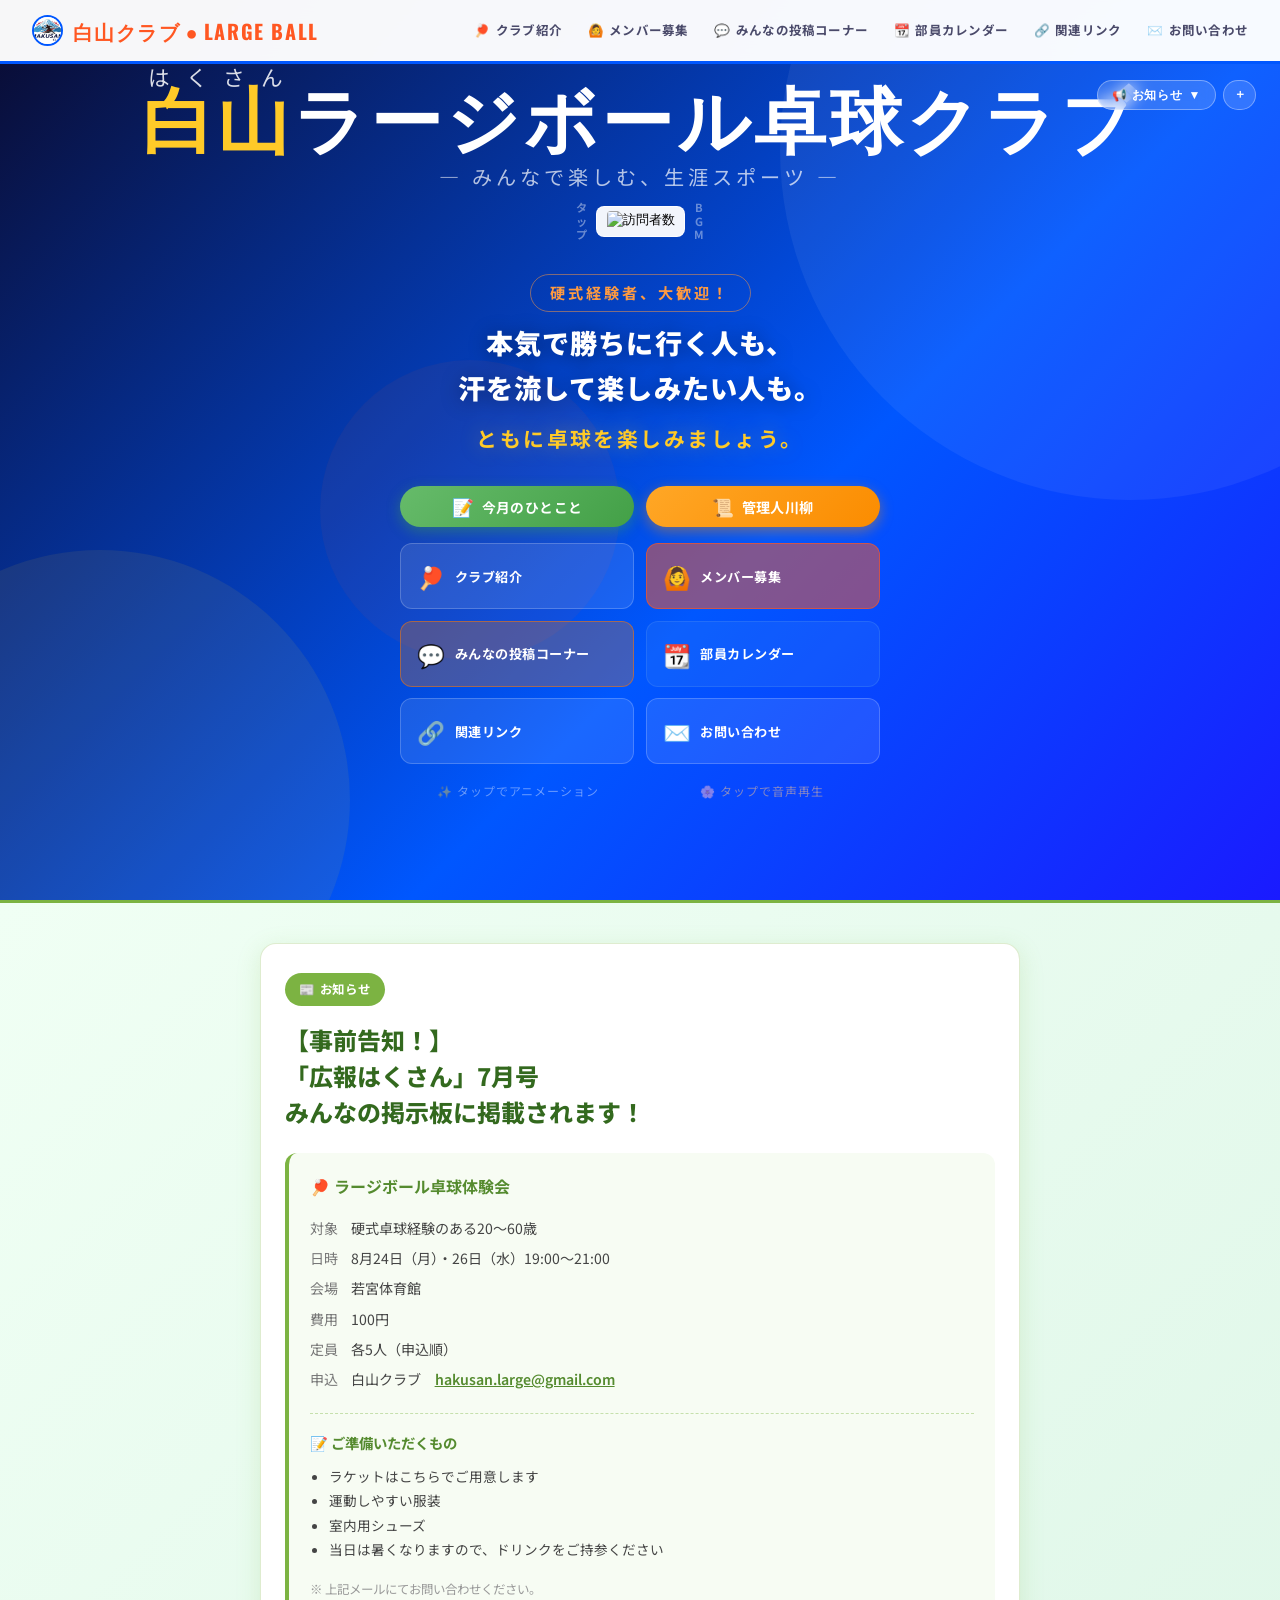
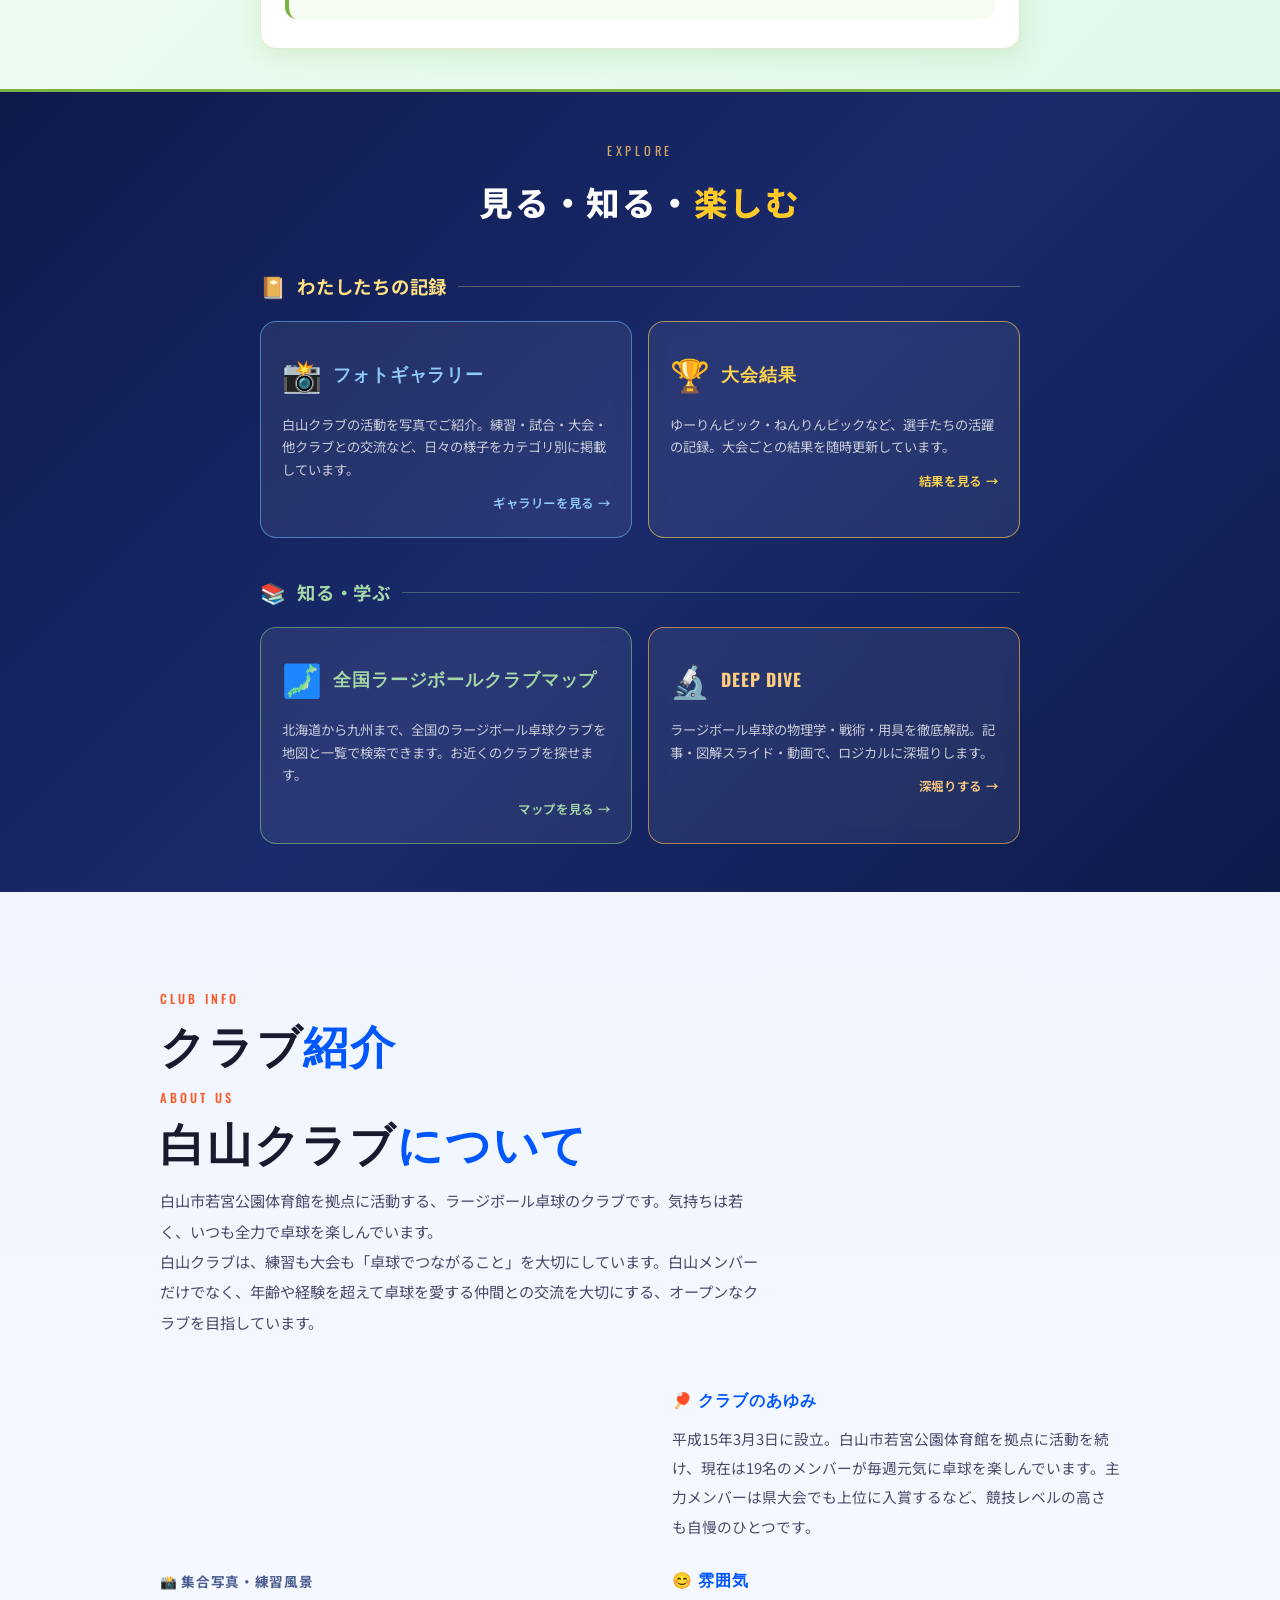
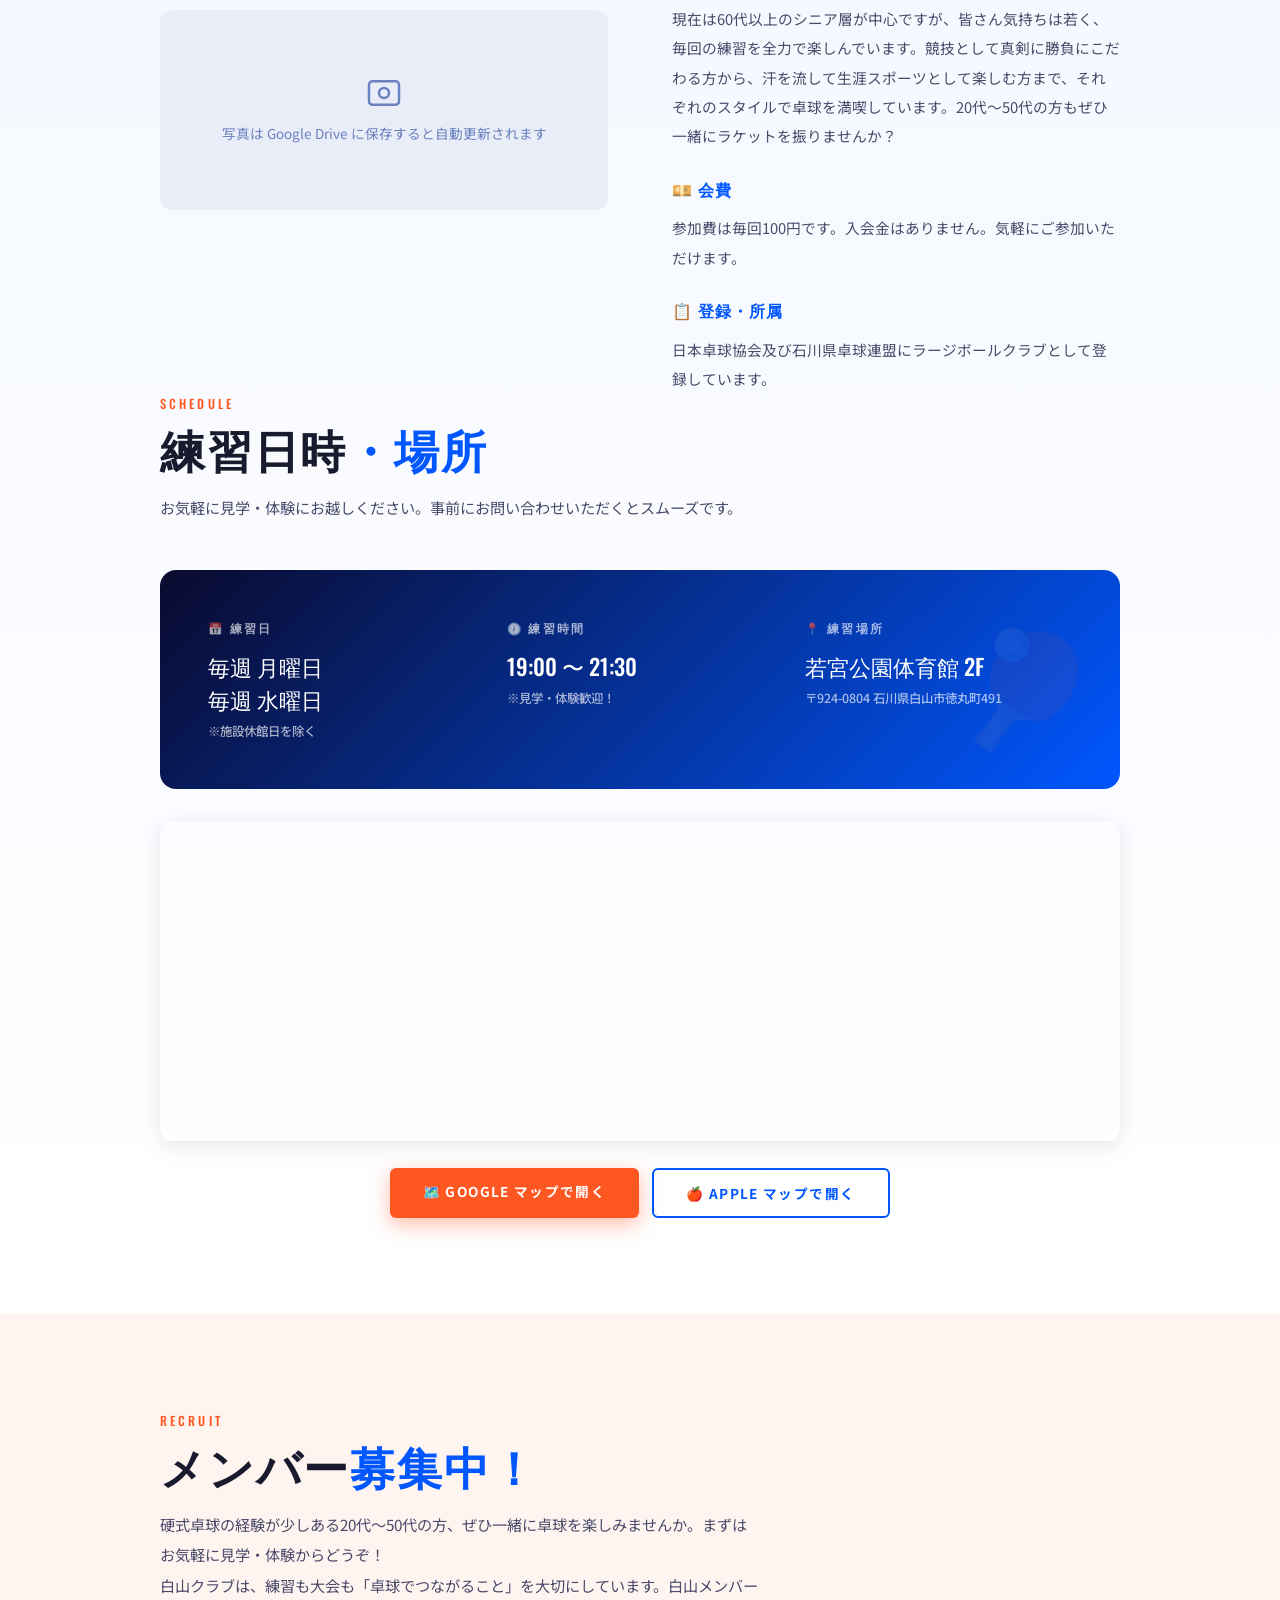
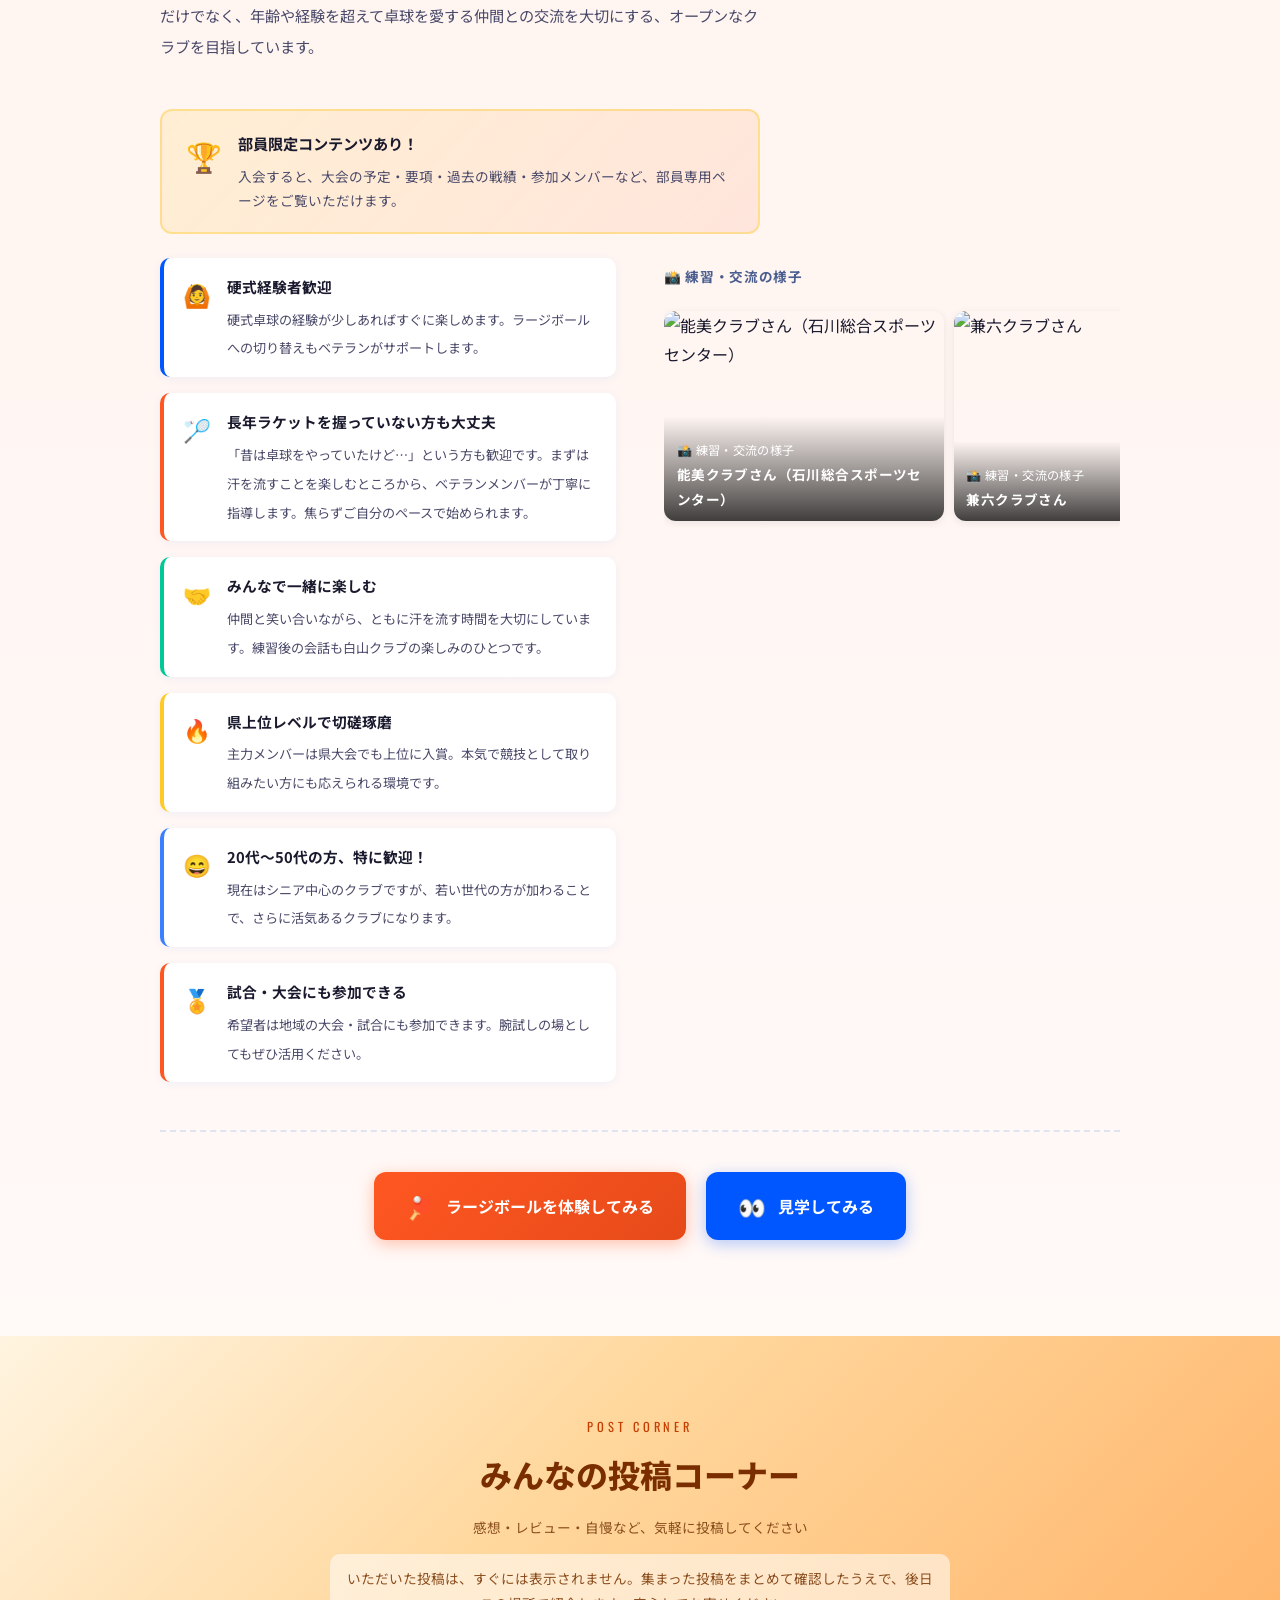
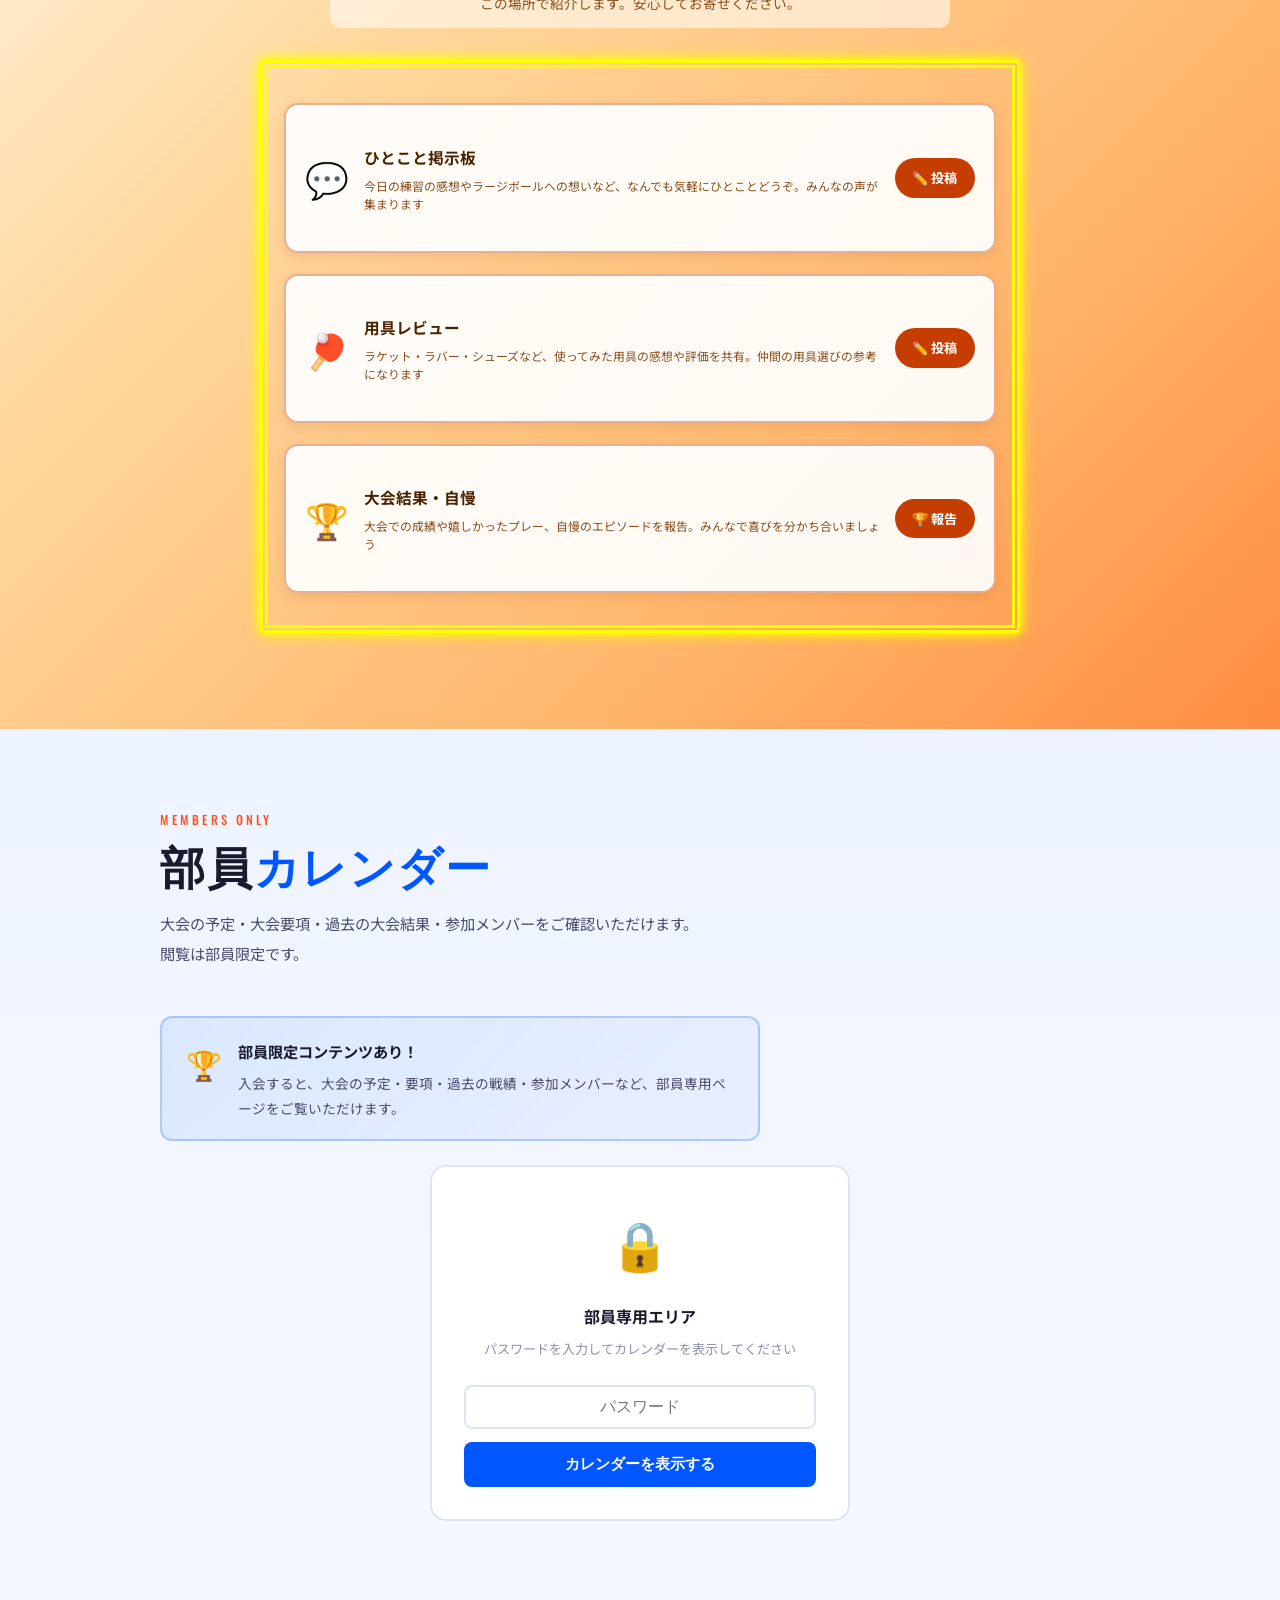
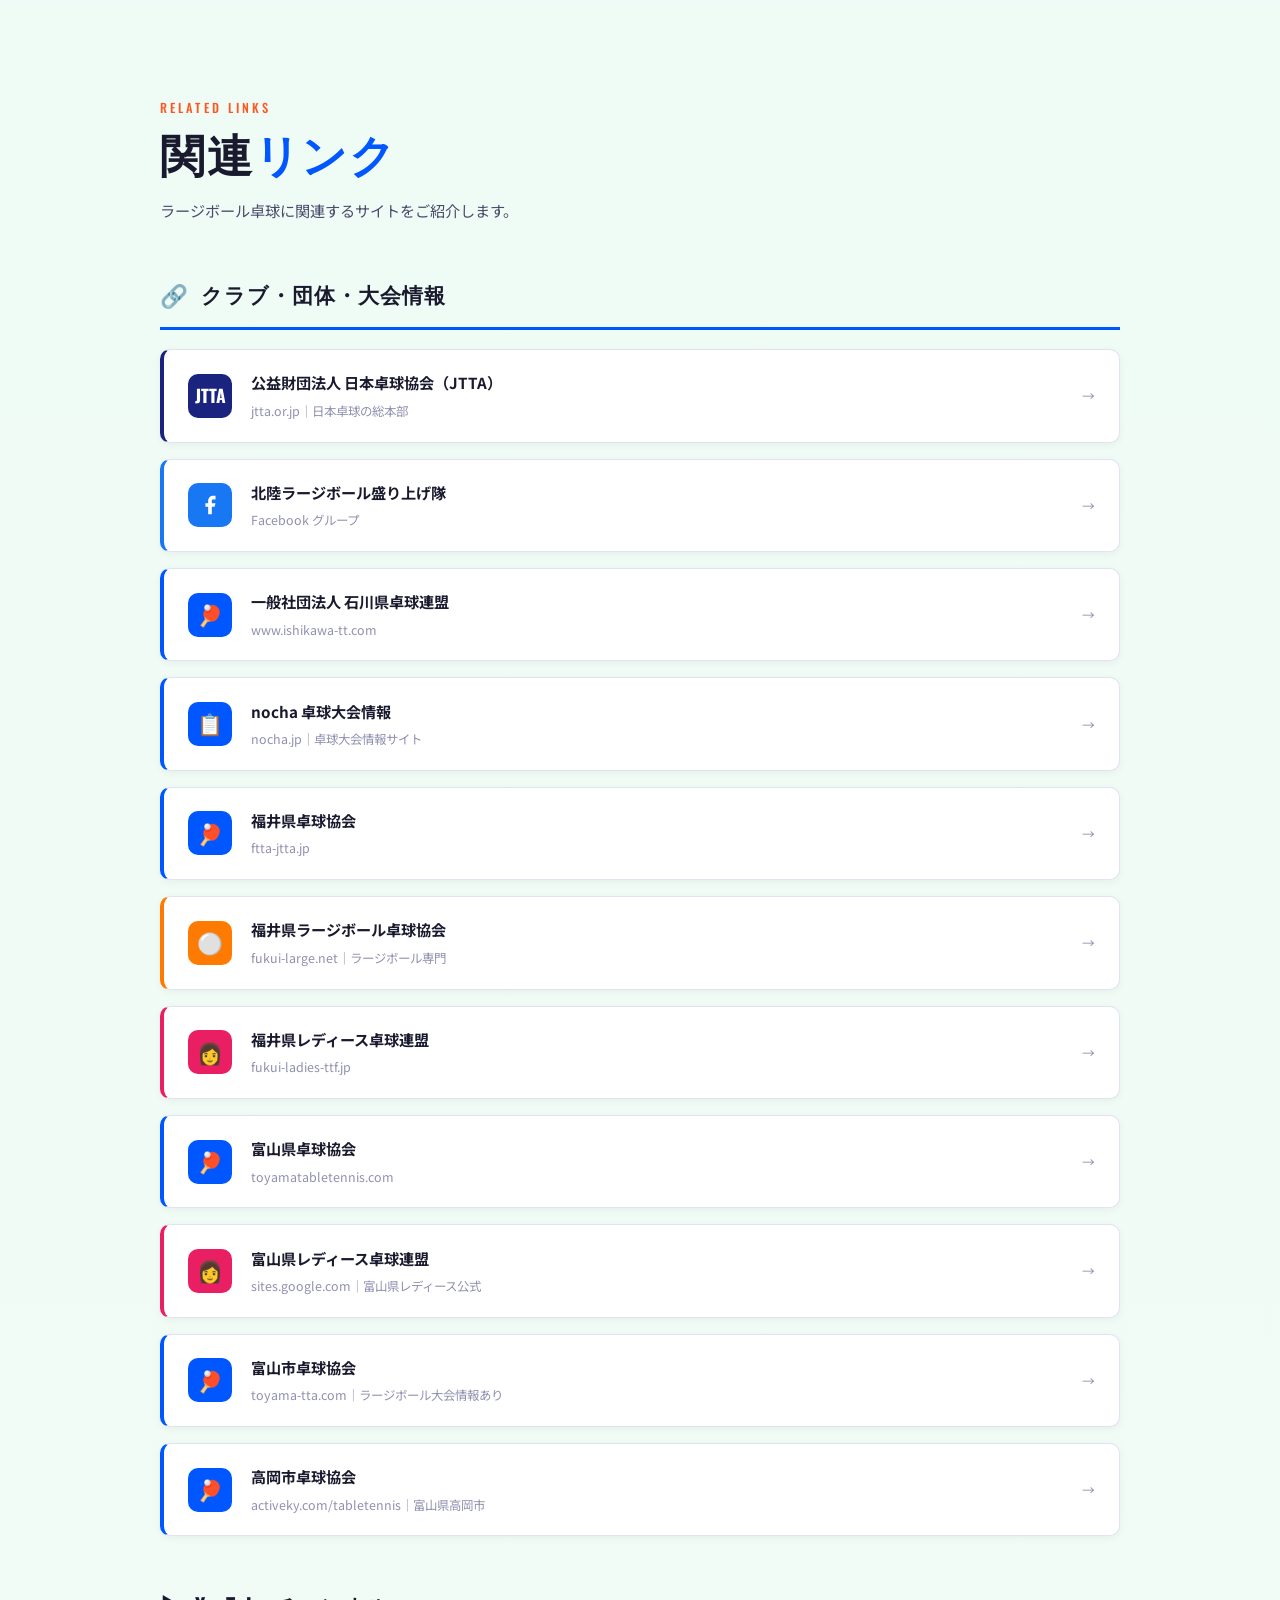
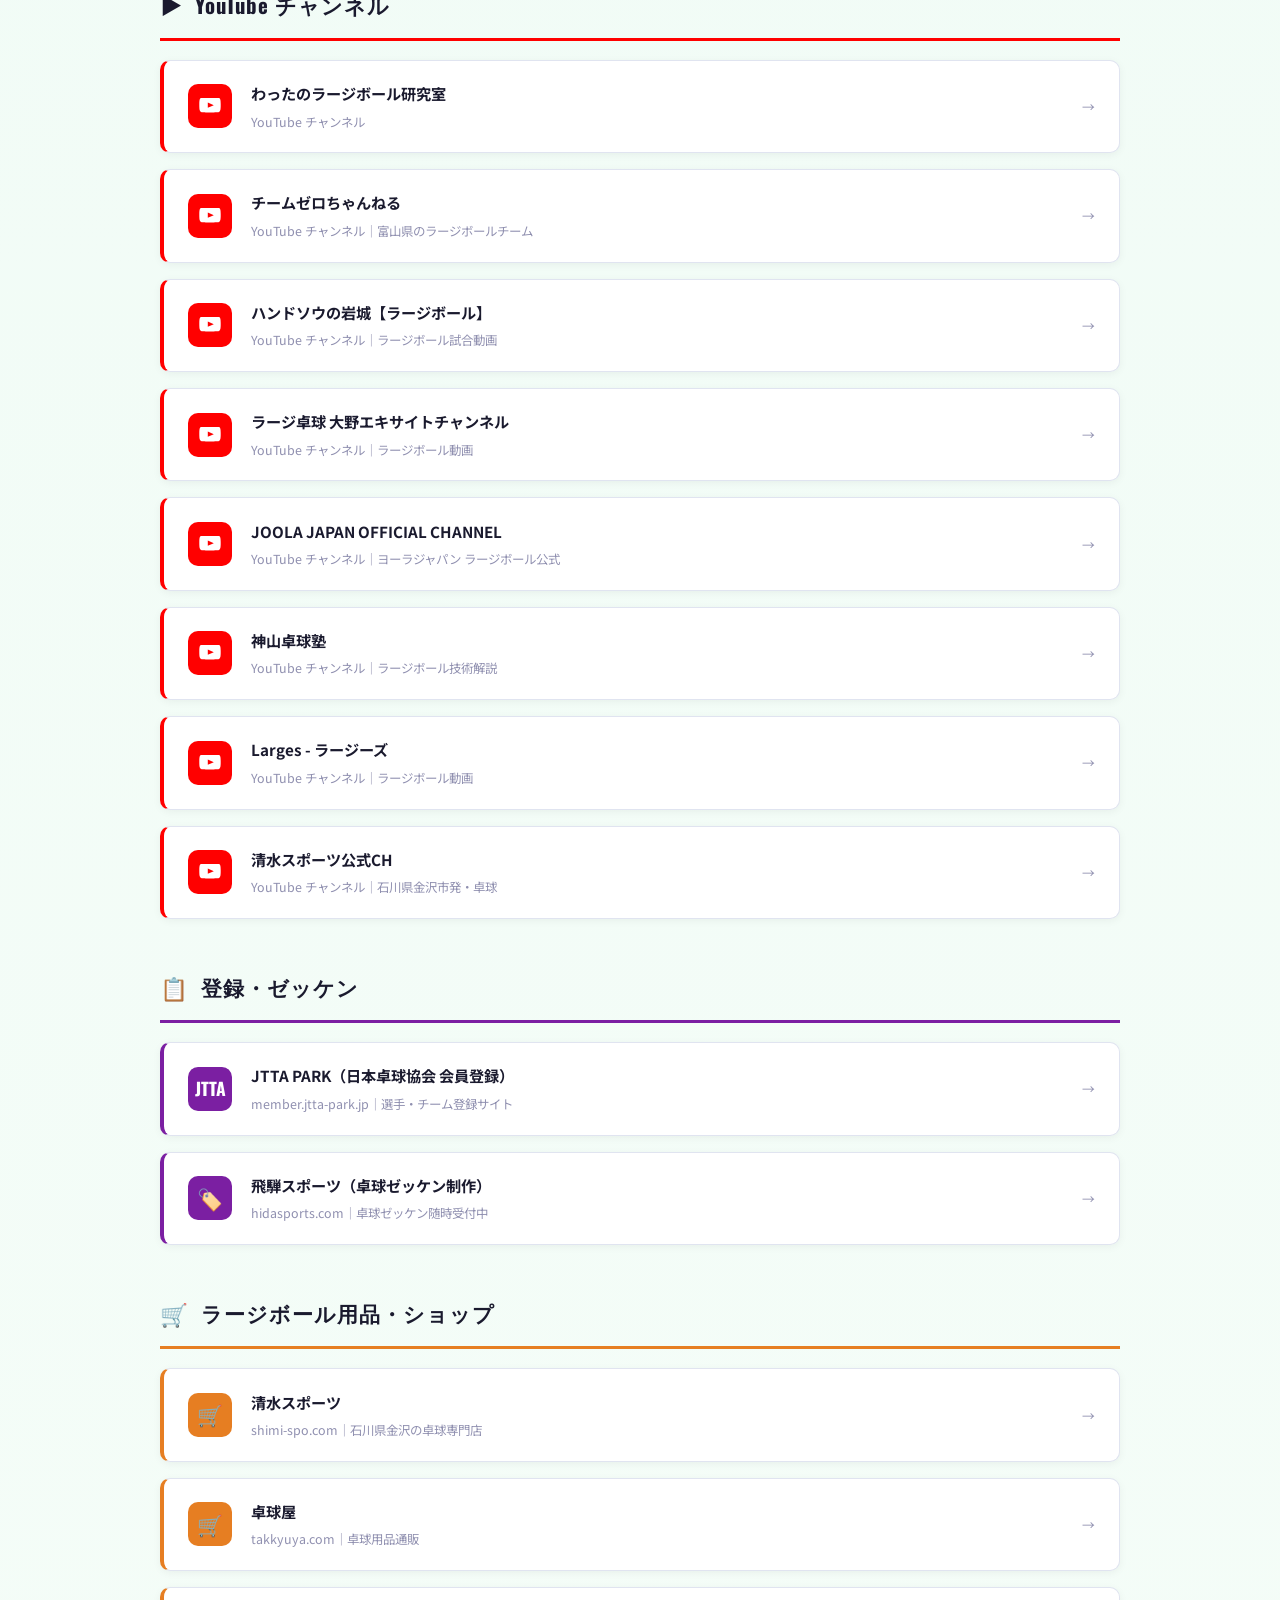
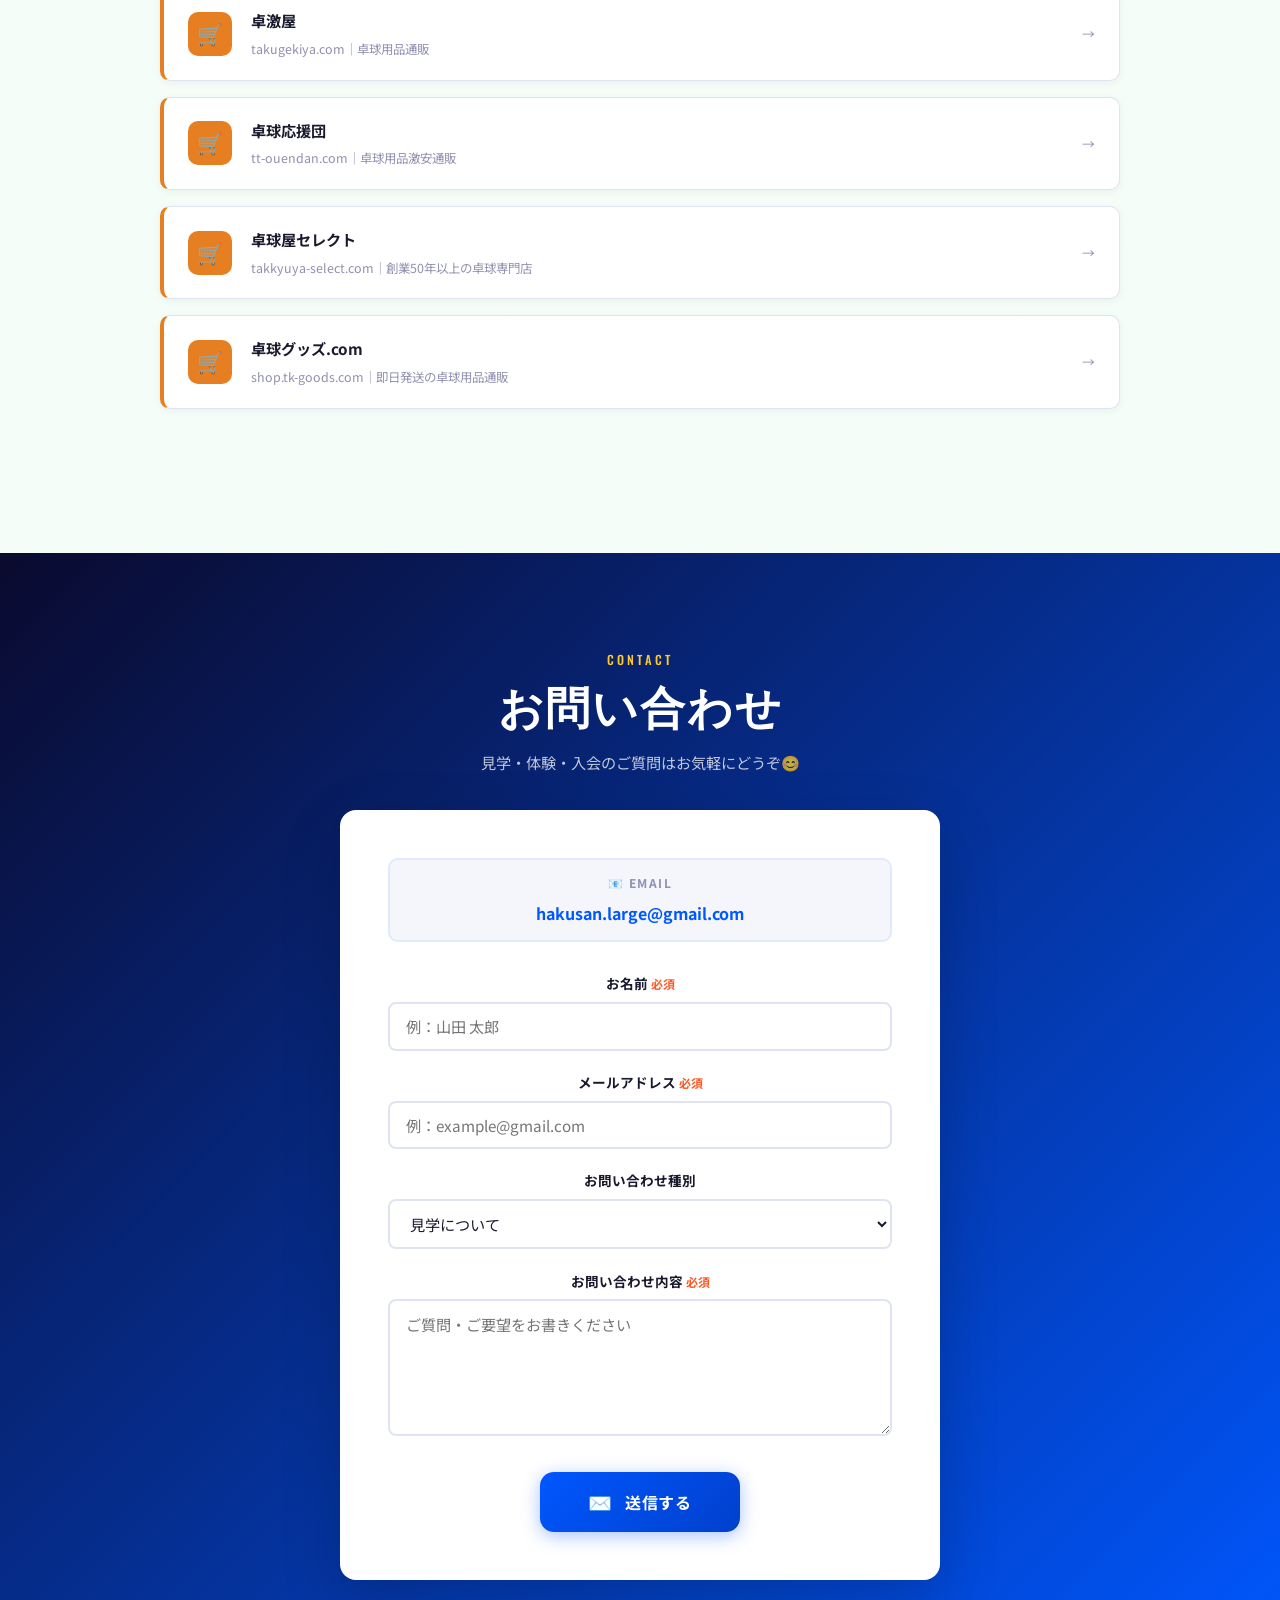
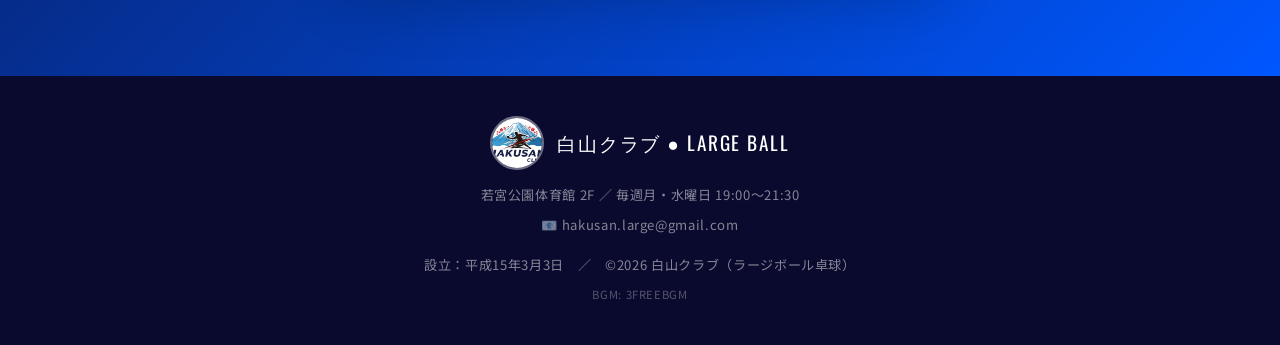
==== commit ed09c1d8: "Add files via upload" ====
--- a/index.html
+++ b/index.html
@@ -831,6 +831,7 @@
         <p style="font-family:'Oswald',sans-serif;font-size:0.78rem;letter-spacing:0.3em;color:#c63d00;text-transform:uppercase;margin:0 0 0.5rem">Post Corner</p>
         <h2 style="font-family:'Noto Sans JP',sans-serif;font-size:clamp(1.4rem,4vw,2rem);font-weight:800;color:#7a2e00;margin:0">みんなの投稿コーナー</h2>
         <p style="color:#8a4d1d;font-size:0.85rem;margin:0.7rem 0 0">感想・レビュー・自慢など、気軽に投稿してください</p>
+        <p style="color:#8a4d1d;font-size:0.85rem;line-height:1.8;margin:0.9rem auto 0;max-width:620px;background:rgba(255,255,255,0.55);border-radius:10px;padding:0.8rem 1rem">いただいた投稿は、すぐには表示されません。集まった投稿をまとめて確認したうえで、後日この場所で紹介します。安心してお寄せください。</p>
       </div>
       <div style="position:relative;border:8px double #ffff00;box-shadow:0 0 8px #ffff00,0 0 16px #ffff00;border-radius:4px;padding:2.2rem 1rem 2rem;margin-top:2rem;margin-bottom:1rem">
         <div style="display:flex;flex-direction:column;gap:1.3rem">
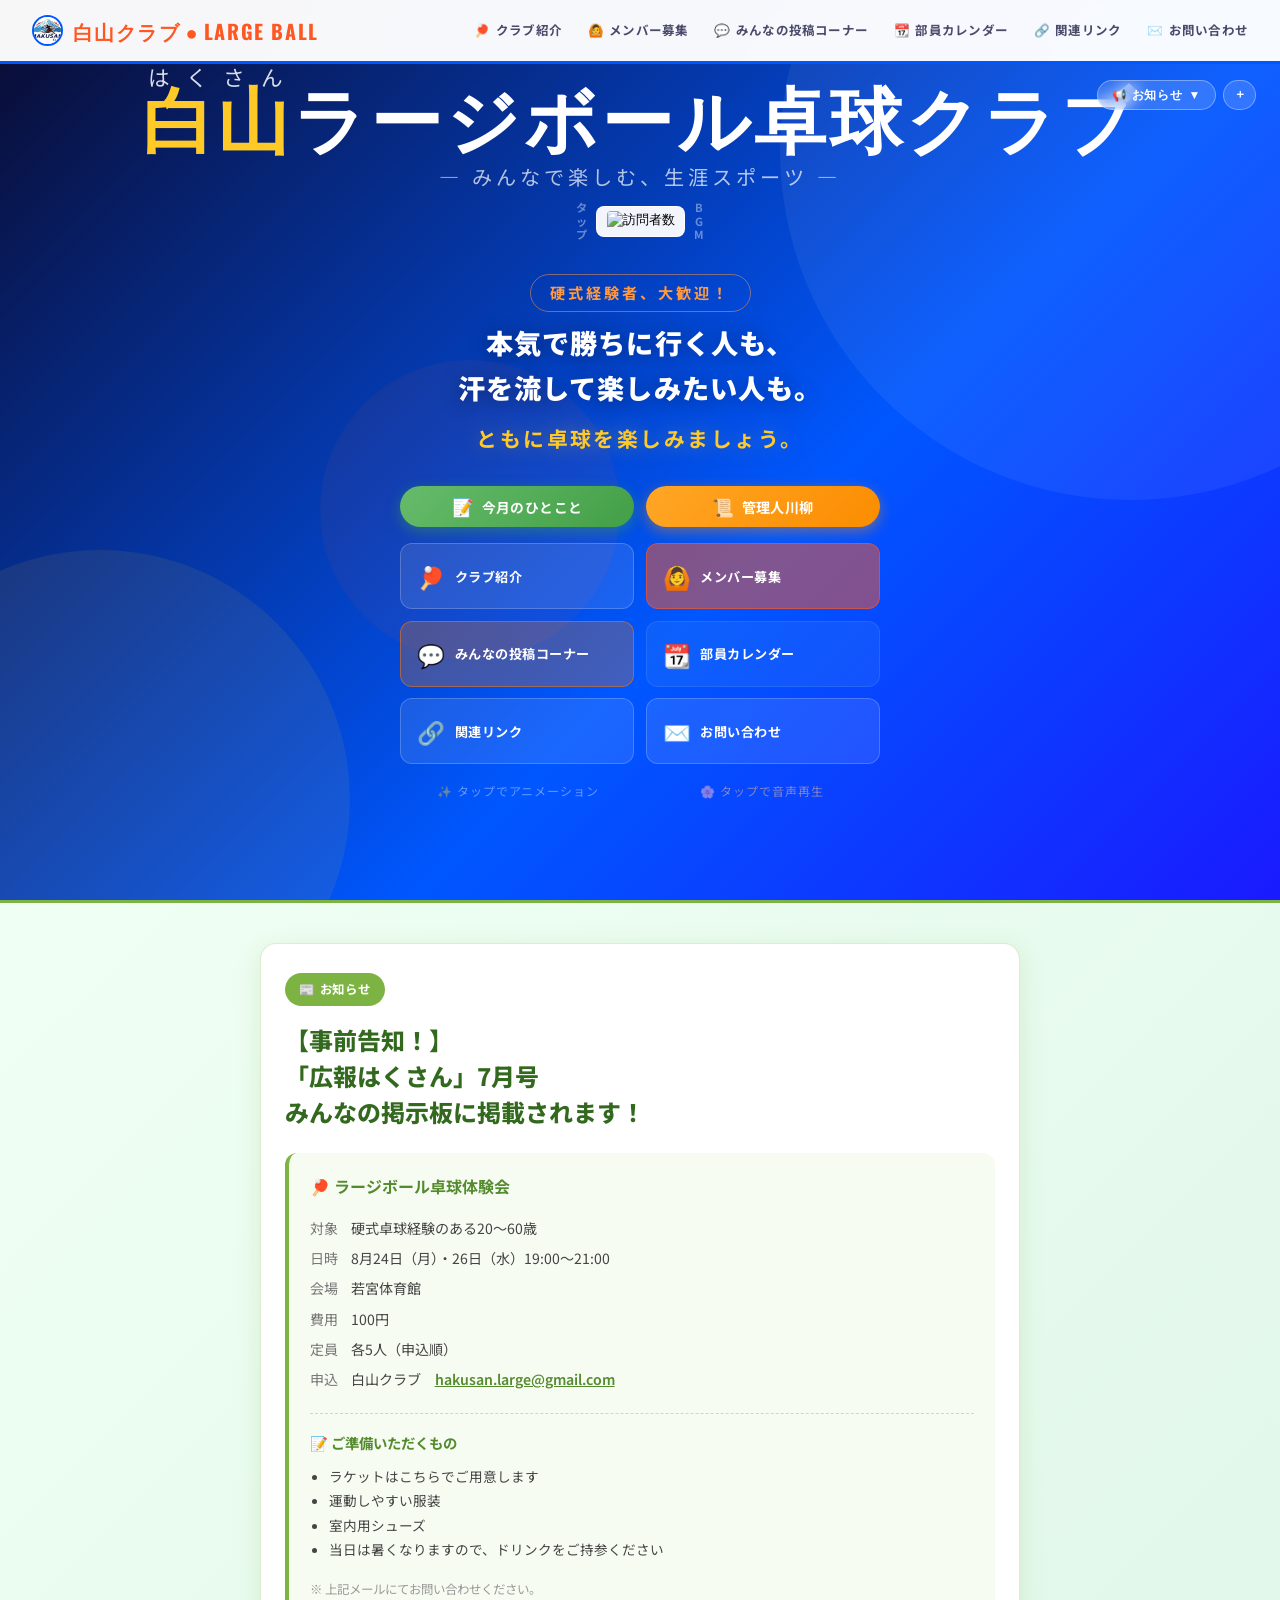
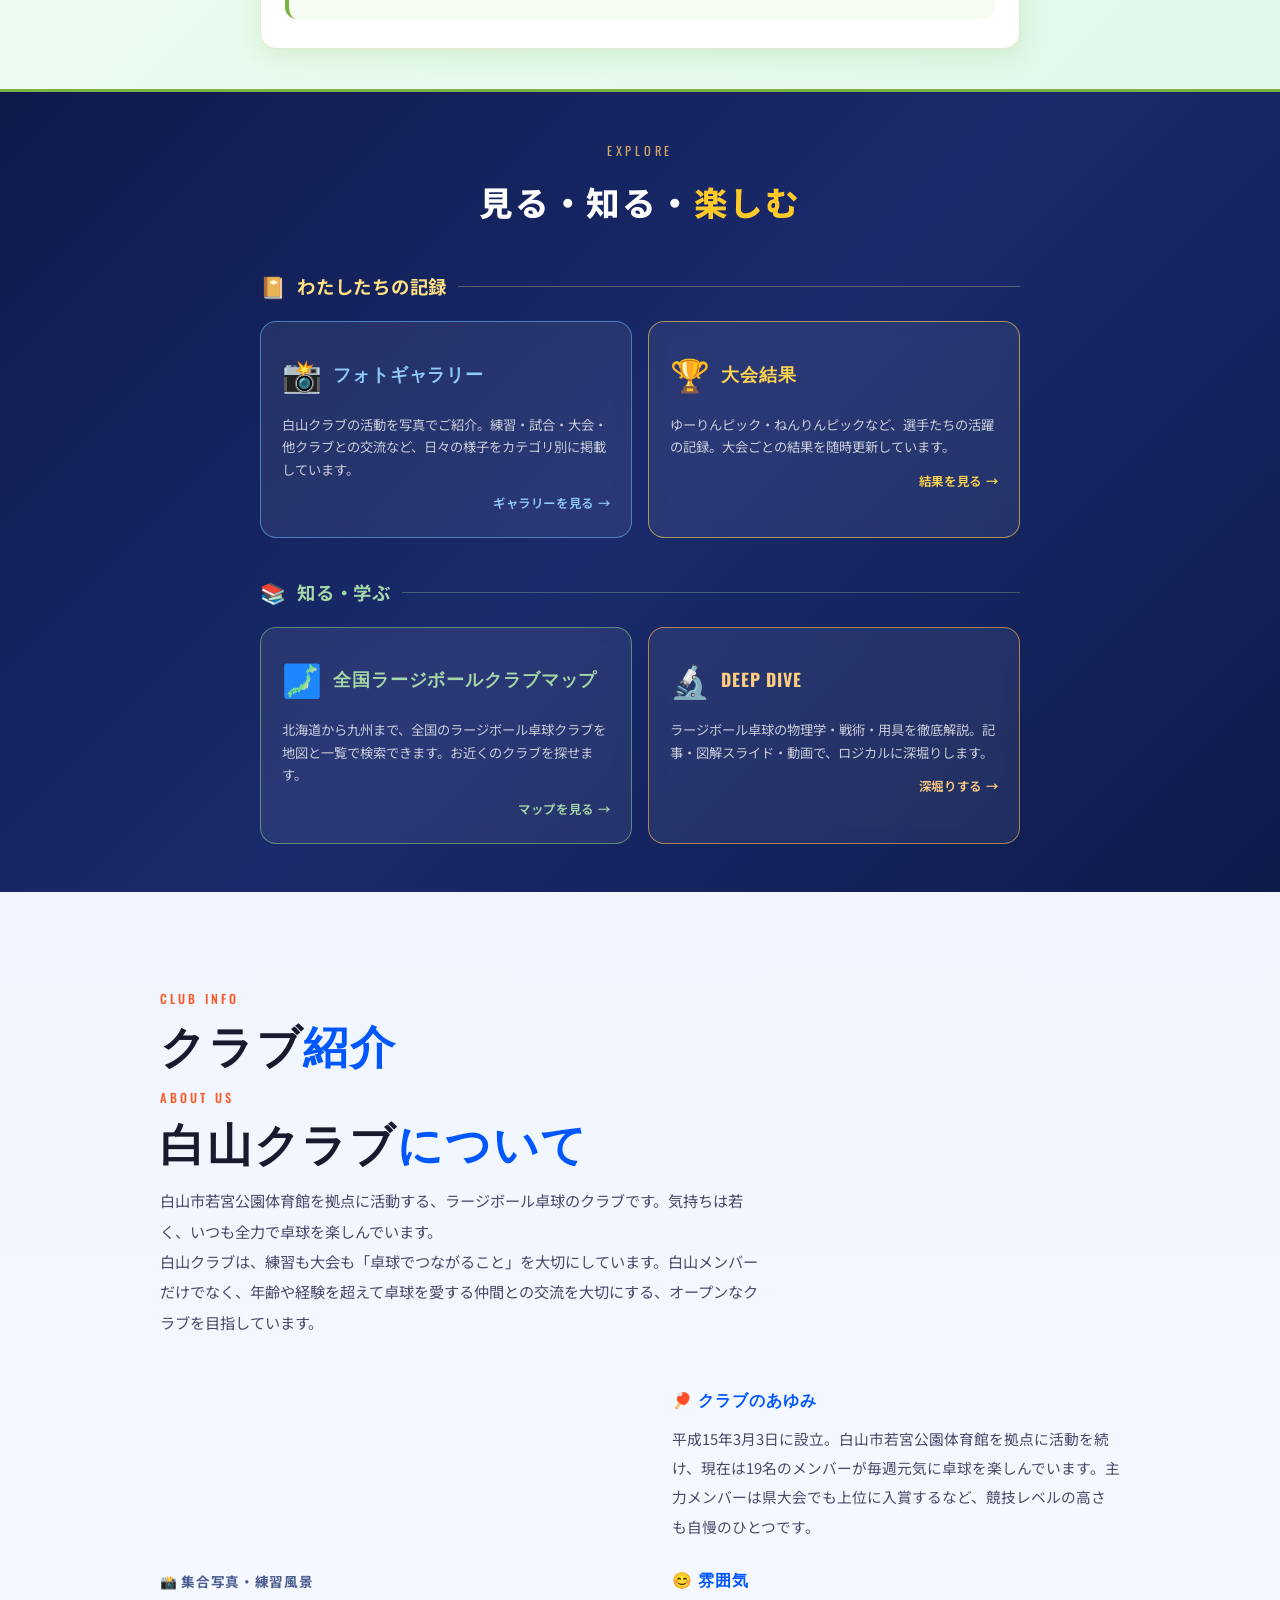
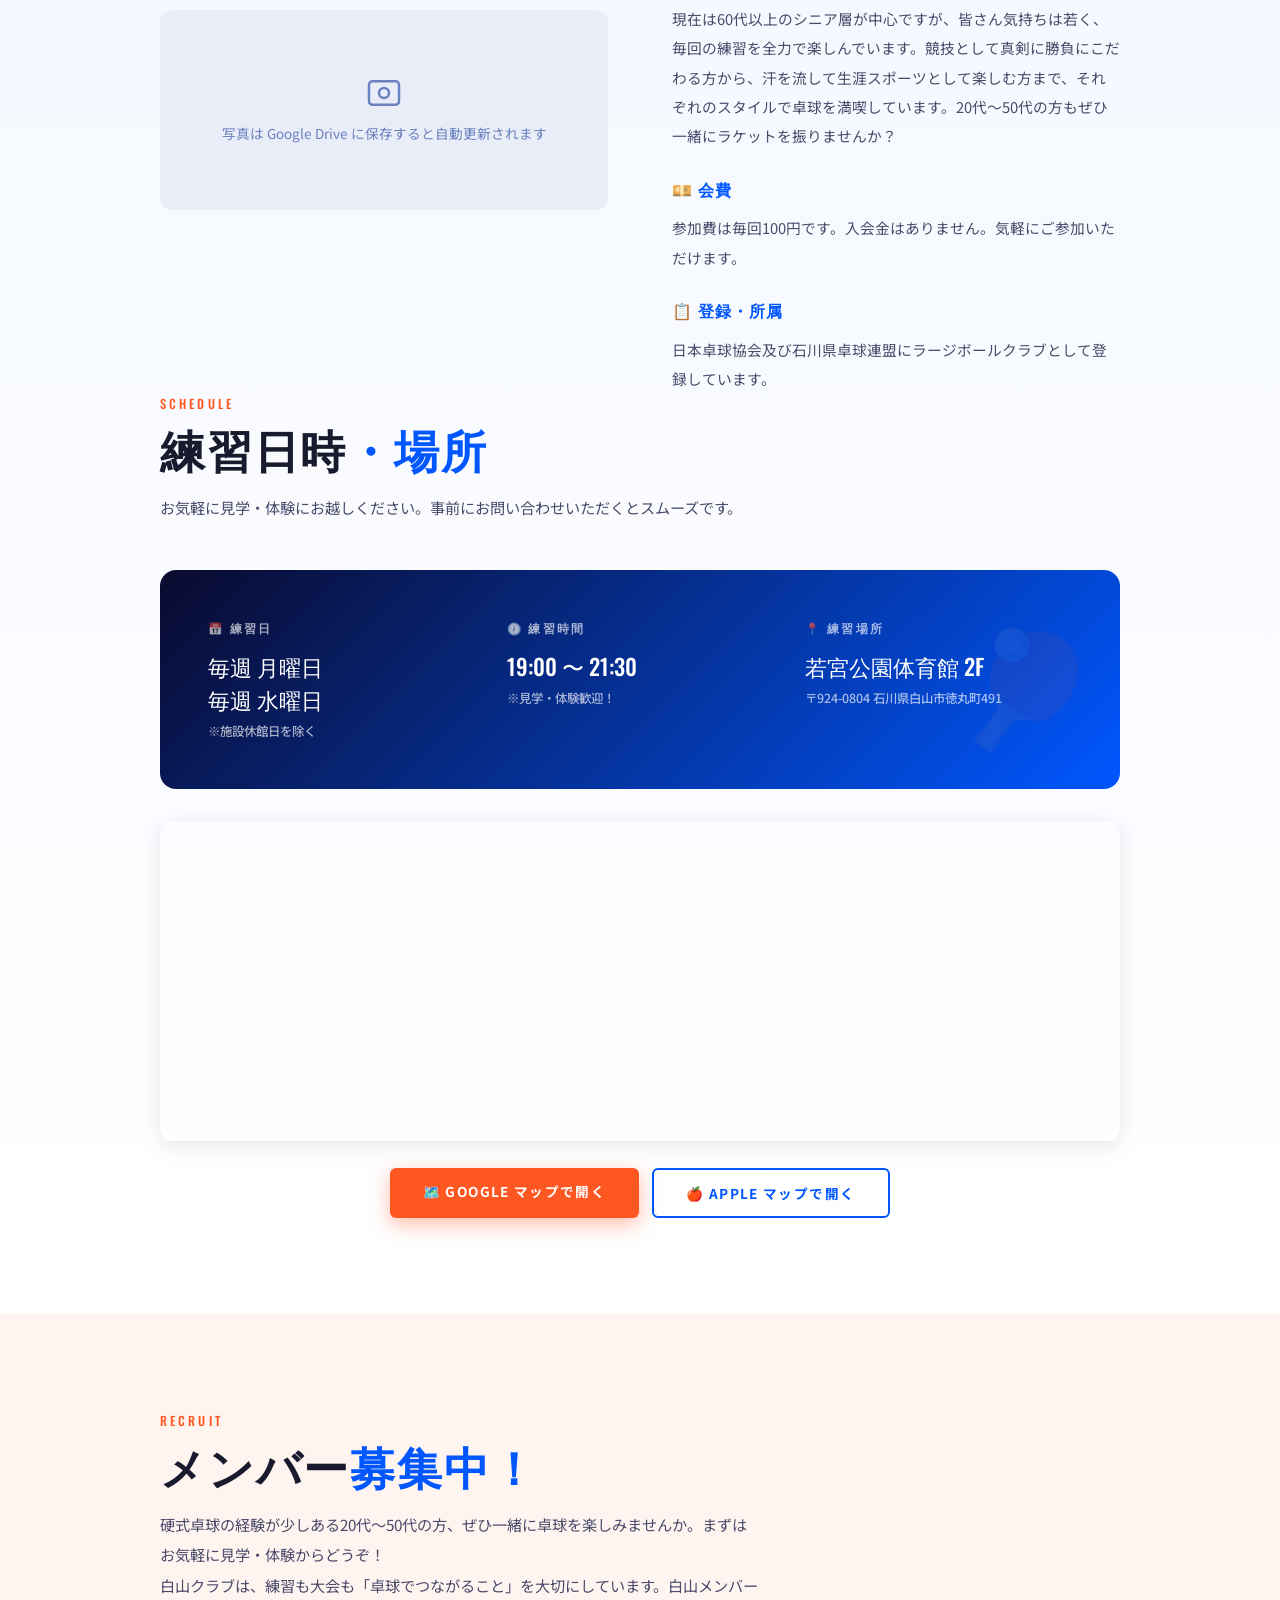
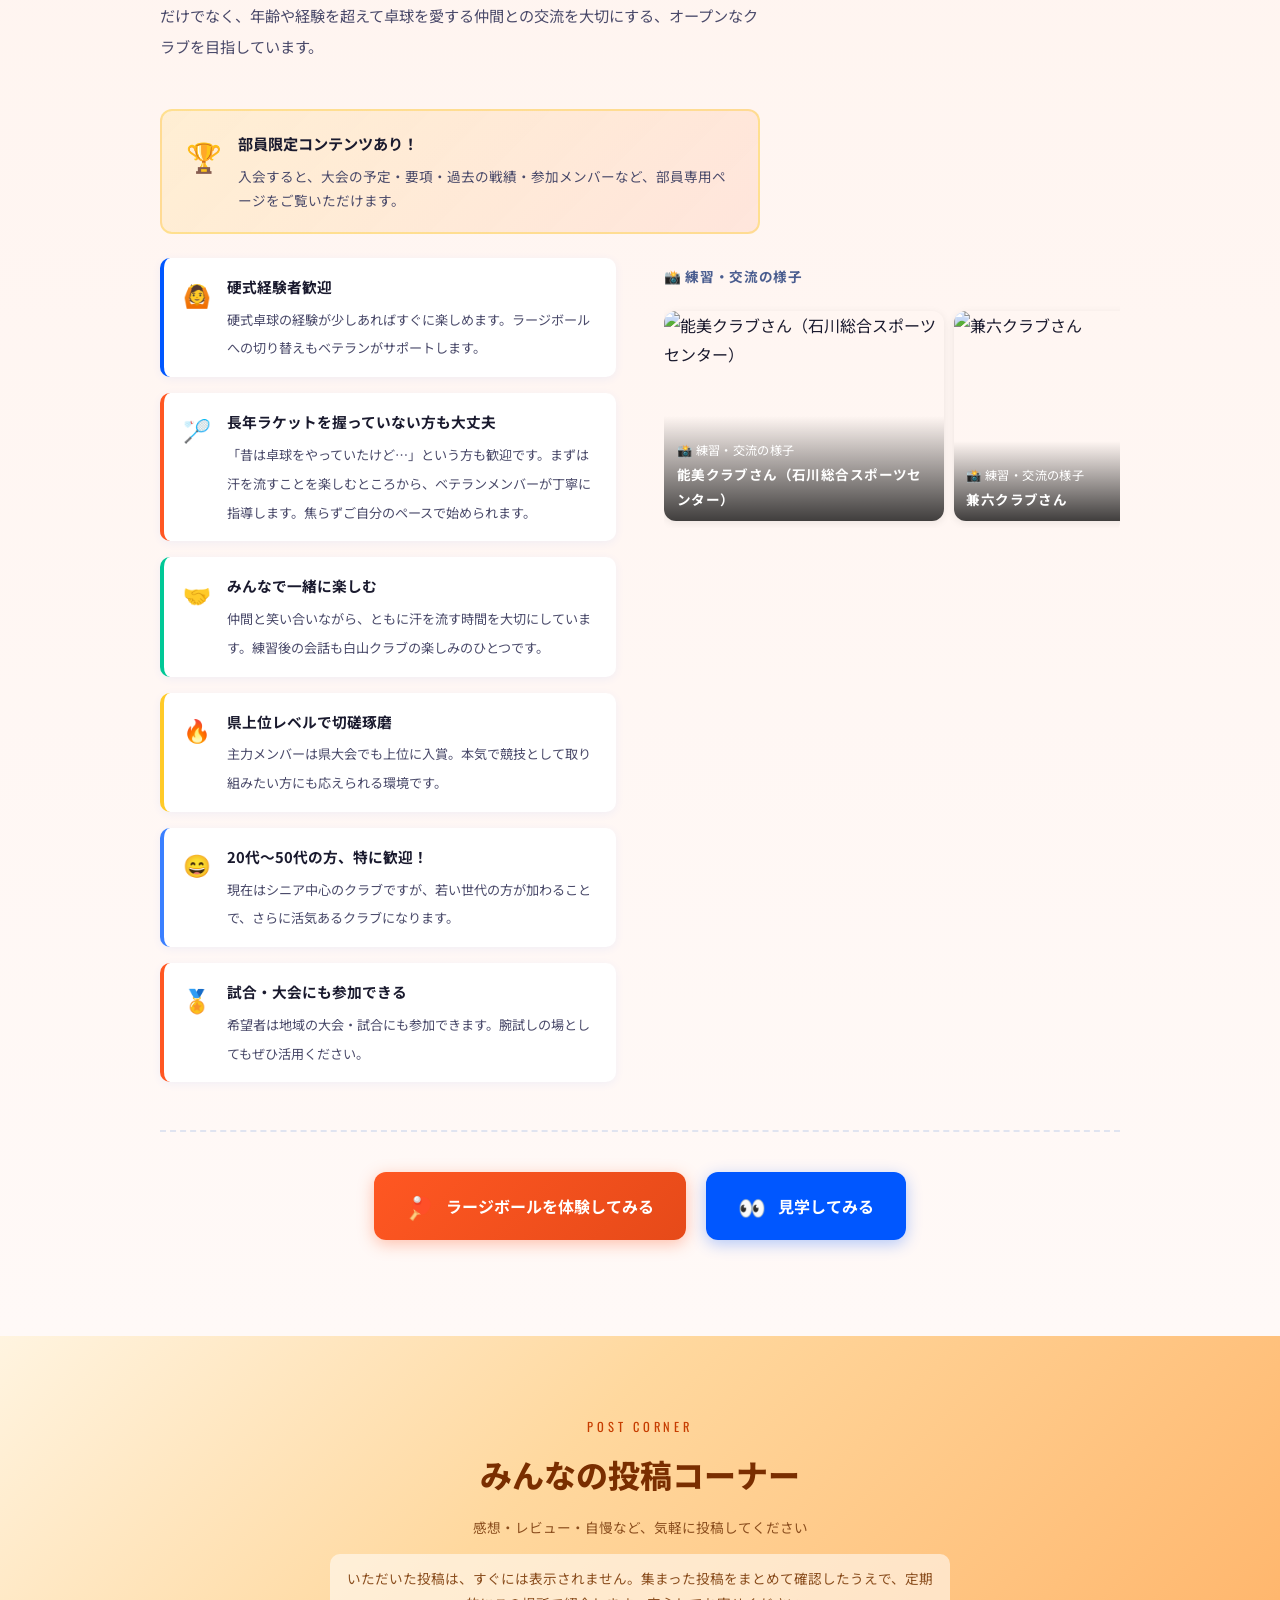
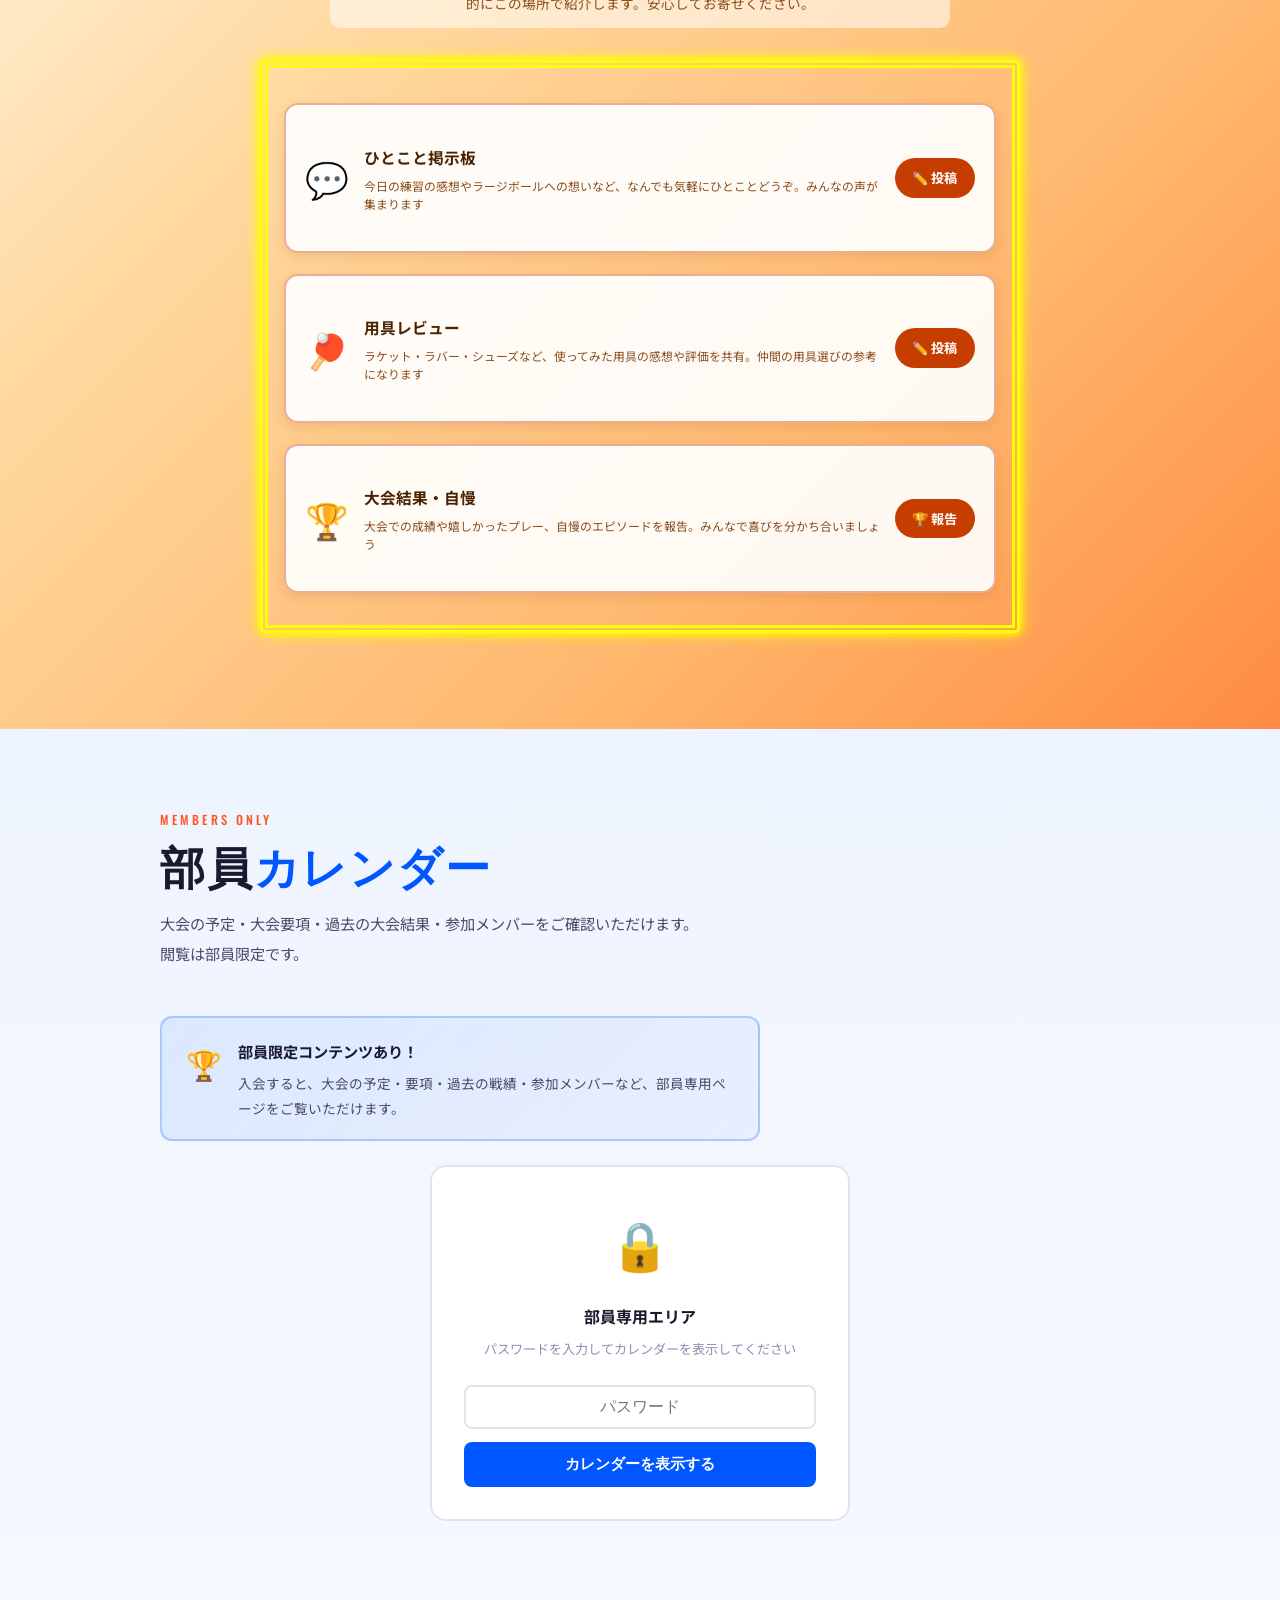
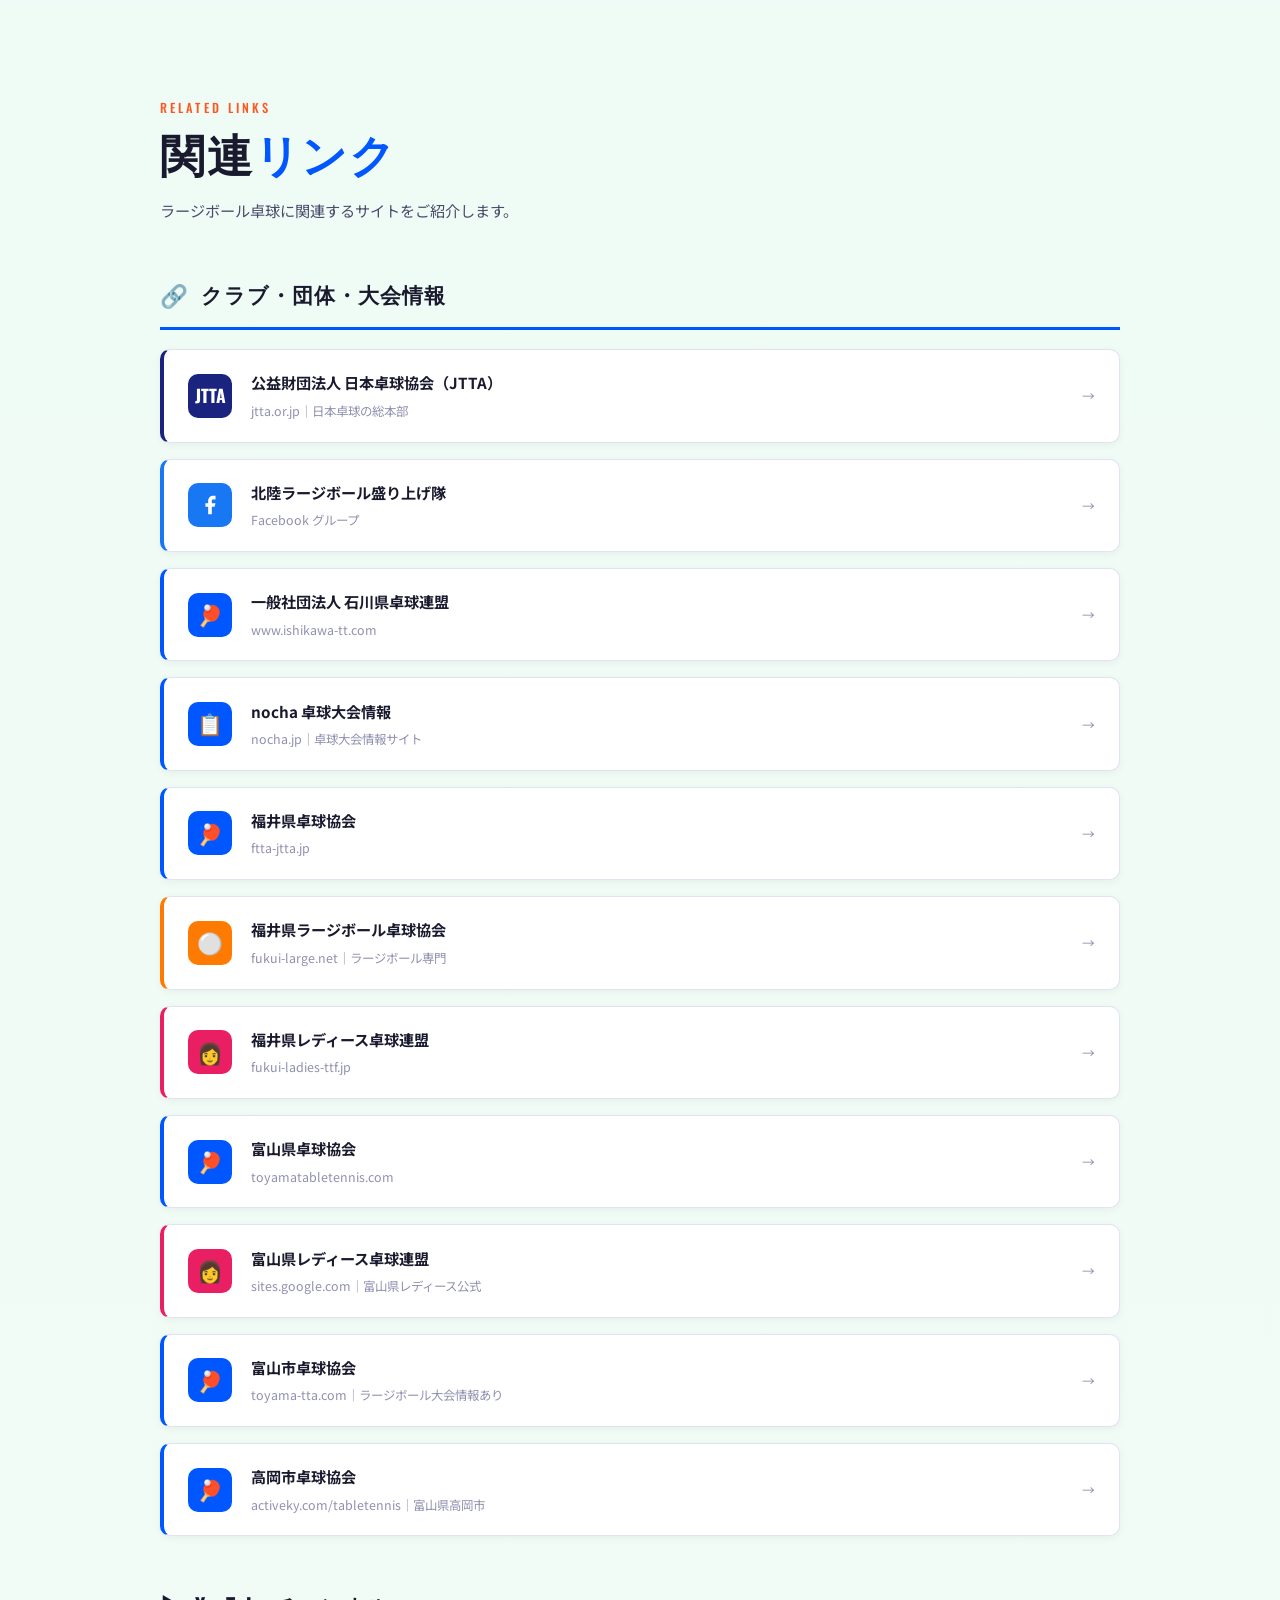
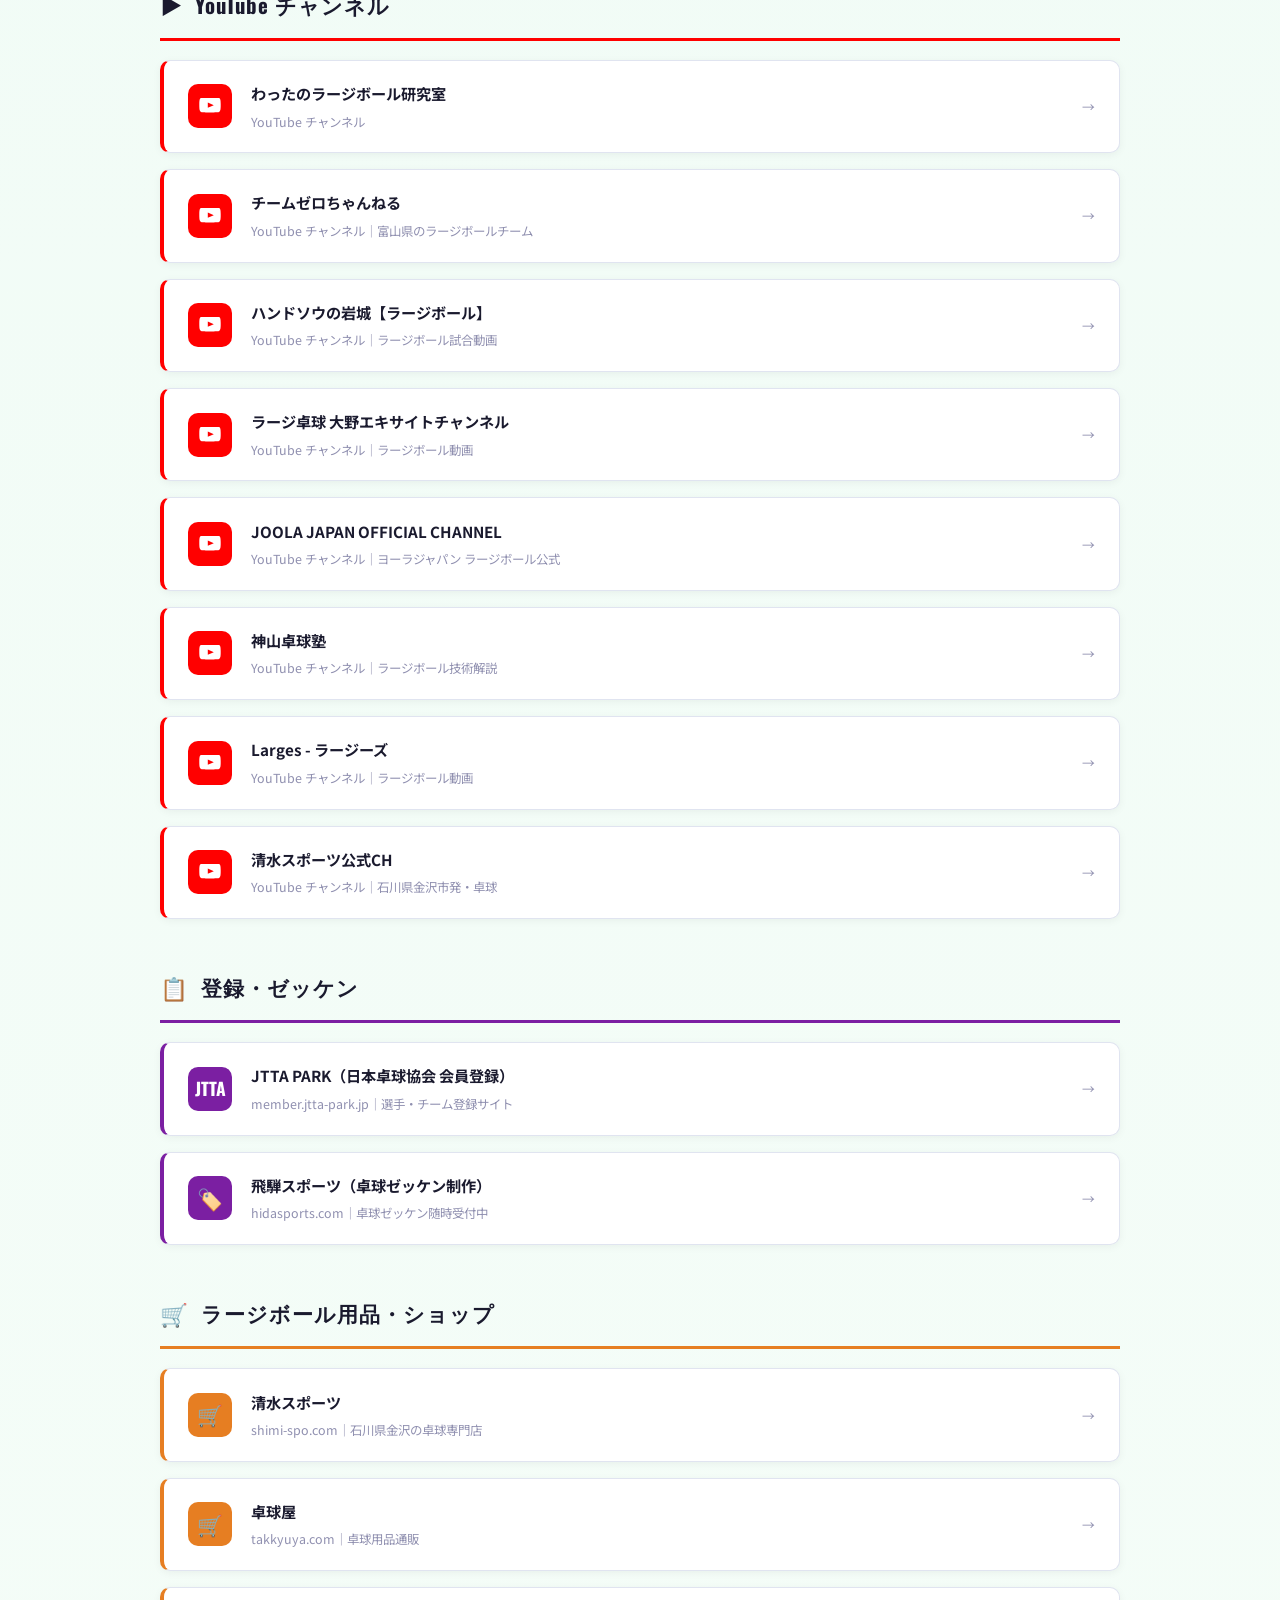
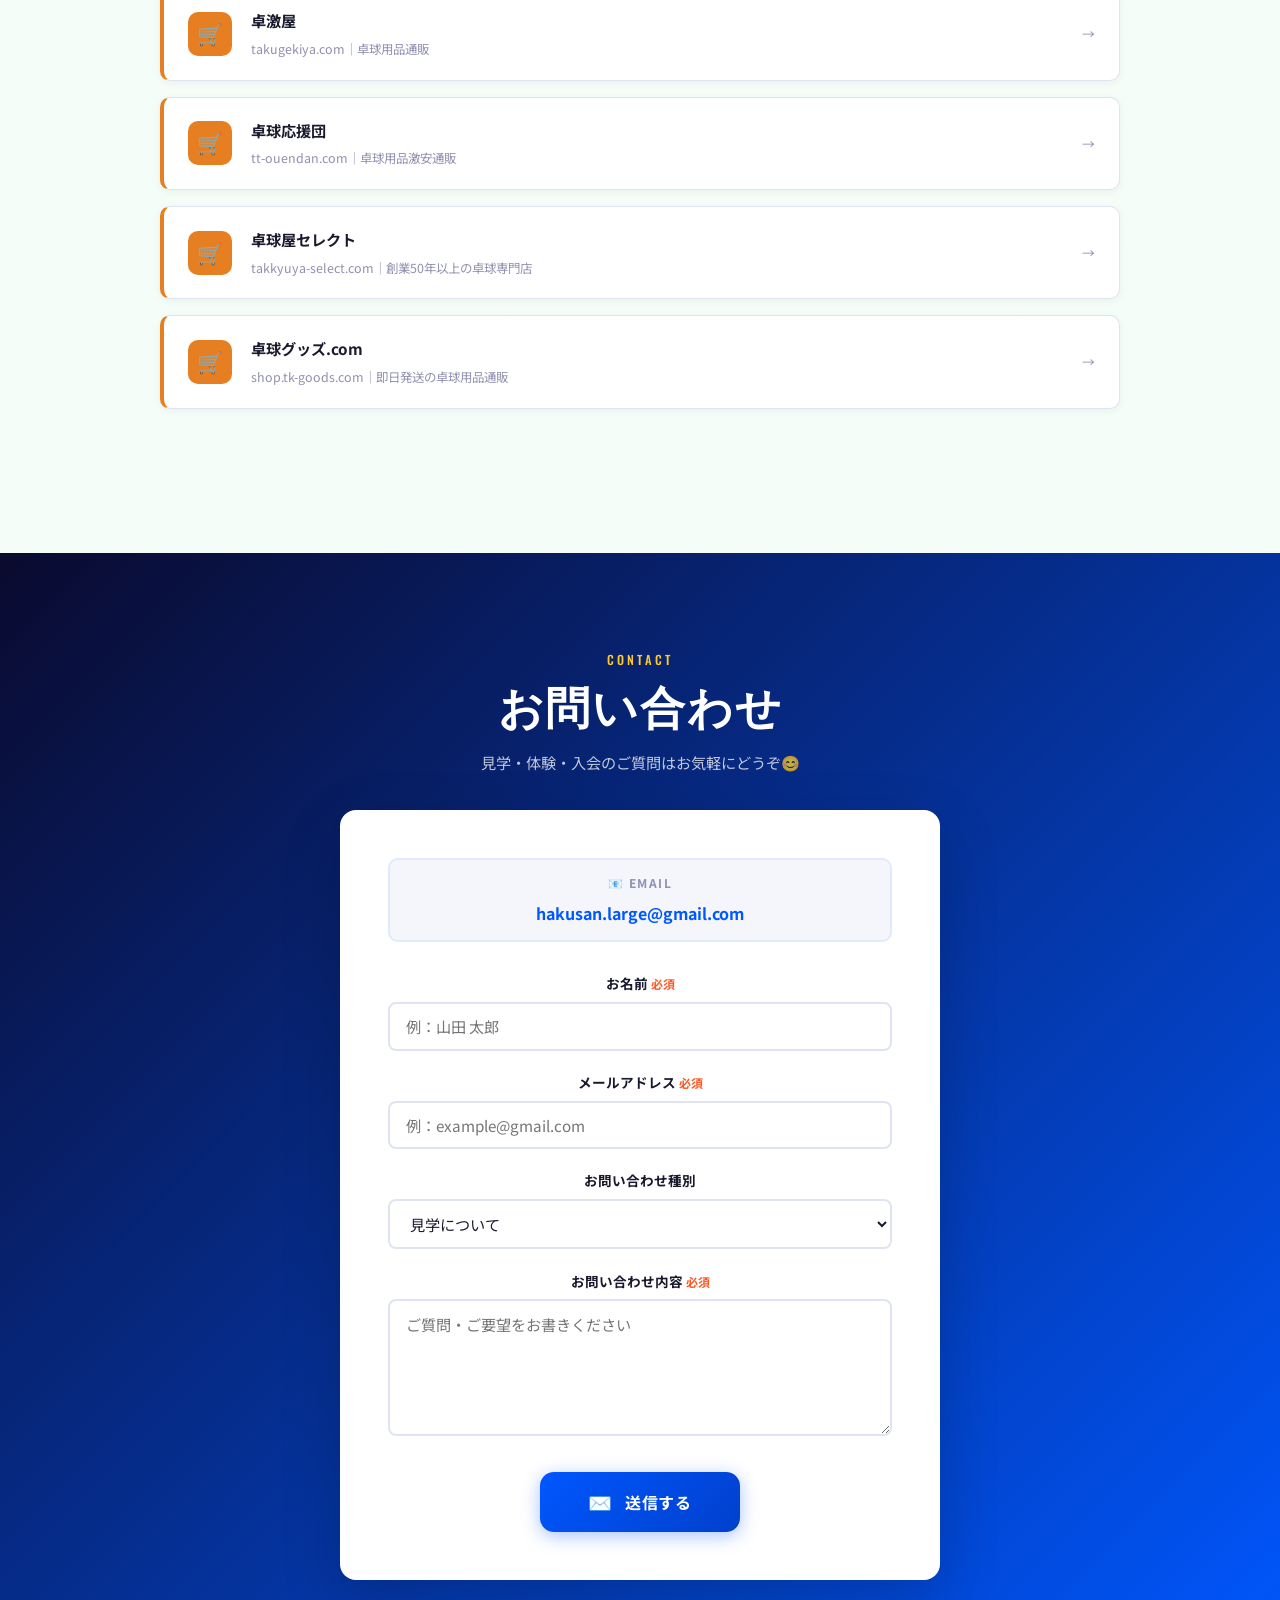
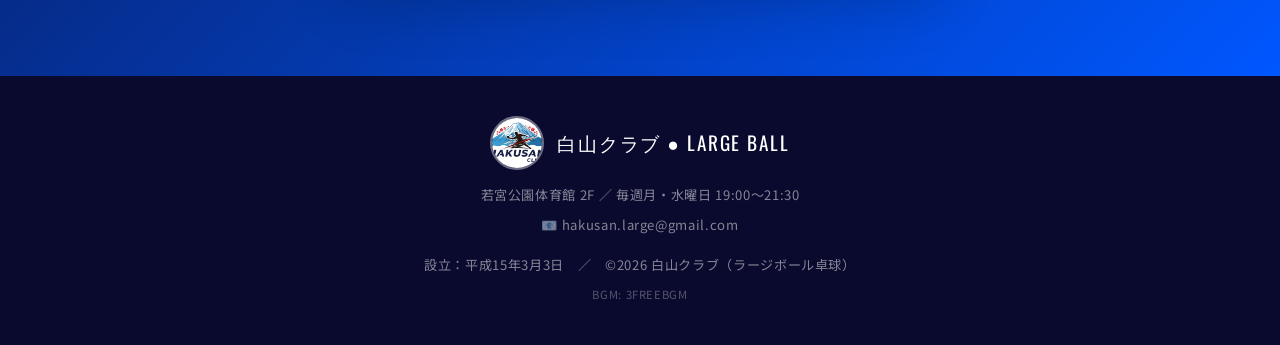
==== commit 9dd7c1d0: "Add files via upload" ====
--- a/index.html
+++ b/index.html
@@ -831,7 +831,7 @@
         <p style="font-family:'Oswald',sans-serif;font-size:0.78rem;letter-spacing:0.3em;color:#c63d00;text-transform:uppercase;margin:0 0 0.5rem">Post Corner</p>
         <h2 style="font-family:'Noto Sans JP',sans-serif;font-size:clamp(1.4rem,4vw,2rem);font-weight:800;color:#7a2e00;margin:0">みんなの投稿コーナー</h2>
         <p style="color:#8a4d1d;font-size:0.85rem;margin:0.7rem 0 0">感想・レビュー・自慢など、気軽に投稿してください</p>
-        <p style="color:#8a4d1d;font-size:0.85rem;line-height:1.8;margin:0.9rem auto 0;max-width:620px;background:rgba(255,255,255,0.55);border-radius:10px;padding:0.8rem 1rem">いただいた投稿は、すぐには表示されません。集まった投稿をまとめて確認したうえで、後日この場所で紹介します。安心してお寄せください。</p>
+        <p style="color:#8a4d1d;font-size:0.85rem;line-height:1.8;margin:0.9rem auto 0;max-width:620px;background:rgba(255,255,255,0.55);border-radius:10px;padding:0.8rem 1rem">いただいた投稿は、すぐには表示されません。集まった投稿をまとめて確認したうえで、定期的にこの場所で紹介します。安心してお寄せください。</p>
       </div>
       <div style="position:relative;border:8px double #ffff00;box-shadow:0 0 8px #ffff00,0 0 16px #ffff00;border-radius:4px;padding:2.2rem 1rem 2rem;margin-top:2rem;margin-bottom:1rem">
         <div style="display:flex;flex-direction:column;gap:1.3rem">
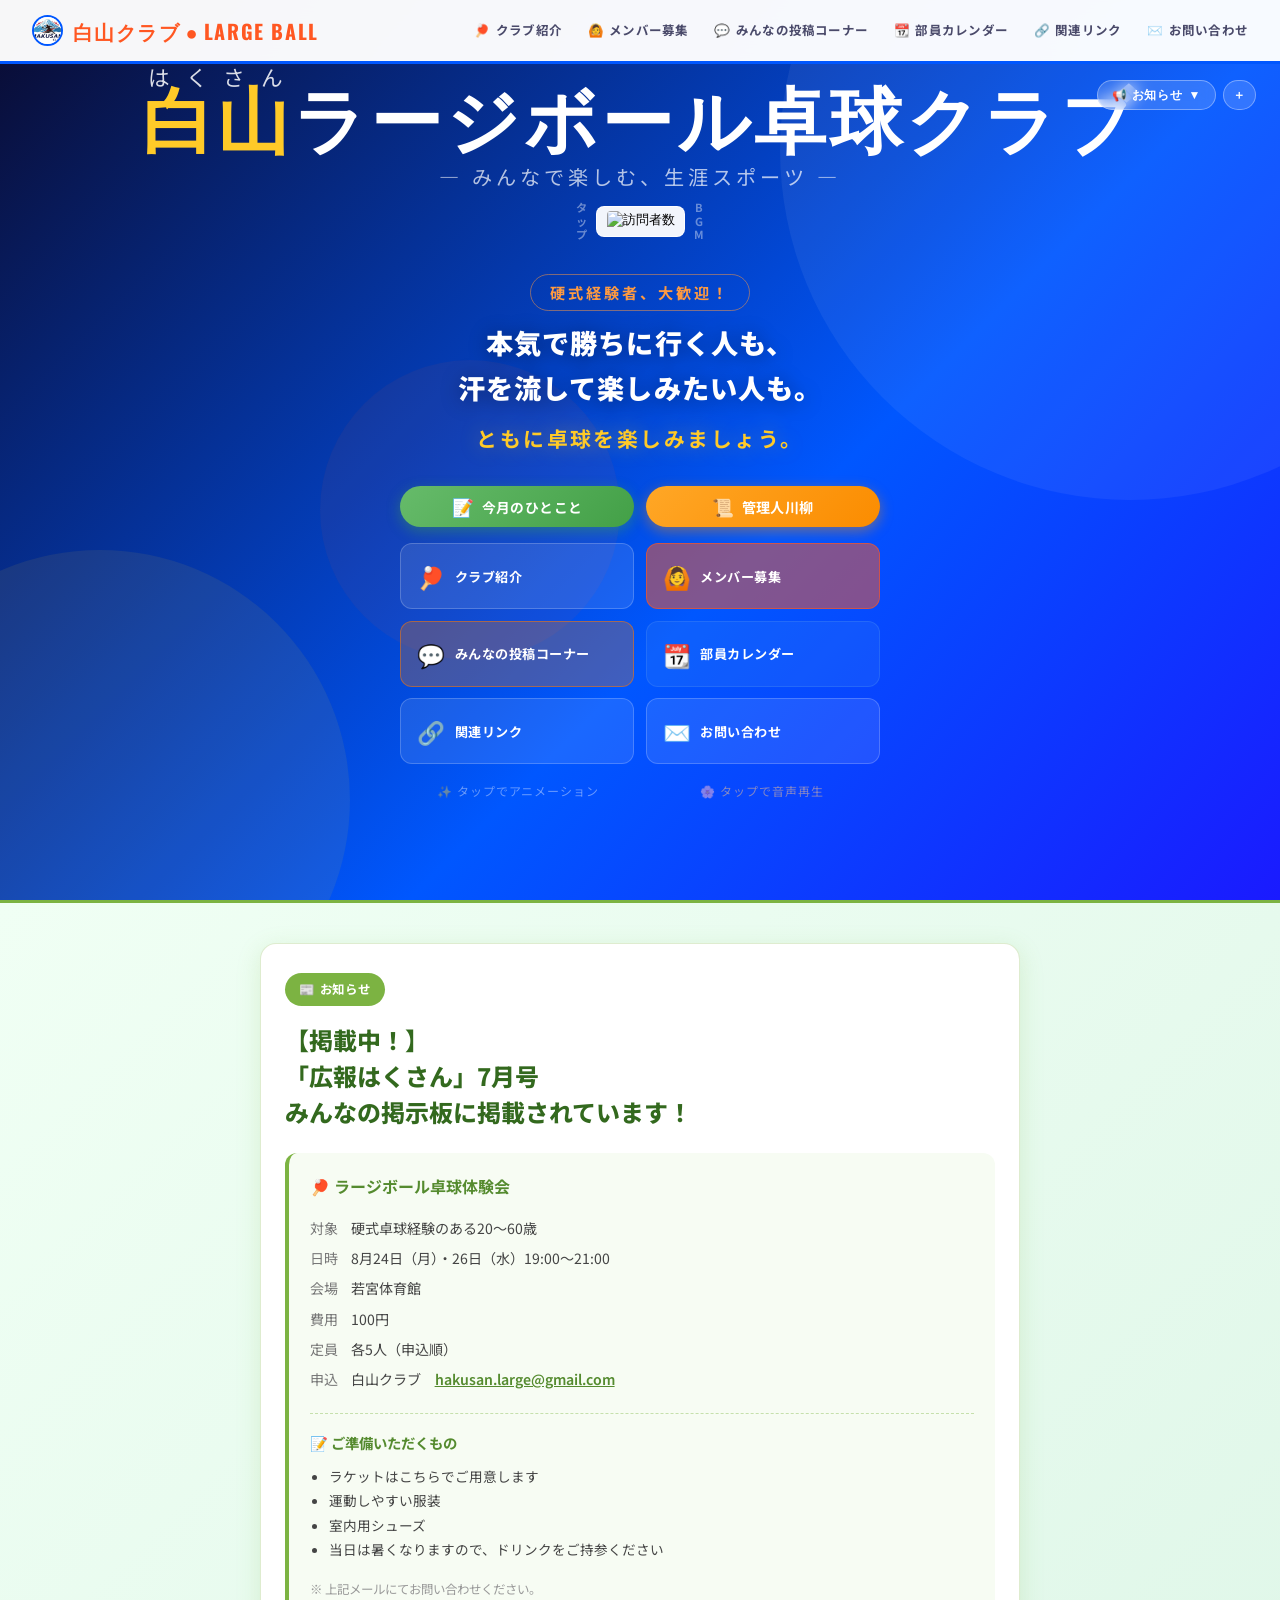
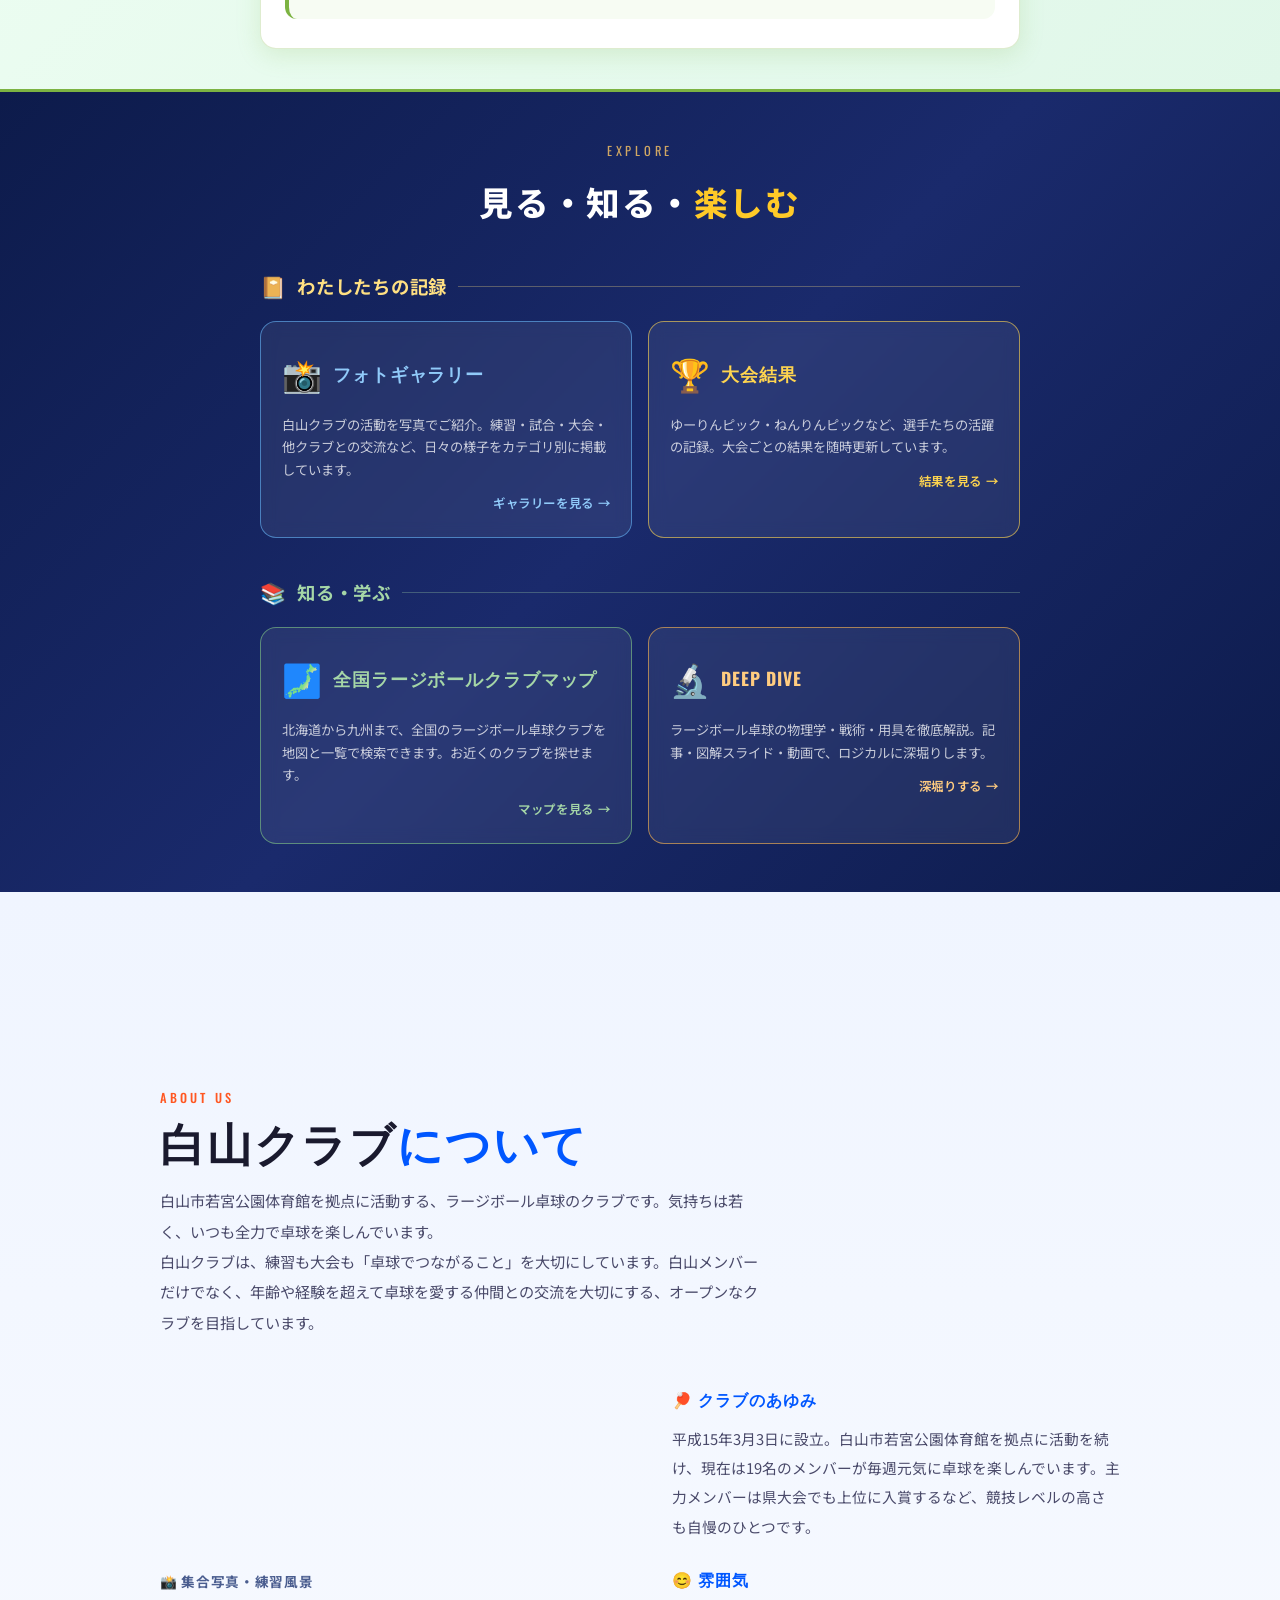
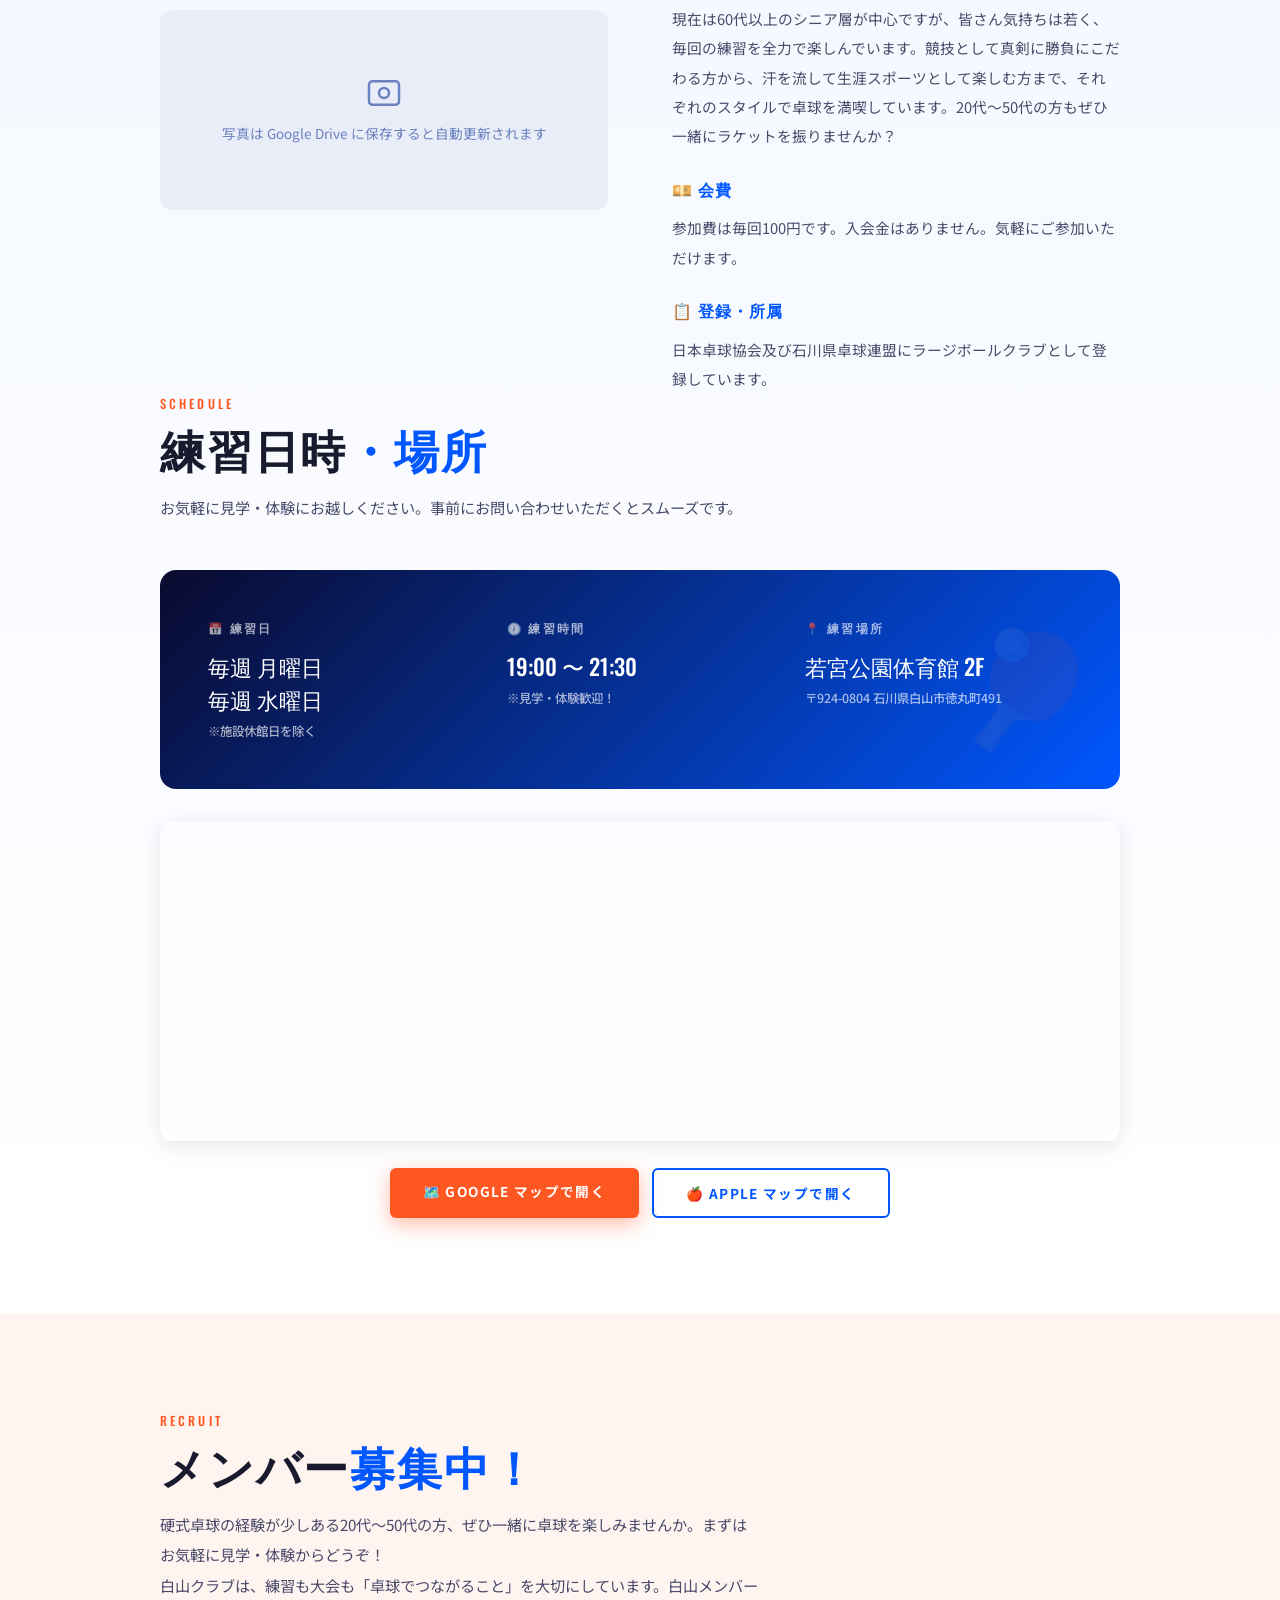
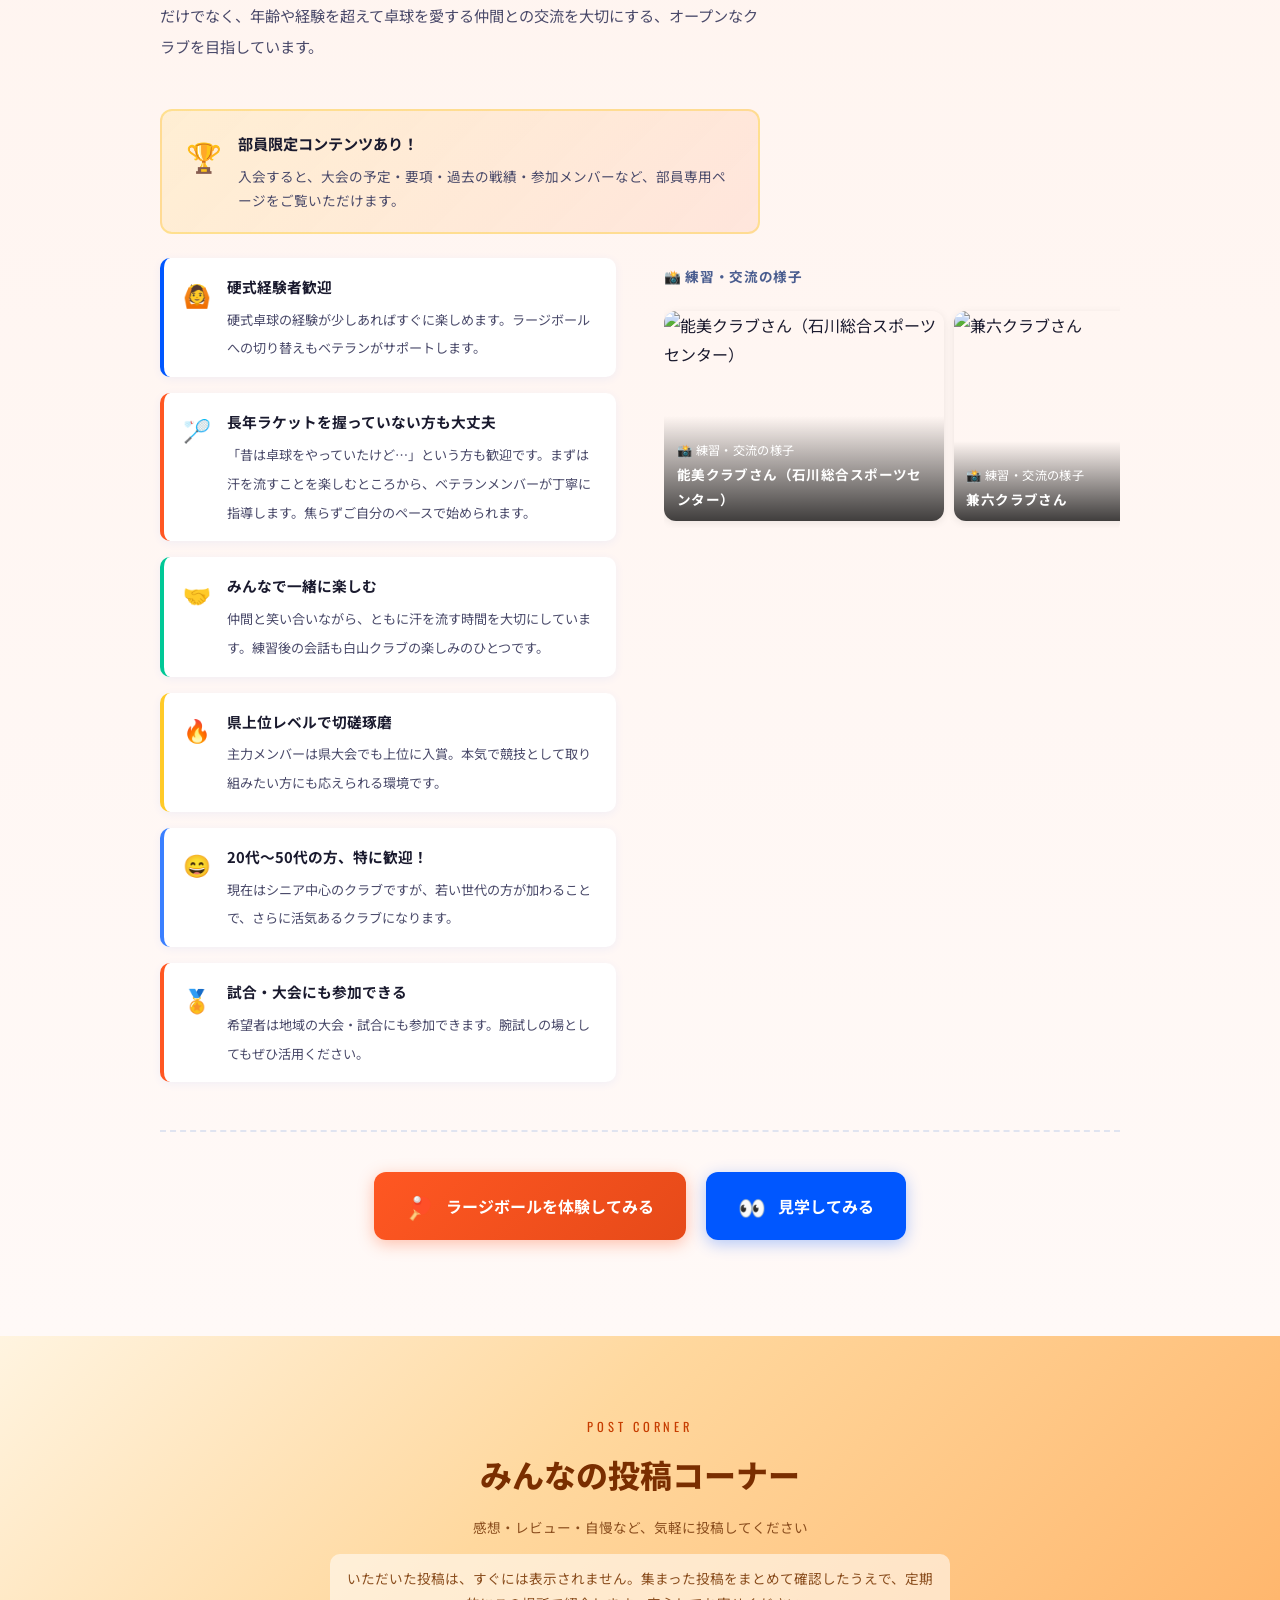
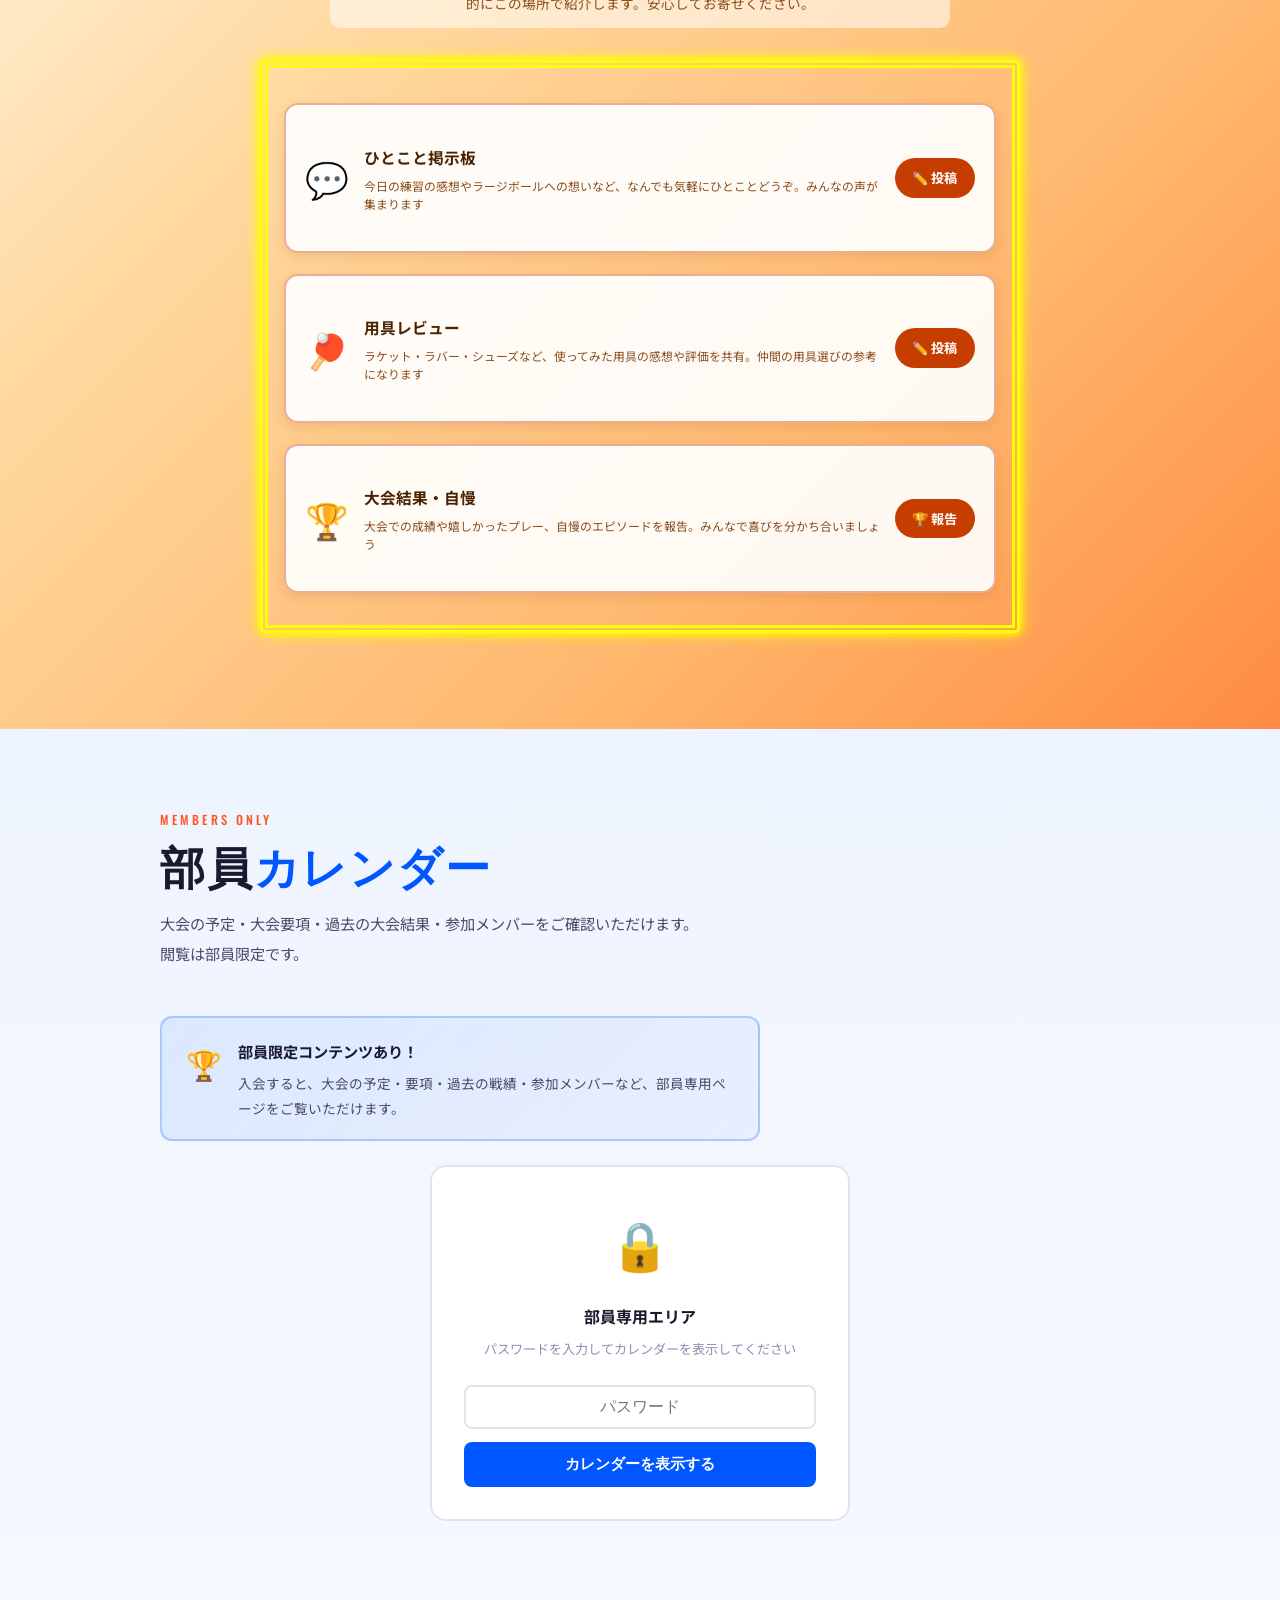
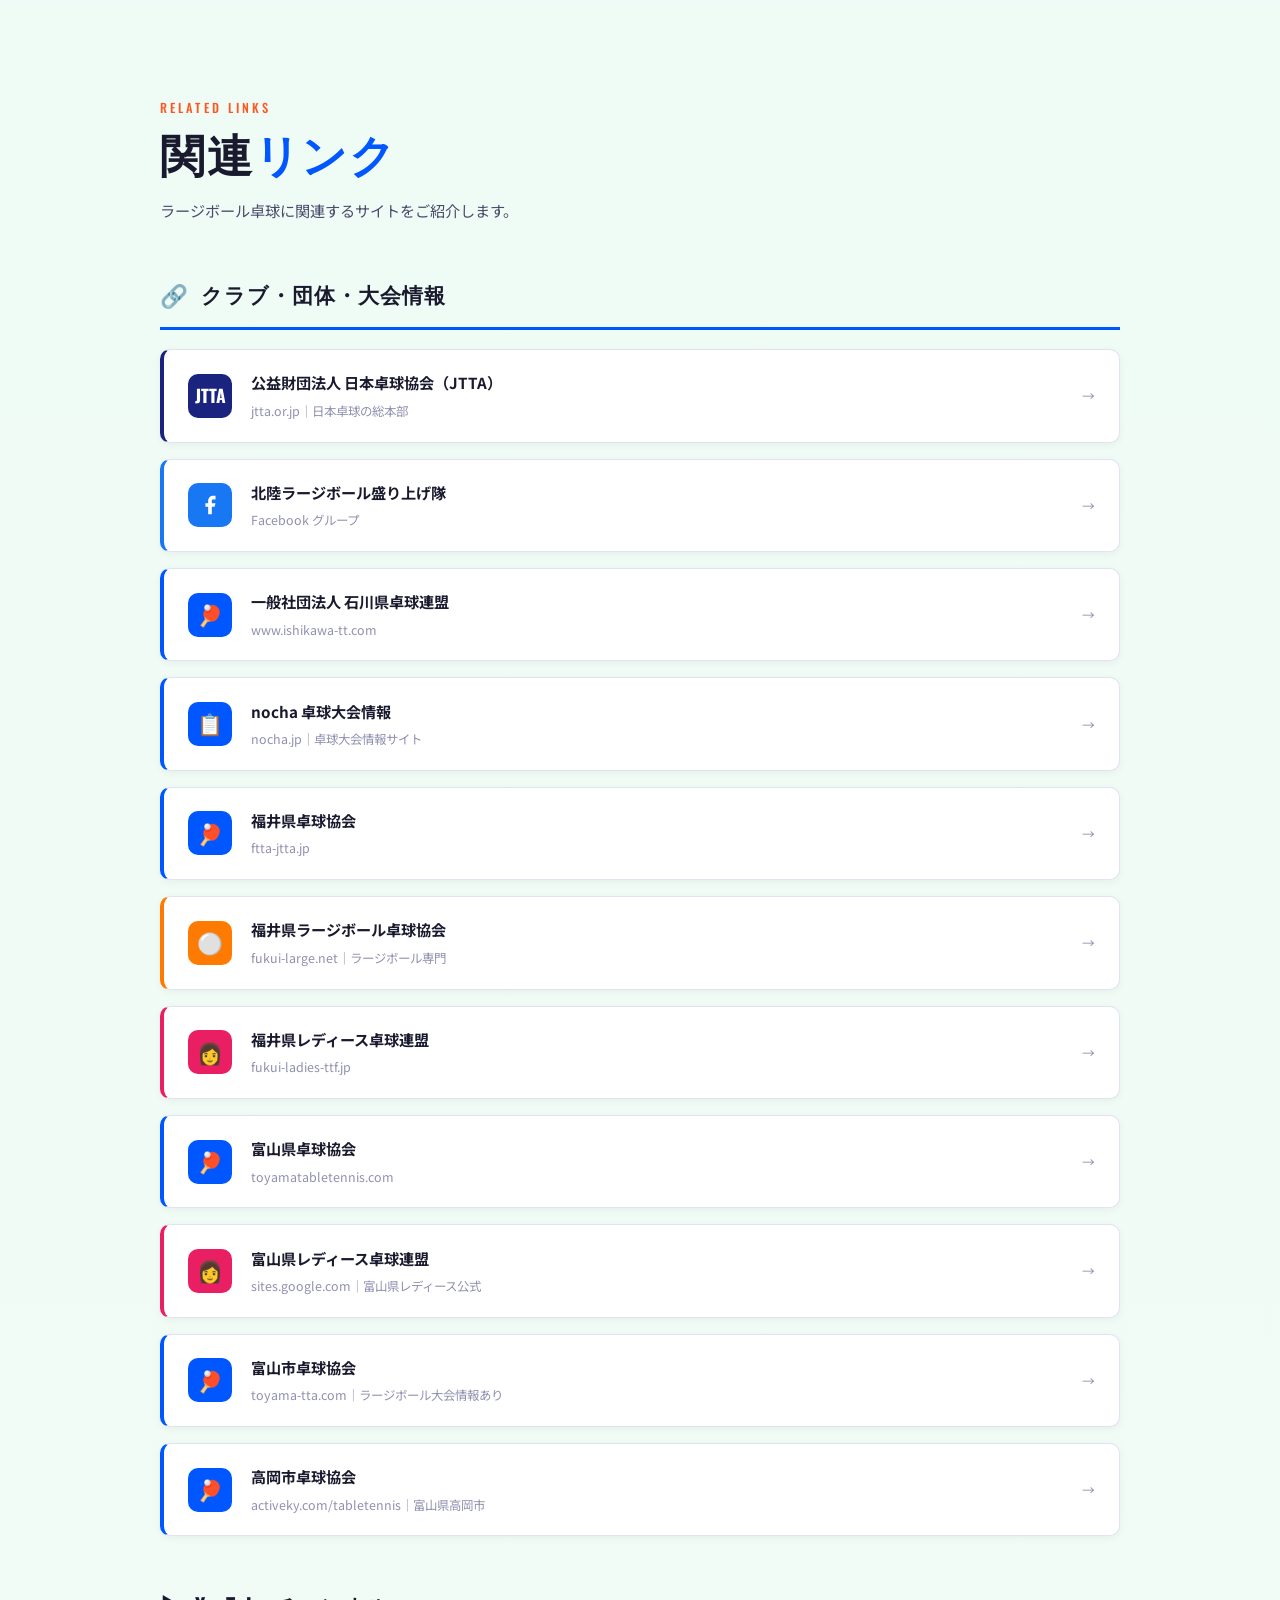
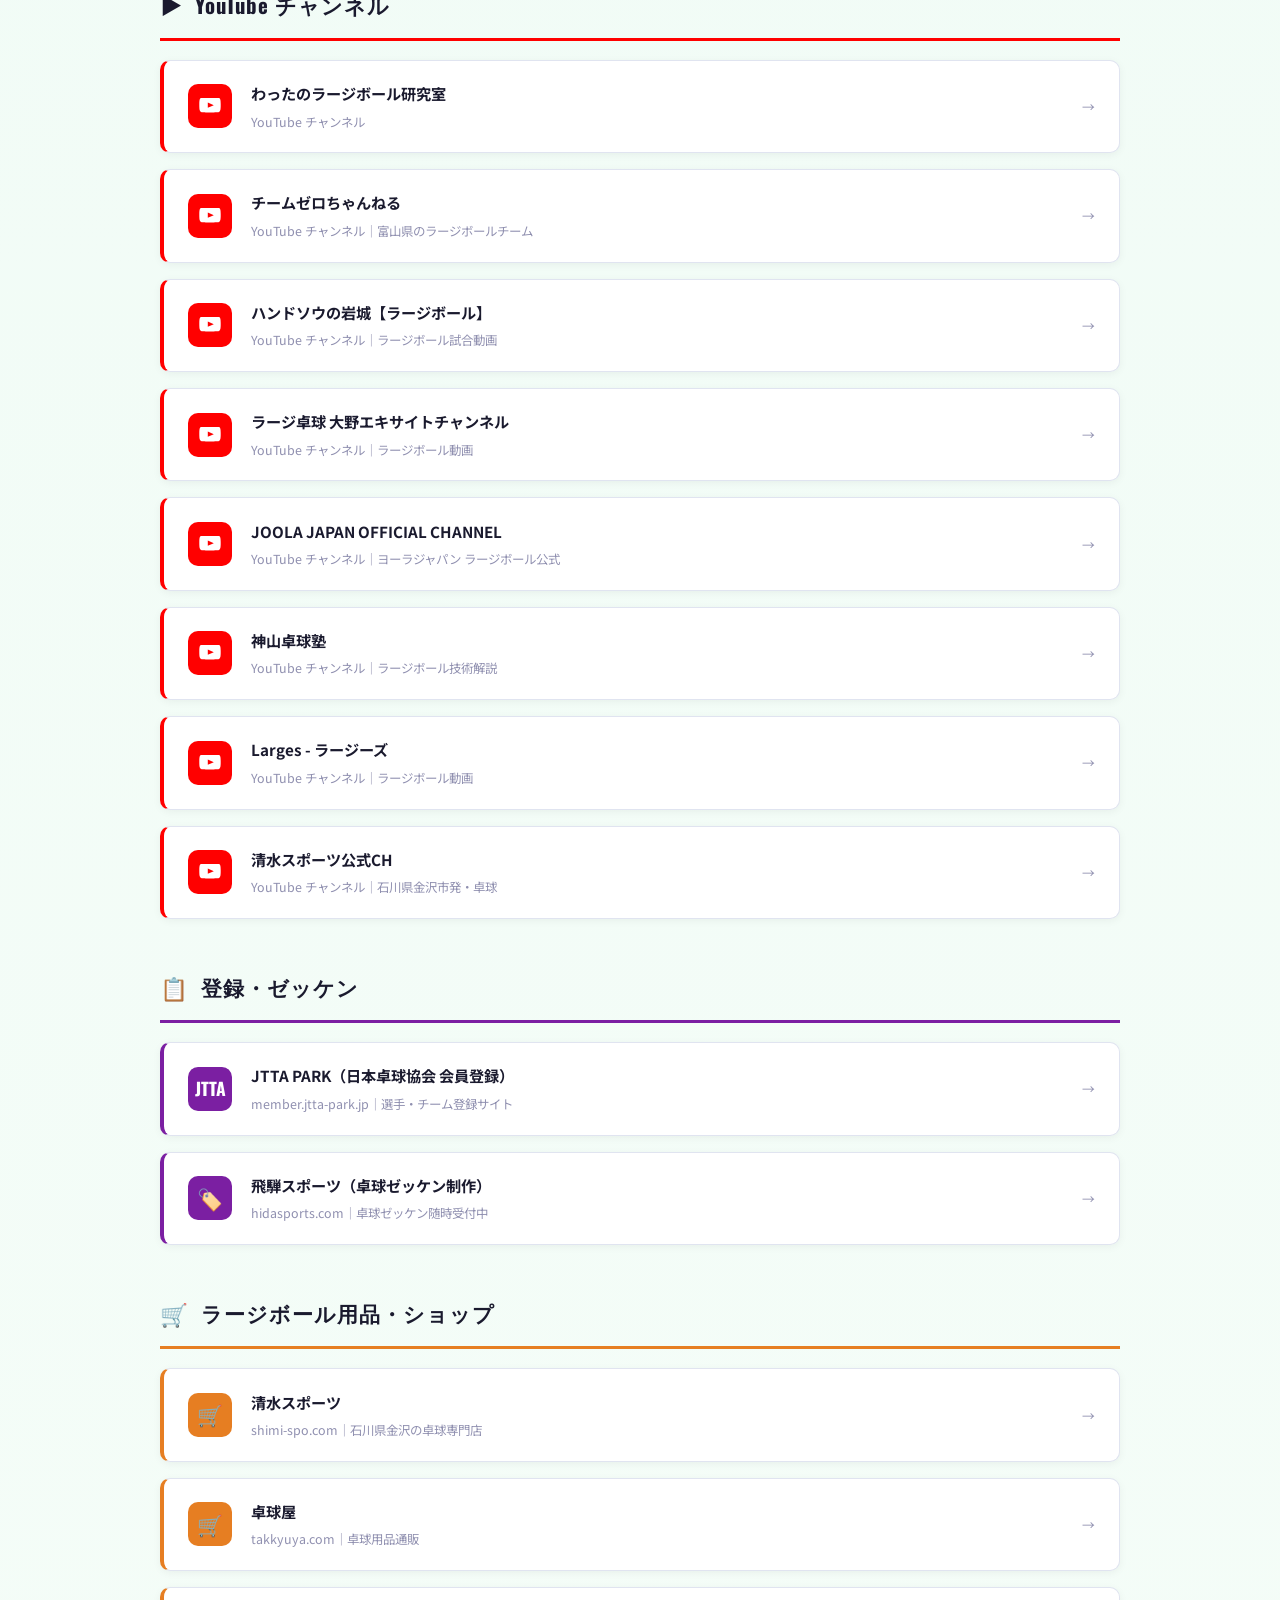
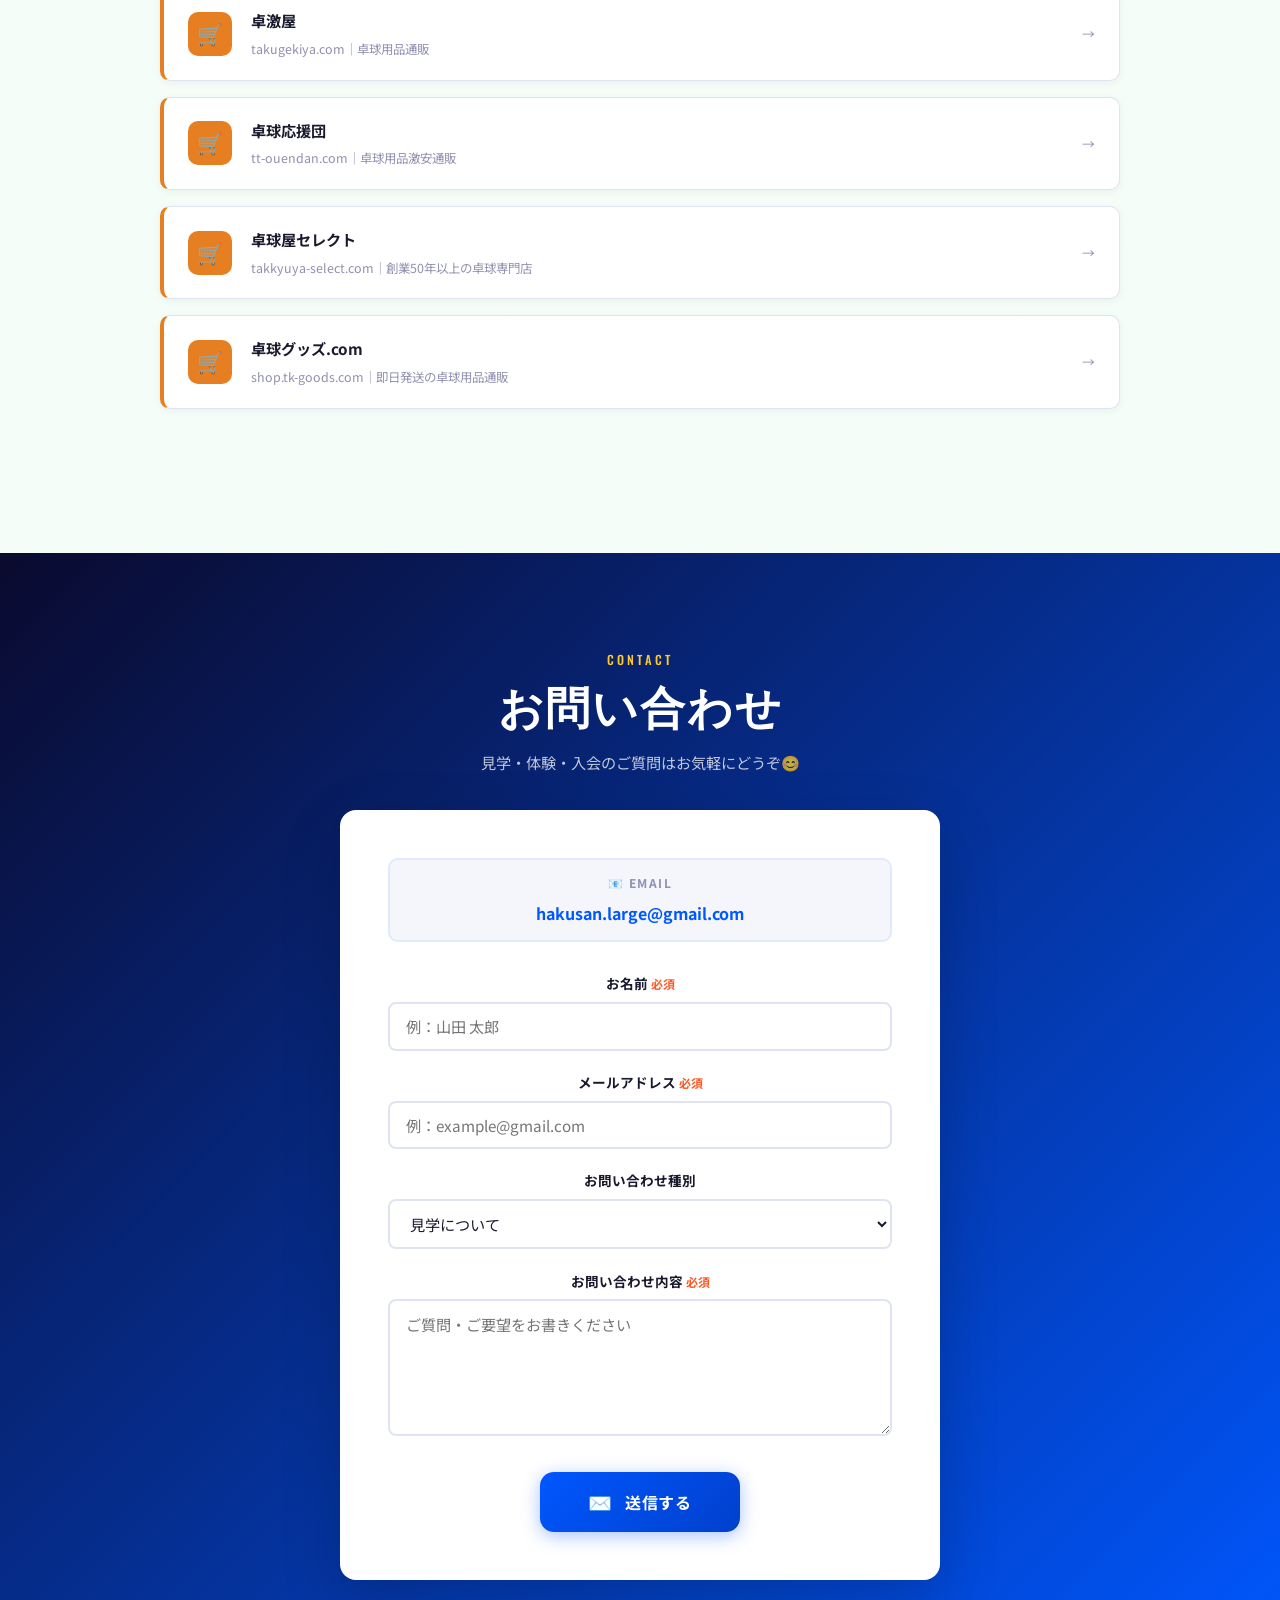
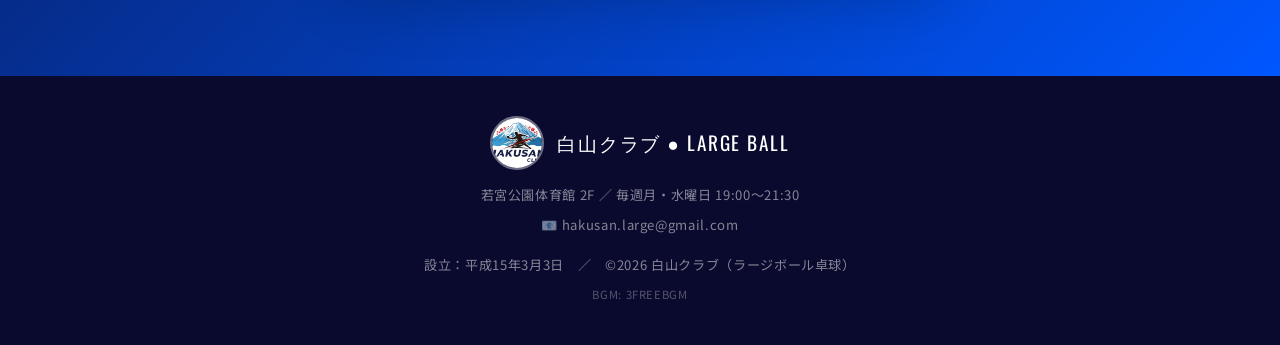
==== commit aa9e86d8: "Add files via upload" ====
--- a/index.html
+++ b/index.html
@@ -561,7 +561,7 @@
     <div style="background:#fff;border-radius:16px;padding:1.8rem 1.5rem;box-shadow:0 6px 24px rgba(124,179,66,0.18);border:1px solid rgba(124,179,66,0.25)">
       <div style="display:inline-block;background:#7cb342;color:#fff;font-weight:700;font-size:0.78rem;padding:0.35rem 0.9rem;border-radius:50px;letter-spacing:0.05em;margin-bottom:1rem">📰 お知らせ</div>
       <h2 style="font-family:'Noto Sans JP',sans-serif;font-size:clamp(1.15rem,4vw,1.5rem);font-weight:800;color:#33691e;line-height:1.5;margin:0 0 1.4rem">
-        【事前告知！】<br>「広報はくさん」7月号<br>みんなの掲示板に掲載されます！
+        【掲載中！】<br>「広報はくさん」7月号<br>みんなの掲示板に掲載されています！
       </h2>
       <div style="background:#f7fcf3;border-radius:12px;padding:1.2rem 1.3rem;border-left:4px solid #7cb342">
         <p style="font-weight:700;color:#558b2f;font-size:1rem;margin:0 0 0.8rem">🏓 ラージボール卓球体験会</p>
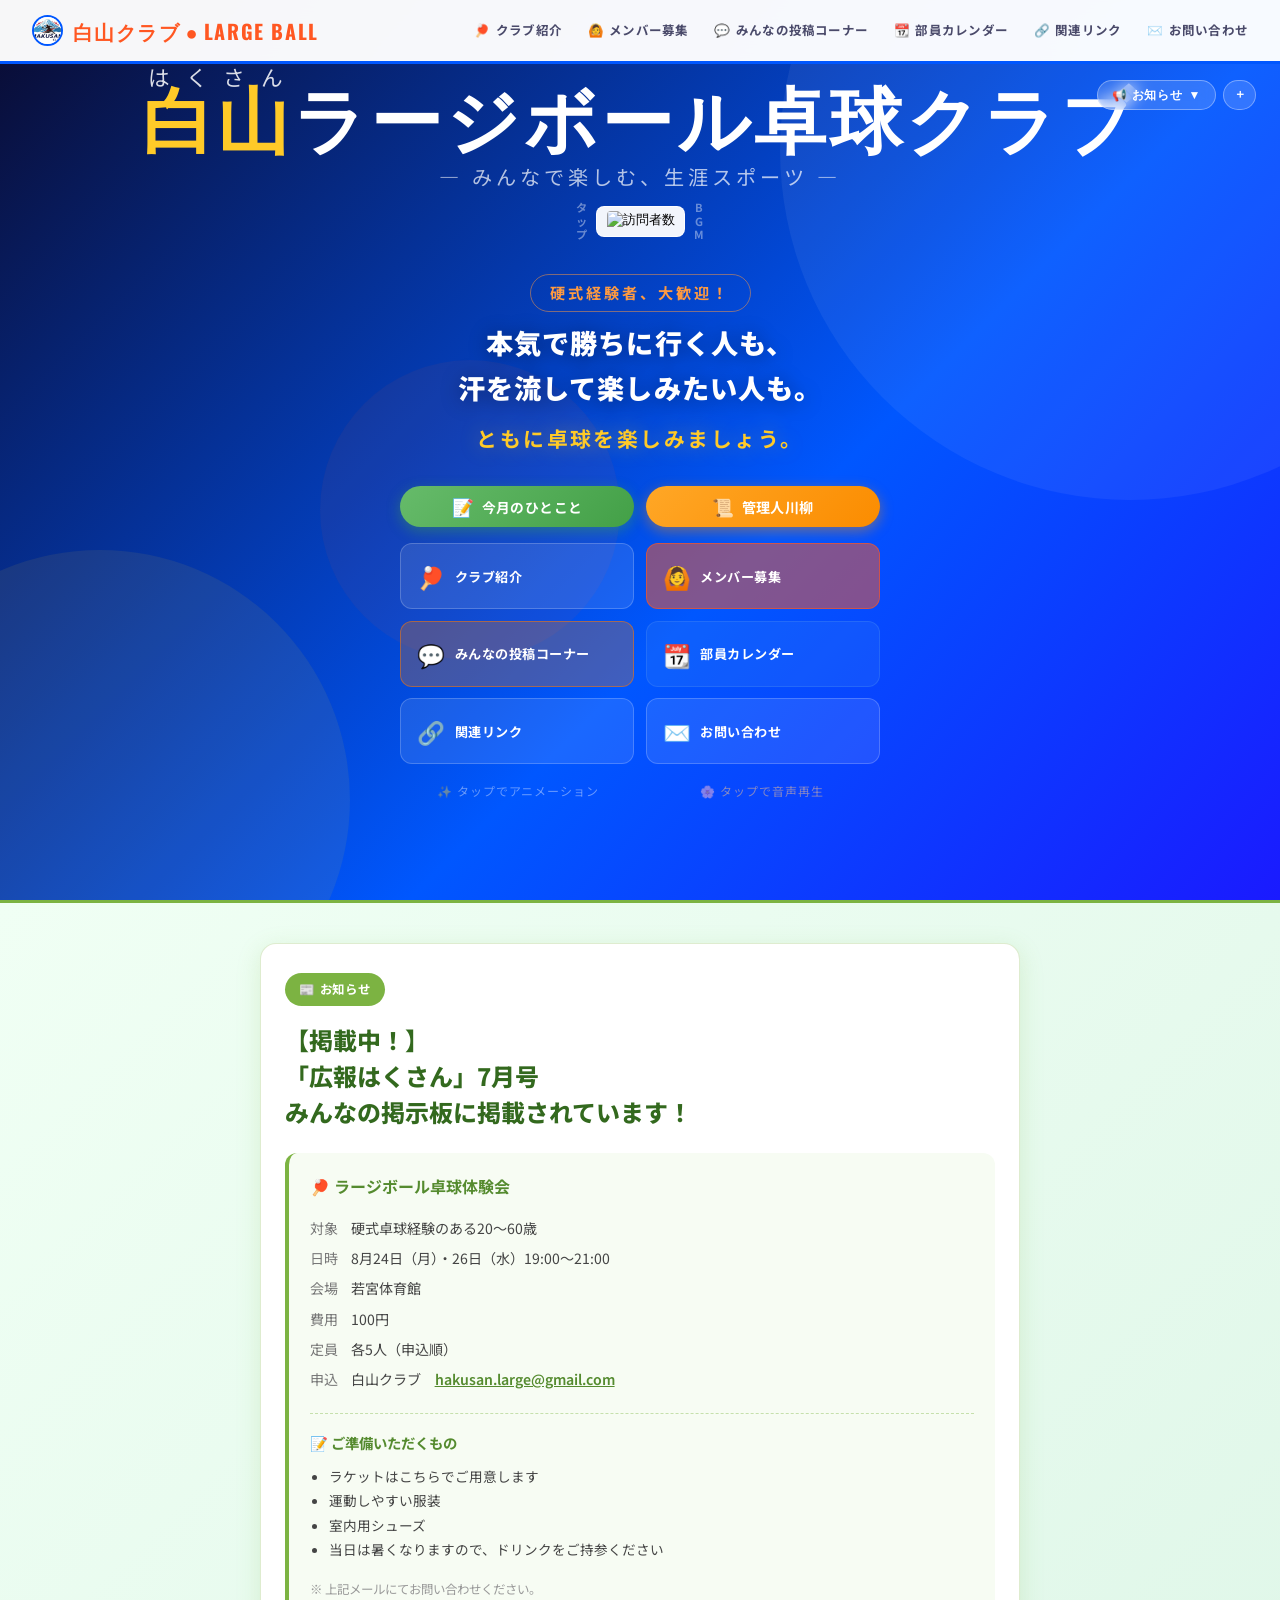
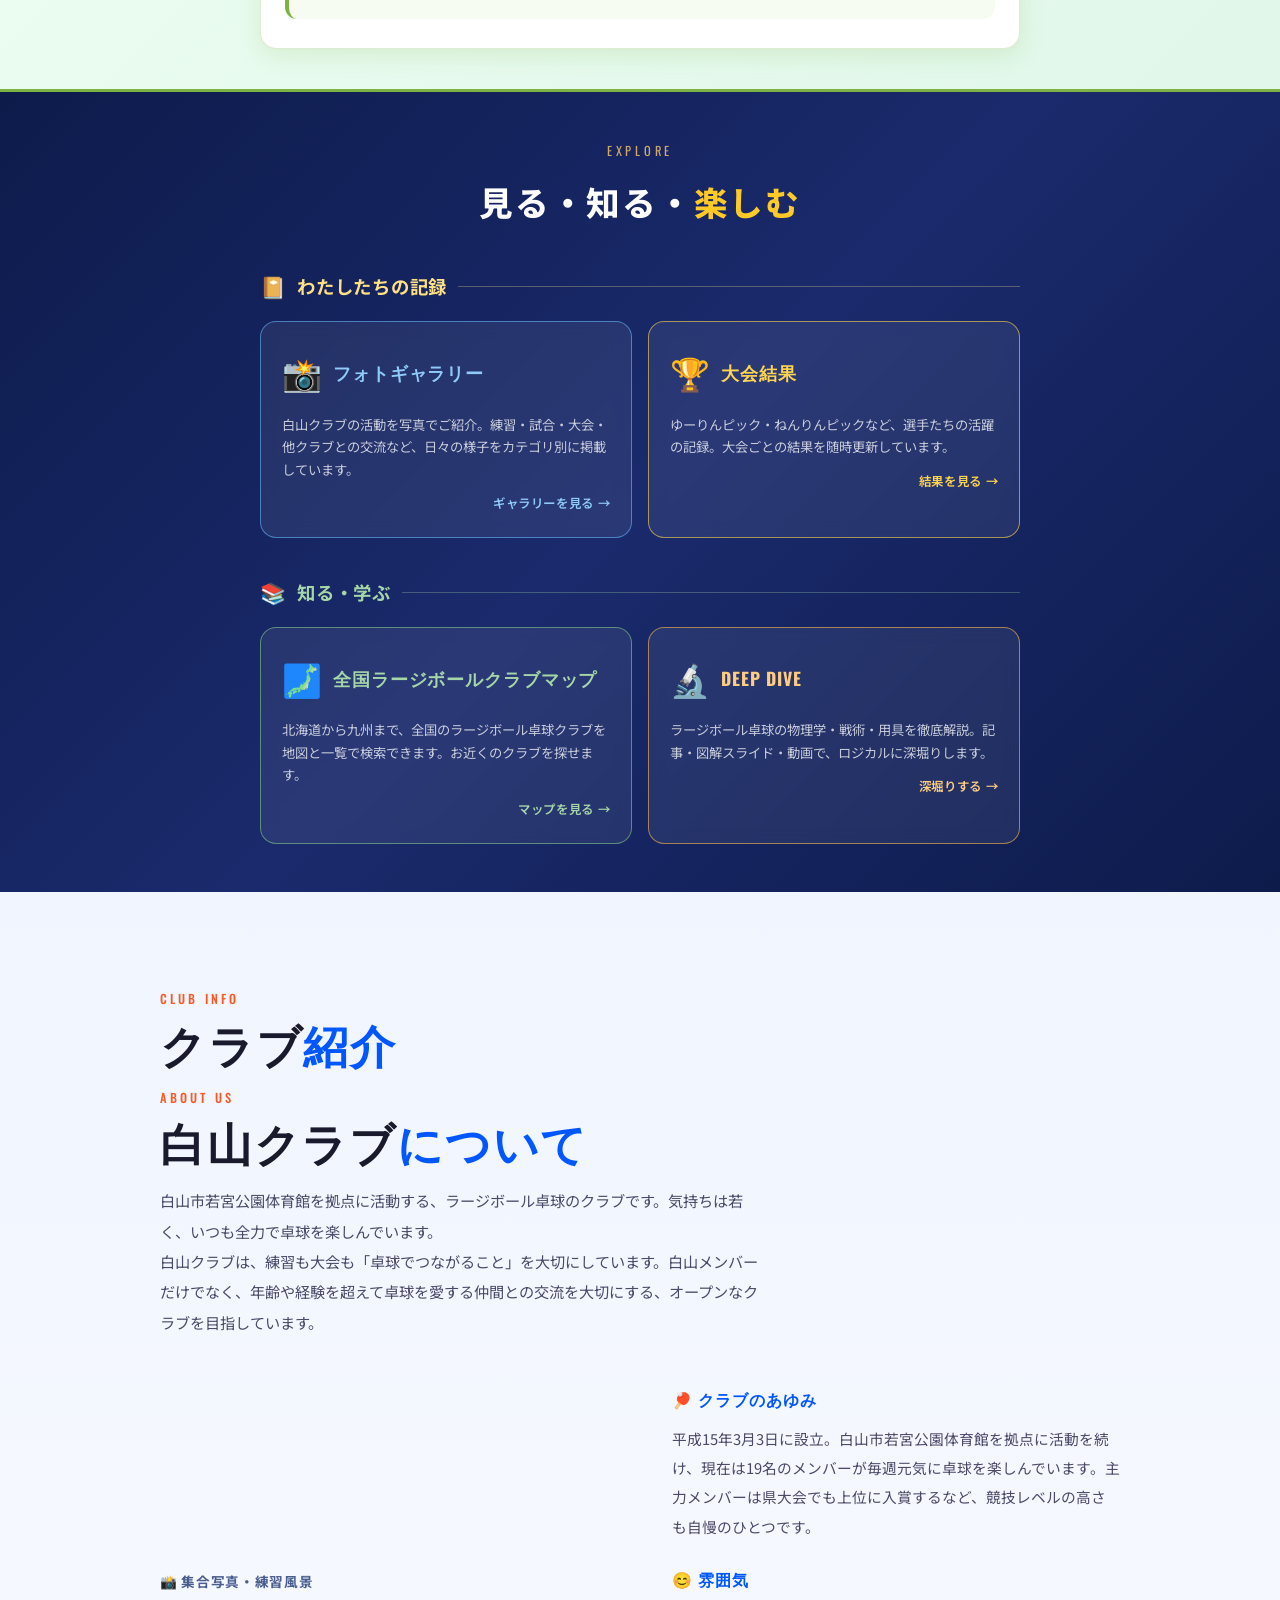
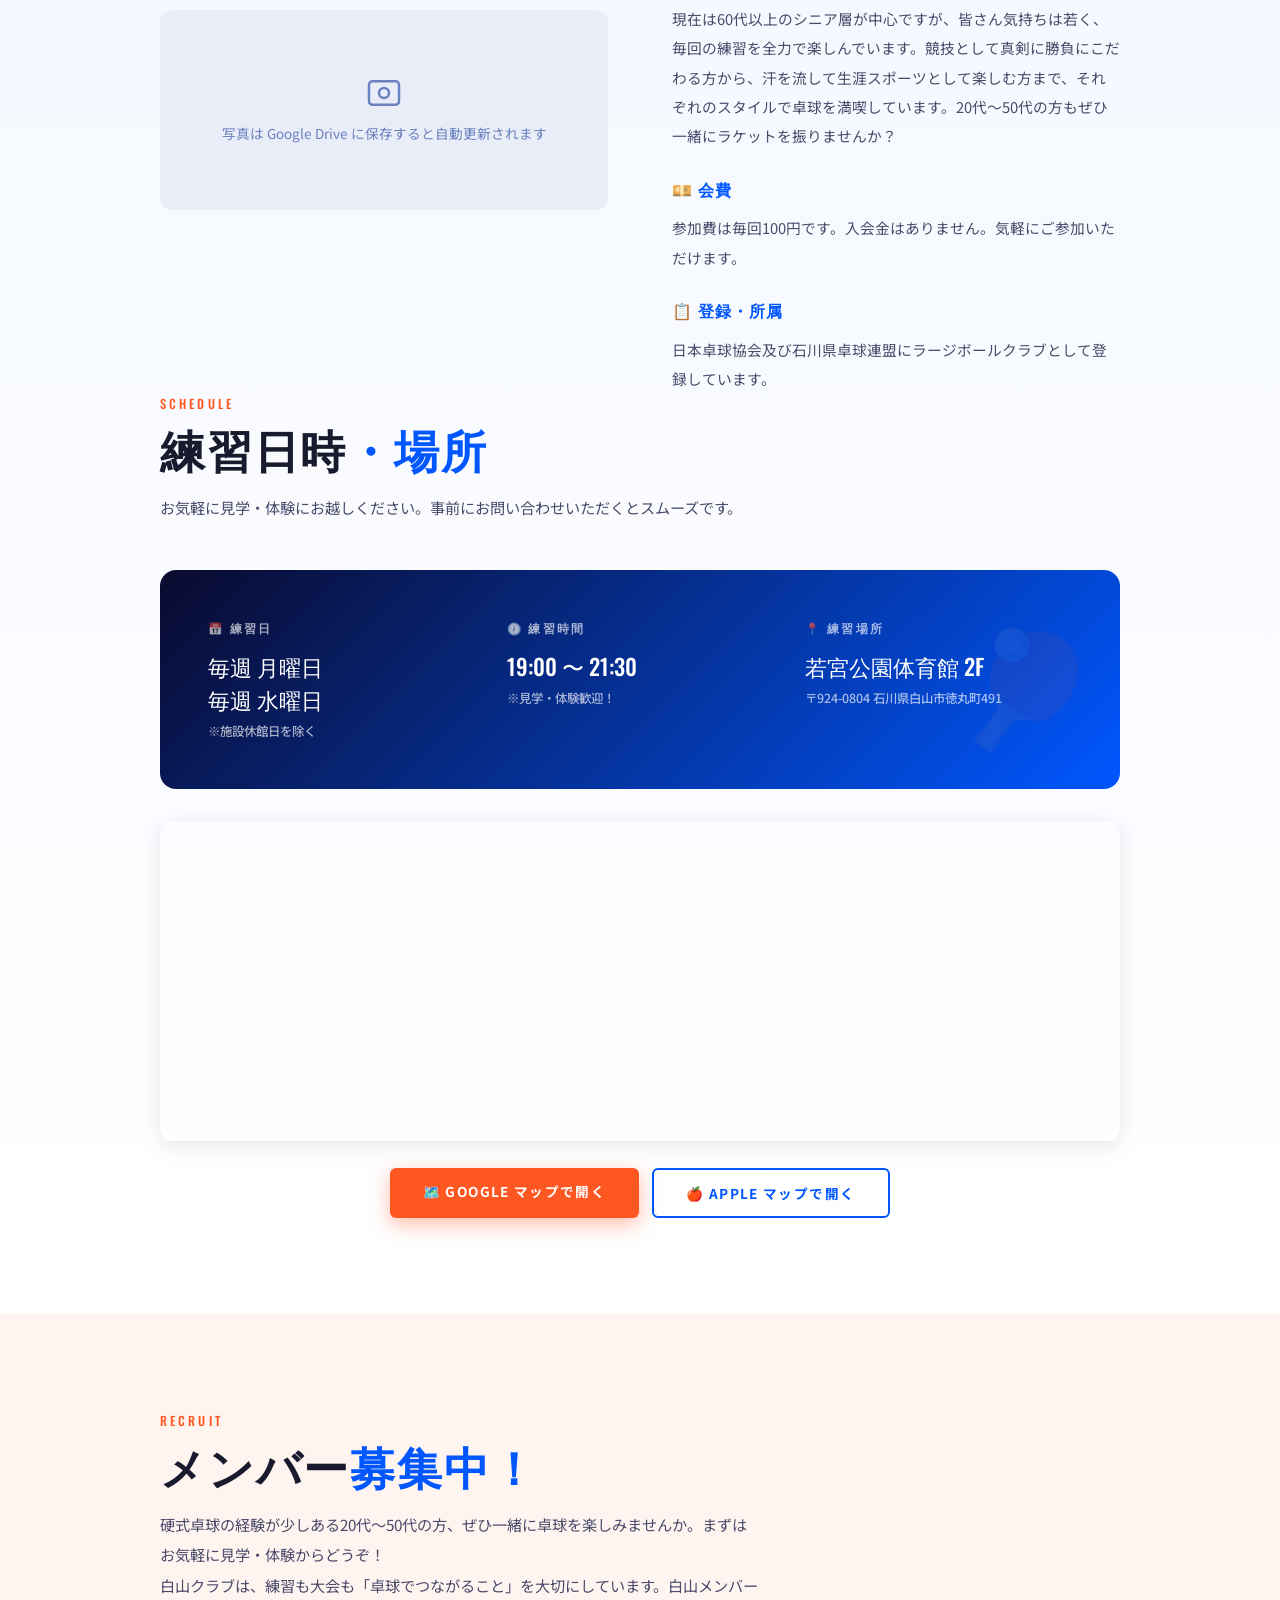
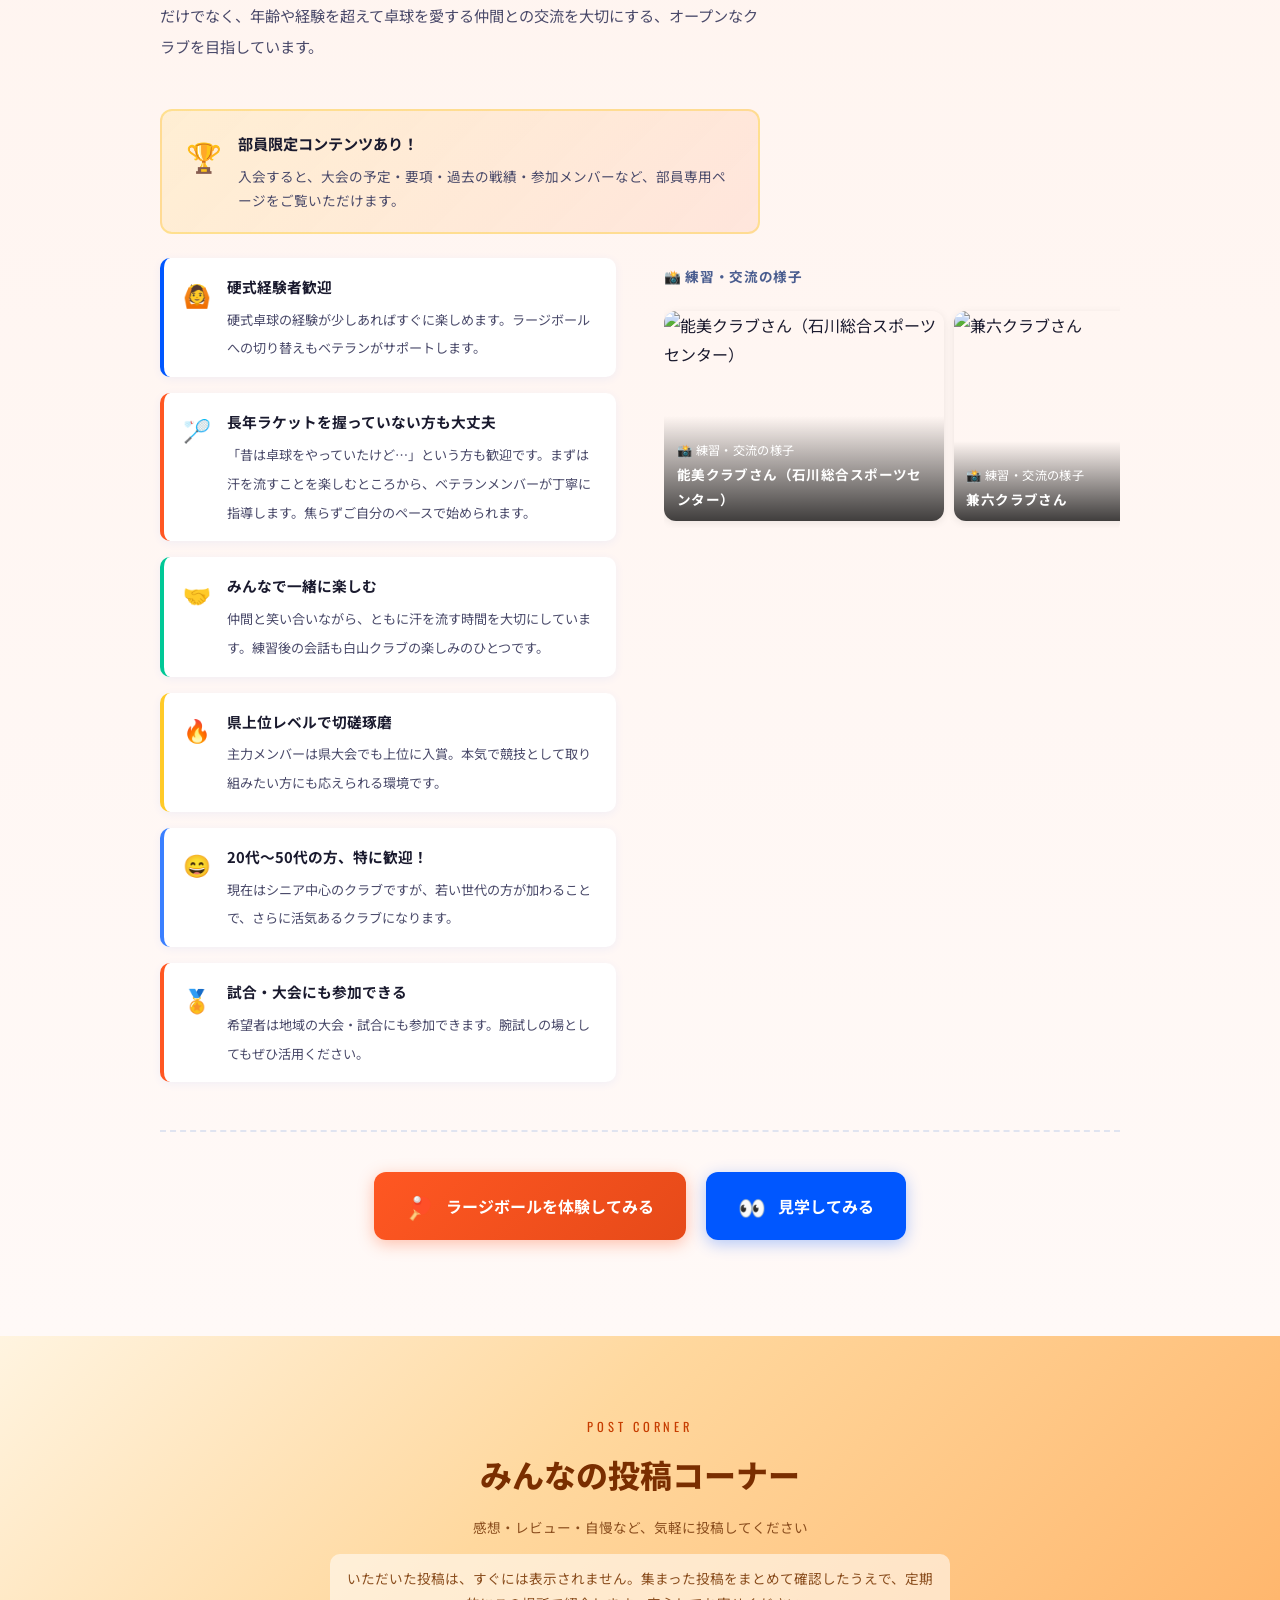
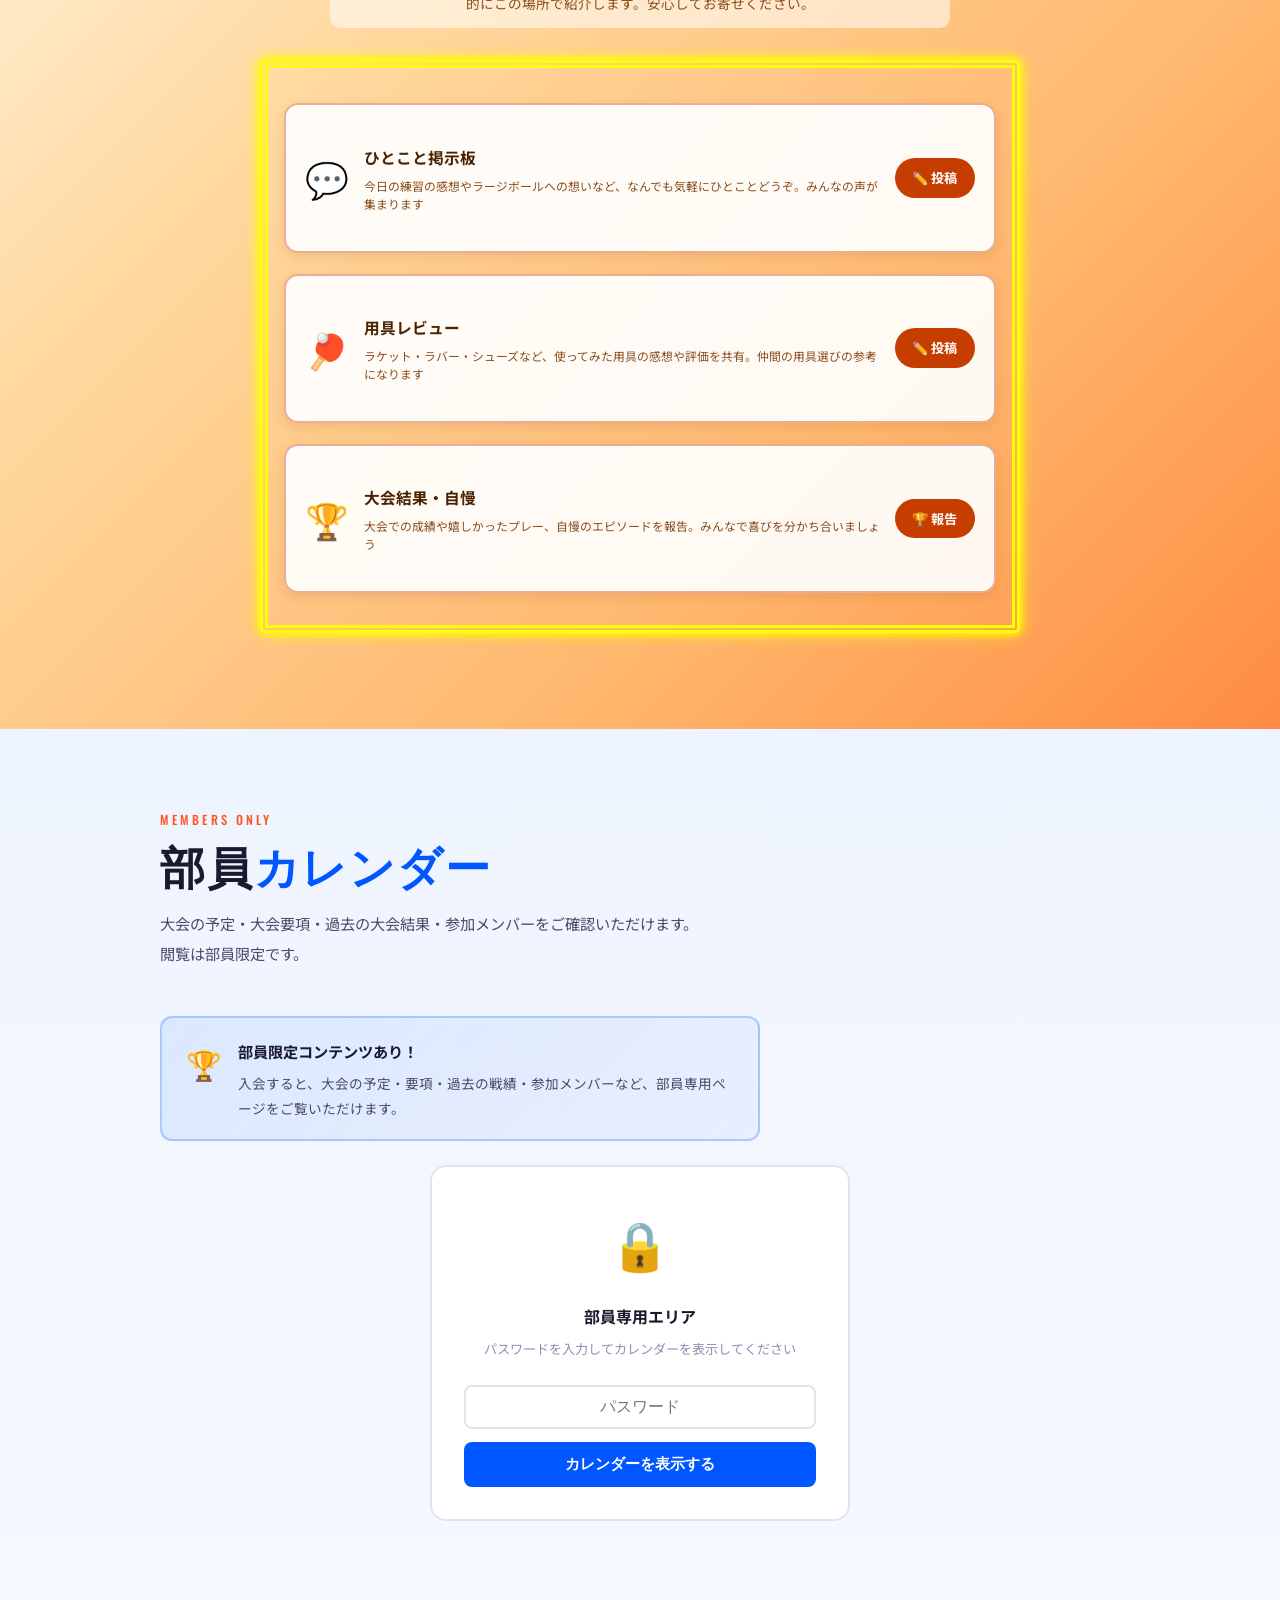
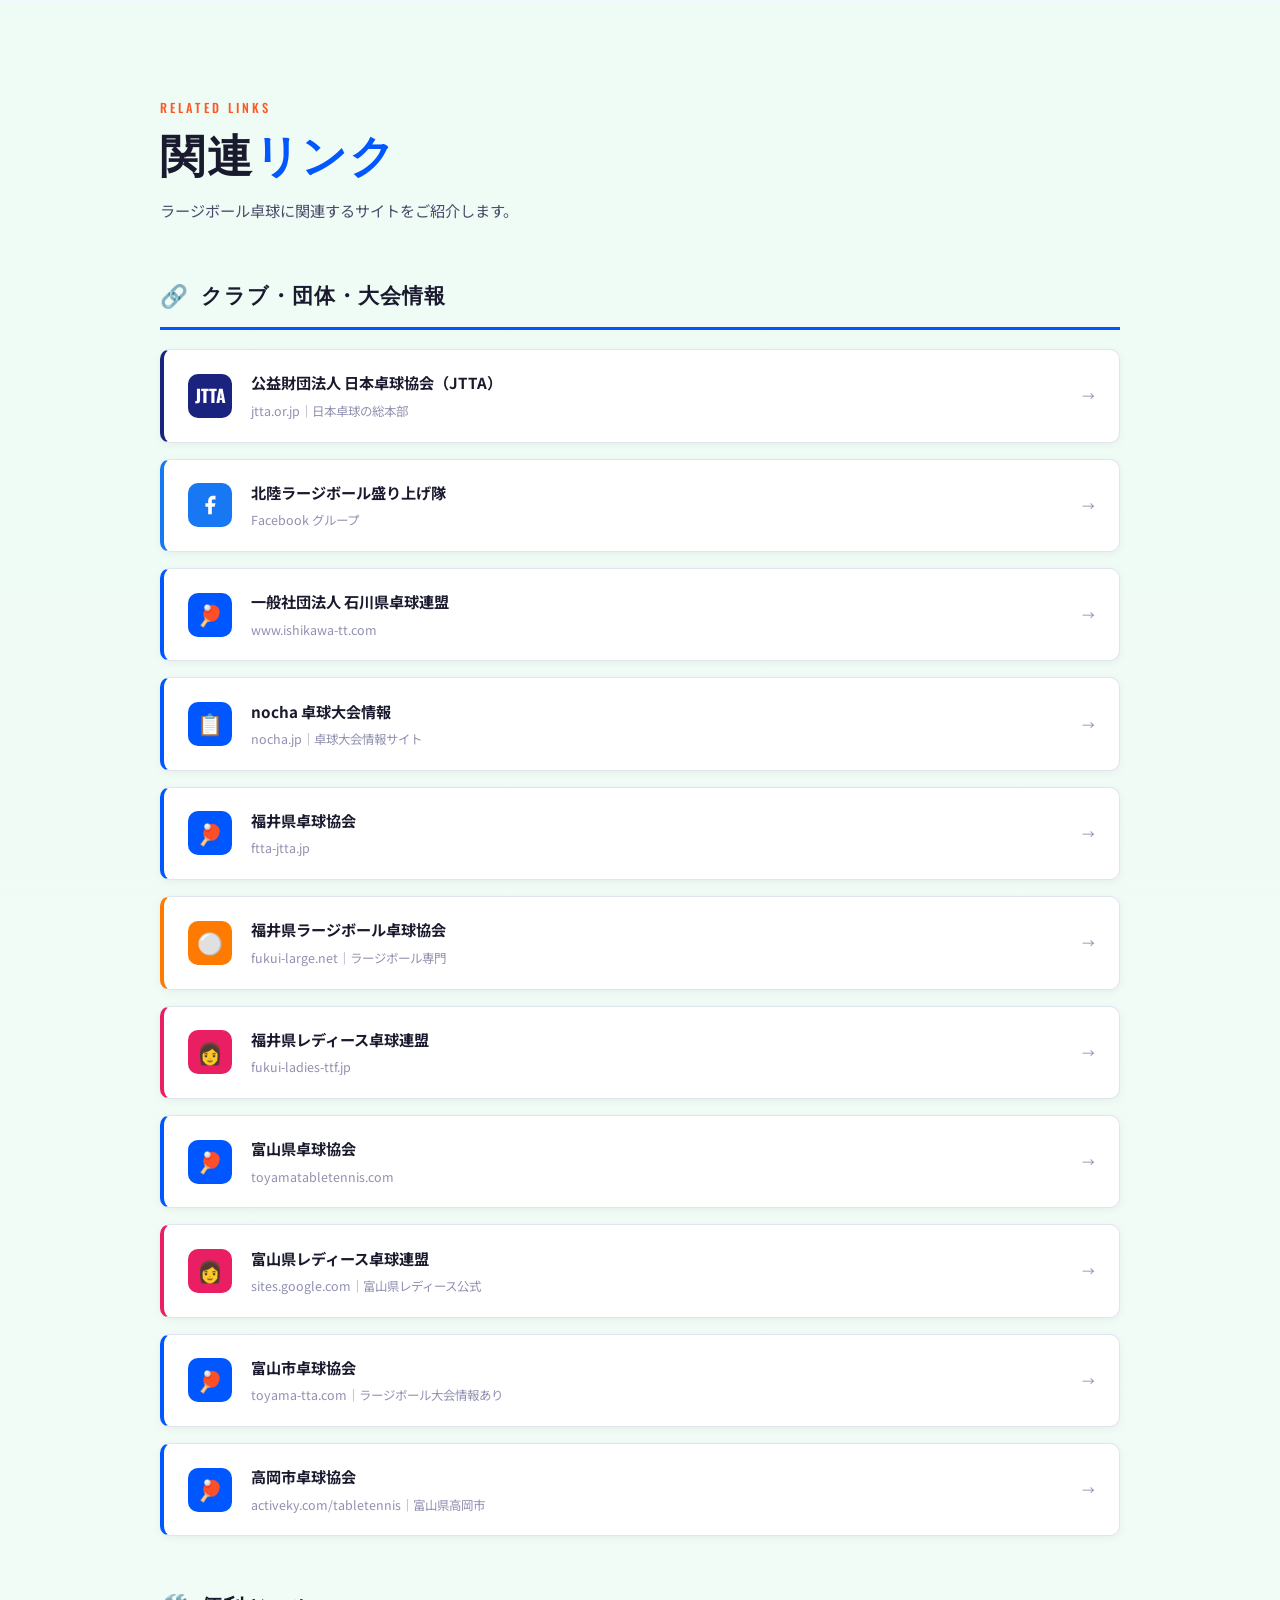
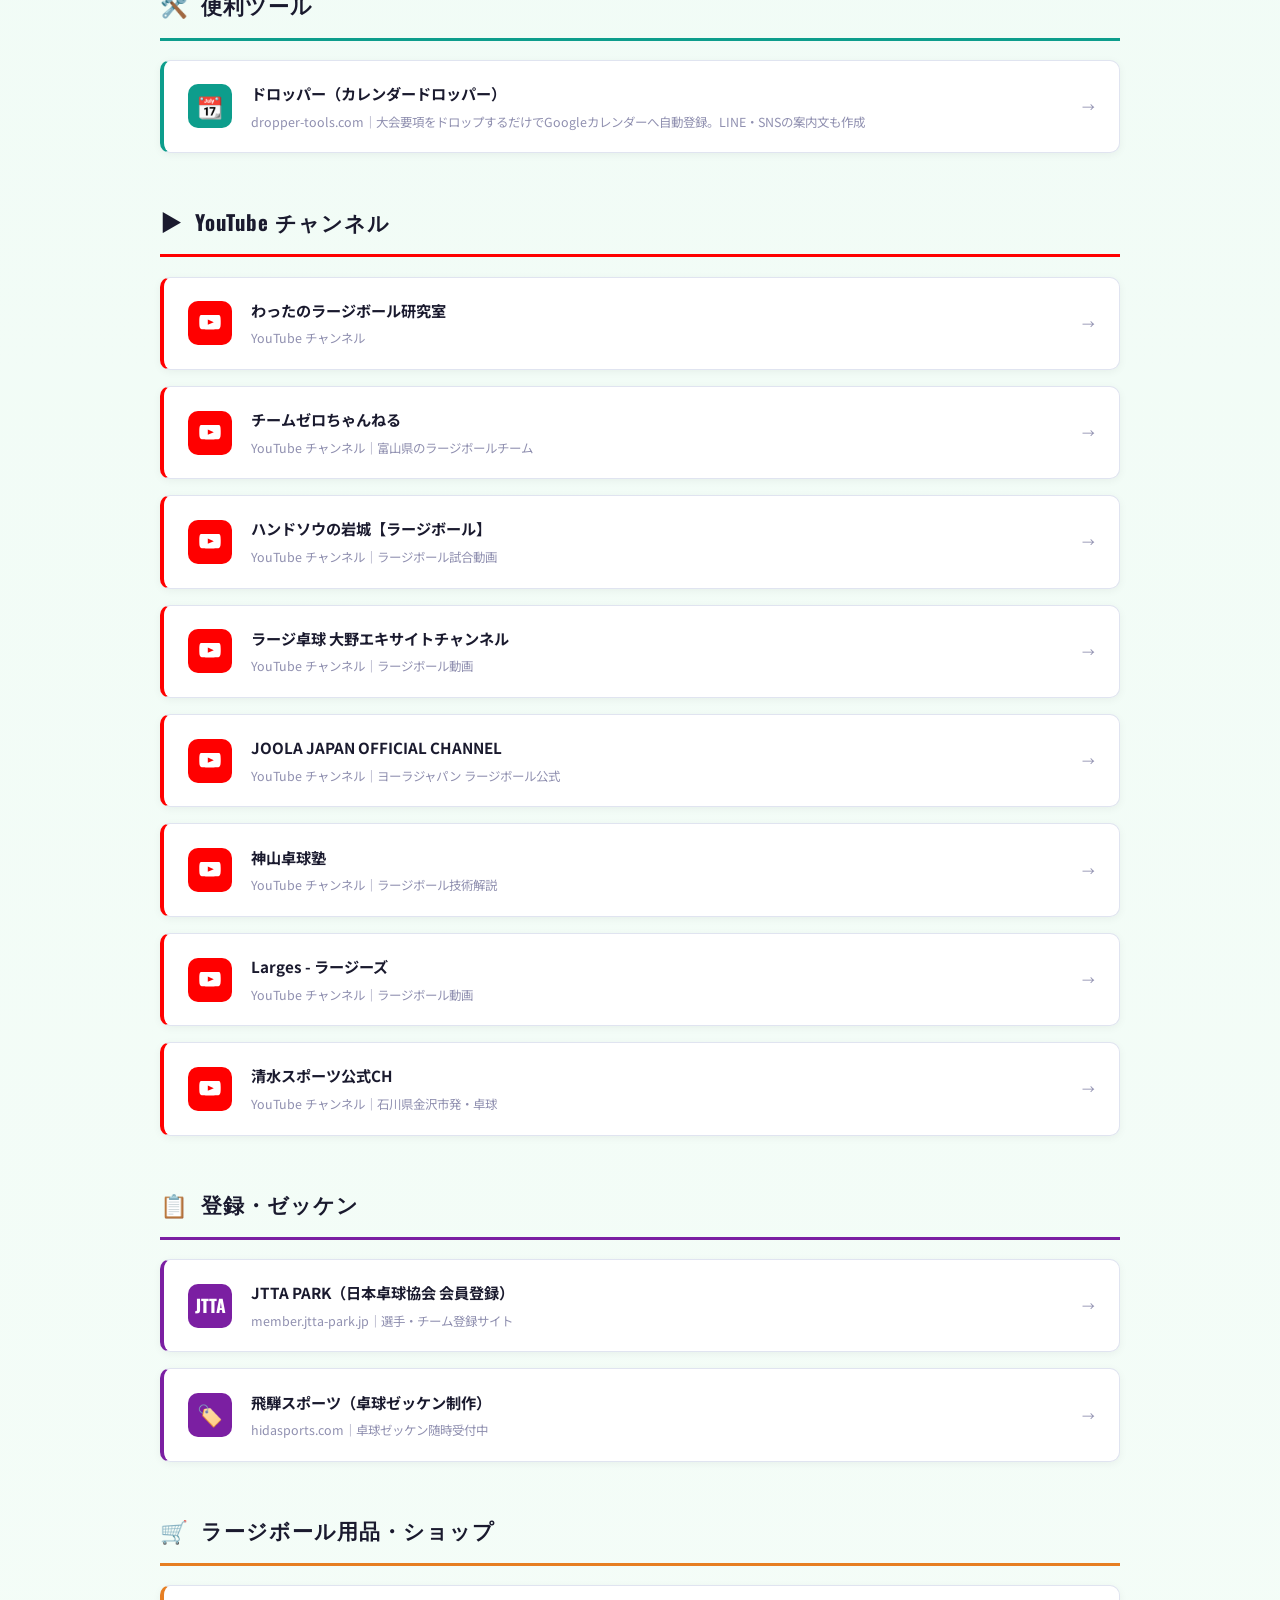
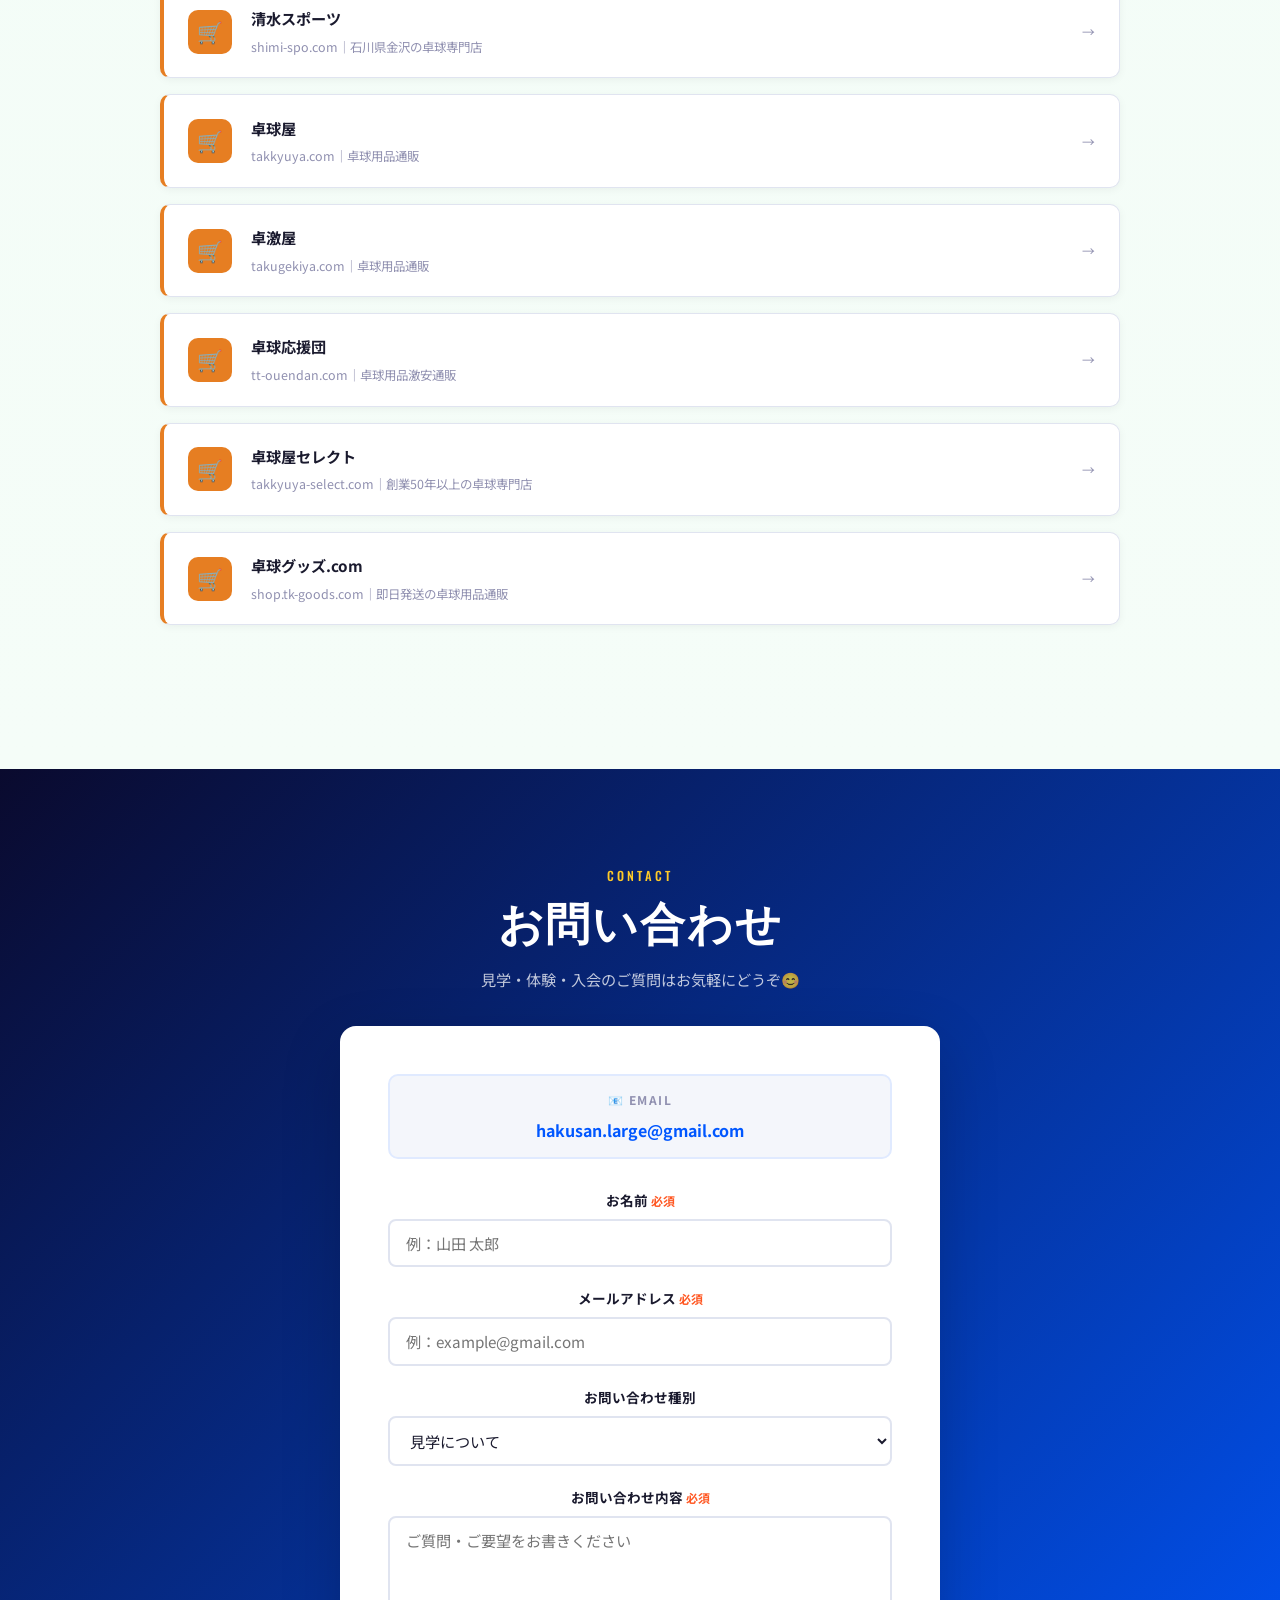
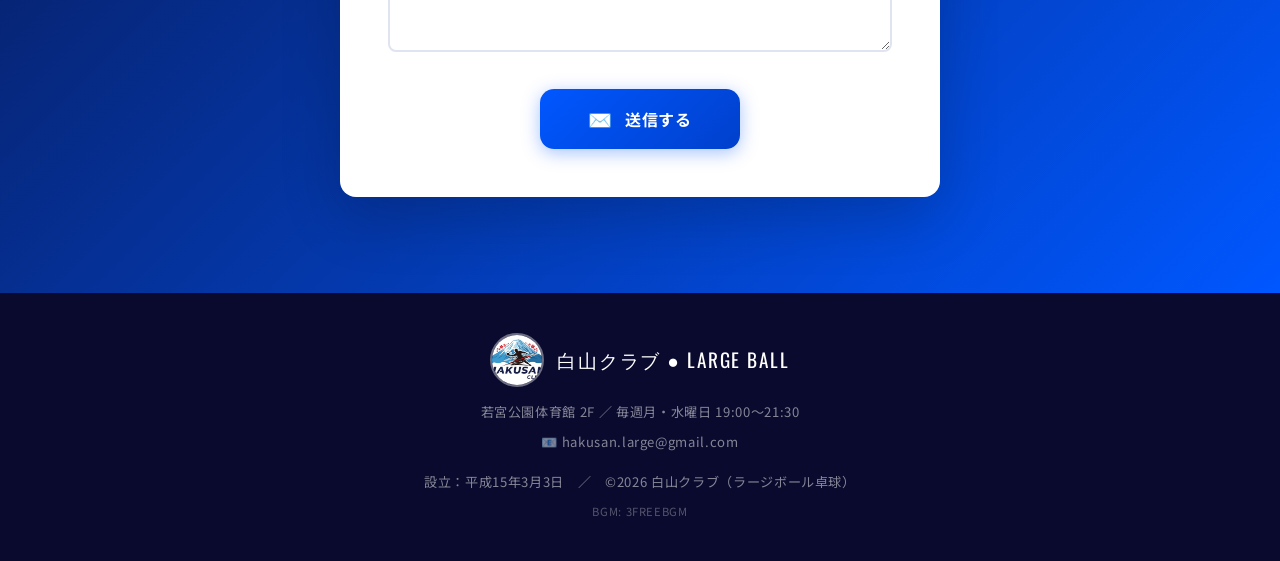
==== commit 59bdd815: "Add files via upload" ====
--- a/index.html
+++ b/index.html
@@ -1015,6 +1015,24 @@
       </div>
     </div>
 
+    <!-- カテゴリ①-2 便利ツール -->
+    <div class="fade-in" style="margin-bottom:3rem">
+      <div style="display:flex;align-items:center;gap:0.8rem;margin-bottom:1.2rem;padding-bottom:0.8rem;border-bottom:3px solid #0d9d8c">
+        <span style="font-size:1.4rem">🛠️</span>
+        <h3 style="font-family:'Oswald',sans-serif;font-size:1.3rem;font-weight:700;color:var(--text-dark);letter-spacing:0.05em">便利ツール</h3>
+      </div>
+      <div style="display:flex;flex-direction:column;gap:1rem">
+        <a href="https://dropper-tools.com/" target="_blank" rel="noopener"
+           style="display:flex;align-items:center;gap:1.2rem;background:var(--card);border:1px solid var(--border);border-left:4px solid #0d9d8c;border-radius:10px;padding:1.2rem 1.5rem;text-decoration:none;transition:transform 0.2s,box-shadow 0.2s;box-shadow:0 2px 8px rgba(0,0,0,0.05)"
+           onmouseover="this.style.transform='translateX(4px)';this.style.boxShadow='0 6px 20px rgba(0,0,0,0.1)'"
+           onmouseout="this.style.transform='';this.style.boxShadow='0 2px 8px rgba(0,0,0,0.05)'">
+          <div style="width:44px;height:44px;border-radius:10px;background:#0d9d8c;display:flex;align-items:center;justify-content:center;flex-shrink:0"><span style="font-size:1.3rem">📆</span></div>
+          <div><div style="font-weight:700;font-size:0.95rem;color:var(--text-dark);margin-bottom:0.2rem">ドロッパー（カレンダードロッパー）</div><div style="font-size:0.78rem;color:var(--text-light)">dropper-tools.com｜大会要項をドロップするだけでGoogleカレンダーへ自動登録。LINE・SNSの案内文も作成</div></div>
+          <div style="margin-left:auto;color:var(--text-light);font-size:0.8rem">→</div>
+        </a>
+      </div>
+    </div>
+
     <!-- カテゴリ② YouTube -->
     <div class="fade-in" style="margin-bottom:3rem">
       <div style="display:flex;align-items:center;gap:0.8rem;margin-bottom:1.2rem;padding-bottom:0.8rem;border-bottom:3px solid #ff0000">
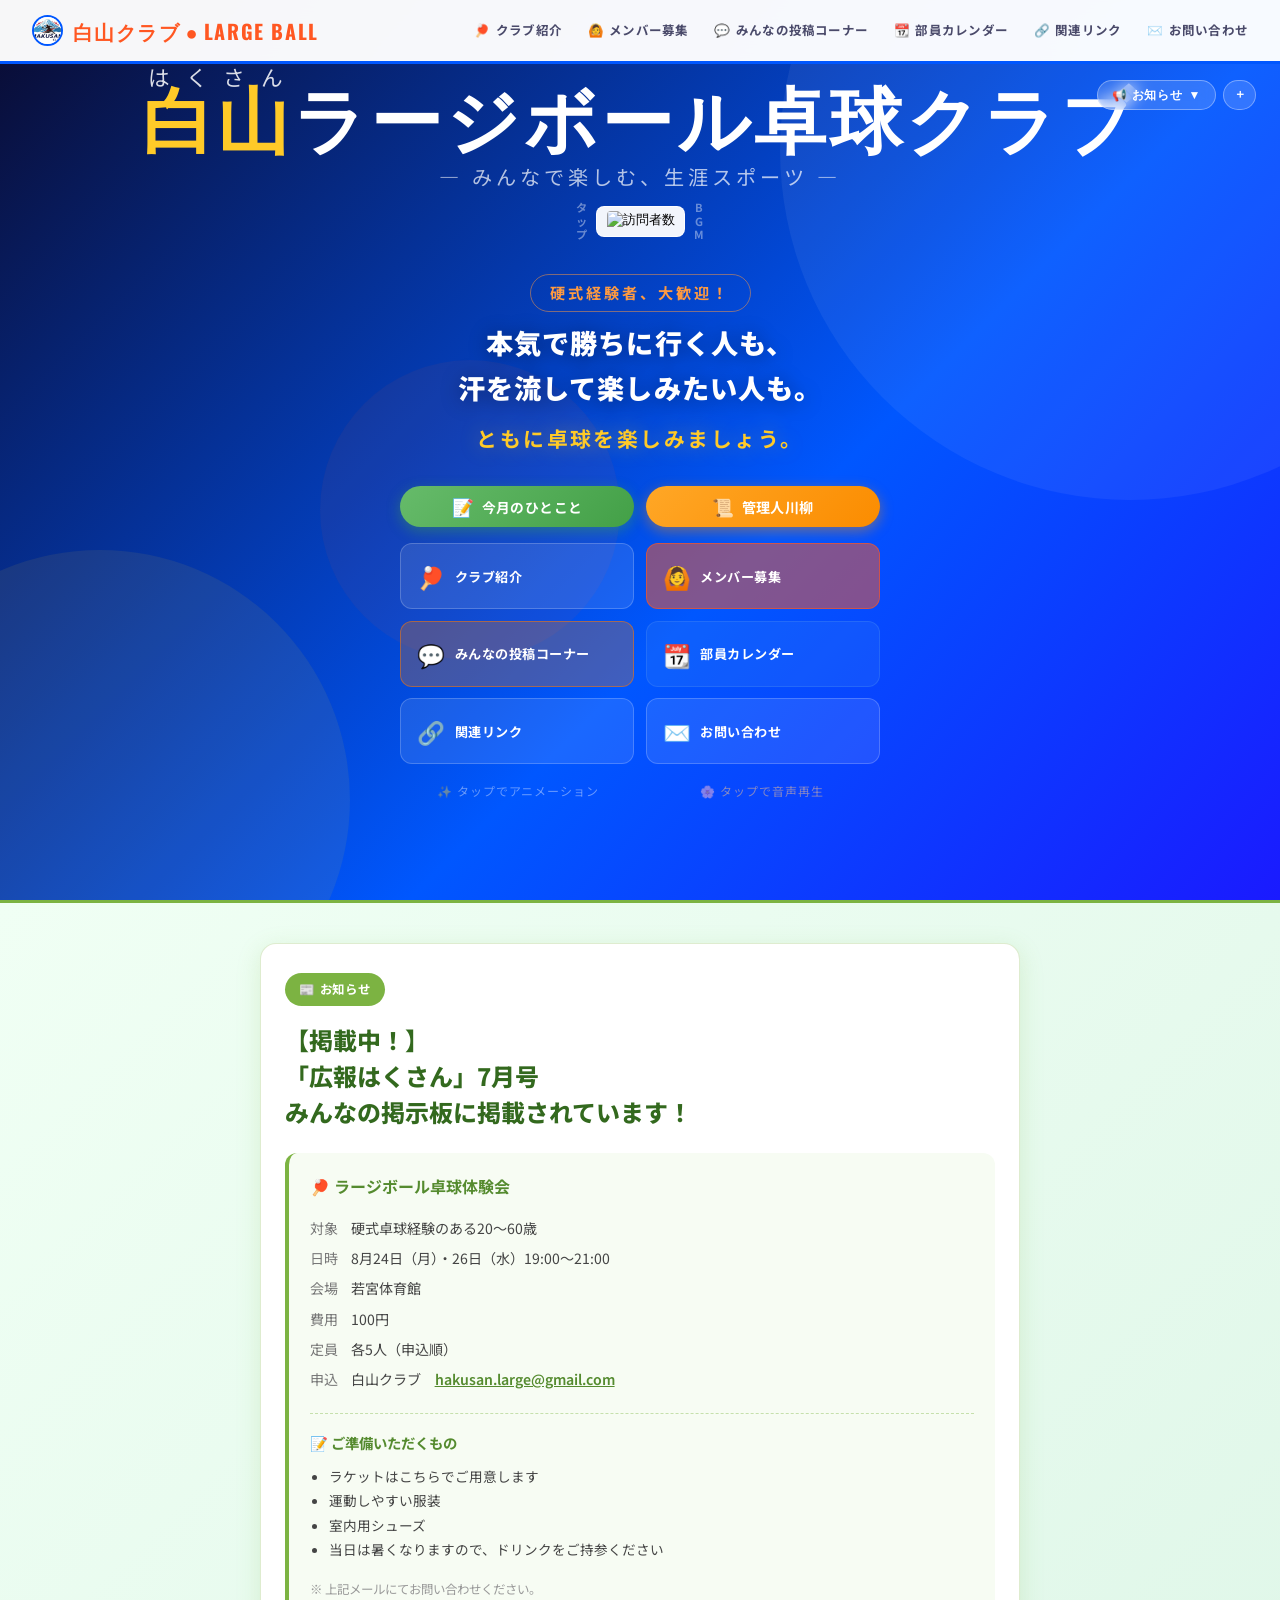
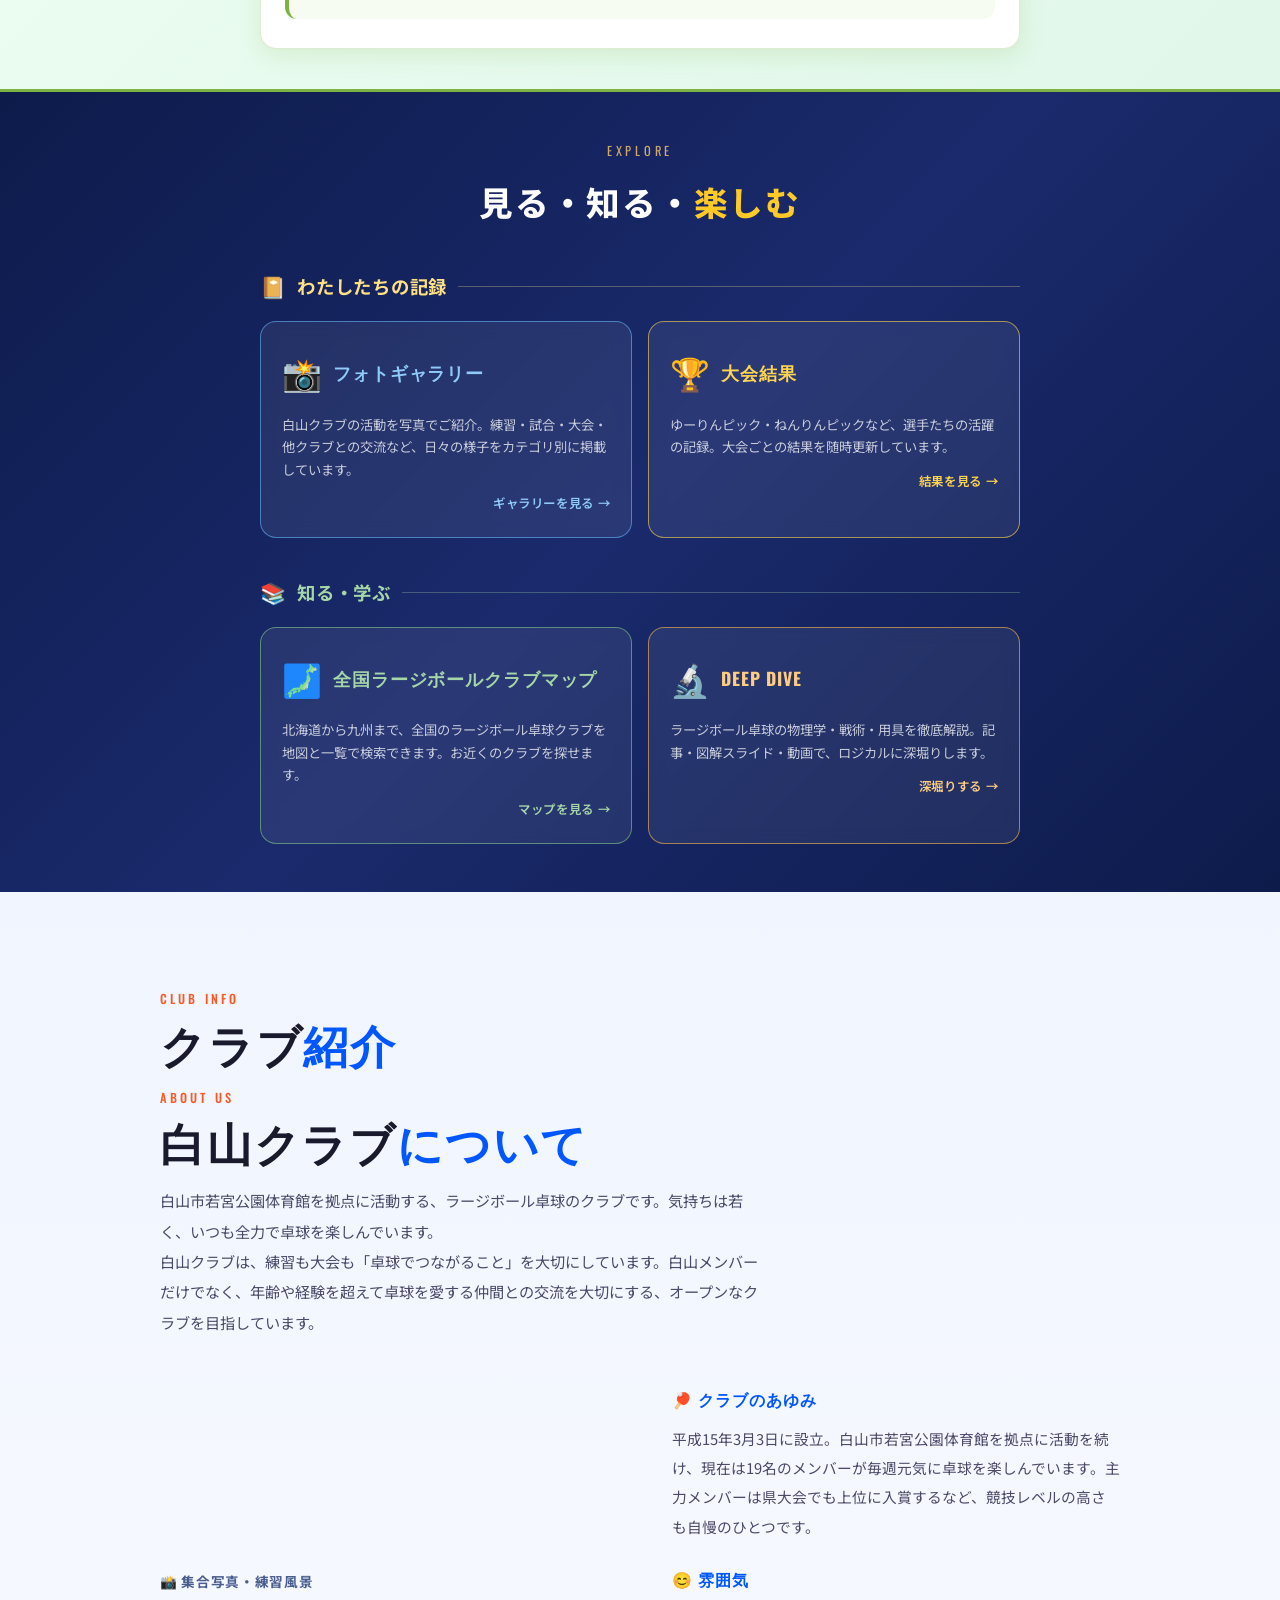
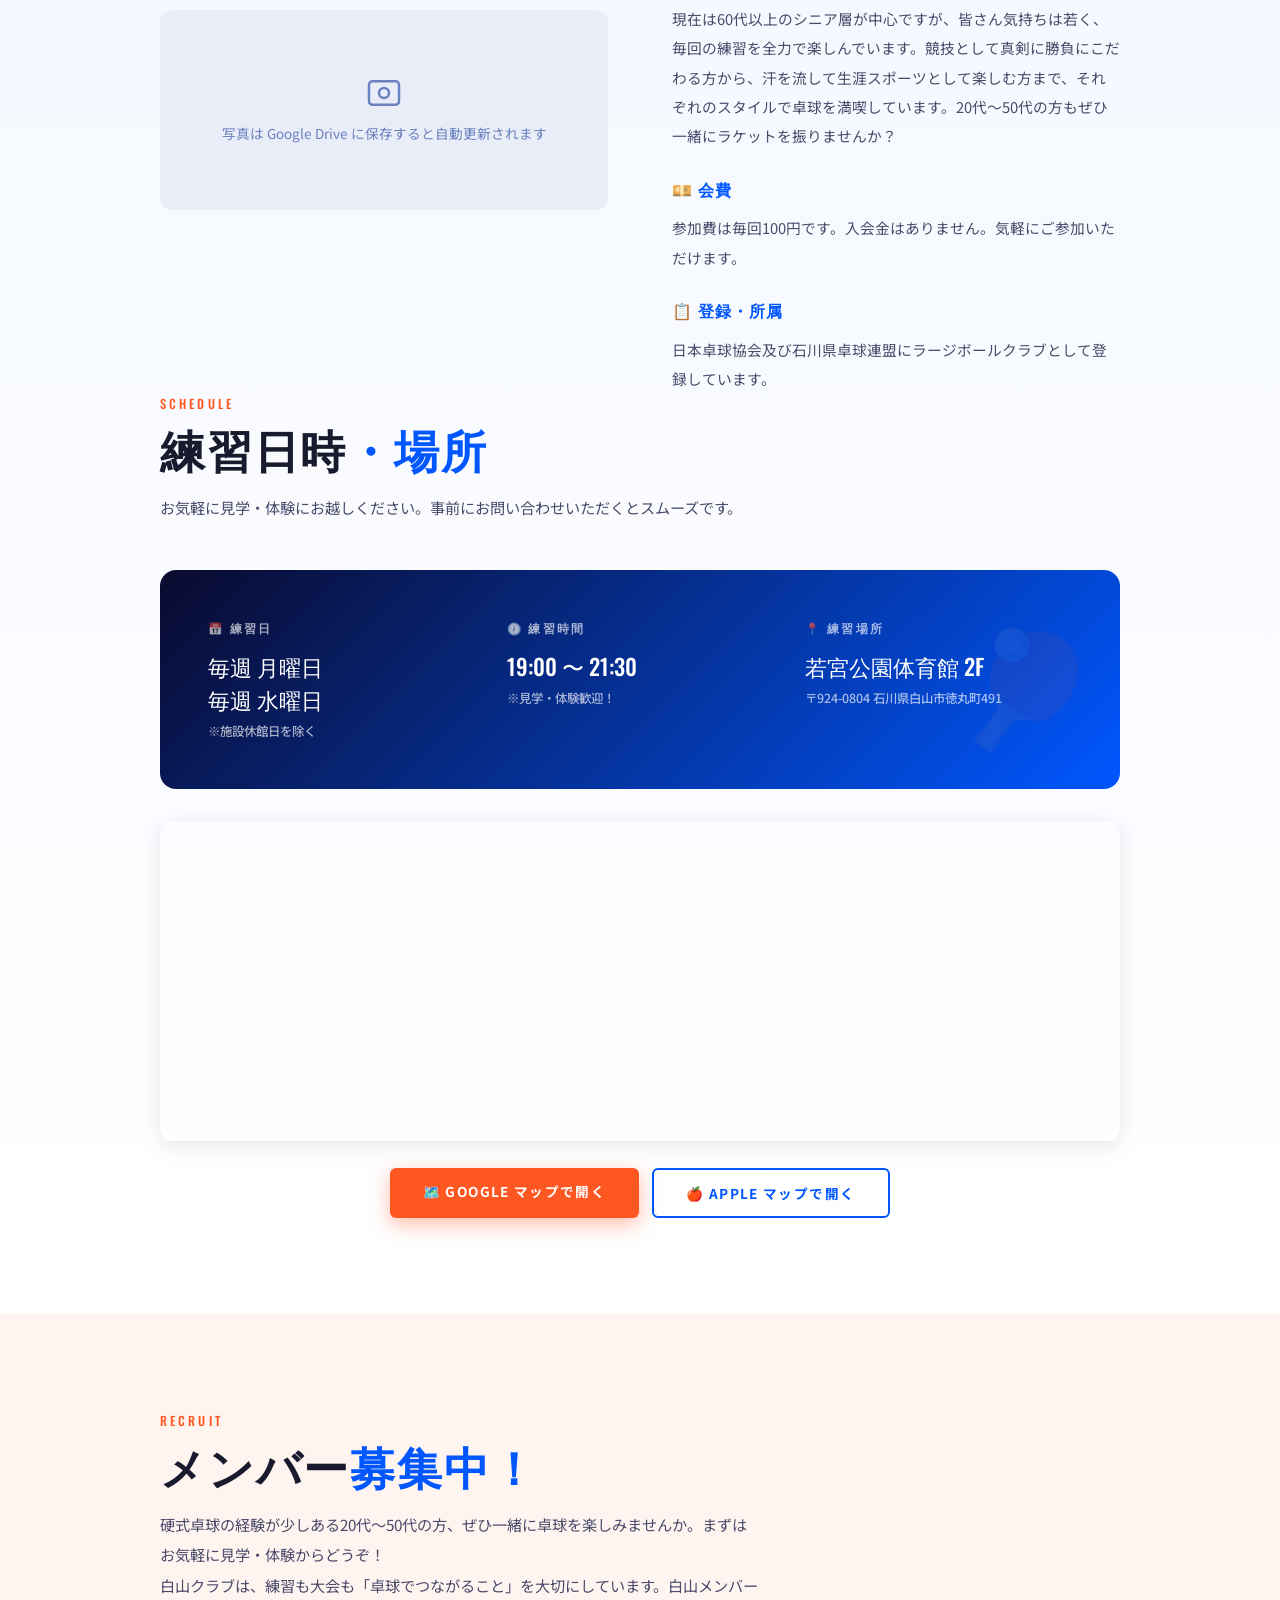
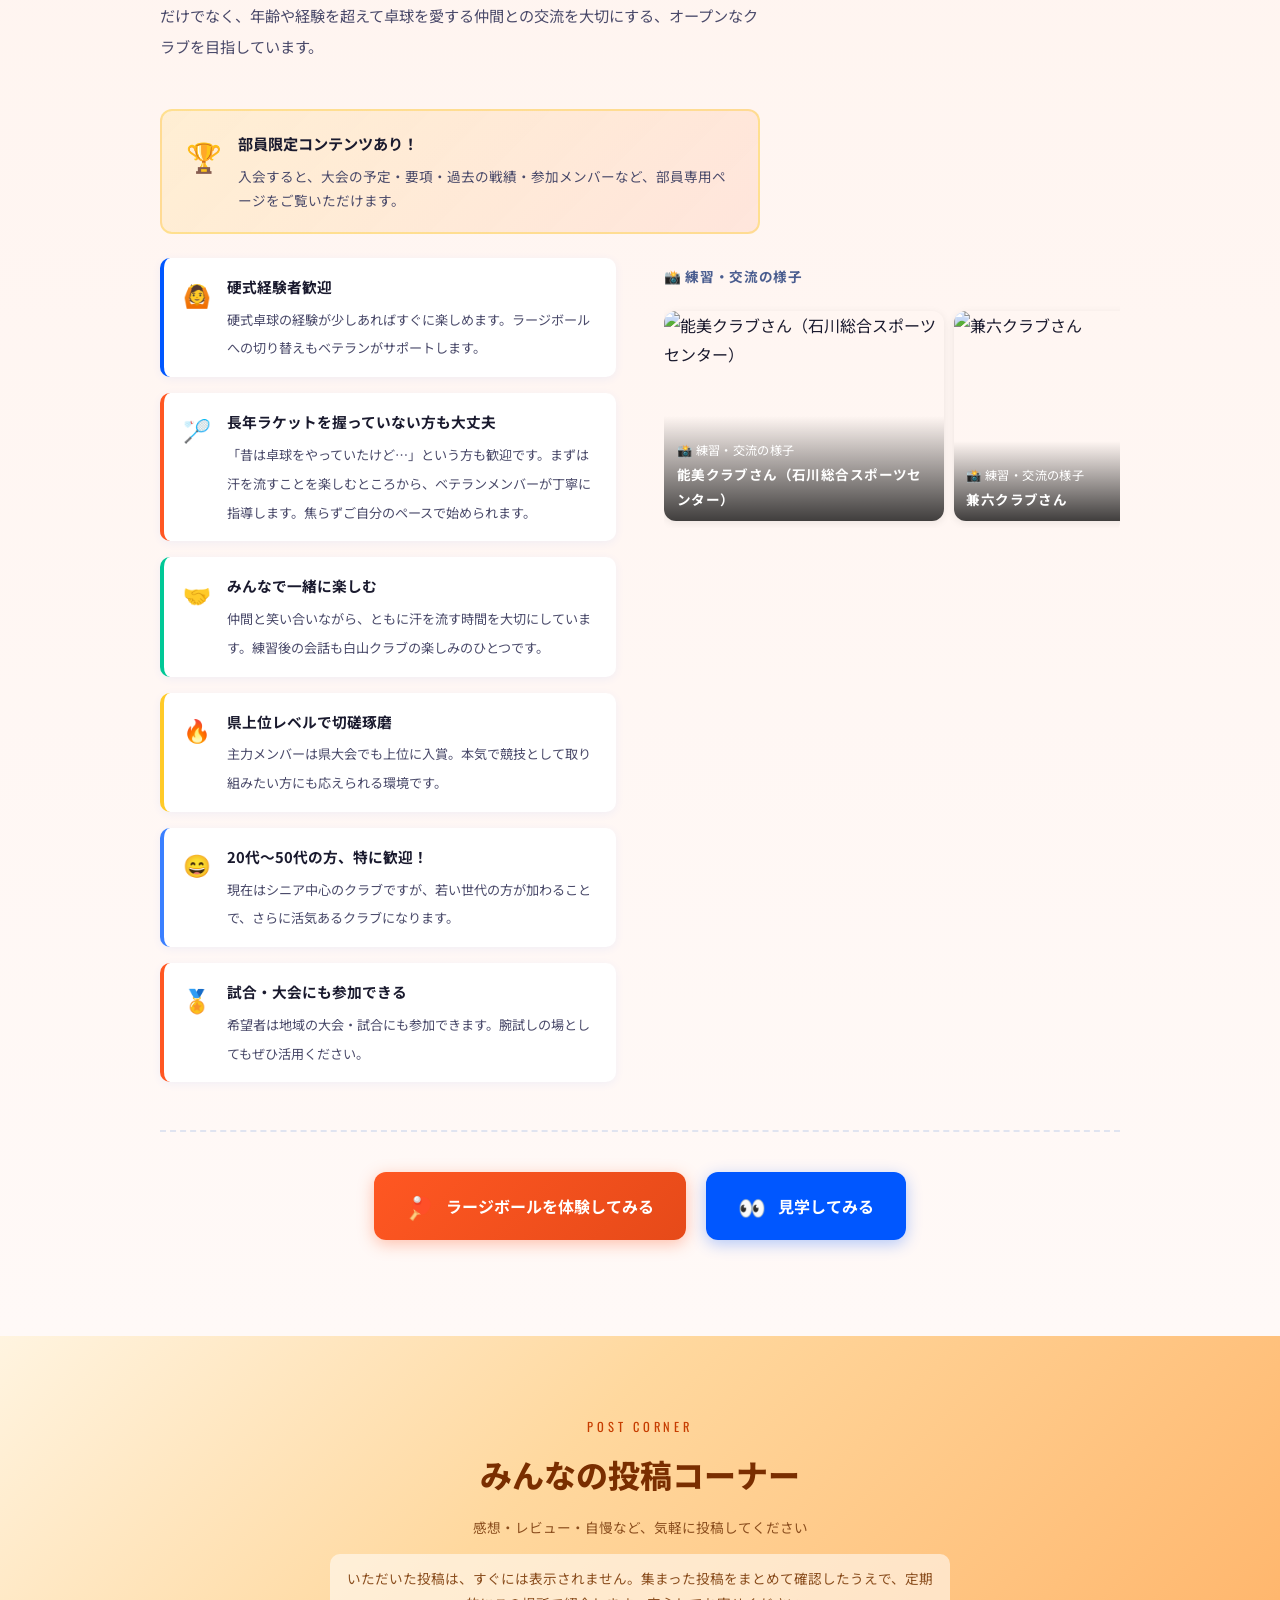
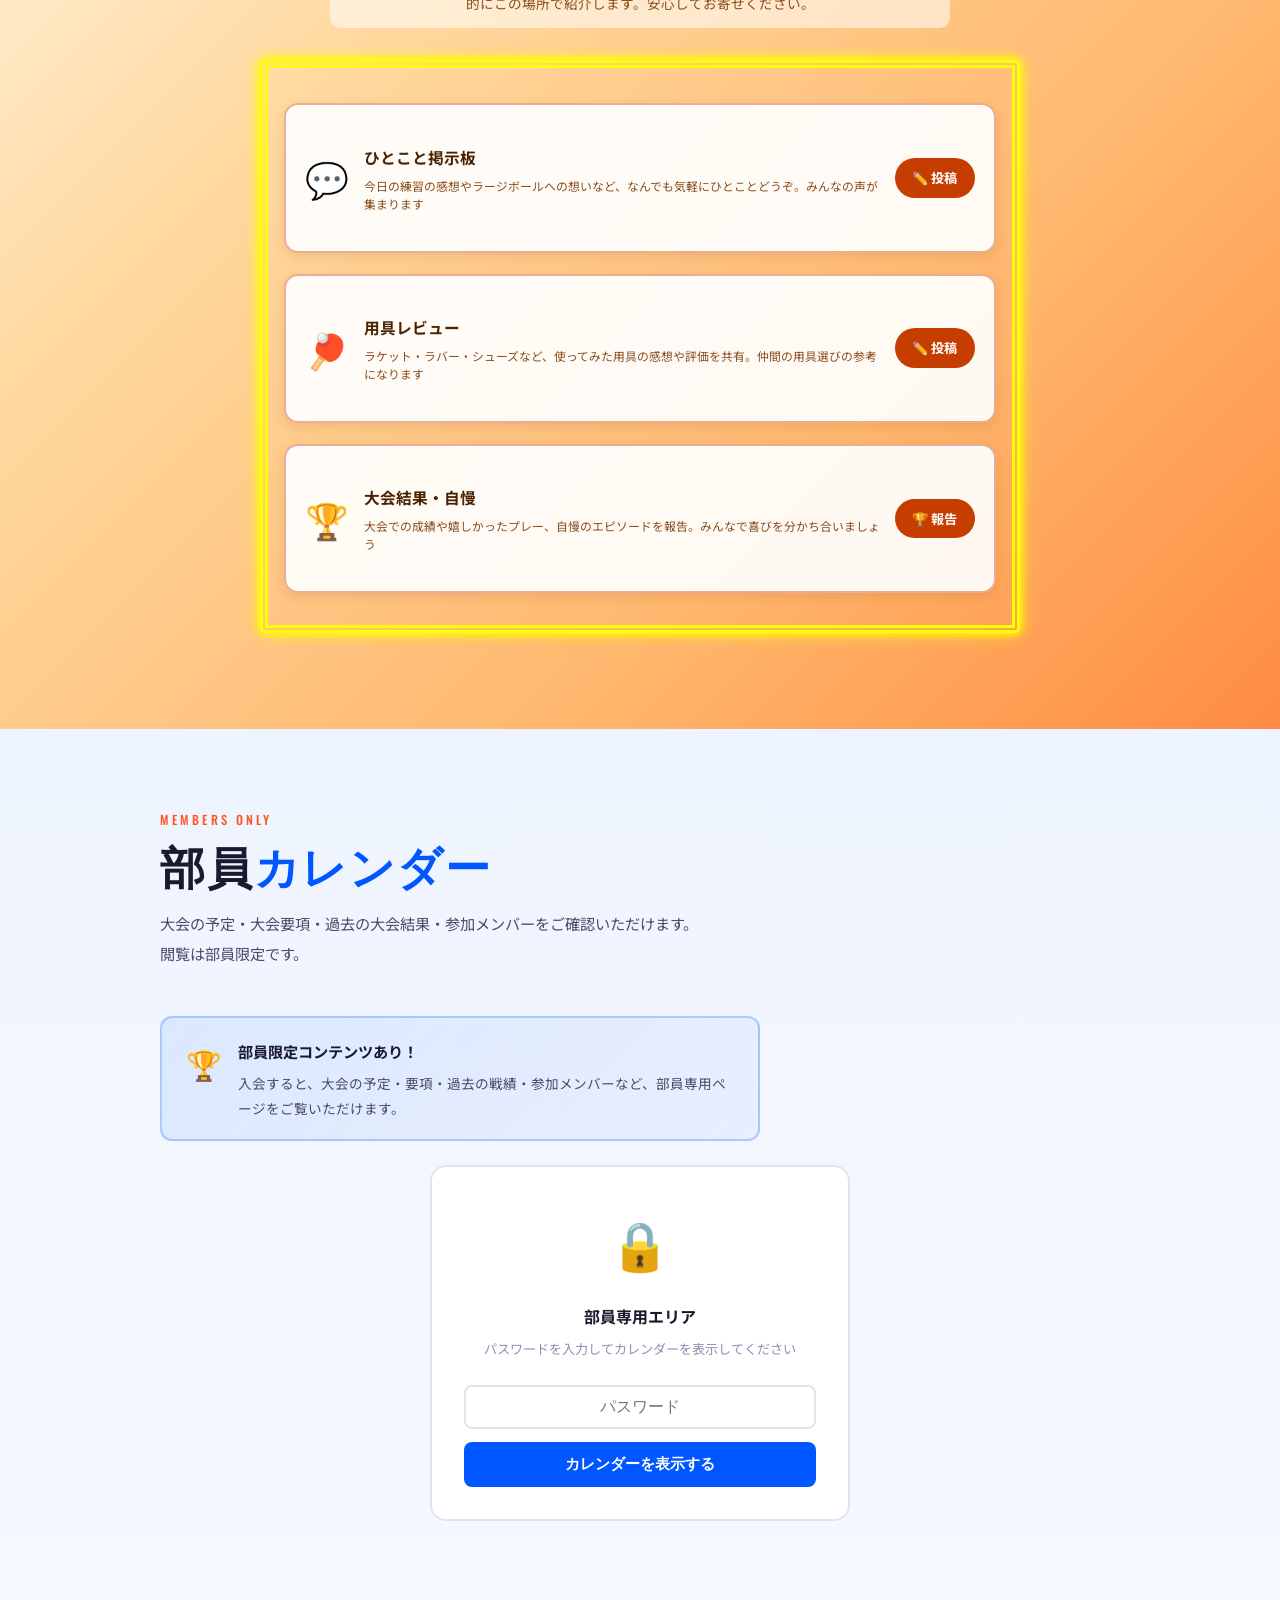
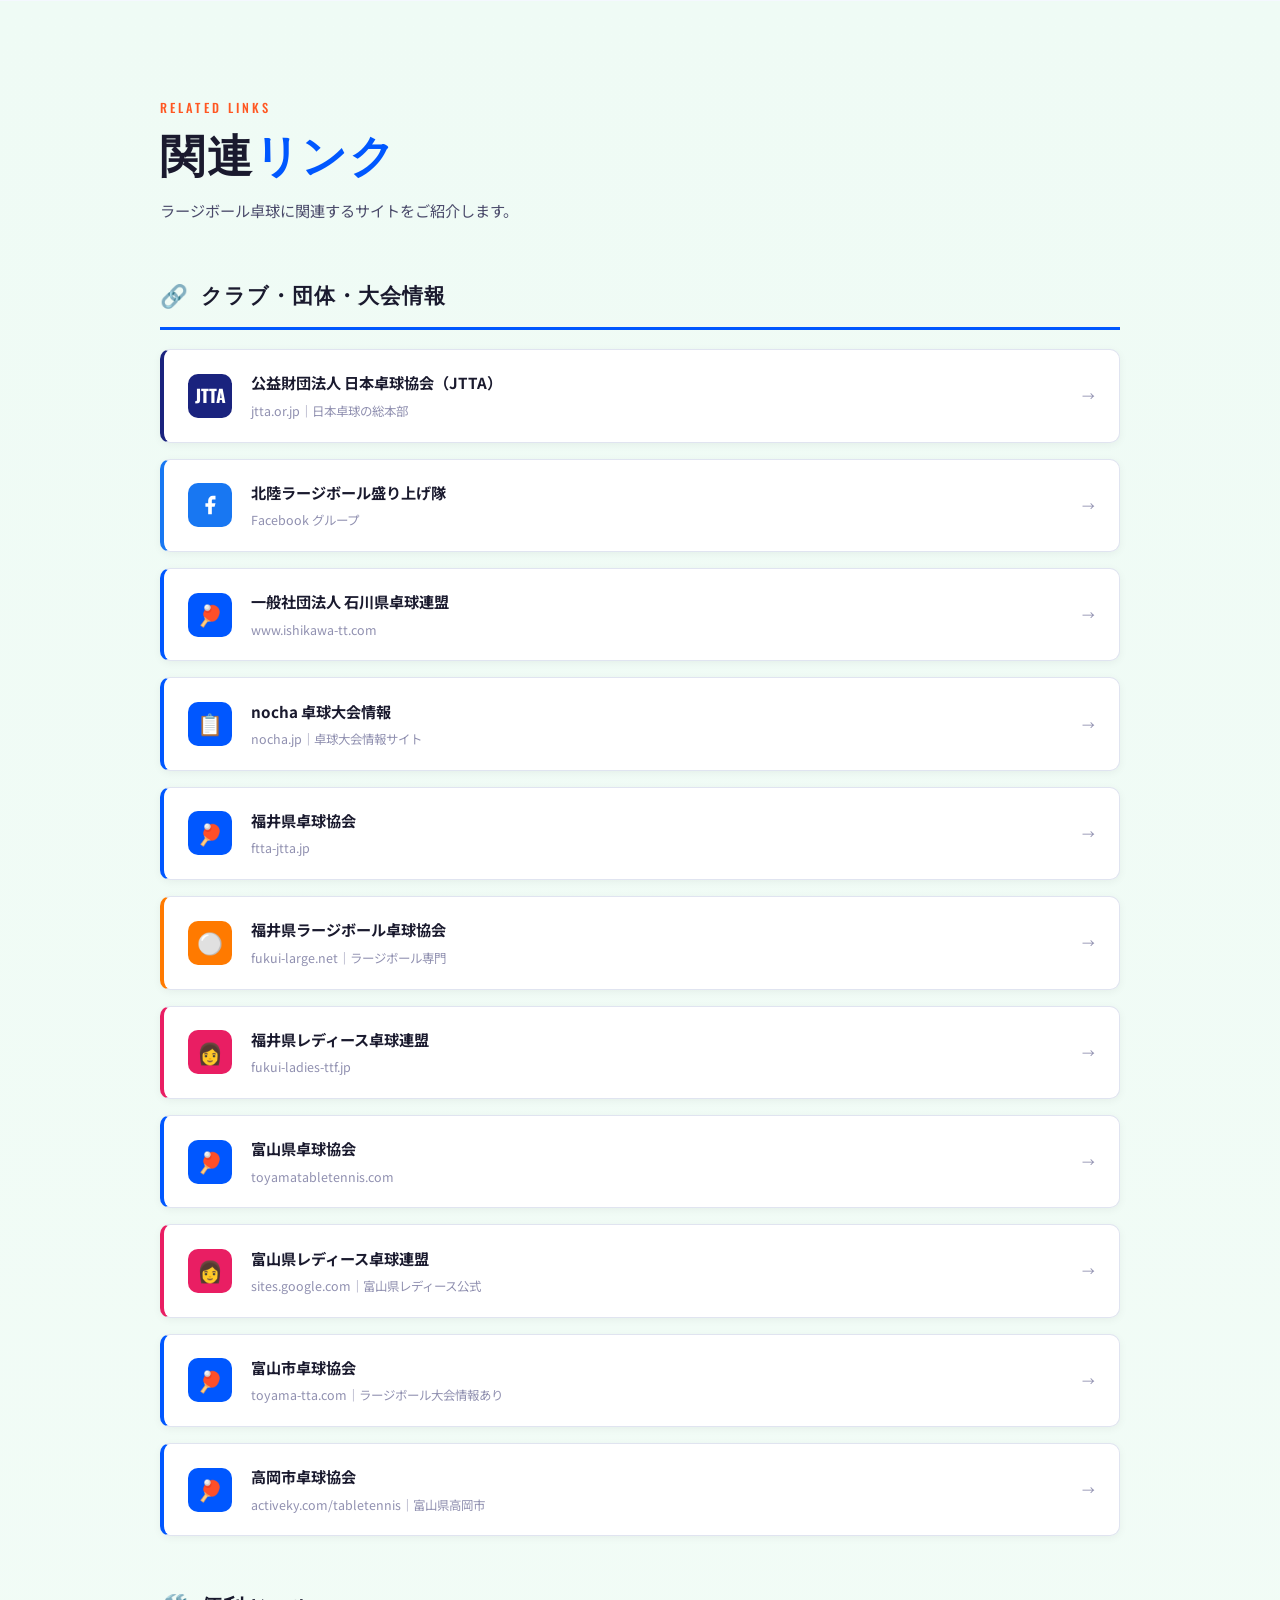
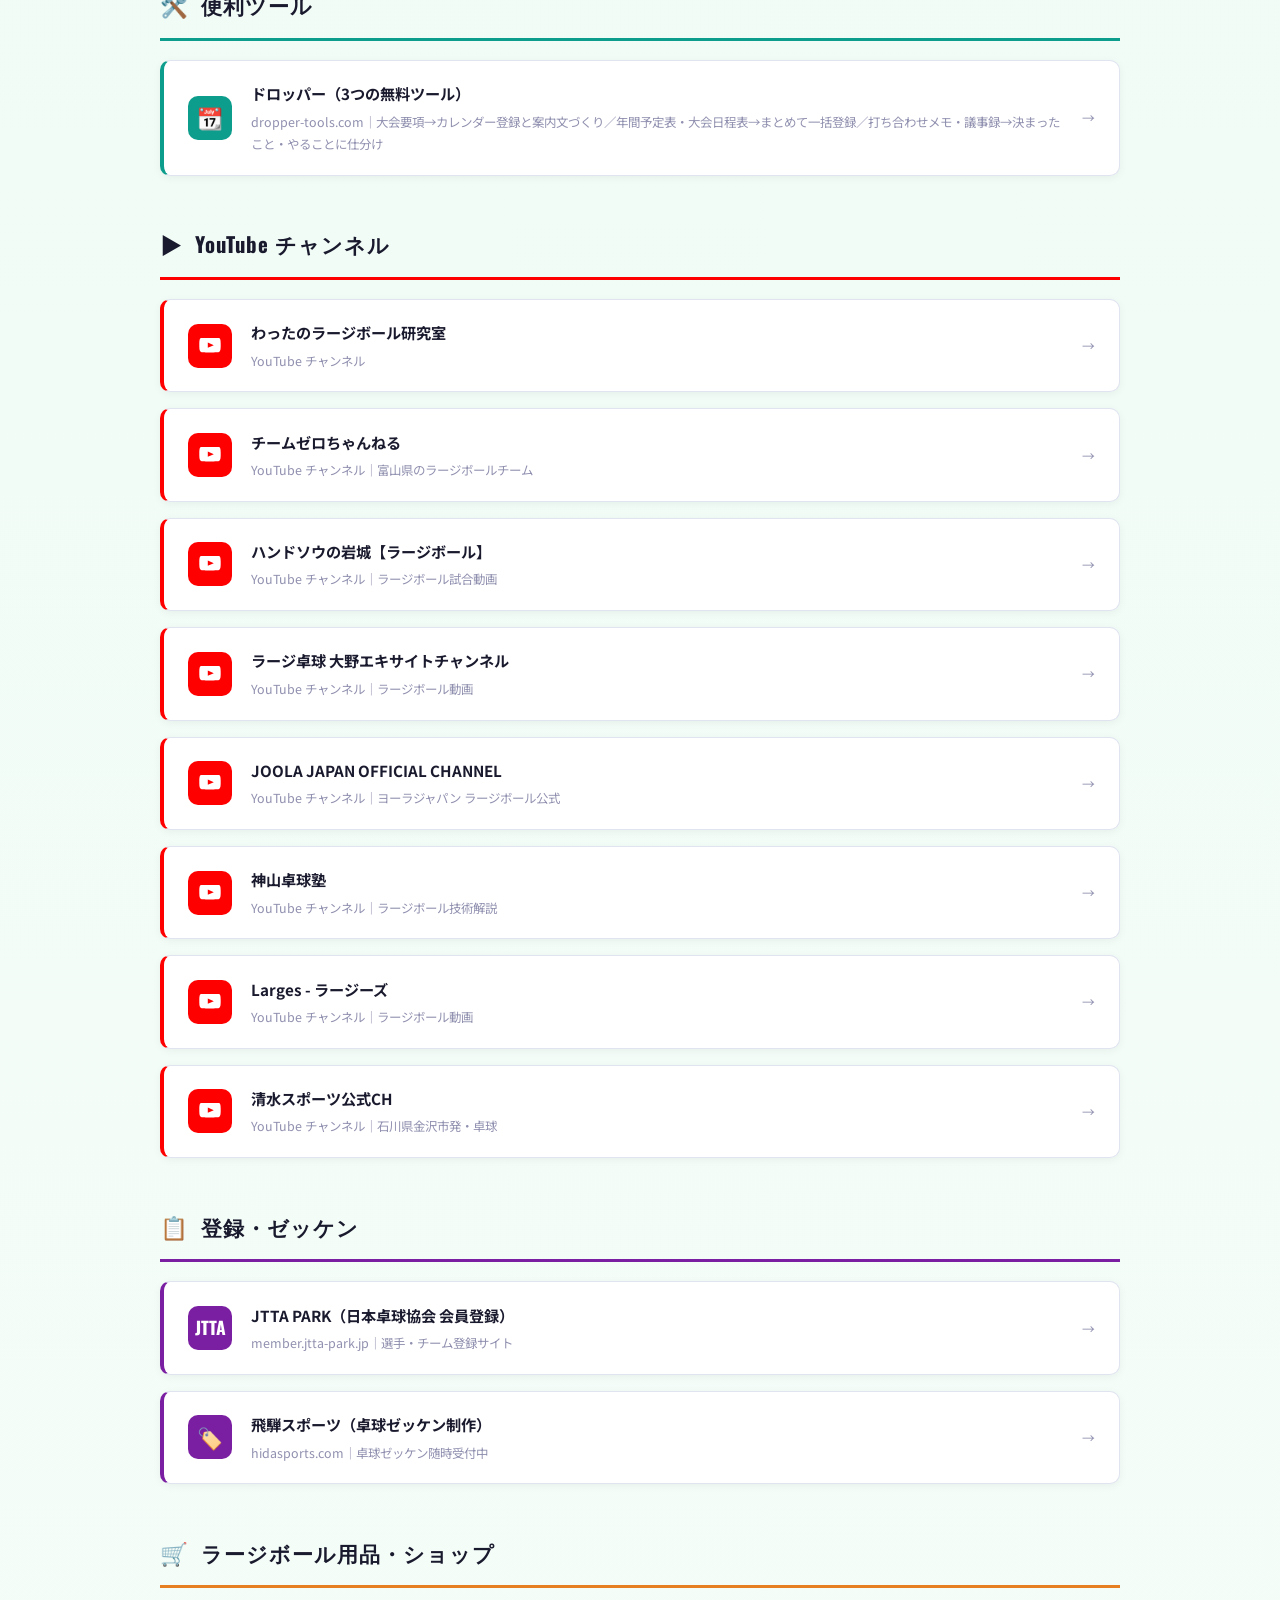
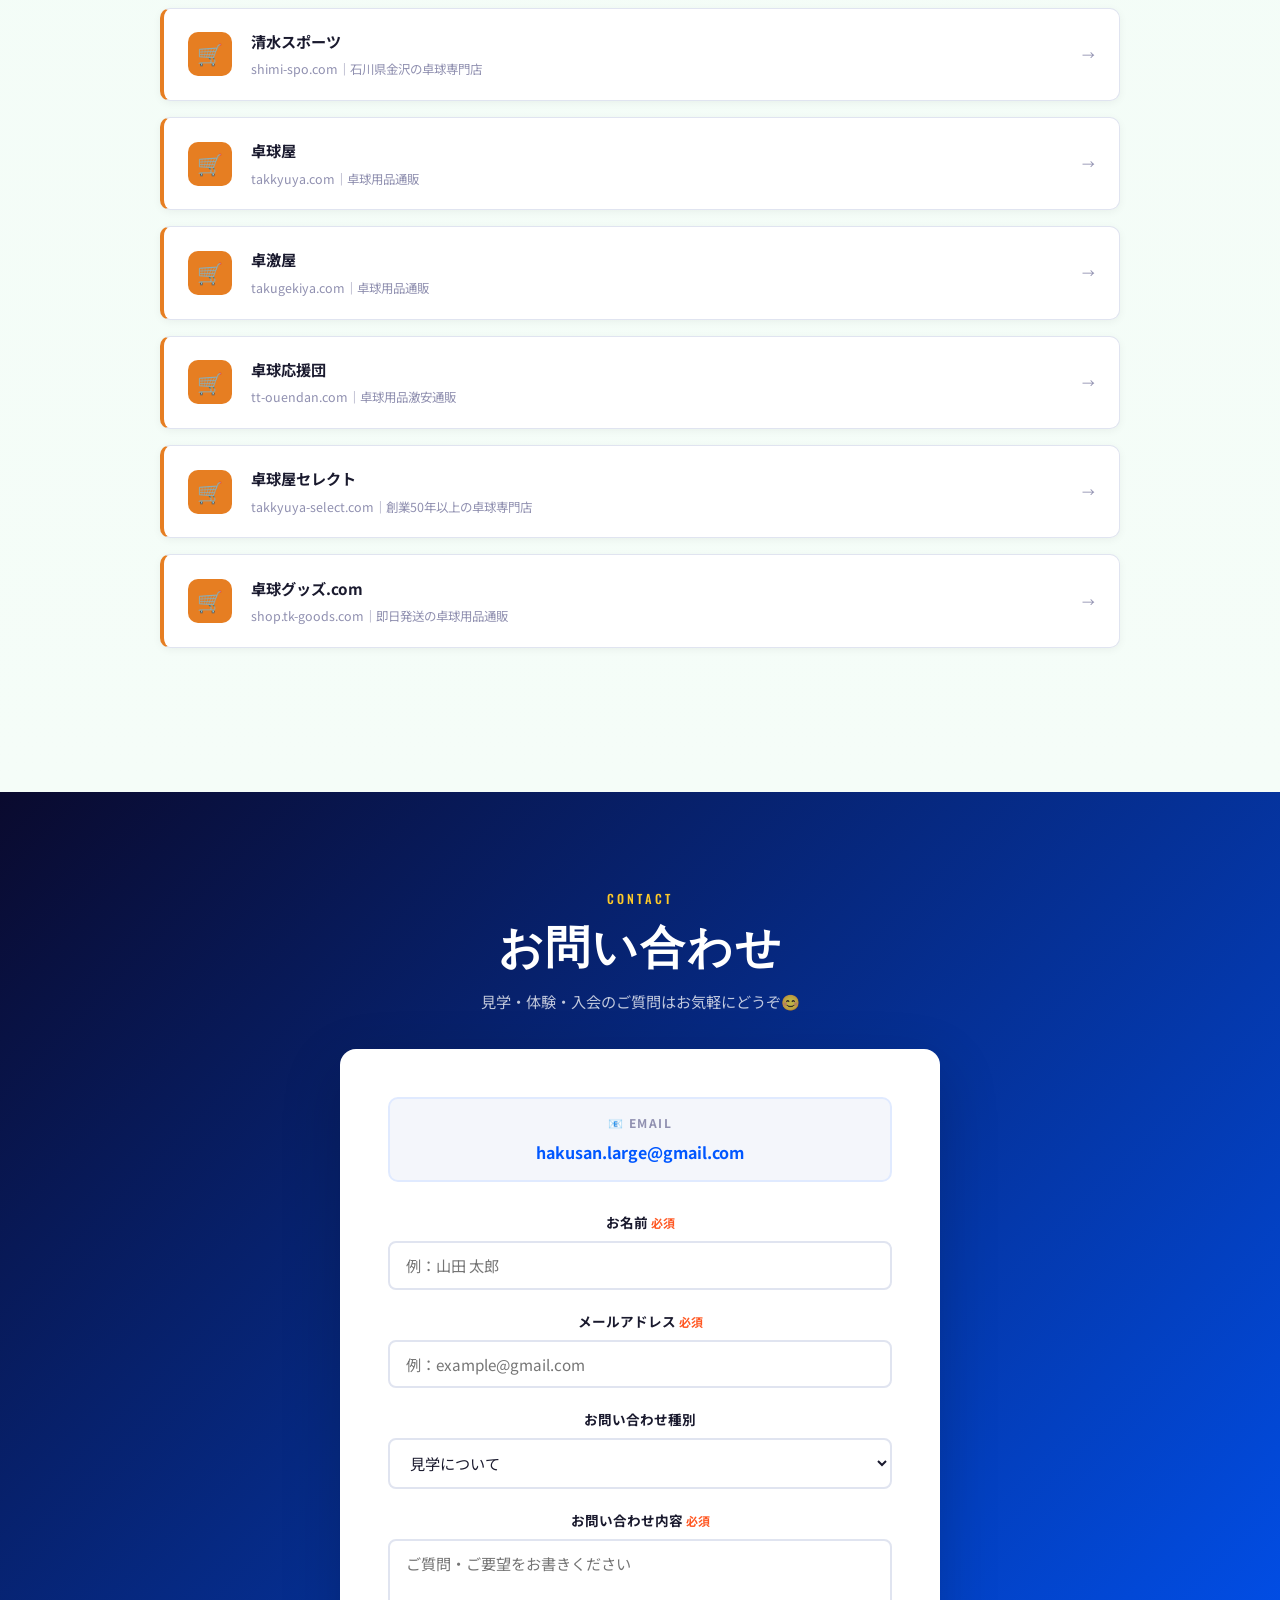
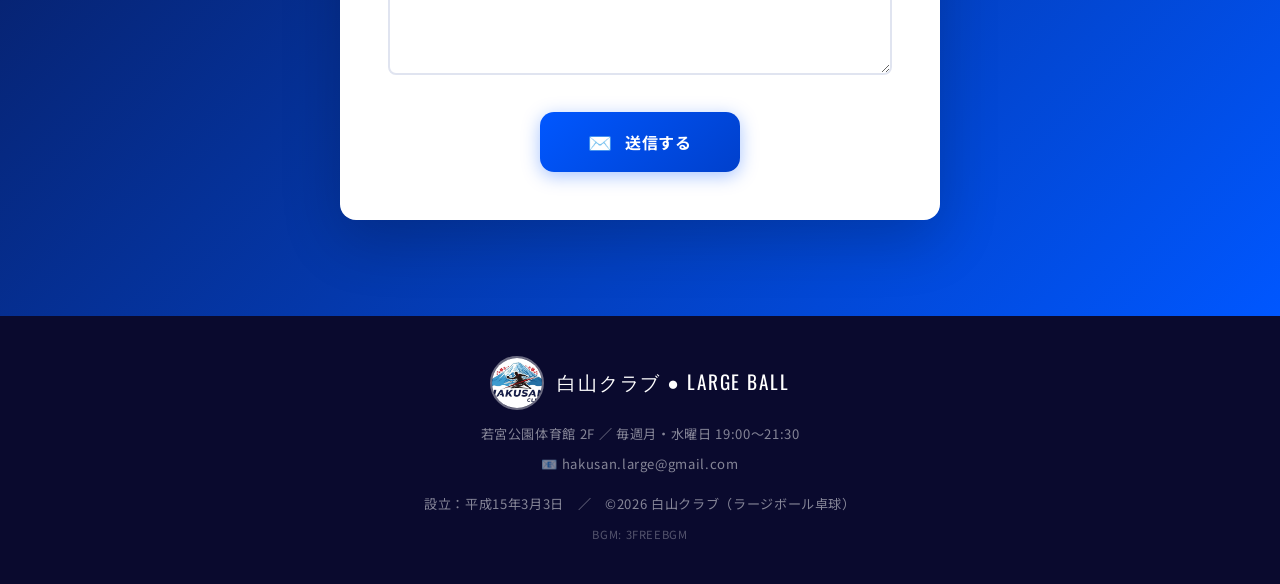
==== commit eca84dbe: "便利ツールカードの文言を更新（旧称の是正・シリーズ3本を明示） 2つ直した。  1. 旧称のままだった    「ドロッパー（カレンダードロッパー）」→「ドロッパー（3つの無料ツール）」。    202" ====
--- a/index.html
+++ b/index.html
@@ -1027,7 +1027,7 @@
            onmouseover="this.style.transform='translateX(4px)';this.style.boxShadow='0 6px 20px rgba(0,0,0,0.1)'"
            onmouseout="this.style.transform='';this.style.boxShadow='0 2px 8px rgba(0,0,0,0.05)'">
           <div style="width:44px;height:44px;border-radius:10px;background:#0d9d8c;display:flex;align-items:center;justify-content:center;flex-shrink:0"><span style="font-size:1.3rem">📆</span></div>
-          <div><div style="font-weight:700;font-size:0.95rem;color:var(--text-dark);margin-bottom:0.2rem">ドロッパー（カレンダードロッパー）</div><div style="font-size:0.78rem;color:var(--text-light)">dropper-tools.com｜大会要項をドロップするだけでGoogleカレンダーへ自動登録。LINE・SNSの案内文も作成</div></div>
+          <div><div style="font-weight:700;font-size:0.95rem;color:var(--text-dark);margin-bottom:0.2rem">ドロッパー（3つの無料ツール）</div><div style="font-size:0.78rem;color:var(--text-light)">dropper-tools.com｜大会要項→カレンダー登録と案内文づくり／年間予定表・大会日程表→まとめて一括登録／打ち合わせメモ・議事録→決まったこと・やることに仕分け</div></div>
           <div style="margin-left:auto;color:var(--text-light);font-size:0.8rem">→</div>
         </a>
       </div>
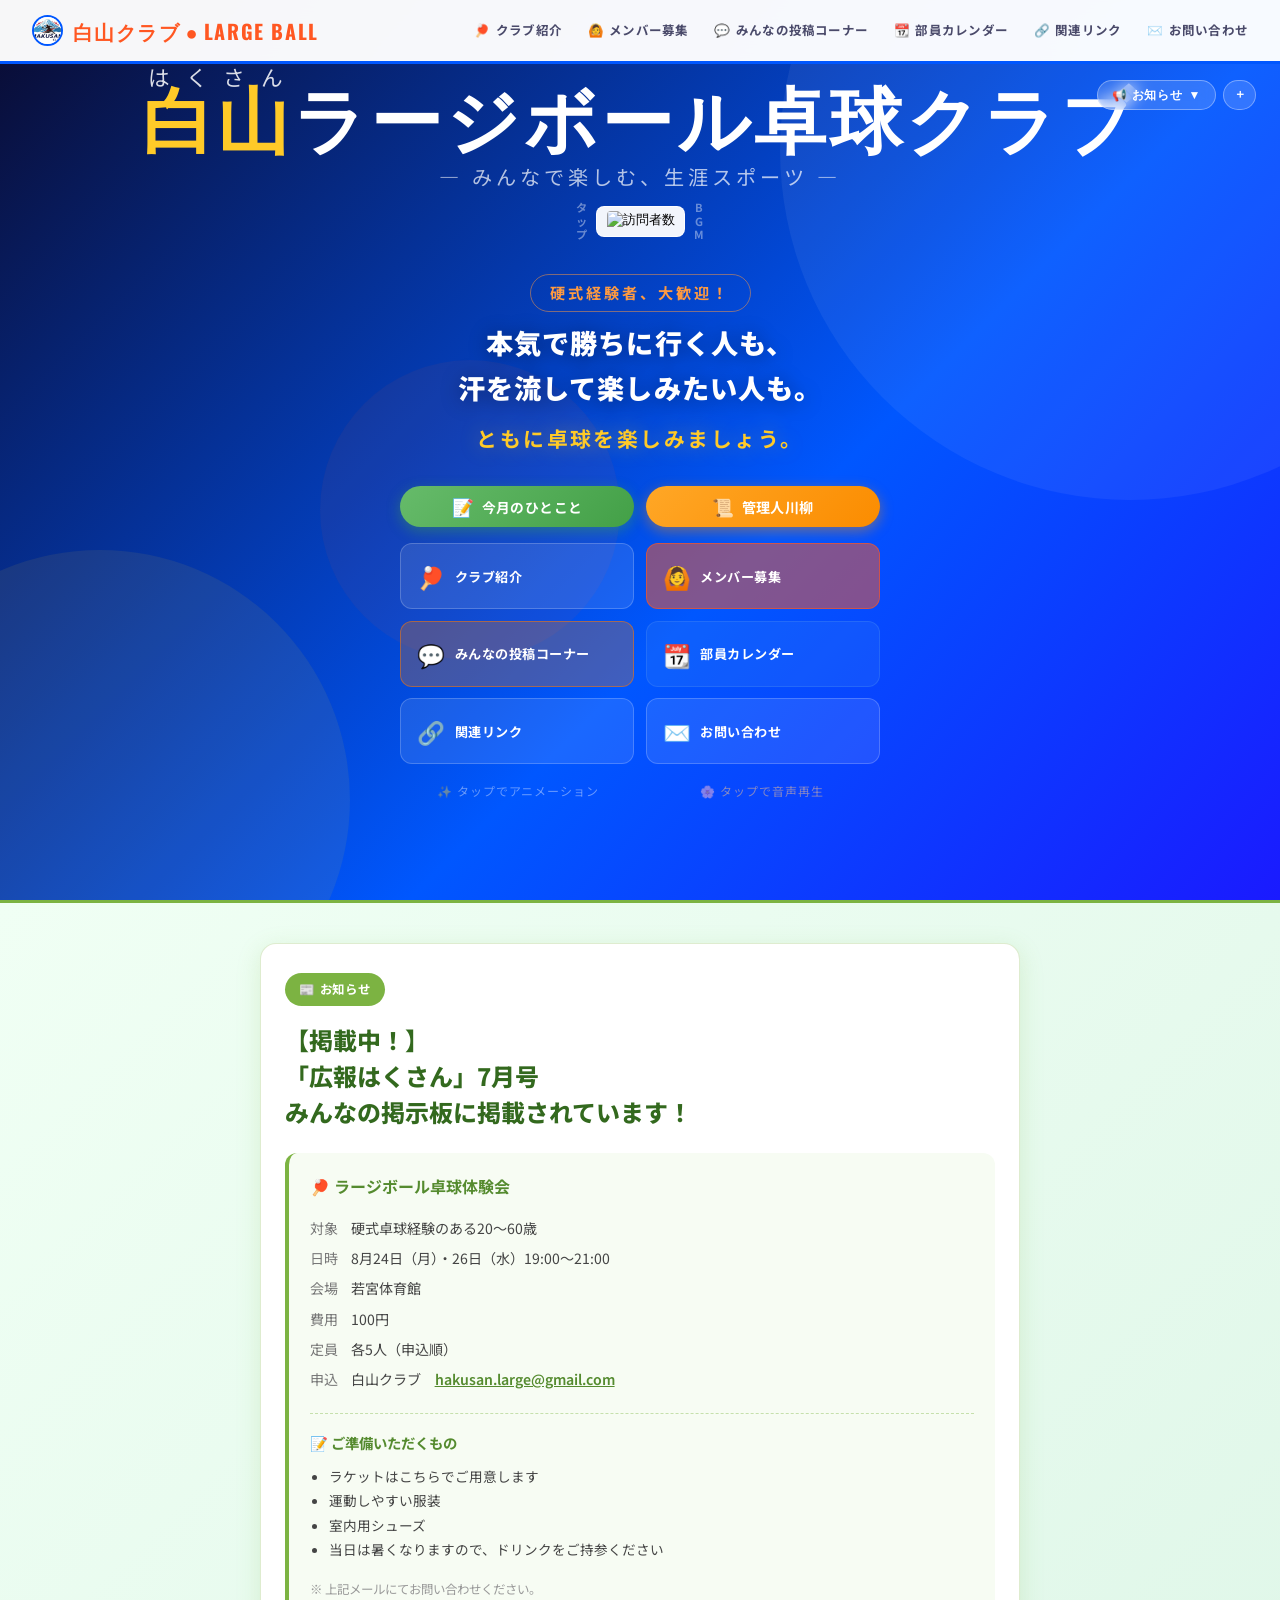
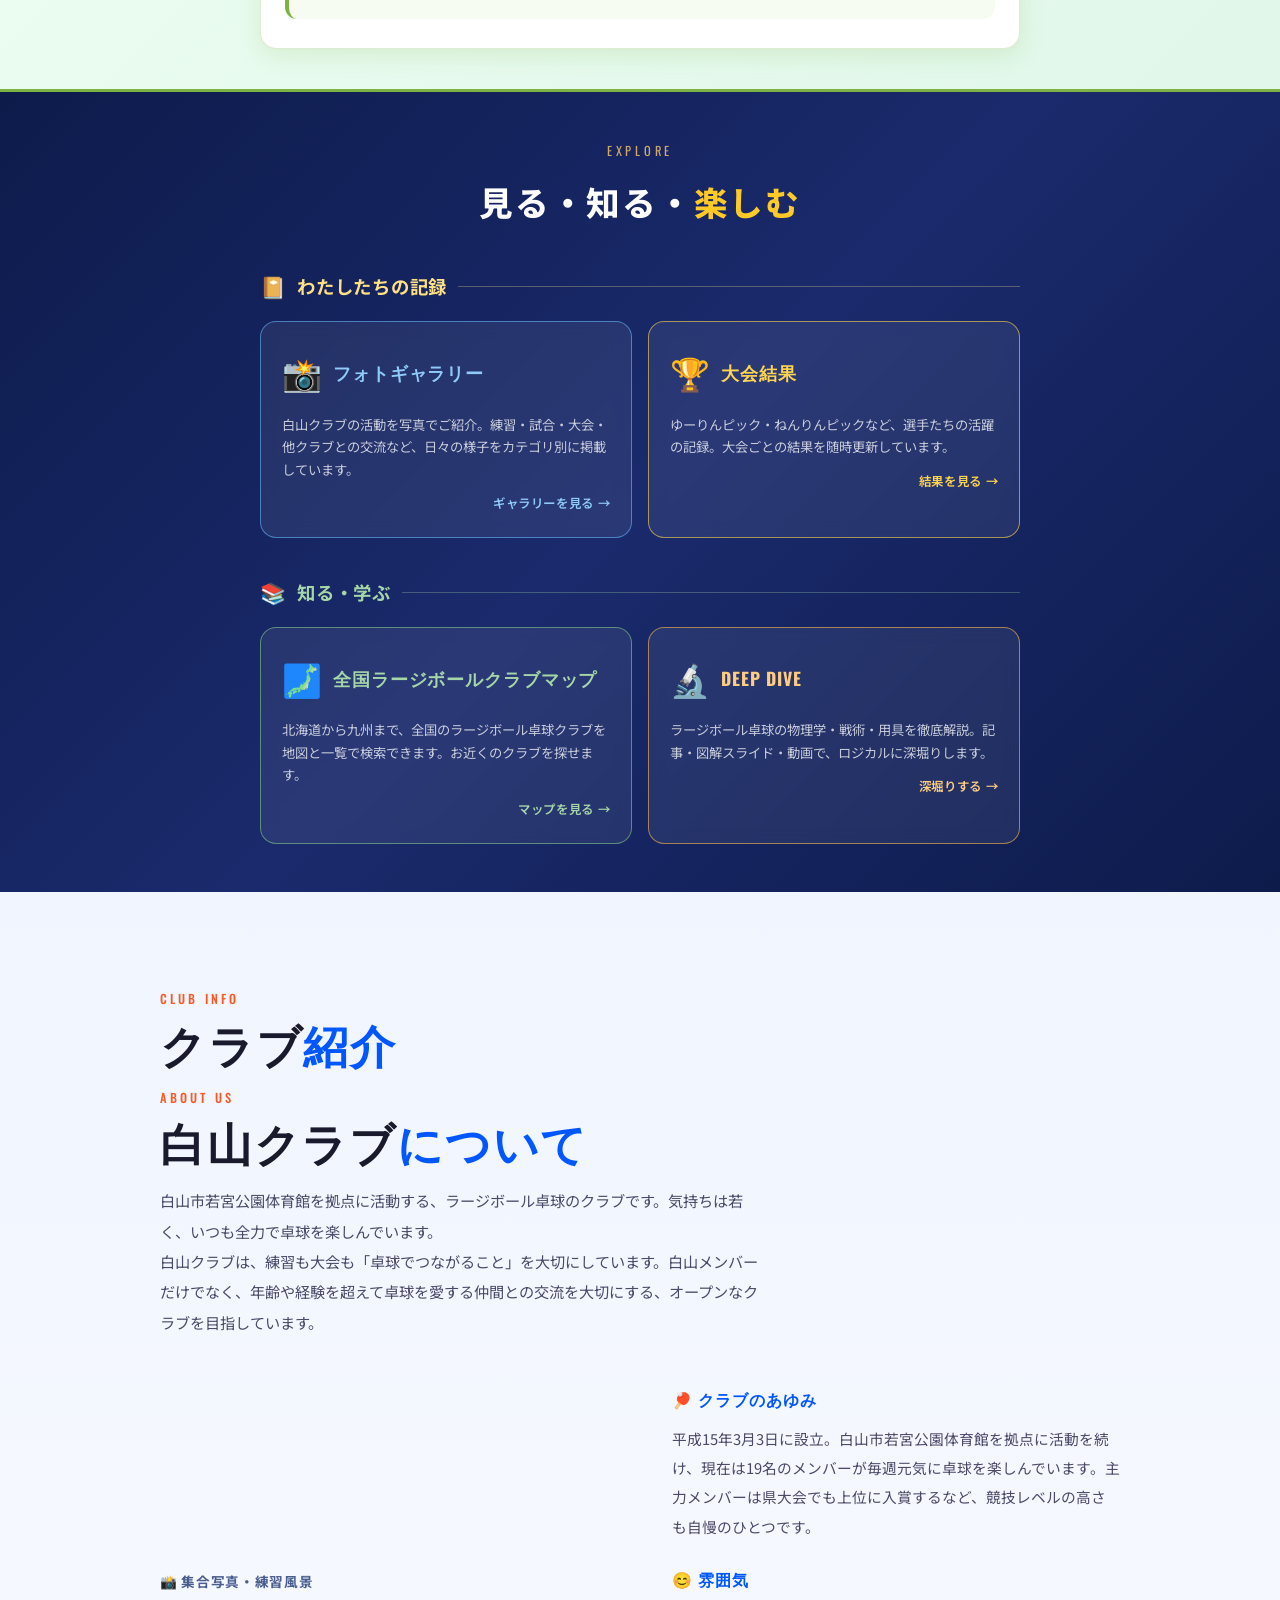
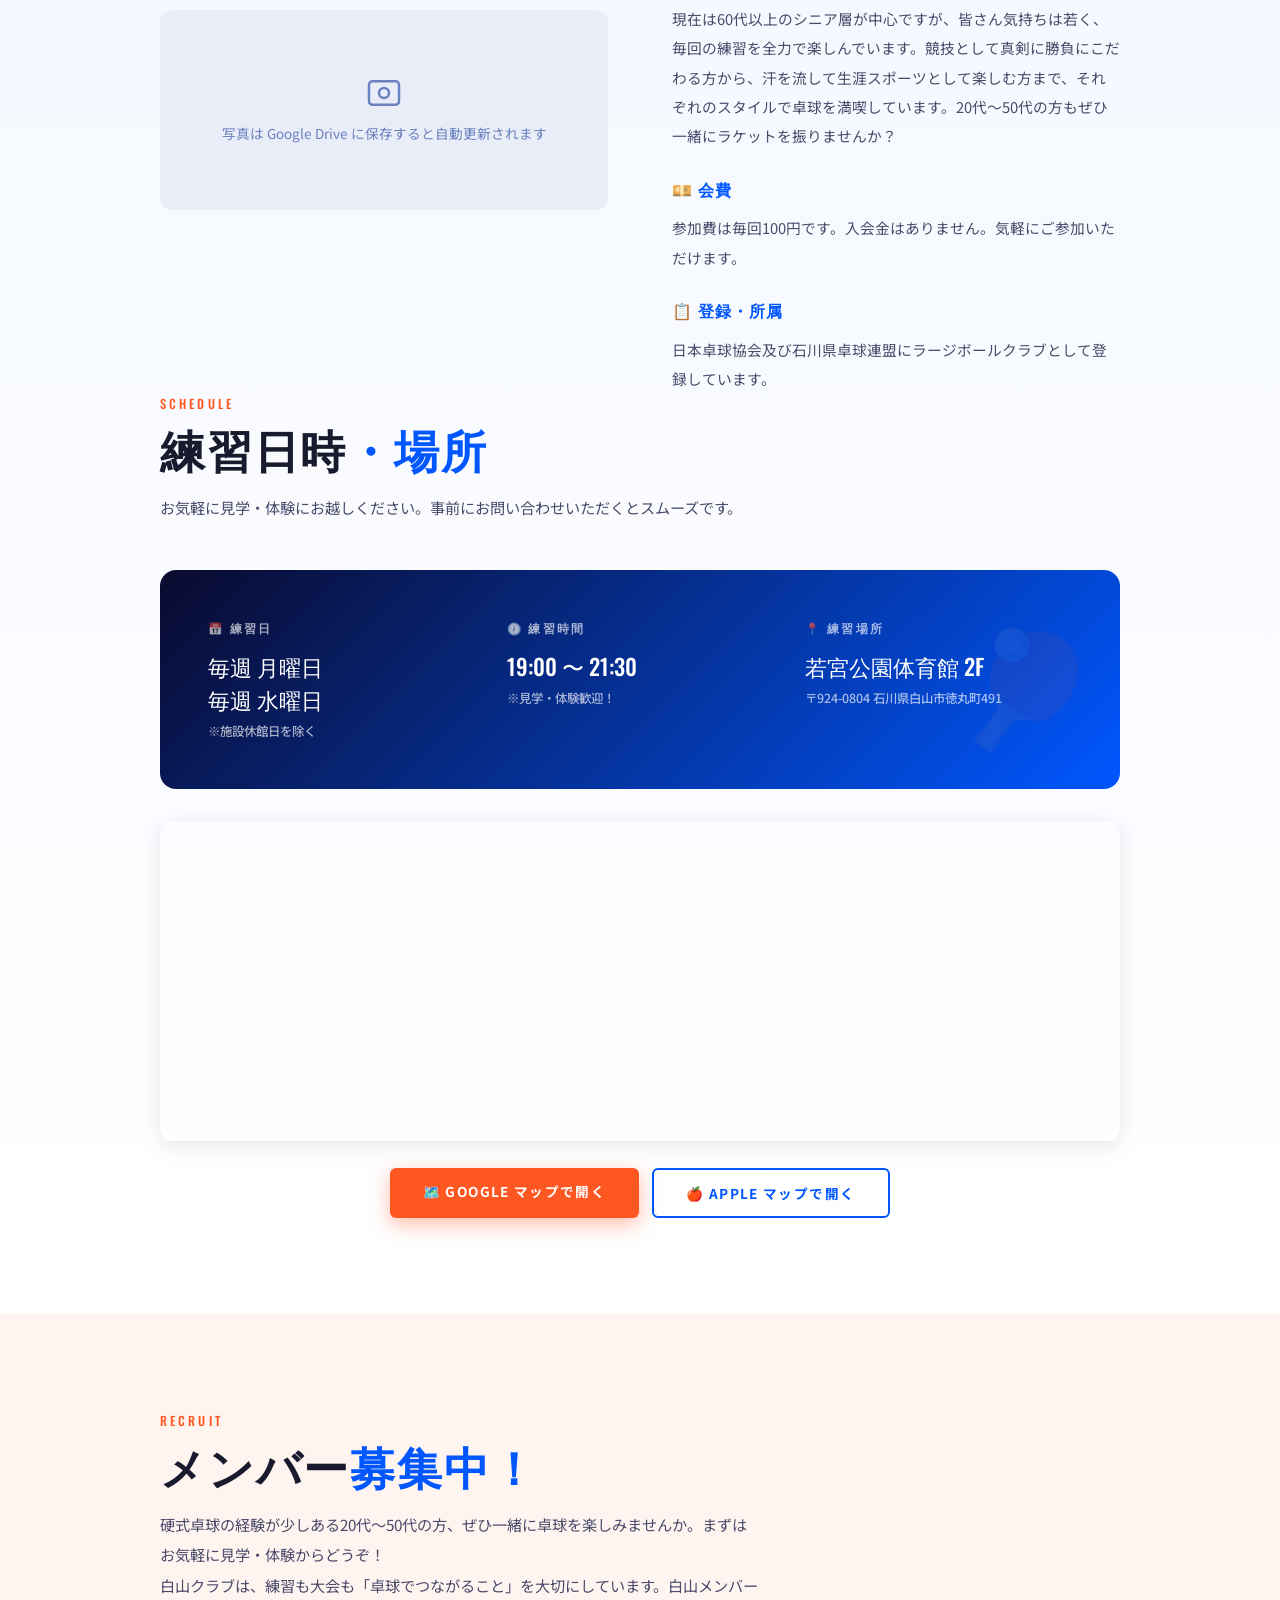
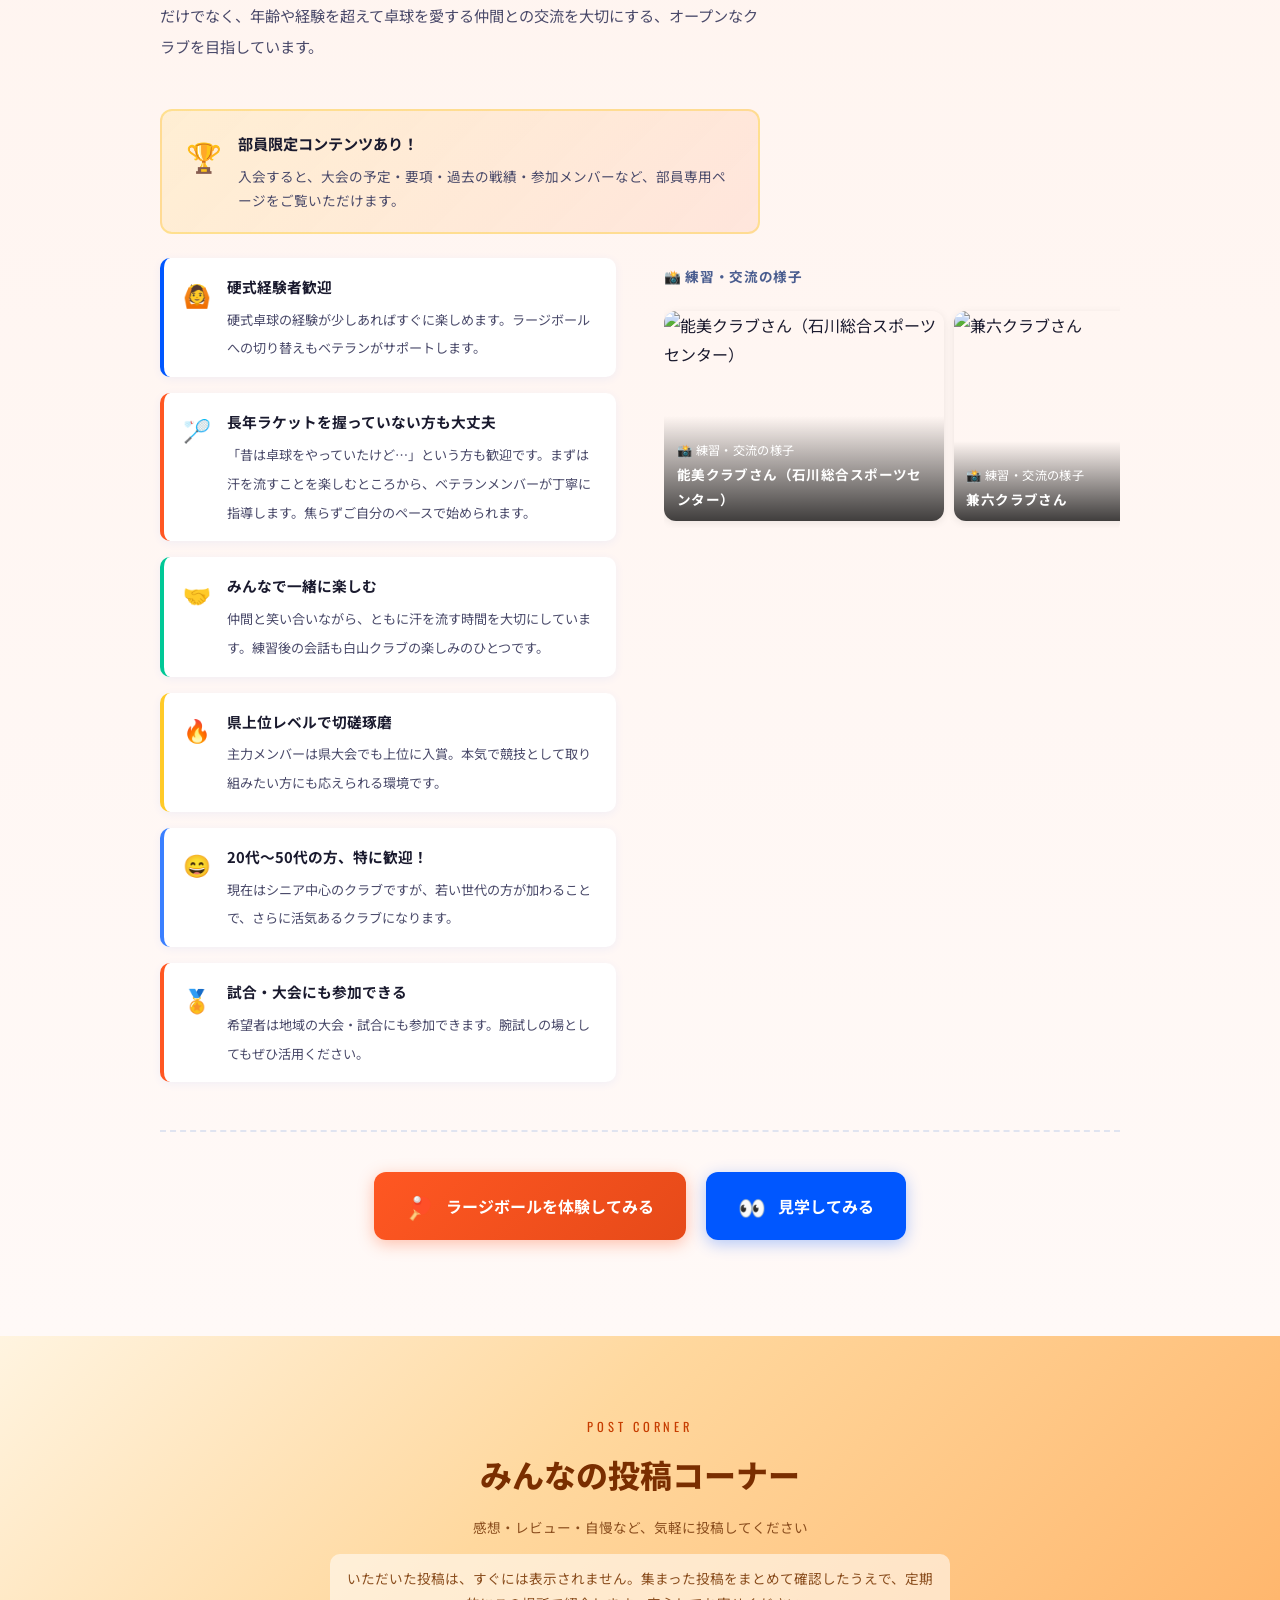
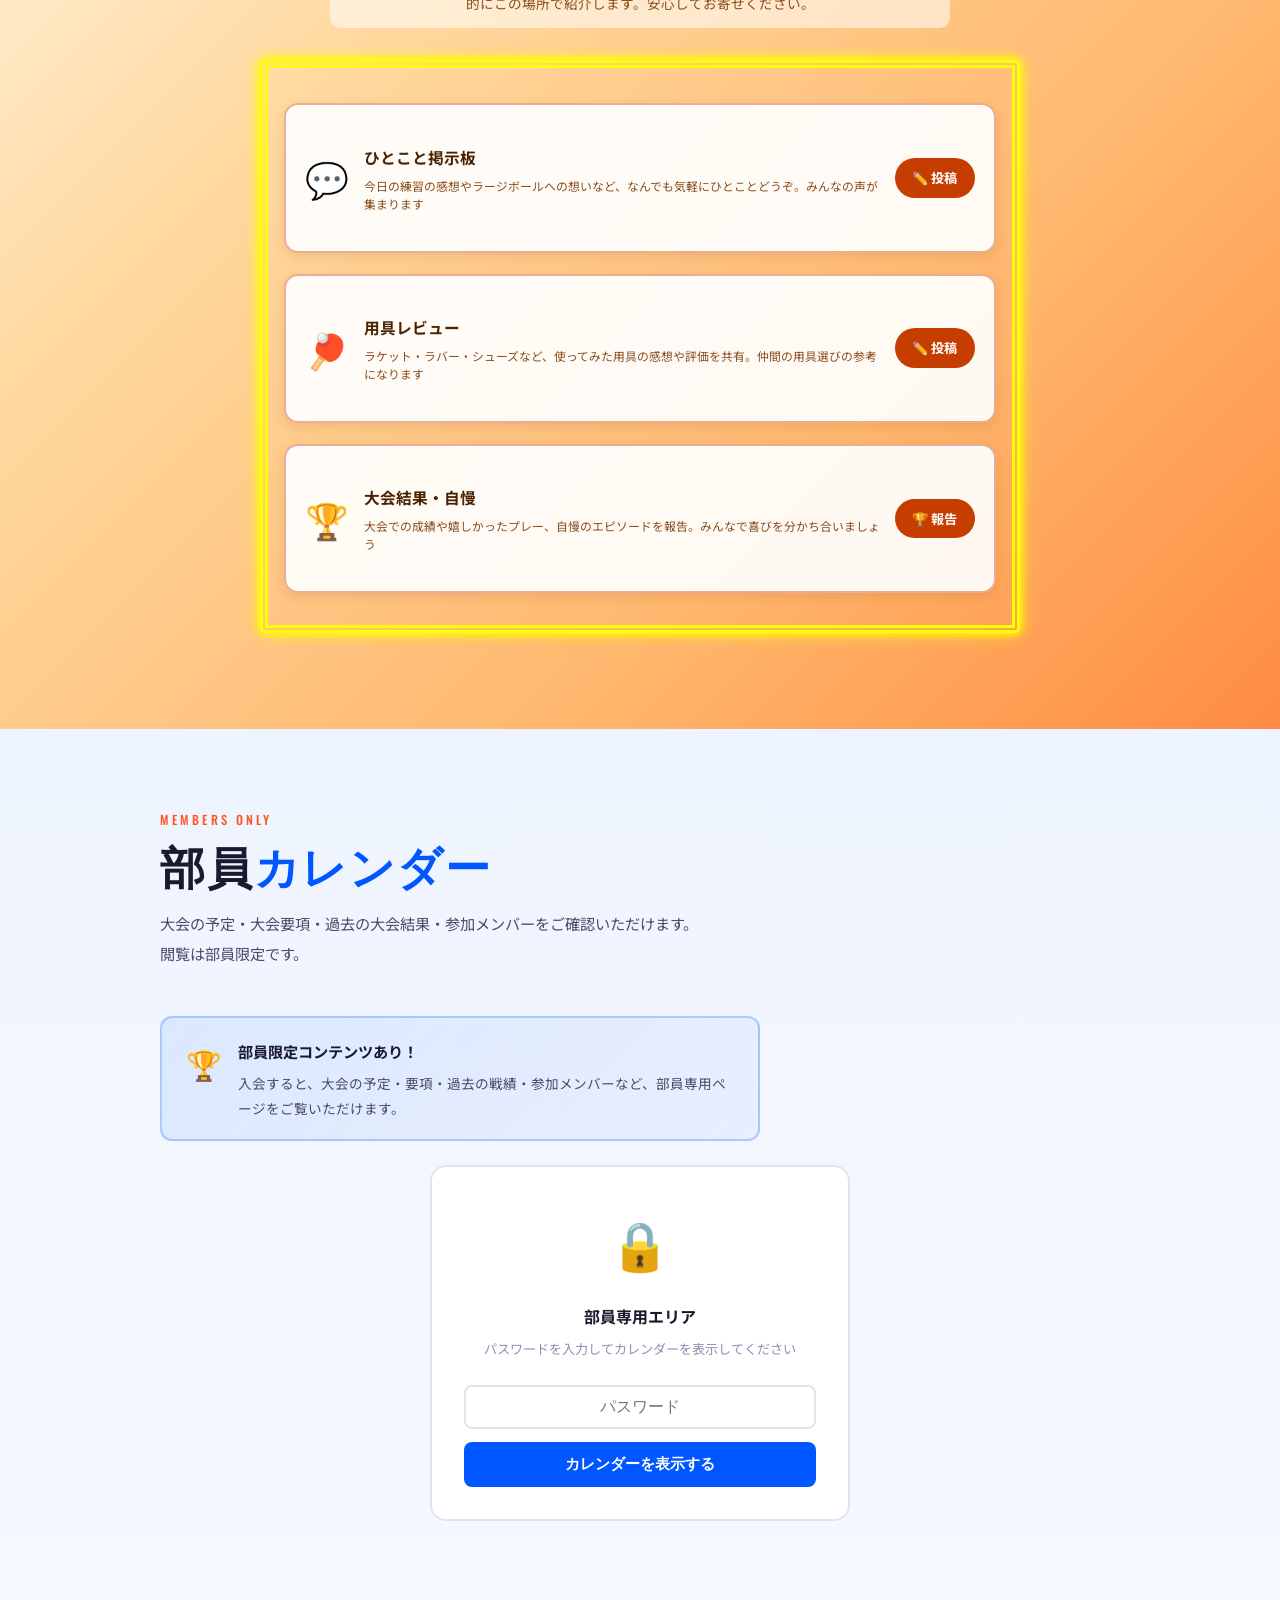
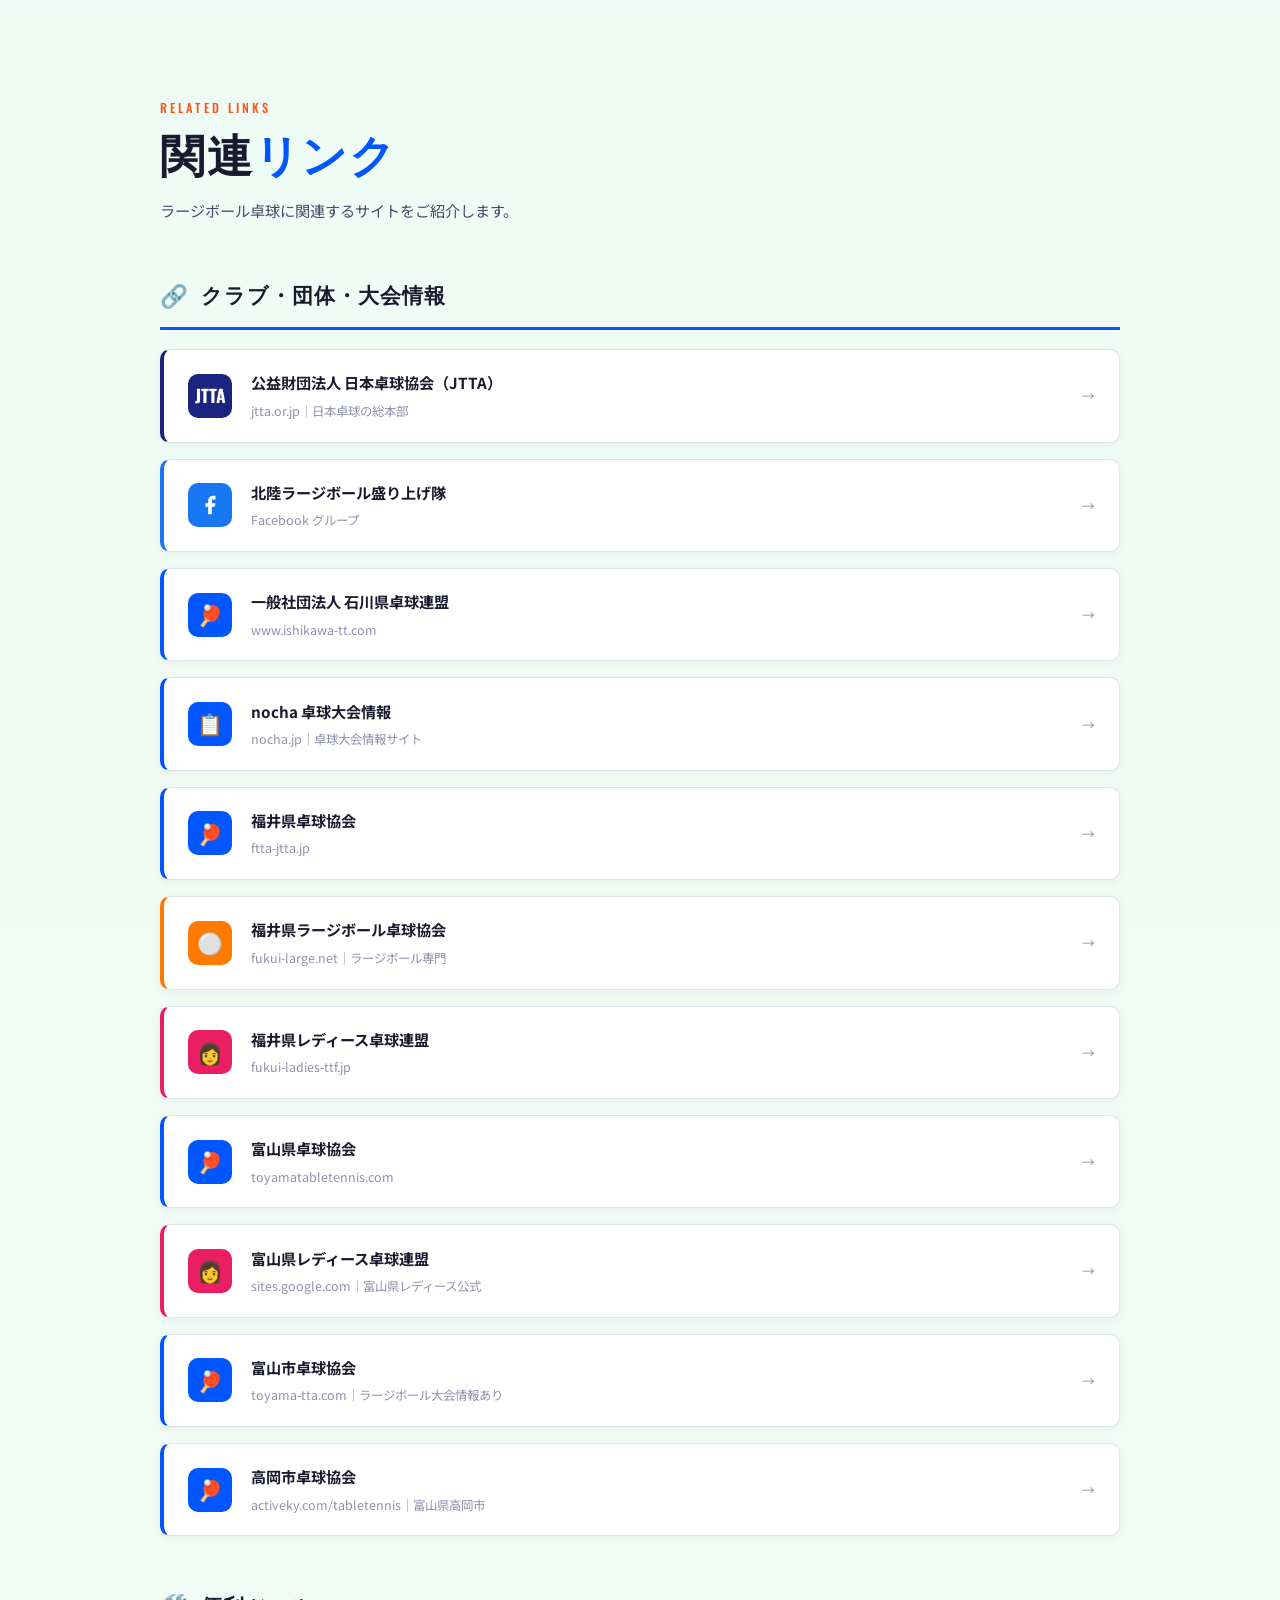
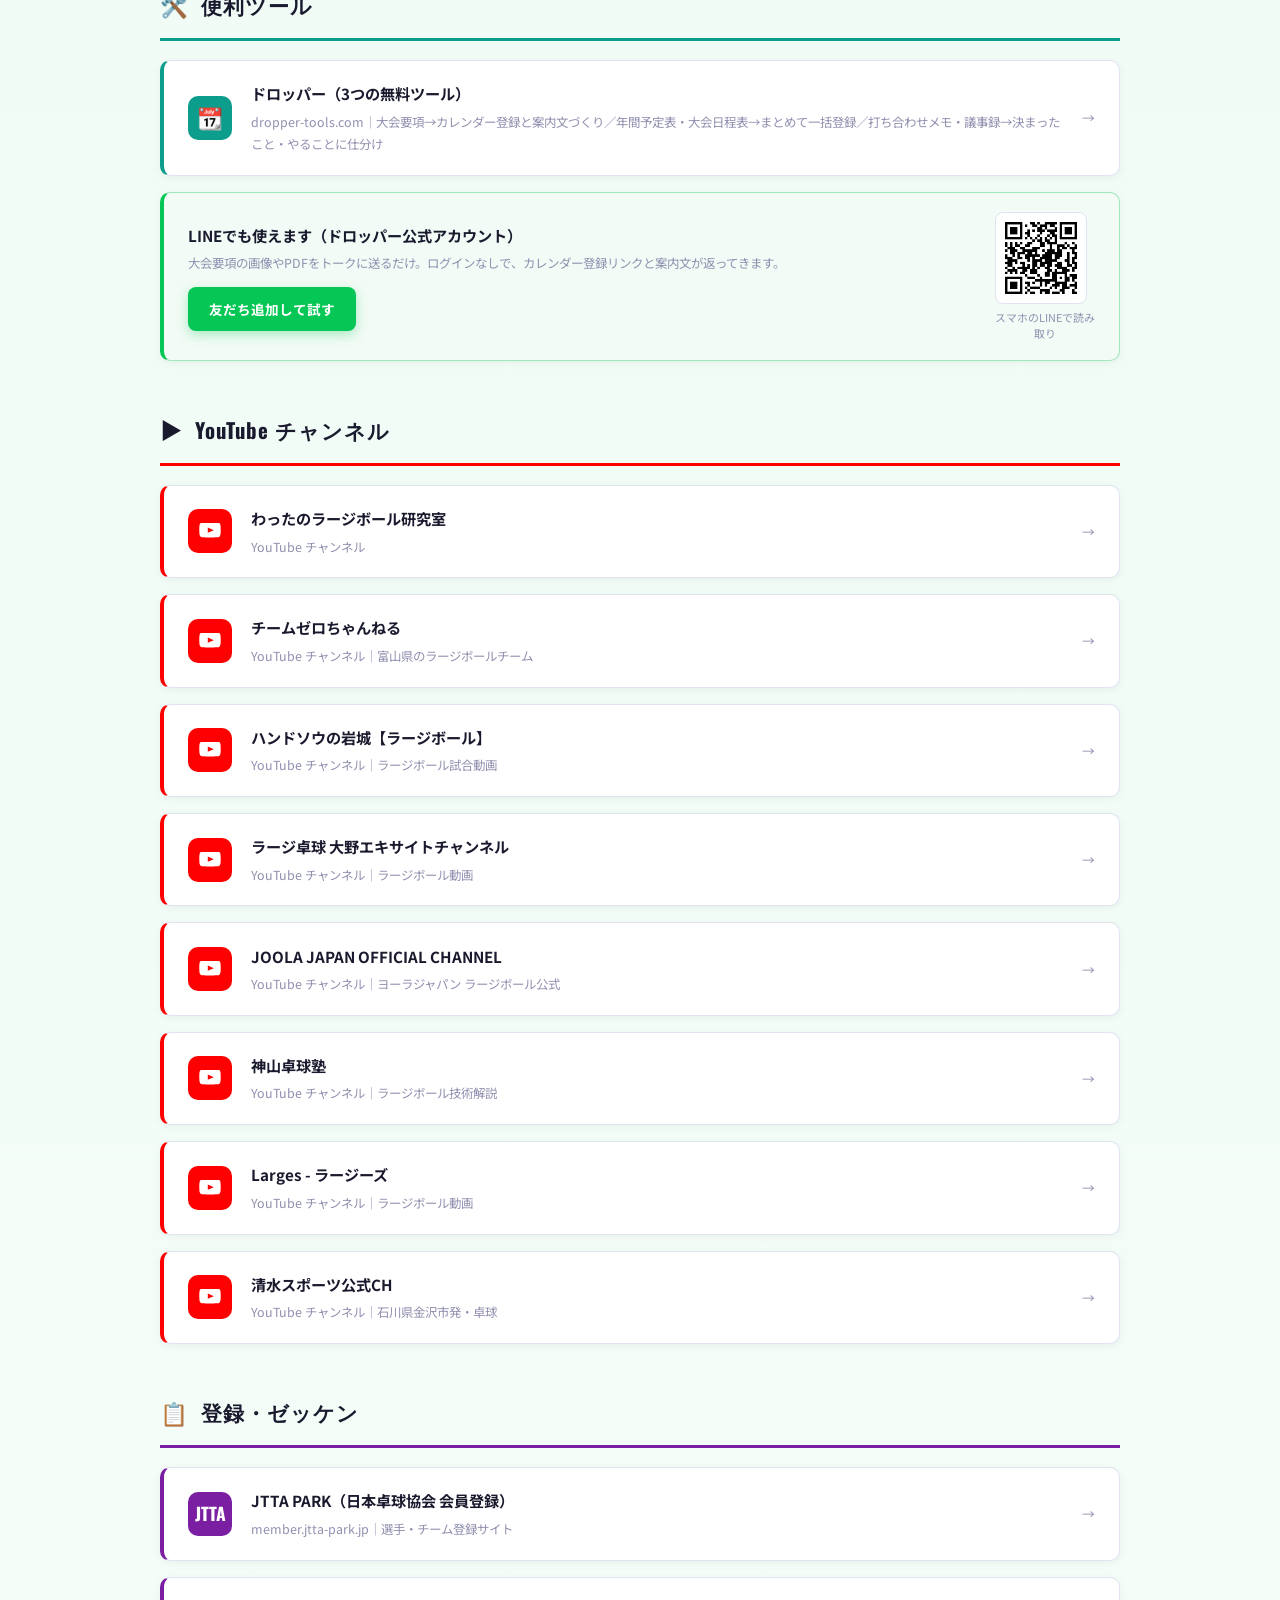
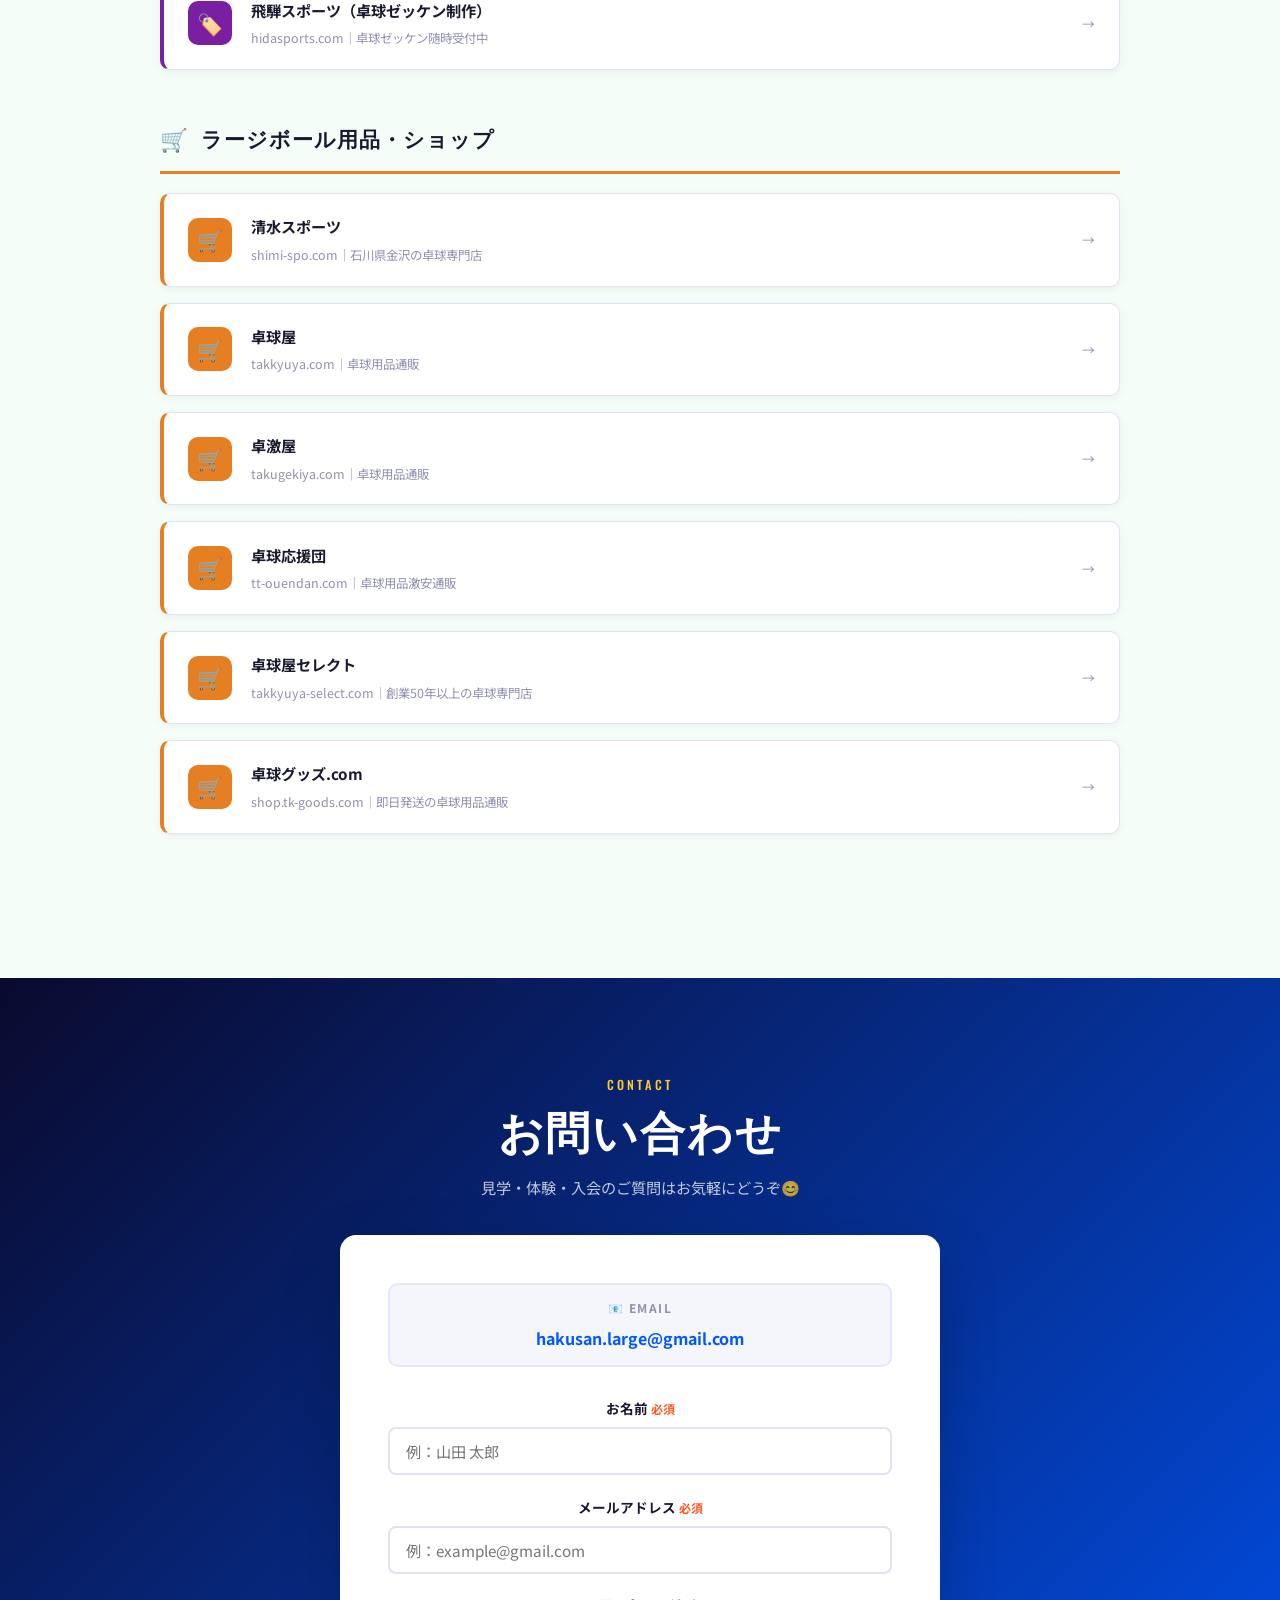
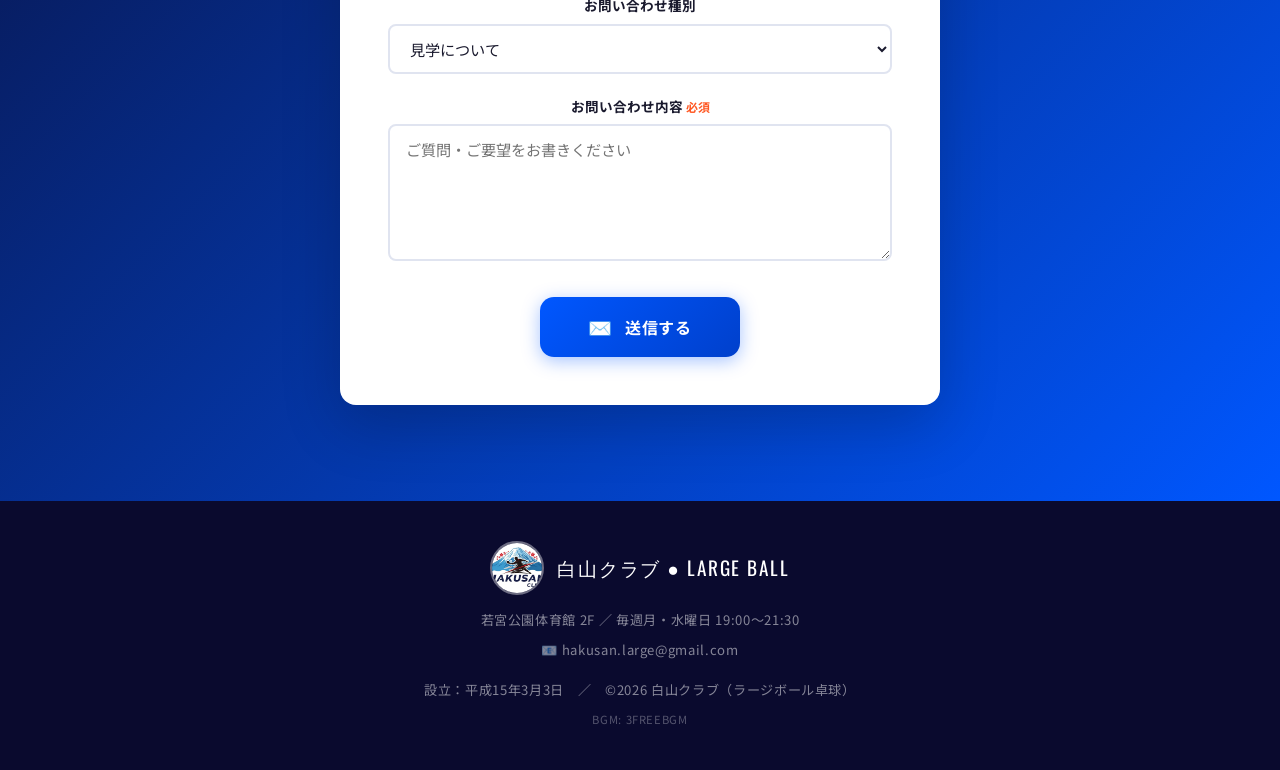
==== commit bb84bc37: "便利ツール欄に LINE公式アカウント「ドロッパー」の友だち追加を追加 ドロッパーのカードのすぐ下に置く。要項をトークに送るだけで読み取れるので、 ブラウザで開くより手数が少ない。カード自体は残す（こ" ====
--- a/index.html
+++ b/index.html
@@ -1030,6 +1030,22 @@
           <div><div style="font-weight:700;font-size:0.95rem;color:var(--text-dark);margin-bottom:0.2rem">ドロッパー（3つの無料ツール）</div><div style="font-size:0.78rem;color:var(--text-light)">dropper-tools.com｜大会要項→カレンダー登録と案内文づくり／年間予定表・大会日程表→まとめて一括登録／打ち合わせメモ・議事録→決まったこと・やることに仕分け</div></div>
           <div style="margin-left:auto;color:var(--text-light);font-size:0.8rem">→</div>
         </a>
+
+        <!-- LINE公式アカウント「ドロッパー」の友だち追加。
+             要項をトークに送るだけで読み取れるので、ブラウザで開くより手数が少ない。
+             URLはベーシックID @937eheeb から導出した標準形。QRも同じURLを符号化している
+             （差し替えるならリンクと line-qr.png の両方をそろえる）。 -->
+        <div style="display:flex;align-items:center;gap:1.2rem;background:#f2fbf5;border:1px solid rgba(6,199,85,0.35);border-left:4px solid #06C755;border-radius:10px;padding:1.2rem 1.5rem;box-shadow:0 2px 8px rgba(0,0,0,0.05)">
+          <div style="flex:1;min-width:0">
+            <div style="font-weight:700;font-size:0.95rem;color:var(--text-dark);margin-bottom:0.2rem">LINEでも使えます（ドロッパー公式アカウント）</div>
+            <div style="font-size:0.78rem;color:var(--text-light);line-height:1.7;margin-bottom:0.8rem">大会要項の画像やPDFをトークに送るだけ。ログインなしで、カレンダー登録リンクと案内文が返ってきます。</div>
+            <a href="https://line.me/R/ti/p/@937eheeb" target="_blank" rel="noopener" style="display:inline-block;background:#06C755;color:#fff;font-weight:700;font-size:0.85rem;text-decoration:none;padding:0.6rem 1.3rem;border-radius:8px;box-shadow:0 4px 12px rgba(6,199,85,0.3)">友だち追加して試す</a>
+          </div>
+          <div style="flex-shrink:0;text-align:center">
+            <img src="line-qr.png" width="92" height="92" alt="LINEで友だち追加するQRコード" style="display:block;border:1px solid var(--border);border-radius:8px;background:#fff;padding:4px">
+            <div style="font-size:0.68rem;color:var(--text-light);line-height:1.5;margin-top:0.3rem;max-width:100px">スマホのLINEで読み取り</div>
+          </div>
+        </div>
       </div>
     </div>
 
